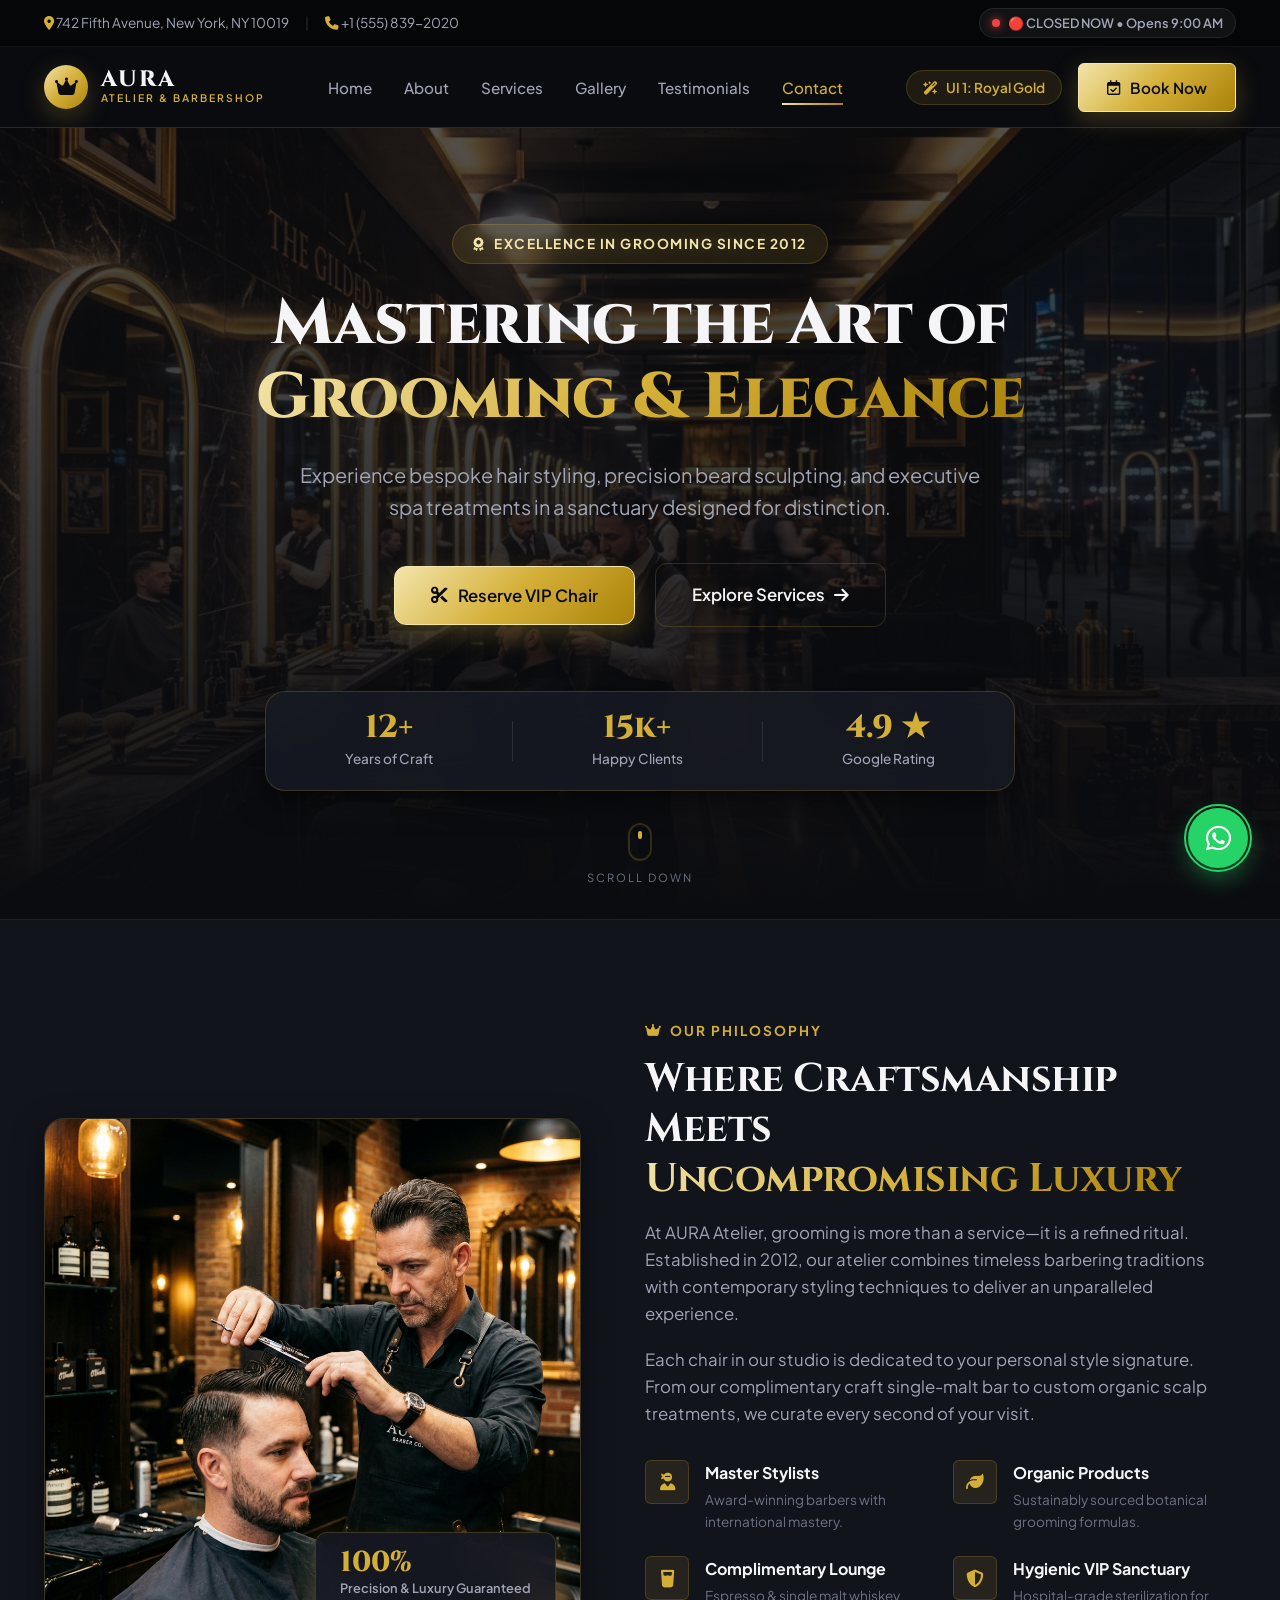
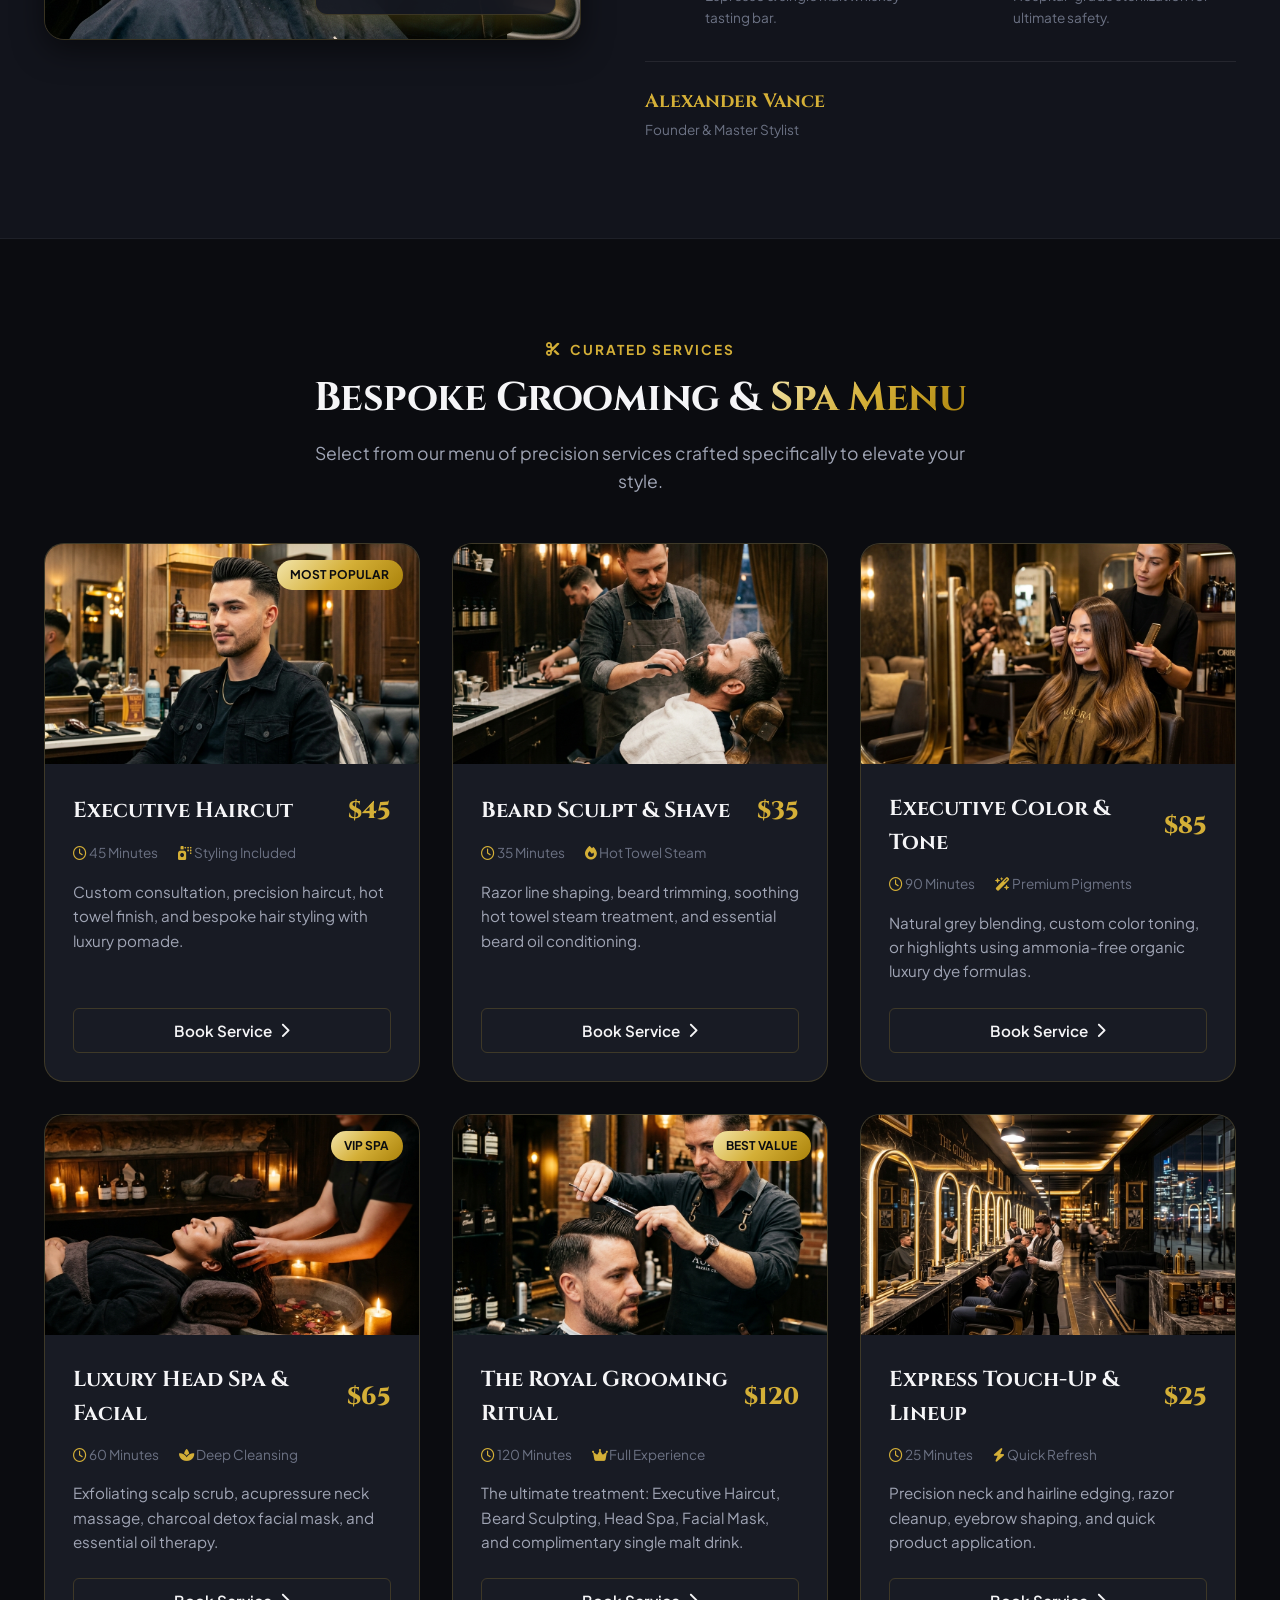
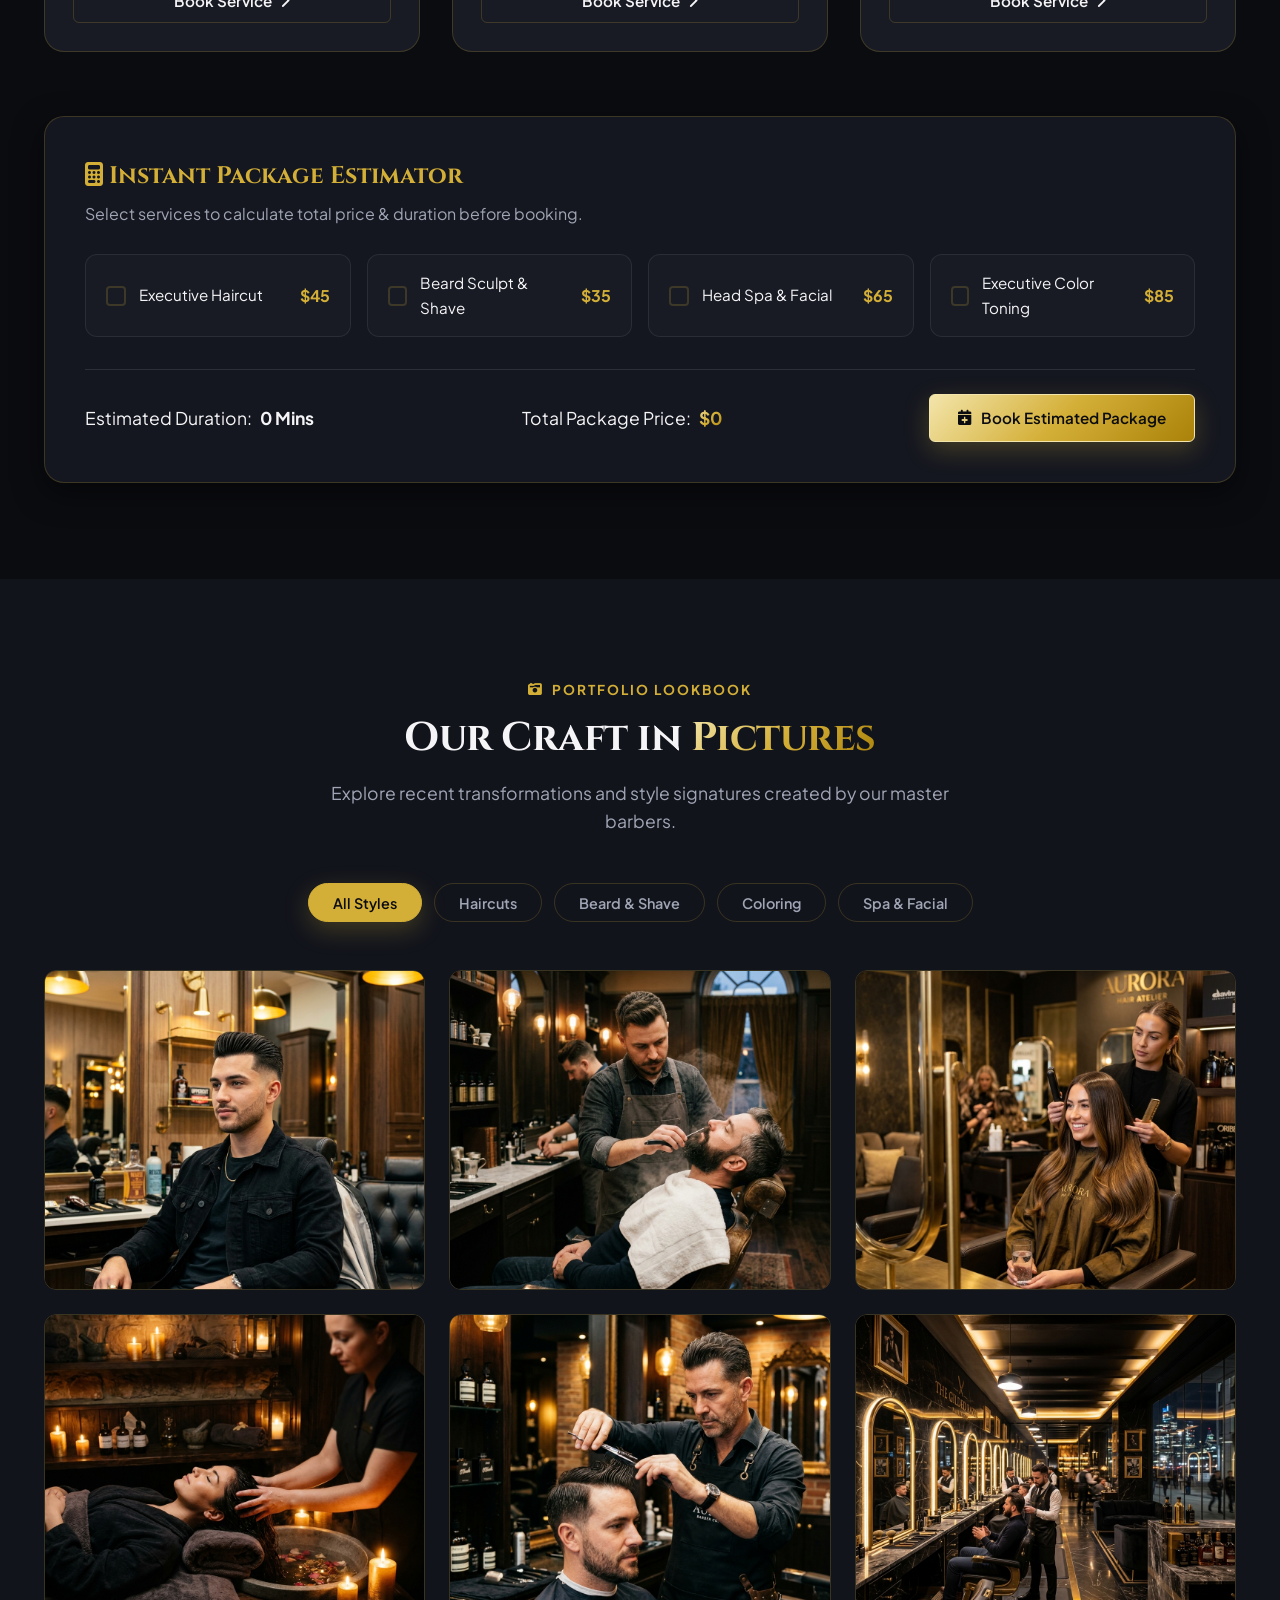
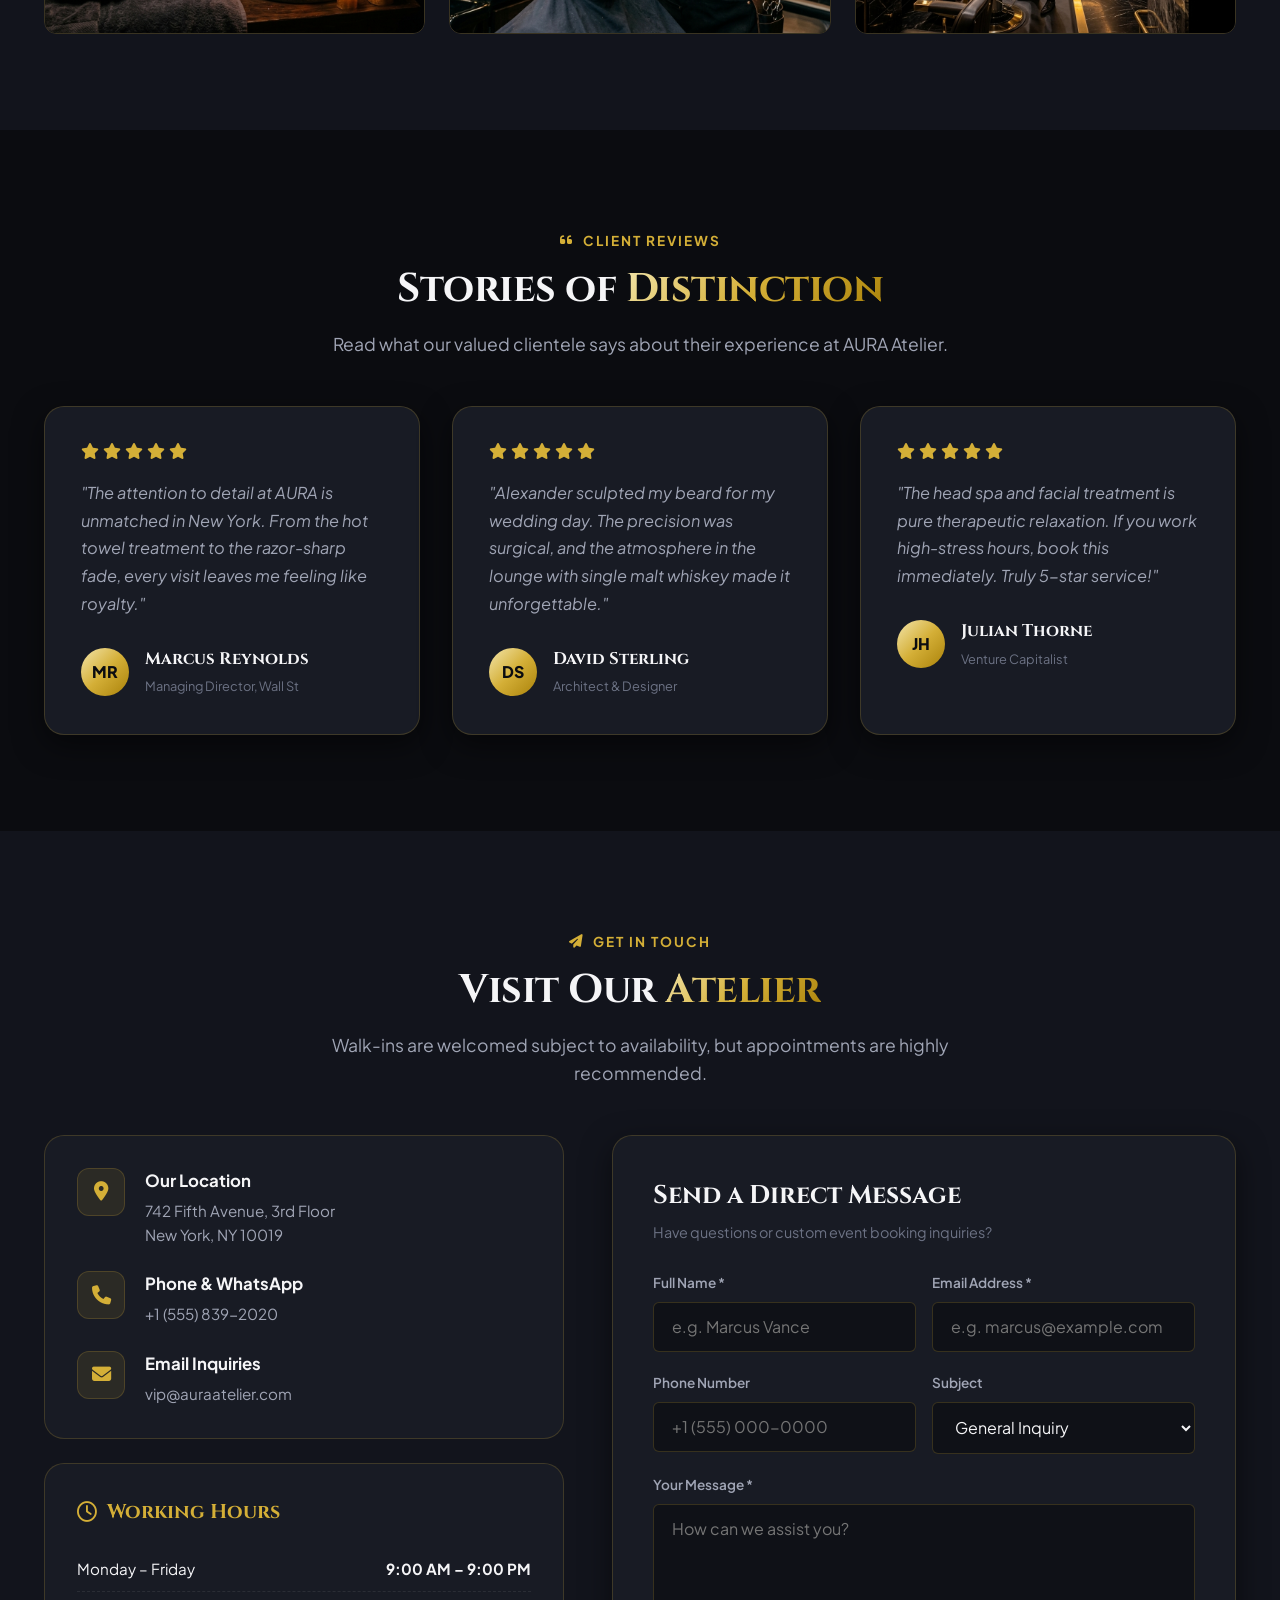
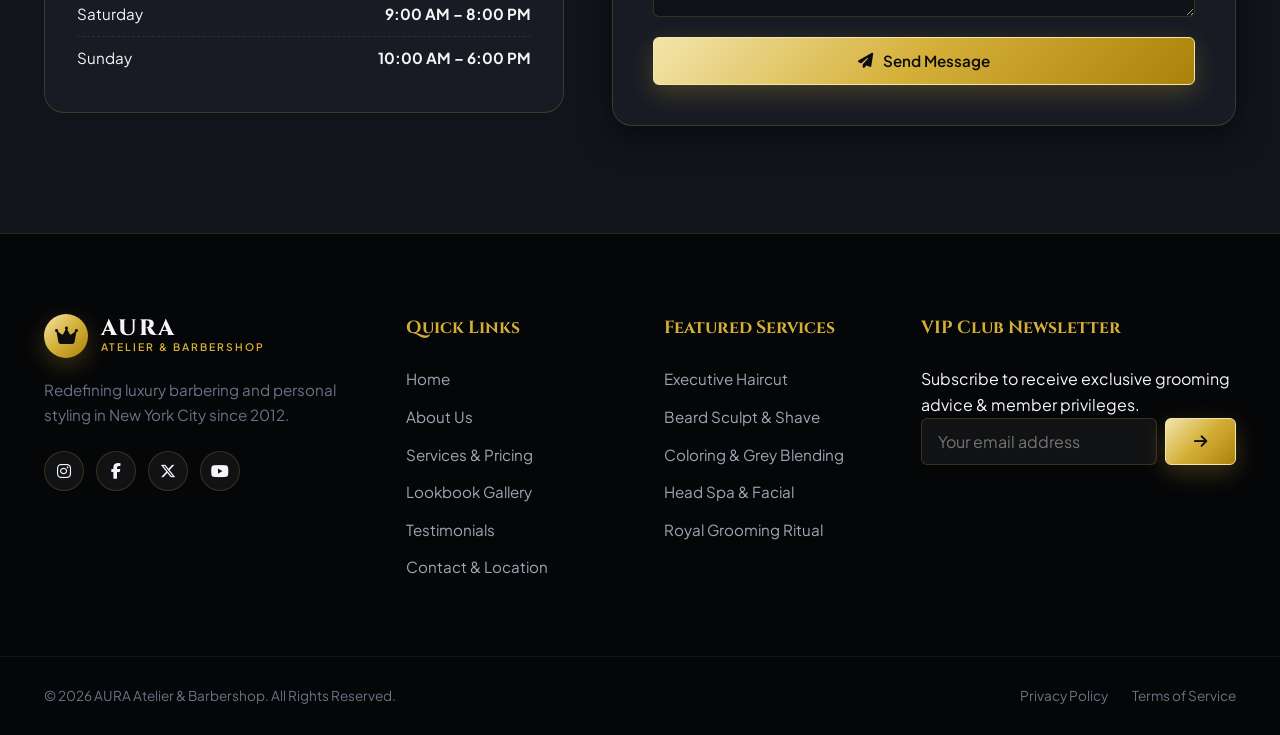
==== index.html @ 242c83e4 "Initial salon website demo" ====
<!DOCTYPE html>
<html lang="en" data-theme="gold">
<head>
  <meta charset="UTF-8">
  <meta name="viewport" content="width=device-width, initial-scale=1.0">
  <title>AURA Atelier & Barbershop | Luxury Grooming & Salon</title>
  <meta name="description" content="Experience world-class luxury grooming, precision haircuts, beard sculpting, and spa treatments at AURA Atelier. Book your VIP appointment today.">
  <meta name="keywords" content="barbershop, luxury salon, haircut, beard trim, hair color, spa, AURA Atelier, grooming">
  <meta name="theme-color" content="#0b0c10">

  <!-- Google Fonts -->
  <link rel="preconnect" href="https://fonts.googleapis.com">
  <link rel="preconnect" href="https://fonts.gstatic.com" crossorigin>
  <link href="https://fonts.googleapis.com/css2?family=Cinzel:wght@400;600;700;800&family=Outfit:wght@300;400;500;600;700&family=Plus+Jakarta+Sans:wght@300;400;500;600;700&display=swap" rel="stylesheet">

  <!-- Font Awesome Icons -->
  <link rel="stylesheet" href="https://cdnjs.cloudflare.com/ajax/libs/font-awesome/6.4.0/css/all.min.css">

  <!-- Stylesheet -->
  <link rel="stylesheet" href="css/styles.css">
</head>
<body>

  <!-- Top Announcement / Status Bar -->
  <div class="top-bar">
    <div class="container top-bar-container">
      <div class="top-bar-info">
        <span><i class="fa-solid fa-location-dot"></i> 742 Fifth Avenue, New York, NY 10019</span>
        <span class="divider">|</span>
        <span><i class="fa-solid fa-phone"></i> +1 (555) 839-2020</span>
      </div>
      <div class="top-bar-right">
        <div class="status-badge" id="shopStatusBadge">
          <span class="status-dot"></span>
          <span class="status-text">Checking Status...</span>
        </div>
      </div>
    </div>
  </div>

  <!-- Main Navigation Header -->
  <header class="navbar" id="navbar">
    <div class="container navbar-container">
      <!-- Brand Logo -->
      <a href="#home" class="brand-logo" id="brandLogo">
        <div class="logo-emblem"><i class="fa-solid fa-crown"></i></div>
        <div class="logo-text">
          <span class="brand-name">AURA</span>
          <span class="brand-sub">ATELIER & BARBERSHOP</span>
        </div>
      </a>

      <!-- Navigation Links -->
      <nav class="nav-menu" id="navMenu">
        <ul class="nav-list">
          <li class="nav-item"><a href="#home" class="nav-link active">Home</a></li>
          <li class="nav-item"><a href="#about" class="nav-link">About</a></li>
          <li class="nav-item"><a href="#services" class="nav-link">Services</a></li>
          <li class="nav-item"><a href="#gallery" class="nav-link">Gallery</a></li>
          <li class="nav-item"><a href="#testimonials" class="nav-link">Testimonials</a></li>
          <li class="nav-item"><a href="#contact" class="nav-link">Contact</a></li>
        </ul>
        <div class="mobile-nav-footer">
          <button class="btn btn-gold w-100 open-booking-modal">
            <i class="fa-regular fa-calendar-check"></i> Book Now
          </button>
        </div>
      </nav>

      <!-- Nav Actions (Theme Switcher & Book CTA) -->
      <div class="nav-actions">
        <!-- UI & Theme Toggle Button -->
        <button class="theme-toggle-btn" id="themeToggleBtn" title="Switch UI Style & Theme">
          <span class="theme-icon"><i class="fa-solid fa-wand-magic-sparkles"></i></span>
          <span class="theme-label" id="themeLabel">UI 1: Royal Gold</span>
        </button>

        <button class="btn btn-gold nav-cta open-booking-modal d-none-mobile">
          <i class="fa-regular fa-calendar-check"></i> Book Now
        </button>

        <!-- Mobile Hamburger Toggle -->
        <button class="hamburger-btn" id="hamburgerBtn" aria-label="Toggle Navigation Menu">
          <span class="bar"></span>
          <span class="bar"></span>
          <span class="bar"></span>
        </button>
      </div>
    </div>
  </header>

  <!-- Hero Section -->
  <section class="hero" id="home">
    <div class="hero-bg-overlay"></div>
    <div class="container hero-container">
      <div class="hero-content" data-aos="fade-up">
        <div class="hero-badge">
          <i class="fa-solid fa-award"></i> EXCELLENCE IN GROOMING SINCE 2012
        </div>
        <h1 class="hero-title">
          Mastering the Art of <br>
          <span class="gold-gradient-text" id="heroAccentText">Grooming & Elegance</span>
        </h1>
        <p class="hero-subtitle">
          Experience bespoke hair styling, precision beard sculpting, and executive spa treatments in a sanctuary designed for distinction.
        </p>
        <div class="hero-actions">
          <button class="btn btn-gold btn-lg open-booking-modal">
            <i class="fa-solid fa-scissors"></i> Reserve VIP Chair
          </button>
          <a href="#services" class="btn btn-outline btn-lg">
            Explore Services <i class="fa-solid fa-arrow-right"></i>
          </a>
        </div>
        
        <!-- Quick Stats Counters -->
        <div class="hero-stats">
          <div class="stat-card">
            <span class="stat-number" data-count="12">12+</span>
            <span class="stat-label">Years of Craft</span>
          </div>
          <div class="stat-divider"></div>
          <div class="stat-card">
            <span class="stat-number" data-count="15000">15k+</span>
            <span class="stat-label">Happy Clients</span>
          </div>
          <div class="stat-divider"></div>
          <div class="stat-card">
            <span class="stat-number">4.9 ★</span>
            <span class="stat-label">Google Rating</span>
          </div>
        </div>
      </div>
    </div>

    <!-- Scroll Indicator -->
    <a href="#about" class="scroll-down-indicator" aria-label="Scroll to About Section">
      <span class="mouse">
        <span class="wheel"></span>
      </span>
      <span class="scroll-text">SCROLL DOWN</span>
    </a>
  </section>

  <!-- About Section -->
  <section class="section about-section" id="about">
    <div class="container">
      <div class="about-grid">
        <!-- About Image Visual -->
        <div class="about-image-wrapper">
          <div class="image-frame">
            <img src="assets/images/about_barber.png" alt="Master Barber Craftsmanship" class="about-img">
            <div class="experience-badge">
              <span class="badge-num">100%</span>
              <span class="badge-txt">Precision & Luxury Guaranteed</span>
            </div>
          </div>
        </div>

        <!-- About Text Content -->
        <div class="about-content">
          <div class="section-tag">
            <i class="fa-solid fa-crown"></i> OUR PHILOSOPHY
          </div>
          <h2 class="section-title">
            Where Craftsmanship Meets <span class="accent-text">Uncompromising Luxury</span>
          </h2>
          <p class="about-desc">
            At AURA Atelier, grooming is more than a service—it is a refined ritual. Established in 2012, our atelier combines timeless barbering traditions with contemporary styling techniques to deliver an unparalleled experience.
          </p>
          <p class="about-desc">
            Each chair in our studio is dedicated to your personal style signature. From our complimentary craft single-malt bar to custom organic scalp treatments, we curate every second of your visit.
          </p>

          <!-- Feature Highlights Grid -->
          <div class="about-features-grid">
            <div class="feature-item">
              <div class="feature-icon"><i class="fa-solid fa-user-ninja"></i></div>
              <div class="feature-text">
                <h4>Master Stylists</h4>
                <p>Award-winning barbers with international mastery.</p>
              </div>
            </div>
            <div class="feature-item">
              <div class="feature-icon"><i class="fa-solid fa-leaf"></i></div>
              <div class="feature-text">
                <h4>Organic Products</h4>
                <p>Sustainably sourced botanical grooming formulas.</p>
              </div>
            </div>
            <div class="feature-item">
              <div class="feature-icon"><i class="fa-solid fa-glass-water"></i></div>
              <div class="feature-text">
                <h4>Complimentary Lounge</h4>
                <p>Espresso & single malt whiskey tasting bar.</p>
              </div>
            </div>
            <div class="feature-item">
              <div class="feature-icon"><i class="fa-solid fa-shield-halved"></i></div>
              <div class="feature-text">
                <h4>Hygienic VIP Sanctuary</h4>
                <p>Hospital-grade sterilization for ultimate safety.</p>
              </div>
            </div>
          </div>

          <!-- Founder Signoff -->
          <div class="about-author">
            <div class="author-info">
              <h4 class="author-name">Alexander Vance</h4>
              <span class="author-title">Founder & Master Stylist</span>
            </div>
          </div>
        </div>
      </div>
    </div>
  </section>

  <!-- Services & Pricing Section -->
  <section class="section services-section" id="services">
    <div class="container">
      <div class="section-header text-center">
        <div class="section-tag">
          <i class="fa-solid fa-scissors"></i> CURATED SERVICES
        </div>
        <h2 class="section-title">
          Bespoke Grooming & <span class="accent-text">Spa Menu</span>
        </h2>
        <p class="section-subtitle">
          Select from our menu of precision services crafted specifically to elevate your style.
        </p>
      </div>

      <!-- Services Cards Grid -->
      <div class="services-grid">
        <!-- Service Card 1 -->
        <div class="service-card">
          <div class="service-img-wrapper">
            <img src="assets/images/service_haircut.png" alt="Executive Haircut & Styling">
            <span class="service-badge">Most Popular</span>
          </div>
          <div class="service-content">
            <div class="service-header">
              <h3 class="service-title">Executive Haircut</h3>
              <span class="service-price">$45</span>
            </div>
            <div class="service-meta">
              <span><i class="fa-regular fa-clock"></i> 45 Minutes</span>
              <span><i class="fa-solid fa-spray-can"></i> Styling Included</span>
            </div>
            <p class="service-desc">
              Custom consultation, precision haircut, hot towel finish, and bespoke hair styling with luxury pomade.
            </p>
            <div class="service-footer">
              <button class="btn btn-service-book open-booking-modal" data-service="Executive Haircut ($45)">
                Book Service <i class="fa-solid fa-chevron-right"></i>
              </button>
            </div>
          </div>
        </div>

        <!-- Service Card 2 -->
        <div class="service-card">
          <div class="service-img-wrapper">
            <img src="assets/images/service_beard.png" alt="Beard Sculpting & Hot Towel Shave">
          </div>
          <div class="service-content">
            <div class="service-header">
              <h3 class="service-title">Beard Sculpt & Shave</h3>
              <span class="service-price">$35</span>
            </div>
            <div class="service-meta">
              <span><i class="fa-regular fa-clock"></i> 35 Minutes</span>
              <span><i class="fa-solid fa-fire"></i> Hot Towel Steam</span>
            </div>
            <p class="service-desc">
              Razor line shaping, beard trimming, soothing hot towel steam treatment, and essential beard oil conditioning.
            </p>
            <div class="service-footer">
              <button class="btn btn-service-book open-booking-modal" data-service="Beard Sculpt & Shave ($35)">
                Book Service <i class="fa-solid fa-chevron-right"></i>
              </button>
            </div>
          </div>
        </div>

        <!-- Service Card 3 -->
        <div class="service-card">
          <div class="service-img-wrapper">
            <img src="assets/images/service_color.png" alt="Signature Hair Coloring & Balayage">
          </div>
          <div class="service-content">
            <div class="service-header">
              <h3 class="service-title">Executive Color & Tone</h3>
              <span class="service-price">$85</span>
            </div>
            <div class="service-meta">
              <span><i class="fa-regular fa-clock"></i> 90 Minutes</span>
              <span><i class="fa-solid fa-wand-magic-sparkles"></i> Premium Pigments</span>
            </div>
            <p class="service-desc">
              Natural grey blending, custom color toning, or highlights using ammonia-free organic luxury dye formulas.
            </p>
            <div class="service-footer">
              <button class="btn btn-service-book open-booking-modal" data-service="Executive Color & Tone ($85)">
                Book Service <i class="fa-solid fa-chevron-right"></i>
              </button>
            </div>
          </div>
        </div>

        <!-- Service Card 4 -->
        <div class="service-card">
          <div class="service-img-wrapper">
            <img src="assets/images/service_spa.png" alt="Luxury Scalp Spa & Facial">
            <span class="service-badge gold-badge">VIP Spa</span>
          </div>
          <div class="service-content">
            <div class="service-header">
              <h3 class="service-title">Luxury Head Spa & Facial</h3>
              <span class="service-price">$65</span>
            </div>
            <div class="service-meta">
              <span><i class="fa-regular fa-clock"></i> 60 Minutes</span>
              <span><i class="fa-solid fa-spa"></i> Deep Cleansing</span>
            </div>
            <p class="service-desc">
              Exfoliating scalp scrub, acupressure neck massage, charcoal detox facial mask, and essential oil therapy.
            </p>
            <div class="service-footer">
              <button class="btn btn-service-book open-booking-modal" data-service="Luxury Head Spa & Facial ($65)">
                Book Service <i class="fa-solid fa-chevron-right"></i>
              </button>
            </div>
          </div>
        </div>

        <!-- Service Card 5 -->
        <div class="service-card">
          <div class="service-img-wrapper">
            <img src="assets/images/about_barber.png" alt="Royal Package">
            <span class="service-badge package-badge">Best Value</span>
          </div>
          <div class="service-content">
            <div class="service-header">
              <h3 class="service-title">The Royal Grooming Ritual</h3>
              <span class="service-price">$120</span>
            </div>
            <div class="service-meta">
              <span><i class="fa-regular fa-clock"></i> 120 Minutes</span>
              <span><i class="fa-solid fa-crown"></i> Full Experience</span>
            </div>
            <p class="service-desc">
              The ultimate treatment: Executive Haircut, Beard Sculpting, Head Spa, Facial Mask, and complimentary single malt drink.
            </p>
            <div class="service-footer">
              <button class="btn btn-service-book open-booking-modal" data-service="The Royal Grooming Ritual ($120)">
                Book Service <i class="fa-solid fa-chevron-right"></i>
              </button>
            </div>
          </div>
        </div>

        <!-- Service Card 6 -->
        <div class="service-card">
          <div class="service-img-wrapper">
            <img src="assets/images/hero_bg.png" alt="Express Styling & Grooming">
          </div>
          <div class="service-content">
            <div class="service-header">
              <h3 class="service-title">Express Touch-Up & Lineup</h3>
              <span class="service-price">$25</span>
            </div>
            <div class="service-meta">
              <span><i class="fa-regular fa-clock"></i> 25 Minutes</span>
              <span><i class="fa-solid fa-bolt"></i> Quick Refresh</span>
            </div>
            <p class="service-desc">
              Precision neck and hairline edging, razor cleanup, eyebrow shaping, and quick product application.
            </p>
            <div class="service-footer">
              <button class="btn btn-service-book open-booking-modal" data-service="Express Touch-Up & Lineup ($25)">
                Book Service <i class="fa-solid fa-chevron-right"></i>
              </button>
            </div>
          </div>
        </div>
      </div>

      <!-- Quick Customization / Service Total Estimator Widget -->
      <div class="estimator-box">
        <div class="estimator-header">
          <h3><i class="fa-solid fa-calculator"></i> Instant Package Estimator</h3>
          <p>Select services to calculate total price & duration before booking.</p>
        </div>
        <div class="estimator-grid">
          <label class="estimator-item">
            <input type="checkbox" class="estimator-checkbox" data-price="45" data-time="45" data-name="Haircut">
            <span class="custom-check"></span>
            <span class="est-name">Executive Haircut</span>
            <span class="est-price">$45</span>
          </label>
          <label class="estimator-item">
            <input type="checkbox" class="estimator-checkbox" data-price="35" data-time="35" data-name="Beard Sculpt">
            <span class="custom-check"></span>
            <span class="est-name">Beard Sculpt & Shave</span>
            <span class="est-price">$35</span>
          </label>
          <label class="estimator-item">
            <input type="checkbox" class="estimator-checkbox" data-price="65" data-time="60" data-name="Head Spa">
            <span class="custom-check"></span>
            <span class="est-name">Head Spa & Facial</span>
            <span class="est-price">$65</span>
          </label>
          <label class="estimator-item">
            <input type="checkbox" class="estimator-checkbox" data-price="85" data-time="90" data-name="Color Toning">
            <span class="custom-check"></span>
            <span class="est-name">Executive Color Toning</span>
            <span class="est-price">$85</span>
          </label>
        </div>
        <div class="estimator-summary">
          <div class="est-summary-item">
            <span>Estimated Duration:</span>
            <strong id="estTime">0 Mins</strong>
          </div>
          <div class="est-summary-item">
            <span>Total Package Price:</span>
            <strong class="accent-text" id="estPrice">$0</strong>
          </div>
          <button class="btn btn-gold" id="estBookBtn" disabled>
            <i class="fa-solid fa-calendar-plus"></i> Book Estimated Package
          </button>
        </div>
      </div>
    </div>
  </section>

  <!-- Filterable Gallery Section -->
  <section class="section gallery-section" id="gallery">
    <div class="container">
      <div class="section-header text-center">
        <div class="section-tag">
          <i class="fa-solid fa-camera-retro"></i> PORTFOLIO LOOKBOOK
        </div>
        <h2 class="section-title">
          Our Craft in <span class="accent-text">Pictures</span>
        </h2>
        <p class="section-subtitle">
          Explore recent transformations and style signatures created by our master barbers.
        </p>
      </div>

      <!-- Gallery Category Filter Tabs -->
      <div class="gallery-filter-wrapper">
        <button class="gallery-filter-btn active" data-filter="all">All Styles</button>
        <button class="gallery-filter-btn" data-filter="haircut">Haircuts</button>
        <button class="gallery-filter-btn" data-filter="beard">Beard & Shave</button>
        <button class="gallery-filter-btn" data-filter="color">Coloring</button>
        <button class="gallery-filter-btn" data-filter="spa">Spa & Facial</button>
      </div>

      <!-- Gallery Grid (6 Images) -->
      <div class="gallery-grid">
        <div class="gallery-item" data-category="haircut">
          <div class="gallery-card">
            <img src="assets/images/service_haircut.png" alt="Precision Drop Fade" class="gallery-img">
            <div class="gallery-overlay">
              <span class="gallery-category">HAIRCUT</span>
              <h4 class="gallery-title">Precision Drop Fade</h4>
              <button class="gallery-zoom-btn" data-src="assets/images/service_haircut.png" data-caption="Precision Drop Fade Haircut"><i class="fa-solid fa-expand"></i></button>
            </div>
          </div>
        </div>

        <div class="gallery-item" data-category="beard">
          <div class="gallery-card">
            <img src="assets/images/service_beard.png" alt="Hot Towel Beard Treatment" class="gallery-img">
            <div class="gallery-overlay">
              <span class="gallery-category">BEARD & SHAVE</span>
              <h4 class="gallery-title">Hot Towel Razor Beard Sculpt</h4>
              <button class="gallery-zoom-btn" data-src="assets/images/service_beard.png" data-caption="Hot Towel Razor Beard Sculpt"><i class="fa-solid fa-expand"></i></button>
            </div>
          </div>
        </div>

        <div class="gallery-item" data-category="color">
          <div class="gallery-card">
            <img src="assets/images/service_color.png" alt="Silver Grey Tone Balayage" class="gallery-img">
            <div class="gallery-overlay">
              <span class="gallery-category">COLORING</span>
              <h4 class="gallery-title">Grey Tone Balayage Styling</h4>
              <button class="gallery-zoom-btn" data-src="assets/images/service_color.png" data-caption="Grey Tone Balayage Styling"><i class="fa-solid fa-expand"></i></button>
            </div>
          </div>
        </div>

        <div class="gallery-item" data-category="spa">
          <div class="gallery-card">
            <img src="assets/images/service_spa.png" alt="Acupressure Scalp Therapy" class="gallery-img">
            <div class="gallery-overlay">
              <span class="gallery-category">SPA & FACIAL</span>
              <h4 class="gallery-title">Acupressure Scalp Therapy</h4>
              <button class="gallery-zoom-btn" data-src="assets/images/service_spa.png" data-caption="Acupressure Scalp Therapy"><i class="fa-solid fa-expand"></i></button>
            </div>
          </div>
        </div>

        <div class="gallery-item" data-category="haircut">
          <div class="gallery-card">
            <img src="assets/images/about_barber.png" alt="Classic Pompadour Contour" class="gallery-img">
            <div class="gallery-overlay">
              <span class="gallery-category">HAIRCUT</span>
              <h4 class="gallery-title">Classic Pompadour Contour</h4>
              <button class="gallery-zoom-btn" data-src="assets/images/about_barber.png" data-caption="Classic Pompadour Contour"><i class="fa-solid fa-expand"></i></button>
            </div>
          </div>
        </div>

        <div class="gallery-item" data-category="beard">
          <div class="gallery-card">
            <img src="assets/images/hero_bg.png" alt="Atelier Interior Experience" class="gallery-img">
            <div class="gallery-overlay">
              <span class="gallery-category">ATELIER ENVIRONMENT</span>
              <h4 class="gallery-title">Royal Lounge Sanctuary</h4>
              <button class="gallery-zoom-btn" data-src="assets/images/hero_bg.png" data-caption="Royal Lounge Sanctuary"><i class="fa-solid fa-expand"></i></button>
            </div>
          </div>
        </div>
      </div>
    </div>
  </section>

  <!-- Testimonials Section -->
  <section class="section testimonials-section" id="testimonials">
    <div class="container">
      <div class="section-header text-center">
        <div class="section-tag">
          <i class="fa-solid fa-quote-left"></i> CLIENT REVIEWS
        </div>
        <h2 class="section-title">
          Stories of <span class="accent-text">Distinction</span>
        </h2>
        <p class="section-subtitle">
          Read what our valued clientele says about their experience at AURA Atelier.
        </p>
      </div>

      <!-- Testimonials Cards Grid -->
      <div class="testimonials-grid">
        <div class="testimonial-card">
          <div class="testimonial-stars">
            <i class="fa-solid fa-star"></i>
            <i class="fa-solid fa-star"></i>
            <i class="fa-solid fa-star"></i>
            <i class="fa-solid fa-star"></i>
            <i class="fa-solid fa-star"></i>
          </div>
          <p class="testimonial-quote">
            "The attention to detail at AURA is unmatched in New York. From the hot towel treatment to the razor-sharp fade, every visit leaves me feeling like royalty."
          </p>
          <div class="testimonial-author">
            <div class="avatar-circle">MR</div>
            <div class="author-details">
              <h4>Marcus Reynolds</h4>
              <span>Managing Director, Wall St</span>
            </div>
          </div>
        </div>

        <div class="testimonial-card">
          <div class="testimonial-stars">
            <i class="fa-solid fa-star"></i>
            <i class="fa-solid fa-star"></i>
            <i class="fa-solid fa-star"></i>
            <i class="fa-solid fa-star"></i>
            <i class="fa-solid fa-star"></i>
          </div>
          <p class="testimonial-quote">
            "Alexander sculpted my beard for my wedding day. The precision was surgical, and the atmosphere in the lounge with single malt whiskey made it unforgettable."
          </p>
          <div class="testimonial-author">
            <div class="avatar-circle">DS</div>
            <div class="author-details">
              <h4>David Sterling</h4>
              <span>Architect & Designer</span>
            </div>
          </div>
        </div>

        <div class="testimonial-card">
          <div class="testimonial-stars">
            <i class="fa-solid fa-star"></i>
            <i class="fa-solid fa-star"></i>
            <i class="fa-solid fa-star"></i>
            <i class="fa-solid fa-star"></i>
            <i class="fa-solid fa-star"></i>
          </div>
          <p class="testimonial-quote">
            "The head spa and facial treatment is pure therapeutic relaxation. If you work high-stress hours, book this immediately. Truly 5-star service!"
          </p>
          <div class="testimonial-author">
            <div class="avatar-circle">JH</div>
            <div class="author-details">
              <h4>Julian Thorne</h4>
              <span>Venture Capitalist</span>
            </div>
          </div>
        </div>
      </div>
    </div>
  </section>

  <!-- Contact & Location Section -->
  <section class="section contact-section" id="contact">
    <div class="container">
      <div class="section-header text-center">
        <div class="section-tag">
          <i class="fa-solid fa-paper-plane"></i> GET IN TOUCH
        </div>
        <h2 class="section-title">
          Visit Our <span class="accent-text">Atelier</span>
        </h2>
        <p class="section-subtitle">
          Walk-ins are welcomed subject to availability, but appointments are highly recommended.
        </p>
      </div>

      <div class="contact-grid">
        <!-- Contact Information & Hours Column -->
        <div class="contact-info-col">
          <div class="info-card">
            <div class="info-item">
              <div class="info-icon"><i class="fa-solid fa-location-dot"></i></div>
              <div class="info-text">
                <h4>Our Location</h4>
                <p>742 Fifth Avenue, 3rd Floor<br>New York, NY 10019</p>
              </div>
            </div>

            <div class="info-item">
              <div class="info-icon"><i class="fa-solid fa-phone"></i></div>
              <div class="info-text">
                <h4>Phone & WhatsApp</h4>
                <p><a href="tel:+15558392020">+1 (555) 839-2020</a></p>
              </div>
            </div>

            <div class="info-item">
              <div class="info-icon"><i class="fa-solid fa-envelope"></i></div>
              <div class="info-text">
                <h4>Email Inquiries</h4>
                <p><a href="mailto:vip@auraatelier.com">vip@auraatelier.com</a></p>
              </div>
            </div>
          </div>

          <!-- Working Hours Card -->
          <div class="hours-card">
            <h3><i class="fa-regular fa-clock"></i> Working Hours</h3>
            <ul class="hours-list">
              <li><span>Monday – Friday</span> <strong>9:00 AM – 9:00 PM</strong></li>
              <li><span>Saturday</span> <strong>9:00 AM – 8:00 PM</strong></li>
              <li><span>Sunday</span> <strong>10:00 AM – 6:00 PM</strong></li>
            </ul>
          </div>
        </div>

        <!-- Contact Form Column -->
        <div class="contact-form-col">
          <form class="contact-form" id="contactForm" novalidate>
            <h3 class="form-title">Send a Direct Message</h3>
            <p class="form-subtitle">Have questions or custom event booking inquiries?</p>
            
            <div class="form-row">
              <div class="form-group">
                <label for="contactName">Full Name *</label>
                <input type="text" id="contactName" class="form-input" placeholder="e.g. Marcus Vance" required>
                <span class="form-error" id="nameError">Please enter your name</span>
              </div>
              <div class="form-group">
                <label for="contactEmail">Email Address *</label>
                <input type="email" id="contactEmail" class="form-input" placeholder="e.g. marcus@example.com" required>
                <span class="form-error" id="emailError">Please enter a valid email</span>
              </div>
            </div>

            <div class="form-row">
              <div class="form-group">
                <label for="contactPhone">Phone Number</label>
                <input type="tel" id="contactPhone" class="form-input" placeholder="+1 (555) 000-0000">
              </div>
              <div class="form-group">
                <label for="contactSubject">Subject</label>
                <select id="contactSubject" class="form-input">
                  <option value="General Inquiry">General Inquiry</option>
                  <option value="VIP Event Booking">VIP Event Booking</option>
                  <option value="Feedback">Feedback & Review</option>
                </select>
              </div>
            </div>

            <div class="form-group">
              <label for="contactMessage">Your Message *</label>
              <textarea id="contactMessage" class="form-input form-textarea" rows="4" placeholder="How can we assist you?" required></textarea>
              <span class="form-error" id="messageError">Please type your message</span>
            </div>

            <button type="submit" class="btn btn-gold w-100" id="contactSubmitBtn">
              <i class="fa-solid fa-paper-plane"></i> Send Message
            </button>
          </form>
        </div>
      </div>
    </div>
  </section>

  <!-- Footer Section -->
  <footer class="footer">
    <div class="container footer-container">
      <div class="footer-brand">
        <a href="#home" class="brand-logo">
          <div class="logo-emblem"><i class="fa-solid fa-crown"></i></div>
          <div class="logo-text">
            <span class="brand-name">AURA</span>
            <span class="brand-sub">ATELIER & BARBERSHOP</span>
          </div>
        </a>
        <p class="footer-desc">
          Redefining luxury barbering and personal styling in New York City since 2012.
        </p>
        <div class="social-links">
          <a href="#" class="social-icon" aria-label="Instagram"><i class="fa-brands fa-instagram"></i></a>
          <a href="#" class="social-icon" aria-label="Facebook"><i class="fa-brands fa-facebook-f"></i></a>
          <a href="#" class="social-icon" aria-label="Twitter"><i class="fa-brands fa-x-twitter"></i></a>
          <a href="#" class="social-icon" aria-label="YouTube"><i class="fa-brands fa-youtube"></i></a>
        </div>
      </div>

      <div class="footer-col">
        <h4 class="footer-heading">Quick Links</h4>
        <ul class="footer-links">
          <li><a href="#home">Home</a></li>
          <li><a href="#about">About Us</a></li>
          <li><a href="#services">Services & Pricing</a></li>
          <li><a href="#gallery">Lookbook Gallery</a></li>
          <li><a href="#testimonials">Testimonials</a></li>
          <li><a href="#contact">Contact & Location</a></li>
        </ul>
      </div>

      <div class="footer-col">
        <h4 class="footer-heading">Featured Services</h4>
        <ul class="footer-links">
          <li><a href="#services">Executive Haircut</a></li>
          <li><a href="#services">Beard Sculpt & Shave</a></li>
          <li><a href="#services">Coloring & Grey Blending</a></li>
          <li><a href="#services">Head Spa & Facial</a></li>
          <li><a href="#services">Royal Grooming Ritual</a></li>
        </ul>
      </div>

      <div class="footer-col">
        <h4 class="footer-heading">VIP Club Newsletter</h4>
        <p class="footer-newsletter-desc">Subscribe to receive exclusive grooming advice & member privileges.</p>
        <form class="newsletter-form" id="newsletterForm">
          <input type="email" class="newsletter-input" placeholder="Your email address" required>
          <button type="submit" class="btn btn-gold newsletter-btn"><i class="fa-solid fa-arrow-right"></i></button>
        </form>
      </div>
    </div>

    <div class="footer-bottom">
      <div class="container footer-bottom-container">
        <p>&copy; 2026 AURA Atelier & Barbershop. All Rights Reserved.</p>
        <div class="footer-legal">
          <a href="#">Privacy Policy</a>
          <a href="#">Terms of Service</a>
        </div>
      </div>
    </div>
  </footer>

  <!-- WhatsApp Quick Action Floating Widget -->
  <div class="whatsapp-widget">
    <div class="wa-popover" id="waPopover">
      <div class="wa-header">
        <div class="wa-avatar"><i class="fa-brands fa-whatsapp"></i></div>
        <div class="wa-title">
          <strong>AURA Atelier Reception</strong>
          <span class="online-status">● Online Now</span>
        </div>
        <button class="wa-close" id="waCloseBtn">&times;</button>
      </div>
      <div class="wa-body">
        <p class="wa-msg">Hello! 👋 Welcome to AURA Atelier. How can we assist with your booking today?</p>
      </div>
      <div class="wa-footer">
        <a href="https://wa.me/15558392020?text=Hello!%20I%20would%20like%20to%20inquire%20about%20booking%20an%20appointment." target="_blank" class="btn btn-wa-start">
          <i class="fa-brands fa-whatsapp"></i> Start Chat on WhatsApp
        </a>
      </div>
    </div>

    <button class="wa-float-btn" id="waFloatBtn" title="Chat on WhatsApp">
      <i class="fa-brands fa-whatsapp"></i>
      <span class="wa-pulse"></span>
    </button>
  </div>

  <!-- Interactive Booking Modal Drawer -->
  <div class="modal-backdrop" id="bookingModal">
    <div class="modal-container">
      <button class="modal-close" id="modalCloseBtn" aria-label="Close Modal">&times;</button>
      
      <div class="modal-header">
        <span class="modal-tag"><i class="fa-regular fa-calendar-check"></i> VIP RESERVATION</span>
        <h2 class="modal-title">Book Your Appointment</h2>
        <p class="modal-subtitle">Reserve your chair with our master artisans in less than a minute.</p>
      </div>

      <form class="booking-form" id="bookingForm">
        <!-- Step 1: Select Service & Stylist -->
        <div class="form-section">
          <h4 class="form-section-title"><i class="fa-solid fa-scissors"></i> 1. Select Service & Preferred Stylist</h4>
          <div class="form-row">
            <div class="form-group">
              <label for="bookingService">Service *</label>
              <select id="bookingService" class="form-input" required>
                <option value="">-- Choose a Service --</option>
                <option value="Executive Haircut ($45)">Executive Haircut - $45 (45 mins)</option>
                <option value="Beard Sculpt & Shave ($35)">Beard Sculpt & Shave - $35 (35 mins)</option>
                <option value="Executive Color & Tone ($85)">Executive Color & Tone - $85 (90 mins)</option>
                <option value="Luxury Head Spa & Facial ($65)">Luxury Head Spa & Facial - $65 (60 mins)</option>
                <option value="The Royal Grooming Ritual ($120)">The Royal Grooming Ritual - $120 (120 mins)</option>
                <option value="Express Touch-Up ($25)">Express Touch-Up & Lineup - $25 (25 mins)</option>
              </select>
            </div>
            <div class="form-group">
              <label for="bookingStylist">Master Stylist</label>
              <select id="bookingStylist" class="form-input">
                <option value="Any Available Artisan">First Available Stylist</option>
                <option value="Alexander Vance (Master Barbershop Founder)">Alexander Vance (Master Founder)</option>
                <option value="Dante Rossi (Fades & Color Specialist)">Dante Rossi (Fade & Color Specialist)</option>
                <option value="Liam O'Connor (Beard & Shave Expert)">Liam O'Connor (Beard & Shave Expert)</option>
              </select>
            </div>
          </div>
        </div>

        <!-- Step 2: Date & Time -->
        <div class="form-section">
          <h4 class="form-section-title"><i class="fa-regular fa-clock"></i> 2. Select Date & Time</h4>
          <div class="form-row">
            <div class="form-group">
              <label for="bookingDate">Preferred Date *</label>
              <input type="date" id="bookingDate" class="form-input" required>
            </div>
            <div class="form-group">
              <label for="bookingTime">Preferred Time Slot *</label>
              <select id="bookingTime" class="form-input" required>
                <option value="">-- Select Time Slot --</option>
                <option value="09:00 AM">09:00 AM</option>
                <option value="10:30 AM">10:30 AM</option>
                <option value="12:00 PM">12:00 PM</option>
                <option value="01:30 PM">01:30 PM</option>
                <option value="03:00 PM">03:00 PM</option>
                <option value="04:30 PM">04:30 PM</option>
                <option value="06:00 PM">06:00 PM</option>
                <option value="07:30 PM">07:30 PM</option>
              </select>
            </div>
          </div>
        </div>

        <!-- Step 3: Contact Details -->
        <div class="form-section">
          <h4 class="form-section-title"><i class="fa-regular fa-user"></i> 3. Client Details</h4>
          <div class="form-row">
            <div class="form-group">
              <label for="bookingClientName">Your Name *</label>
              <input type="text" id="bookingClientName" class="form-input" placeholder="e.g. John Doe" required>
            </div>
            <div class="form-group">
              <label for="bookingClientPhone">Phone Number *</label>
              <input type="tel" id="bookingClientPhone" class="form-input" placeholder="+1 (555) 000-0000" required>
            </div>
          </div>
          <div class="form-group">
            <label for="bookingNotes">Special Requests / Notes</label>
            <input type="text" id="bookingNotes" class="form-input" placeholder="Any specific instructions or preferences">
          </div>
        </div>

        <button type="submit" class="btn btn-gold w-100 btn-lg" id="confirmBookingBtn">
          <i class="fa-solid fa-check"></i> Confirm Reservation
        </button>
      </form>
    </div>
  </div>

  <!-- Lightbox Image View Modal -->
  <div class="lightbox-modal" id="lightboxModal">
    <span class="lightbox-close" id="lightboxClose">&times;</span>
    <img src="" alt="Zoomed view" class="lightbox-img" id="lightboxImg">
    <div class="lightbox-caption" id="lightboxCaption"></div>
  </div>

  <!-- Toast Notification Container -->
  <div class="toast-container" id="toastContainer"></div>

  <!-- JavaScript Script -->
  <script src="js/main.js"></script>
</body>
</html>
---- css/styles.css ----
/* ==========================================================================
   AURA ATELIER & BARBERSHOP - LUXURY BLACK & GOLD THEME (CSS DESIGN SYSTEM)
   ========================================================================== */

/* --------------------------------------------------------------------------
   1. CSS Custom Properties (Theme 1: Obsidian & Gold)
   -------------------------------------------------------------------------- */
:root {
  /* Color Palette */
  --bg-primary: #0b0c10;
  --bg-secondary: #12141c;
  --bg-card: #181b24;
  --bg-card-hover: #202430;
  --bg-glass: rgba(24, 27, 36, 0.85);

  --accent-gold: #d4af37;
  --accent-gold-light: #f3e5ab;
  --accent-gold-dark: #997a15;
  --gold-gradient: linear-gradient(135deg, #f3e5ab 0%, #d4af37 50%, #aa820a 100%);
  --gold-glow: 0 0 20px rgba(212, 175, 55, 0.35);

  --text-primary: #f5f5f7;
  --text-secondary: #a0a5b5;
  --text-muted: #6c7284;

  --border-color: rgba(212, 175, 55, 0.2);
  --border-color-hover: rgba(212, 175, 55, 0.6);

  /* Typography */
  --font-heading: 'Cinzel', serif;
  --font-body: 'Plus Jakarta Sans', sans-serif;
  --font-accent: 'Outfit', sans-serif;

  /* Transitions & Shadows */
  --transition-fast: all 0.25s cubic-bezier(0.4, 0, 0.2, 1);
  --transition-normal: all 0.4s cubic-bezier(0.4, 0, 0.2, 1);
  --shadow-card: 0 10px 30px rgba(0, 0, 0, 0.5);
  --shadow-gold: 0 8px 25px rgba(212, 175, 55, 0.25);
  
  --radius-sm: 6px;
  --radius-md: 12px;
  --radius-lg: 20px;
  --radius-pill: 50px;
}

/* Theme 2 Switch Overrides (Emerald & Bronze Spa) */
[data-theme="emerald"] {
  --bg-primary: #061a12;
  --bg-secondary: #0d261c;
  --bg-card: #123024;
  --bg-card-hover: #183c2d;
  --bg-glass: rgba(18, 48, 36, 0.85);

  --accent-gold: #e0a96d;
  --accent-gold-light: #f7d6b3;
  --accent-gold-dark: #b57a3e;
  --gold-gradient: linear-gradient(135deg, #f7d6b3 0%, #e0a96d 50%, #9e6328 100%);
  --gold-glow: 0 0 20px rgba(224, 169, 109, 0.35);

  --border-color: rgba(224, 169, 109, 0.25);
  --border-color-hover: rgba(224, 169, 109, 0.7);

  --font-heading: 'Outfit', sans-serif;
}

/* --------------------------------------------------------------------------
   2. Reset & General Base Styles
   -------------------------------------------------------------------------- */
* {
  margin: 0;
  padding: 0;
  box-sizing: border-box;
}

html {
  scroll-behavior: smooth;
  font-size: 16px;
}

body {
  background-color: var(--bg-primary);
  color: var(--text-primary);
  font-family: var(--font-body);
  line-height: 1.6;
  overflow-x: hidden;
  -webkit-font-smoothing: antialiased;
}

a {
  color: inherit;
  text-decoration: none;
  transition: var(--transition-fast);
}

ul {
  list-style: none;
}

img {
  max-width: 100%;
  height: auto;
  display: block;
}

button, input, select, textarea {
  font-family: inherit;
  font-size: inherit;
  outline: none;
  border: none;
}

button {
  cursor: pointer;
}

.container {
  width: 100%;
  max-width: 1240px;
  margin: 0 auto;
  padding: 0 1.5rem;
}

.section {
  padding: 6rem 0;
  position: relative;
}

/* Utility Classes */
.text-center { text-align: center; }
.w-100 { width: 100%; }
.d-none-mobile { display: inline-flex; }

.gold-gradient-text, .accent-text {
  background: var(--gold-gradient);
  -webkit-background-clip: text;
  -webkit-text-fill-color: transparent;
  display: inline-block;
}

.section-tag {
  display: inline-flex;
  align-items: center;
  gap: 0.5rem;
  font-size: 0.85rem;
  font-weight: 700;
  letter-spacing: 2px;
  color: var(--accent-gold);
  text-transform: uppercase;
  margin-bottom: 0.75rem;
}

.section-title {
  font-family: var(--font-heading);
  font-size: 2.5rem;
  font-weight: 700;
  line-height: 1.25;
  margin-bottom: 1rem;
  letter-spacing: -0.5px;
}

.section-subtitle {
  color: var(--text-secondary);
  font-size: 1.1rem;
  max-width: 650px;
  margin: 0 auto 3rem auto;
}

/* Button Component System */
.btn {
  display: inline-flex;
  align-items: center;
  justify-content: center;
  gap: 0.6rem;
  padding: 0.85rem 1.75rem;
  font-size: 0.95rem;
  font-weight: 600;
  border-radius: var(--radius-sm);
  transition: var(--transition-fast);
  position: relative;
  overflow: hidden;
  z-index: 1;
}

.btn-gold {
  background: var(--gold-gradient);
  color: #0b0c10;
  box-shadow: var(--shadow-gold);
  border: 1px solid var(--accent-gold-light);
}

.btn-gold::before {
  content: '';
  position: absolute;
  top: 0;
  left: -100%;
  width: 100%;
  height: 100%;
  background: linear-gradient(90deg, transparent, rgba(255, 255, 255, 0.4), transparent);
  transition: 0.6s;
  z-index: -1;
}

.btn-gold:hover::before {
  left: 100%;
}

.btn-gold:hover {
  transform: translateY(-3px);
  box-shadow: 0 12px 30px rgba(212, 175, 55, 0.45);
}

.btn-outline {
  background: transparent;
  color: var(--text-primary);
  border: 1px solid var(--border-color);
}

.btn-outline:hover {
  border-color: var(--accent-gold);
  color: var(--accent-gold);
  background: rgba(212, 175, 55, 0.08);
  transform: translateY(-3px);
}

.btn-lg {
  padding: 1.1rem 2.25rem;
  font-size: 1.05rem;
  border-radius: var(--radius-md);
}

/* --------------------------------------------------------------------------
   3. Top Bar & Header Navigation
   -------------------------------------------------------------------------- */
.top-bar {
  background: #050608;
  border-bottom: 1px solid rgba(255, 255, 255, 0.05);
  font-size: 0.85rem;
  color: var(--text-secondary);
  padding: 0.5rem 0;
}

.top-bar-container {
  display: flex;
  justify-content: space-between;
  align-items: center;
}

.top-bar-info {
  display: flex;
  align-items: center;
  gap: 1rem;
}

.top-bar-info i {
  color: var(--accent-gold);
}

.top-bar-info .divider {
  color: rgba(255, 255, 255, 0.15);
}

.status-badge {
  display: inline-flex;
  align-items: center;
  gap: 0.5rem;
  background: rgba(255, 255, 255, 0.05);
  padding: 0.25rem 0.75rem;
  border-radius: var(--radius-pill);
  border: 1px solid rgba(255, 255, 255, 0.08);
  font-size: 0.8rem;
  font-weight: 600;
}

.status-dot {
  width: 8px;
  height: 8px;
  border-radius: 50%;
  background-color: #22c55e;
  box-shadow: 0 0 10px #22c55e;
}

.status-dot.closed {
  background-color: #ef4444;
  box-shadow: 0 0 10px #ef4444;
}

/* Navbar */
.navbar {
  position: sticky;
  top: 0;
  left: 0;
  width: 100%;
  z-index: 1000;
  background: rgba(11, 12, 16, 0.9);
  backdrop-filter: blur(15px);
  border-bottom: 1px solid var(--border-color);
  transition: var(--transition-normal);
}

.navbar.scrolled {
  padding: 0.2rem 0;
  background: rgba(11, 12, 16, 0.98);
  box-shadow: 0 10px 30px rgba(0, 0, 0, 0.8);
}

.navbar-container {
  display: flex;
  align-items: center;
  justify-content: space-between;
  height: 80px;
}

/* Brand Logo */
.brand-logo {
  display: flex;
  align-items: center;
  gap: 0.8rem;
}

.logo-emblem {
  width: 44px;
  height: 44px;
  background: var(--gold-gradient);
  color: #0b0c10;
  border-radius: 50%;
  display: flex;
  align-items: center;
  justify-content: center;
  font-size: 1.25rem;
  box-shadow: var(--shadow-gold);
}

.logo-text {
  display: flex;
  flex-direction: column;
}

.brand-name {
  font-family: var(--font-heading);
  font-size: 1.4rem;
  font-weight: 800;
  letter-spacing: 2px;
  color: var(--text-primary);
  line-height: 1;
}

.brand-sub {
  font-size: 0.65rem;
  letter-spacing: 2px;
  color: var(--accent-gold);
  font-weight: 600;
}

/* Nav Menu */
.nav-list {
  display: flex;
  align-items: center;
  gap: 2rem;
}

.nav-link {
  font-size: 0.95rem;
  font-weight: 500;
  color: var(--text-secondary);
  position: relative;
  padding: 0.5rem 0;
}

.nav-link::after {
  content: '';
  position: absolute;
  bottom: 0;
  left: 0;
  width: 0%;
  height: 2px;
  background: var(--gold-gradient);
  transition: var(--transition-fast);
}

.nav-link:hover, .nav-link.active {
  color: var(--accent-gold);
}

.nav-link:hover::after, .nav-link.active::after {
  width: 100%;
}

.nav-actions {
  display: flex;
  align-items: center;
  gap: 1rem;
}

/* Theme Toggle Button */
.theme-toggle-btn {
  display: flex;
  align-items: center;
  gap: 0.5rem;
  background: rgba(212, 175, 55, 0.1);
  border: 1px solid var(--border-color);
  color: var(--accent-gold);
  padding: 0.5rem 1rem;
  border-radius: var(--radius-pill);
  font-size: 0.85rem;
  font-weight: 600;
  transition: var(--transition-fast);
}

.theme-toggle-btn:hover {
  background: rgba(212, 175, 55, 0.2);
  border-color: var(--accent-gold);
  box-shadow: var(--shadow-gold);
}

/* Hamburger Button */
.hamburger-btn {
  display: none;
  flex-direction: column;
  justify-content: space-between;
  width: 30px;
  height: 20px;
  background: transparent;
  border: none;
  z-index: 1100;
}

.hamburger-btn .bar {
  height: 2.5px;
  width: 100%;
  background-color: var(--text-primary);
  border-radius: 2px;
  transition: var(--transition-fast);
}

.hamburger-btn.active .bar:nth-child(1) {
  transform: translateY(9px) rotate(45deg);
}
.hamburger-btn.active .bar:nth-child(2) {
  opacity: 0;
}
.hamburger-btn.active .bar:nth-child(3) {
  transform: translateY(-9px) rotate(-45deg);
}

.mobile-nav-footer {
  display: none;
  margin-top: 2rem;
}

/* --------------------------------------------------------------------------
   4. Hero Section
   -------------------------------------------------------------------------- */
.hero {
  min-height: calc(100vh - 120px);
  position: relative;
  display: flex;
  align-items: center;
  justify-content: center;
  background: url('../assets/images/hero_bg.png') center/cover no-repeat;
  padding: 6rem 0 8rem 0;
}

.hero-bg-overlay {
  position: absolute;
  inset: 0;
  background: linear-gradient(180deg, rgba(11, 12, 16, 0.7) 0%, rgba(11, 12, 16, 0.85) 60%, var(--bg-primary) 100%);
  z-index: 1;
}

.hero-container {
  position: relative;
  z-index: 2;
}

.hero-content {
  max-width: 850px;
  margin: 0 auto;
  text-align: center;
}

.hero-badge {
  display: inline-flex;
  align-items: center;
  gap: 0.6rem;
  background: rgba(212, 175, 55, 0.12);
  border: 1px solid var(--border-color);
  color: var(--accent-gold-light);
  padding: 0.5rem 1.25rem;
  border-radius: var(--radius-pill);
  font-size: 0.85rem;
  font-weight: 700;
  letter-spacing: 1.5px;
  margin-bottom: 1.5rem;
  backdrop-filter: blur(5px);
}

.hero-title {
  font-family: var(--font-heading);
  font-size: 4rem;
  font-weight: 800;
  line-height: 1.15;
  margin-bottom: 1.5rem;
  letter-spacing: -1px;
}

.hero-subtitle {
  font-size: 1.25rem;
  color: var(--text-secondary);
  max-width: 680px;
  margin: 0 auto 2.5rem auto;
  font-weight: 400;
}

.hero-actions {
  display: flex;
  align-items: center;
  justify-content: center;
  gap: 1.25rem;
  margin-bottom: 4rem;
}

/* Hero Stats Bar */
.hero-stats {
  display: inline-flex;
  align-items: center;
  justify-content: space-around;
  background: var(--bg-glass);
  backdrop-filter: blur(20px);
  border: 1px solid var(--border-color);
  padding: 1.25rem 2.5rem;
  border-radius: var(--radius-lg);
  box-shadow: var(--shadow-card);
  width: 100%;
  max-width: 750px;
}

.stat-card {
  display: flex;
  flex-direction: column;
  align-items: center;
}

.stat-number {
  font-family: var(--font-heading);
  font-size: 2rem;
  font-weight: 800;
  color: var(--accent-gold);
  line-height: 1;
  margin-bottom: 0.25rem;
}

.stat-label {
  font-size: 0.85rem;
  color: var(--text-secondary);
  font-weight: 500;
}

.stat-divider {
  width: 1px;
  height: 40px;
  background: rgba(255, 255, 255, 0.1);
}

/* Scroll Down Mouse Indicator */
.scroll-down-indicator {
  position: absolute;
  bottom: 2rem;
  left: 50%;
  transform: translateX(-50%);
  z-index: 2;
  display: flex;
  flex-direction: column;
  align-items: center;
  gap: 0.5rem;
  color: var(--text-muted);
  font-size: 0.7rem;
  letter-spacing: 2px;
  transition: var(--transition-fast);
}

.scroll-down-indicator:hover {
  color: var(--accent-gold);
}

.mouse {
  width: 24px;
  height: 38px;
  border: 2px solid var(--border-color);
  border-radius: 12px;
  position: relative;
}

.wheel {
  width: 4px;
  height: 8px;
  background: var(--accent-gold);
  border-radius: 2px;
  position: absolute;
  top: 6px;
  left: 50%;
  transform: translateX(-50%);
  animation: scrollWheel 2s infinite;
}

@keyframes scrollWheel {
  0% { opacity: 1; top: 6px; }
  100% { opacity: 0; top: 22px; }
}

/* --------------------------------------------------------------------------
   5. About Section
   -------------------------------------------------------------------------- */
.about-section {
  background: var(--bg-secondary);
  border-top: 1px solid rgba(255, 255, 255, 0.05);
  border-bottom: 1px solid rgba(255, 255, 255, 0.05);
}

.about-grid {
  display: grid;
  grid-template-columns: 1fr 1.1fr;
  gap: 4rem;
  align-items: center;
}

.about-image-wrapper {
  position: relative;
}

.image-frame {
  position: relative;
  border-radius: var(--radius-lg);
  overflow: hidden;
  border: 1px solid var(--border-color);
  box-shadow: var(--shadow-card);
}

.about-img {
  width: 100%;
  height: 520px;
  object-fit: cover;
  transition: var(--transition-normal);
}

.image-frame:hover .about-img {
  transform: scale(1.03);
}

.experience-badge {
  position: absolute;
  bottom: 1.5rem;
  right: 1.5rem;
  background: var(--bg-glass);
  backdrop-filter: blur(15px);
  border: 1px solid var(--border-color);
  padding: 1rem 1.5rem;
  border-radius: var(--radius-md);
  box-shadow: var(--shadow-gold);
  display: flex;
  flex-direction: column;
}

.badge-num {
  font-family: var(--font-heading);
  font-size: 1.8rem;
  font-weight: 800;
  color: var(--accent-gold);
  line-height: 1;
}

.badge-txt {
  font-size: 0.8rem;
  color: var(--text-secondary);
  font-weight: 600;
}

.about-desc {
  color: var(--text-secondary);
  margin-bottom: 1.25rem;
  font-size: 1.05rem;
}

.about-features-grid {
  display: grid;
  grid-template-columns: 1fr 1fr;
  gap: 1.5rem;
  margin: 2rem 0;
}

.feature-item {
  display: flex;
  align-items: flex-start;
  gap: 1rem;
}

.feature-icon {
  width: 44px;
  height: 44px;
  background: rgba(212, 175, 55, 0.1);
  border: 1px solid var(--border-color);
  border-radius: var(--radius-sm);
  color: var(--accent-gold);
  display: flex;
  align-items: center;
  justify-content: center;
  font-size: 1.1rem;
  flex-shrink: 0;
}

.feature-text h4 {
  font-size: 1rem;
  color: var(--text-primary);
  margin-bottom: 0.2rem;
}

.feature-text p {
  font-size: 0.85rem;
  color: var(--text-muted);
}

.about-author {
  border-top: 1px solid rgba(255, 255, 255, 0.08);
  padding-top: 1.5rem;
  margin-top: 1.5rem;
}

.author-name {
  font-family: var(--font-heading);
  font-size: 1.2rem;
  color: var(--accent-gold);
}

.author-title {
  font-size: 0.85rem;
  color: var(--text-muted);
}

/* --------------------------------------------------------------------------
   6. Services Section & Price Estimator
   -------------------------------------------------------------------------- */
.services-grid {
  display: grid;
  grid-template-columns: repeat(auto-fit, minmax(350px, 1fr));
  gap: 2rem;
  margin-bottom: 4rem;
}

.service-card {
  background: var(--bg-card);
  border: 1px solid var(--border-color);
  border-radius: var(--radius-lg);
  overflow: hidden;
  transition: var(--transition-normal);
  display: flex;
  flex-direction: column;
}

.service-card:hover {
  transform: translateY(-8px);
  border-color: var(--border-color-hover);
  box-shadow: var(--shadow-gold);
}

.service-img-wrapper {
  position: relative;
  height: 220px;
  overflow: hidden;
}

.service-img-wrapper img {
  width: 100%;
  height: 100%;
  object-fit: cover;
  transition: var(--transition-normal);
}

.service-card:hover .service-img-wrapper img {
  transform: scale(1.08);
}

.service-badge {
  position: absolute;
  top: 1rem;
  right: 1rem;
  background: var(--gold-gradient);
  color: #0b0c10;
  font-size: 0.75rem;
  font-weight: 700;
  padding: 0.35rem 0.85rem;
  border-radius: var(--radius-pill);
  text-transform: uppercase;
}

.service-content {
  padding: 1.75rem;
  display: flex;
  flex-direction: column;
  flex-grow: 1;
}

.service-header {
  display: flex;
  justify-content: space-between;
  align-items: center;
  margin-bottom: 0.75rem;
}

.service-title {
  font-family: var(--font-heading);
  font-size: 1.35rem;
  font-weight: 700;
}

.service-price {
  font-family: var(--font-heading);
  font-size: 1.5rem;
  font-weight: 800;
  color: var(--accent-gold);
}

.service-meta {
  display: flex;
  gap: 1.25rem;
  font-size: 0.85rem;
  color: var(--text-muted);
  margin-bottom: 1rem;
}

.service-meta i {
  color: var(--accent-gold);
}

.service-desc {
  color: var(--text-secondary);
  font-size: 0.95rem;
  margin-bottom: 1.5rem;
  flex-grow: 1;
}

.btn-service-book {
  background: transparent;
  border: 1px solid var(--border-color);
  color: var(--text-primary);
  width: 100%;
  padding: 0.75rem;
  border-radius: var(--radius-sm);
  font-weight: 600;
  display: flex;
  align-items: center;
  justify-content: center;
  gap: 0.5rem;
  transition: var(--transition-fast);
}

.btn-service-book:hover {
  background: var(--accent-gold);
  color: #0b0c10;
  border-color: var(--accent-gold);
}

/* Service Estimator Box */
.estimator-box {
  background: var(--bg-glass);
  backdrop-filter: blur(15px);
  border: 1px solid var(--border-color);
  border-radius: var(--radius-lg);
  padding: 2.5rem;
  box-shadow: var(--shadow-card);
}

.estimator-header h3 {
  font-family: var(--font-heading);
  font-size: 1.5rem;
  margin-bottom: 0.3rem;
  color: var(--accent-gold);
}

.estimator-header p {
  color: var(--text-secondary);
  margin-bottom: 1.75rem;
}

.estimator-grid {
  display: grid;
  grid-template-columns: repeat(auto-fit, minmax(220px, 1fr));
  gap: 1rem;
  margin-bottom: 2rem;
}

.estimator-item {
  background: var(--bg-card);
  border: 1px solid rgba(255, 255, 255, 0.08);
  padding: 1rem 1.25rem;
  border-radius: var(--radius-md);
  display: flex;
  align-items: center;
  gap: 0.8rem;
  cursor: pointer;
  transition: var(--transition-fast);
}

.estimator-item:hover {
  border-color: var(--accent-gold);
}

.estimator-checkbox {
  display: none;
}

.custom-check {
  width: 20px;
  height: 20px;
  border: 2px solid var(--border-color);
  border-radius: 4px;
  display: inline-block;
  position: relative;
  transition: var(--transition-fast);
}

.estimator-checkbox:checked + .custom-check {
  background: var(--accent-gold);
  border-color: var(--accent-gold);
}

.estimator-checkbox:checked + .custom-check::after {
  content: '✓';
  position: absolute;
  top: 50%;
  left: 50%;
  transform: translate(-50%, -50%);
  color: #0b0c10;
  font-weight: bold;
  font-size: 12px;
}

.est-name {
  font-size: 0.95rem;
  flex-grow: 1;
}

.est-price {
  font-weight: 700;
  color: var(--accent-gold);
}

.estimator-summary {
  display: flex;
  align-items: center;
  justify-content: space-between;
  border-top: 1px solid rgba(255, 255, 255, 0.1);
  padding-top: 1.5rem;
  flex-wrap: wrap;
  gap: 1rem;
}

.est-summary-item {
  font-size: 1.1rem;
  display: flex;
  gap: 0.5rem;
  align-items: center;
}

/* --------------------------------------------------------------------------
   7. Gallery Section
   -------------------------------------------------------------------------- */
.gallery-section {
  background: var(--bg-secondary);
}

.gallery-filter-wrapper {
  display: flex;
  align-items: center;
  justify-content: center;
  gap: 0.75rem;
  margin-bottom: 3rem;
  flex-wrap: wrap;
}

.gallery-filter-btn {
  background: transparent;
  border: 1px solid var(--border-color);
  color: var(--text-secondary);
  padding: 0.6rem 1.5rem;
  border-radius: var(--radius-pill);
  font-weight: 600;
  font-size: 0.9rem;
  transition: var(--transition-fast);
}

.gallery-filter-btn.active, .gallery-filter-btn:hover {
  background: var(--accent-gold);
  color: #0b0c10;
  border-color: var(--accent-gold);
  box-shadow: var(--shadow-gold);
}

.gallery-grid {
  display: grid;
  grid-template-columns: repeat(auto-fit, minmax(320px, 1fr));
  gap: 1.5rem;
}

.gallery-item {
  border-radius: var(--radius-md);
  overflow: hidden;
  transition: var(--transition-normal);
}

.gallery-card {
  position: relative;
  height: 320px;
  border-radius: var(--radius-md);
  overflow: hidden;
  border: 1px solid var(--border-color);
}

.gallery-img {
  width: 100%;
  height: 100%;
  object-fit: cover;
  transition: var(--transition-normal);
}

.gallery-overlay {
  position: absolute;
  inset: 0;
  background: linear-gradient(180deg, transparent 40%, rgba(11, 12, 16, 0.9) 100%);
  padding: 1.5rem;
  display: flex;
  flex-direction: column;
  justify-content: flex-end;
  opacity: 0;
  transition: var(--transition-normal);
}

.gallery-card:hover .gallery-img {
  transform: scale(1.1);
}

.gallery-card:hover .gallery-overlay {
  opacity: 1;
}

.gallery-category {
  font-size: 0.75rem;
  font-weight: 700;
  color: var(--accent-gold);
  letter-spacing: 1.5px;
}

.gallery-title {
  font-family: var(--font-heading);
  font-size: 1.25rem;
  margin-bottom: 0.5rem;
}

.gallery-zoom-btn {
  position: absolute;
  top: 1rem;
  right: 1rem;
  width: 40px;
  height: 40px;
  background: var(--gold-gradient);
  color: #0b0c10;
  border-radius: 50%;
  display: flex;
  align-items: center;
  justify-content: center;
  font-size: 1rem;
  box-shadow: var(--shadow-gold);
}

/* --------------------------------------------------------------------------
   8. Testimonials Section
   -------------------------------------------------------------------------- */
.testimonials-grid {
  display: grid;
  grid-template-columns: repeat(auto-fit, minmax(320px, 1fr));
  gap: 2rem;
}

.testimonial-card {
  background: var(--bg-card);
  border: 1px solid var(--border-color);
  padding: 2.25rem;
  border-radius: var(--radius-lg);
  box-shadow: var(--shadow-card);
  transition: var(--transition-normal);
}

.testimonial-card:hover {
  transform: translateY(-6px);
  border-color: var(--accent-gold);
}

.testimonial-stars {
  color: var(--accent-gold);
  margin-bottom: 1.25rem;
  display: flex;
  gap: 0.25rem;
}

.testimonial-quote {
  color: var(--text-secondary);
  font-style: italic;
  font-size: 1.02rem;
  margin-bottom: 1.75rem;
  line-height: 1.7;
}

.testimonial-author {
  display: flex;
  align-items: center;
  gap: 1rem;
}

.avatar-circle {
  width: 48px;
  height: 48px;
  background: var(--gold-gradient);
  color: #0b0c10;
  font-weight: 800;
  border-radius: 50%;
  display: flex;
  align-items: center;
  justify-content: center;
  font-size: 1rem;
}

.author-details h4 {
  font-family: var(--font-heading);
  font-size: 1.05rem;

}

.author-details span {
  font-size: 0.8rem;
  color: var(--text-muted);
}

/* --------------------------------------------------------------------------
   9. Contact Section & Map
   -------------------------------------------------------------------------- */
.contact-section {
  background: var(--bg-secondary);
}

.contact-grid {
  display: grid;
  grid-template-columns: 1fr 1.2fr;
  gap: 3rem;
}

.info-card, .hours-card {
  background: var(--bg-card);
  border: 1px solid var(--border-color);
  padding: 2rem;
  border-radius: var(--radius-lg);
  margin-bottom: 1.5rem;
}

.info-item {
  display: flex;
  align-items: flex-start;
  gap: 1.25rem;
  margin-bottom: 1.5rem;
}

.info-item:last-child {
  margin-bottom: 0;
}

.info-icon {
  width: 48px;
  height: 48px;
  background: rgba(212, 175, 55, 0.1);
  border: 1px solid var(--border-color);
  color: var(--accent-gold);
  border-radius: var(--radius-md);
  display: flex;
  align-items: center;
  justify-content: center;
  font-size: 1.2rem;
  flex-shrink: 0;
}

.info-text h4 {
  font-size: 1.05rem;
  margin-bottom: 0.25rem;
}

.info-text p {
  color: var(--text-secondary);
  font-size: 0.95rem;
}

.hours-card h3 {
  font-family: var(--font-heading);
  font-size: 1.25rem;
  color: var(--accent-gold);
  margin-bottom: 1.25rem;
  display: flex;
  align-items: center;
  gap: 0.6rem;
}

.hours-list li {
  display: flex;
  justify-content: space-between;
  padding: 0.6rem 0;
  border-bottom: 1px dashed rgba(255, 255, 255, 0.08);
  font-size: 0.95rem;
}

.hours-list li:last-child {
  border-bottom: none;
}

.contact-form {
  background: var(--bg-card);
  border: 1px solid var(--border-color);
  padding: 2.5rem;
  border-radius: var(--radius-lg);
  box-shadow: var(--shadow-card);
}

.form-title {
  font-family: var(--font-heading);
  font-size: 1.6rem;
  margin-bottom: 0.25rem;
}

.form-subtitle {
  color: var(--text-muted);
  font-size: 0.9rem;
  margin-bottom: 1.75rem;
}

.form-row {
  display: grid;
  grid-template-columns: 1fr 1fr;
  gap: 1rem;
}

.form-group {
  margin-bottom: 1.25rem;
  display: flex;
  flex-direction: column;
}

.form-group label {
  font-size: 0.85rem;
  font-weight: 600;
  color: var(--text-secondary);
  margin-bottom: 0.5rem;
}

.form-input {
  background: rgba(11, 12, 16, 0.6);
  border: 1px solid var(--border-color);
  color: var(--text-primary);
  padding: 0.85rem 1.1rem;
  border-radius: var(--radius-sm);
  transition: var(--transition-fast);
}

.form-input:focus {
  border-color: var(--accent-gold);
  box-shadow: var(--shadow-gold);
}

.form-error {
  color: #ef4444;
  font-size: 0.75rem;
  margin-top: 0.35rem;
  display: none;
}

.form-group.error .form-input {
  border-color: #ef4444;
}

.form-group.error .form-error {
  display: block;
}

/* --------------------------------------------------------------------------
   10. Footer Section
   -------------------------------------------------------------------------- */
.footer {
  background: #050608;
  border-top: 1px solid var(--border-color);
  padding: 5rem 0 0 0;
}

.footer-container {
  display: grid;
  grid-template-columns: 1.5fr 1fr 1fr 1.2fr;
  gap: 3rem;
  margin-bottom: 4rem;
}

.footer-desc {
  color: var(--text-muted);
  font-size: 0.95rem;
  margin: 1.25rem 0 1.5rem 0;
}

.social-links {
  display: flex;
  gap: 0.75rem;
}

.social-icon {
  width: 40px;
  height: 40px;
  background: rgba(255, 255, 255, 0.05);
  border: 1px solid var(--border-color);
  border-radius: 50%;
  color: var(--text-primary);
  display: flex;
  align-items: center;
  justify-content: center;
  transition: var(--transition-fast);
}

.social-icon:hover {
  background: var(--accent-gold);
  color: #0b0c10;
  transform: translateY(-3px);
}

.footer-heading {
  font-family: var(--font-heading);
  font-size: 1.1rem;
  color: var(--accent-gold);
  margin-bottom: 1.5rem;
}

.footer-links li {
  margin-bottom: 0.75rem;
}

.footer-links a {
  color: var(--text-secondary);
  font-size: 0.95rem;
}

.footer-links a:hover {
  color: var(--accent-gold);
  padding-left: 5px;
}

.newsletter-form {
  display: flex;
  gap: 0.5rem;
}

.newsletter-input {
  background: rgba(255, 255, 255, 0.05);
  border: 1px solid var(--border-color);
  color: var(--text-primary);
  padding: 0.75rem 1rem;
  border-radius: var(--radius-sm);
  flex-grow: 1;
}

.footer-bottom {
  border-top: 1px solid rgba(255, 255, 255, 0.05);
  padding: 1.75rem 0;
  font-size: 0.85rem;
  color: var(--text-muted);
}

.footer-bottom-container {
  display: flex;
  justify-content: space-between;
  align-items: center;
}

.footer-legal {
  display: flex;
  gap: 1.5rem;
}

.footer-legal a:hover {
  color: var(--accent-gold);
}

/* --------------------------------------------------------------------------
   11. WhatsApp Floating Widget
   -------------------------------------------------------------------------- */
.whatsapp-widget {
  position: fixed;
  bottom: 2rem;
  right: 2rem;
  z-index: 999;
}

.wa-float-btn {
  width: 60px;
  height: 60px;
  background: #25d366;
  color: #fff;
  border-radius: 50%;
  display: flex;
  align-items: center;
  justify-content: center;
  font-size: 1.8rem;
  box-shadow: 0 10px 25px rgba(37, 211, 102, 0.4);
  position: relative;
  transition: var(--transition-fast);
}

.wa-float-btn:hover {
  transform: scale(1.1);
}

.wa-pulse {
  position: absolute;
  inset: -4px;
  border-radius: 50%;
  border: 2px solid #25d366;
  animation: pulseWa 2s infinite;
}

@keyframes pulseWa {
  0% { transform: scale(1); opacity: 0.8; }
  100% { transform: scale(1.5); opacity: 0; }
}

.wa-popover {
  position: absolute;
  bottom: 75px;
  right: 0;
  width: 320px;
  background: var(--bg-card);
  border: 1px solid var(--border-color);
  border-radius: var(--radius-lg);
  box-shadow: var(--shadow-card);
  display: none;
  flex-direction: column;
  overflow: hidden;
  animation: popIn 0.3s cubic-bezier(0.175, 0.885, 0.32, 1.275);
}

.wa-popover.active {
  display: flex;
}

@keyframes popIn {
  from { opacity: 0; transform: translateY(20px) scale(0.9); }
  to { opacity: 1; transform: translateY(0) scale(1); }
}

.wa-header {
  background: #075e54;
  color: #fff;
  padding: 1rem;
  display: flex;
  align-items: center;
  gap: 0.8rem;
  position: relative;
}

.wa-avatar {
  font-size: 1.5rem;
}

.wa-title {
  display: flex;
  flex-direction: column;
  font-size: 0.85rem;
}

.online-status {
  font-size: 0.75rem;
  color: #25d366;
}

.wa-close {
  position: absolute;
  top: 0.5rem;
  right: 0.75rem;
  color: #fff;
  background: transparent;
  font-size: 1.2rem;
}

.wa-body {
  padding: 1.25rem;
  background: rgba(0, 0, 0, 0.2);
}

.wa-msg {
  background: #054740;
  color: #fff;
  padding: 0.75rem 1rem;
  border-radius: var(--radius-md);
  font-size: 0.85rem;
}

.wa-footer {
  padding: 1rem;
}

.btn-wa-start {
  background: #25d366;
  color: #fff;
  width: 100%;
  padding: 0.75rem;
  border-radius: var(--radius-pill);
  font-weight: 700;
  display: flex;
  align-items: center;
  justify-content: center;
  gap: 0.5rem;
  font-size: 0.9rem;
}

/* --------------------------------------------------------------------------
   12. Modals (Booking & Lightbox) & Toast
   -------------------------------------------------------------------------- */
.modal-backdrop {
  position: fixed;
  inset: 0;
  background: rgba(0, 0, 0, 0.85);
  backdrop-filter: blur(10px);
  z-index: 2000;
  display: none;
  align-items: center;
  justify-content: center;
  padding: 1.5rem;
}

.modal-backdrop.active {
  display: flex;
}

.modal-container {
  background: var(--bg-card);
  border: 1px solid var(--border-color);
  border-radius: var(--radius-lg);
  width: 100%;
  max-width: 650px;
  max-height: 90vh;
  overflow-y: auto;
  padding: 2.5rem;
  position: relative;
  box-shadow: var(--shadow-card);
}

.modal-close {
  position: absolute;
  top: 1.5rem;
  right: 1.5rem;
  background: transparent;
  color: var(--text-muted);
  font-size: 2rem;
  line-height: 1;
}

.modal-close:hover {
  color: var(--accent-gold);
}

.modal-tag {
  font-size: 0.8rem;
  font-weight: 700;
  color: var(--accent-gold);
  letter-spacing: 1.5px;
}

.modal-title {
  font-family: var(--font-heading);
  font-size: 2rem;
  margin-bottom: 0.25rem;
}

.modal-subtitle {
  color: var(--text-muted);
  font-size: 0.9rem;
  margin-bottom: 2rem;
}

.form-section {
  border-bottom: 1px solid rgba(255, 255, 255, 0.08);
  padding-bottom: 1.25rem;
  margin-bottom: 1.25rem;
}

.form-section-title {
  font-size: 1rem;
  color: var(--accent-gold);
  margin-bottom: 1rem;
  display: flex;
  align-items: center;
  gap: 0.5rem;
}

/* Lightbox Modal */
.lightbox-modal {
  position: fixed;
  inset: 0;
  background: rgba(0, 0, 0, 0.95);
  z-index: 2500;
  display: none;
  flex-direction: column;
  align-items: center;
  justify-content: center;
  padding: 2rem;
}

.lightbox-modal.active {
  display: flex;
}

.lightbox-close {
  position: absolute;
  top: 2rem;
  right: 2rem;
  color: #fff;
  font-size: 2.5rem;
  cursor: pointer;
}

.lightbox-img {
  max-width: 90%;
  max-height: 80vh;
  border-radius: var(--radius-md);
  border: 1px solid var(--border-color);
  box-shadow: var(--shadow-card);
}

.lightbox-caption {
  margin-top: 1.5rem;
  font-family: var(--font-heading);
  color: var(--accent-gold);
  font-size: 1.2rem;
}

/* Toast Notification */
.toast-container {
  position: fixed;
  bottom: 2rem;
  left: 2rem;
  z-index: 3000;
  display: flex;
  flex-direction: column;
  gap: 0.75rem;
}

.toast {
  background: var(--bg-card);
  border-left: 4px solid var(--accent-gold);
  color: var(--text-primary);
  padding: 1rem 1.5rem;
  border-radius: var(--radius-sm);
  box-shadow: var(--shadow-card);
  display: flex;
  align-items: center;
  gap: 0.8rem;
  animation: slideToast 0.4s ease forwards;
}

@keyframes slideToast {
  from { transform: translateX(-100%); opacity: 0; }
  to { transform: translateX(0); opacity: 1; }
}

/* --------------------------------------------------------------------------
   13. Responsive Media Queries
   -------------------------------------------------------------------------- */
@media (max-width: 992px) {
  .hero-title { font-size: 3rem; }
  .about-grid, .contact-grid { grid-template-columns: 1fr; gap: 2.5rem; }
  .footer-container { grid-template-columns: 1fr 1fr; }
}

@media (max-width: 768px) {
  .top-bar-info .divider, .top-bar-info span:nth-child(3) { display: none; }
  .d-none-mobile { display: none !important; }
  .hamburger-btn { display: flex; }
  .nav-menu {
    position: fixed;
    top: 80px;
    right: -100%;
    width: 80%;
    max-width: 320px;
    height: calc(100vh - 80px);
    background: var(--bg-card);
    border-left: 1px solid var(--border-color);
    padding: 2.5rem 2rem;
    transition: var(--transition-normal);
    box-shadow: var(--shadow-card);
    display: flex;
    flex-direction: column;
    justify-content: space-between;
  }
  .nav-menu.active { right: 0; }
  .nav-list { flex-direction: column; align-items: flex-start; gap: 1.5rem; }
  .mobile-nav-footer { display: block; }
  .hero-title { font-size: 2.4rem; }
  .hero-subtitle { font-size: 1rem; }
  .hero-stats { flex-direction: column; gap: 1.25rem; padding: 1.5rem; }
  .stat-divider { width: 80%; height: 1px; }
  .form-row { grid-template-columns: 1fr; }
  .footer-container { grid-template-columns: 1fr; }
  .footer-bottom-container { flex-direction: column; gap: 1rem; text-align: center; }
}
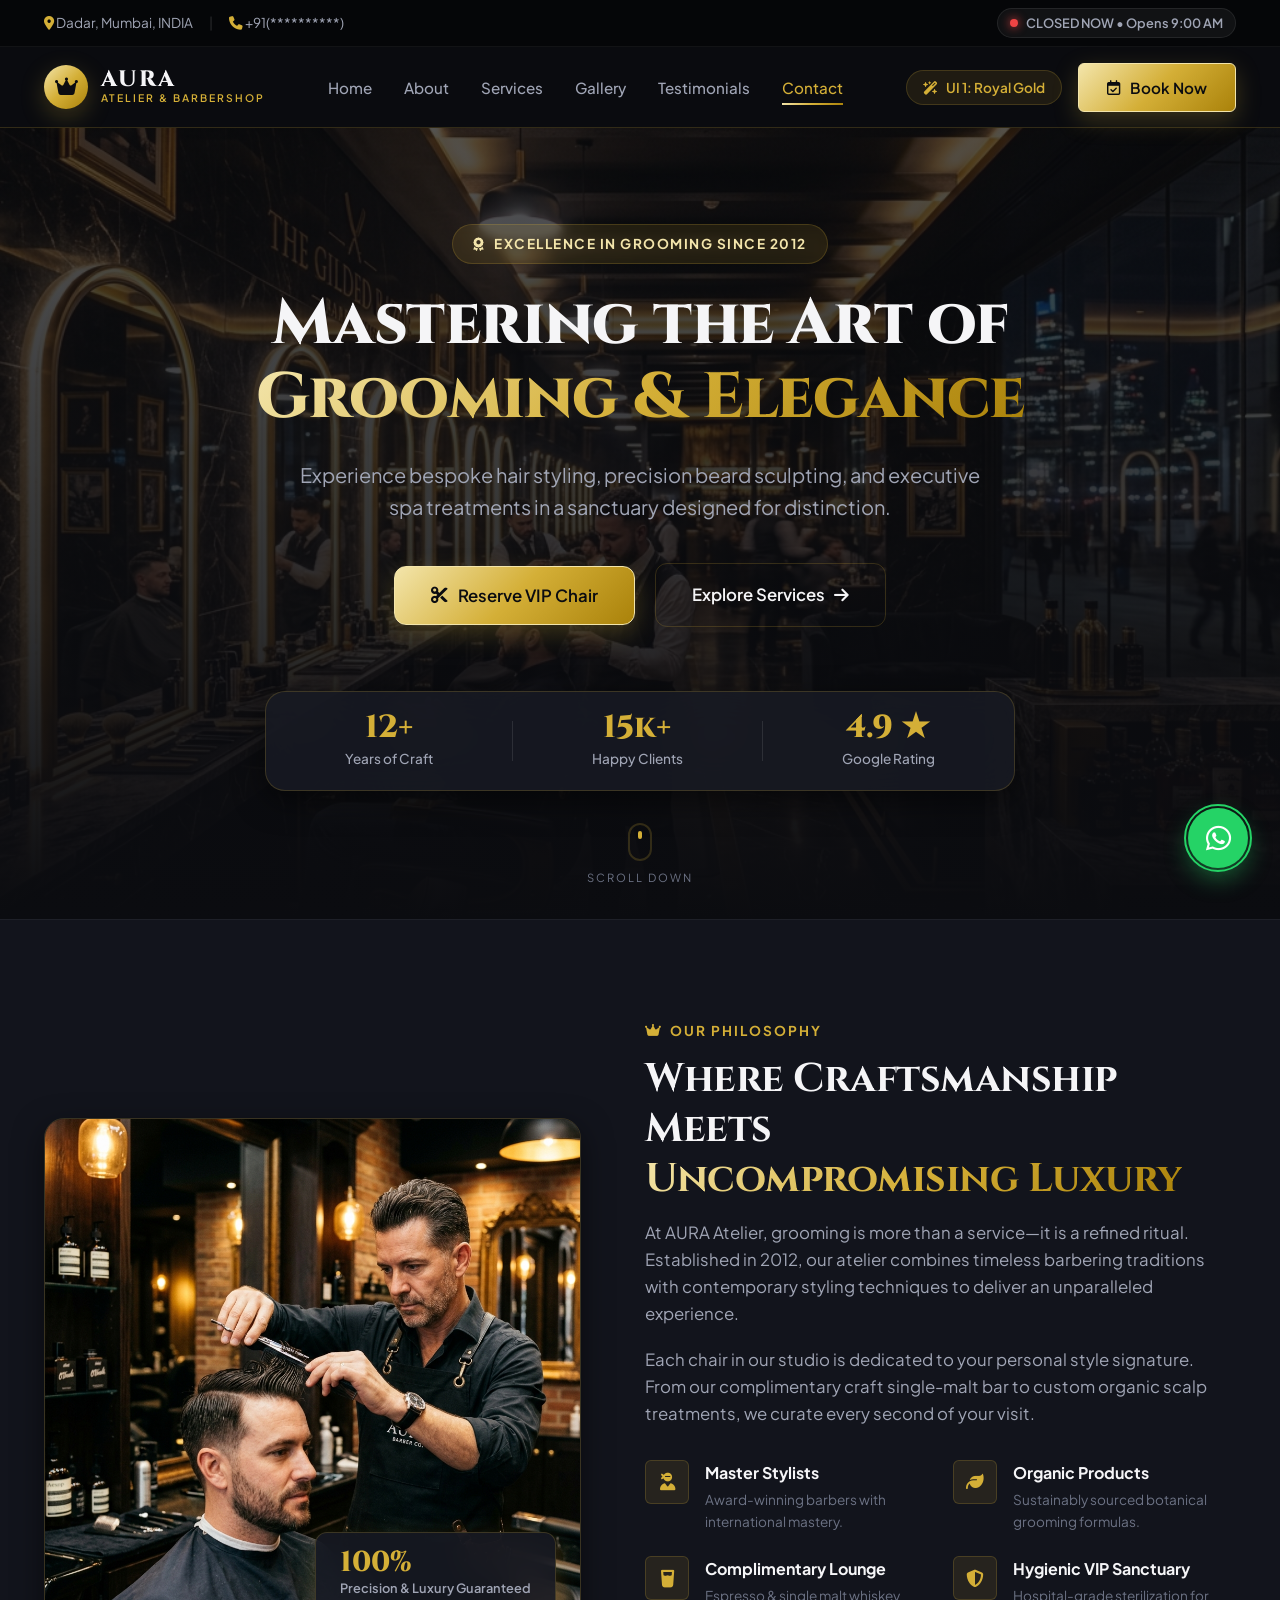
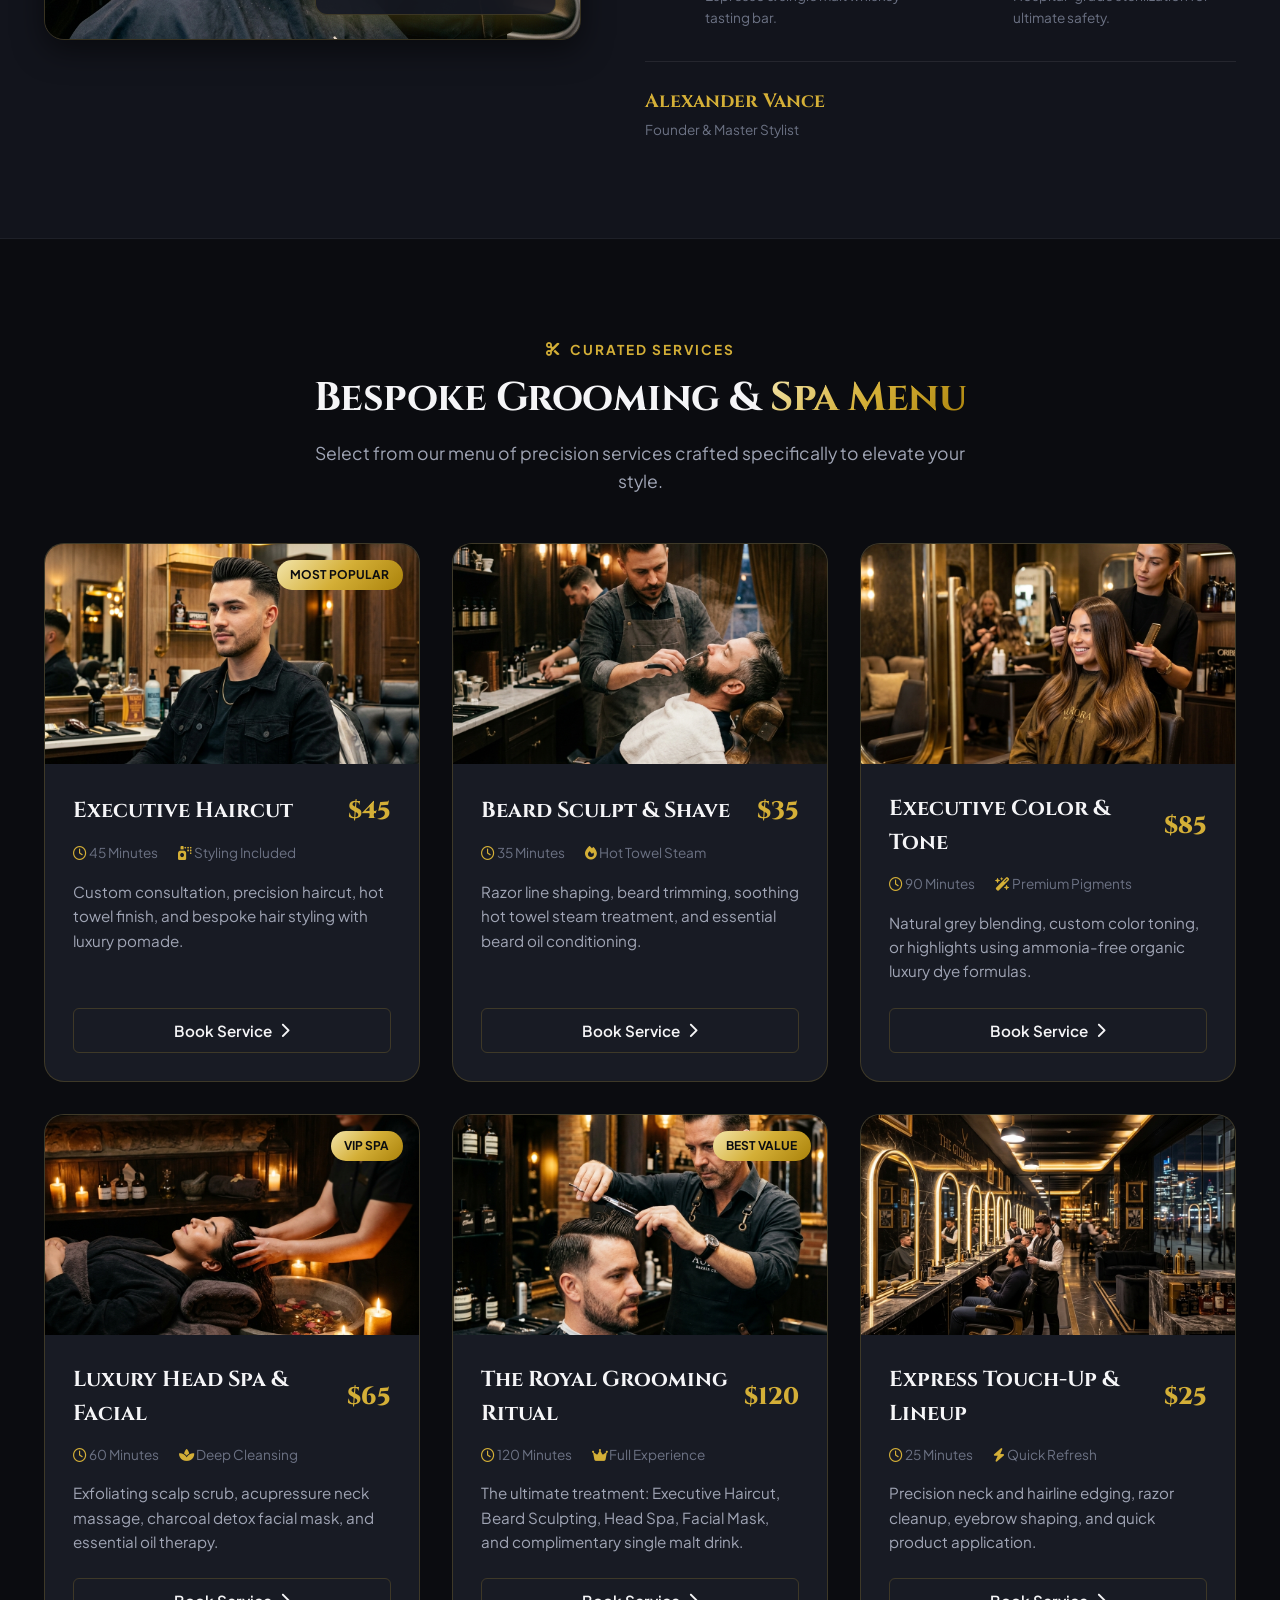
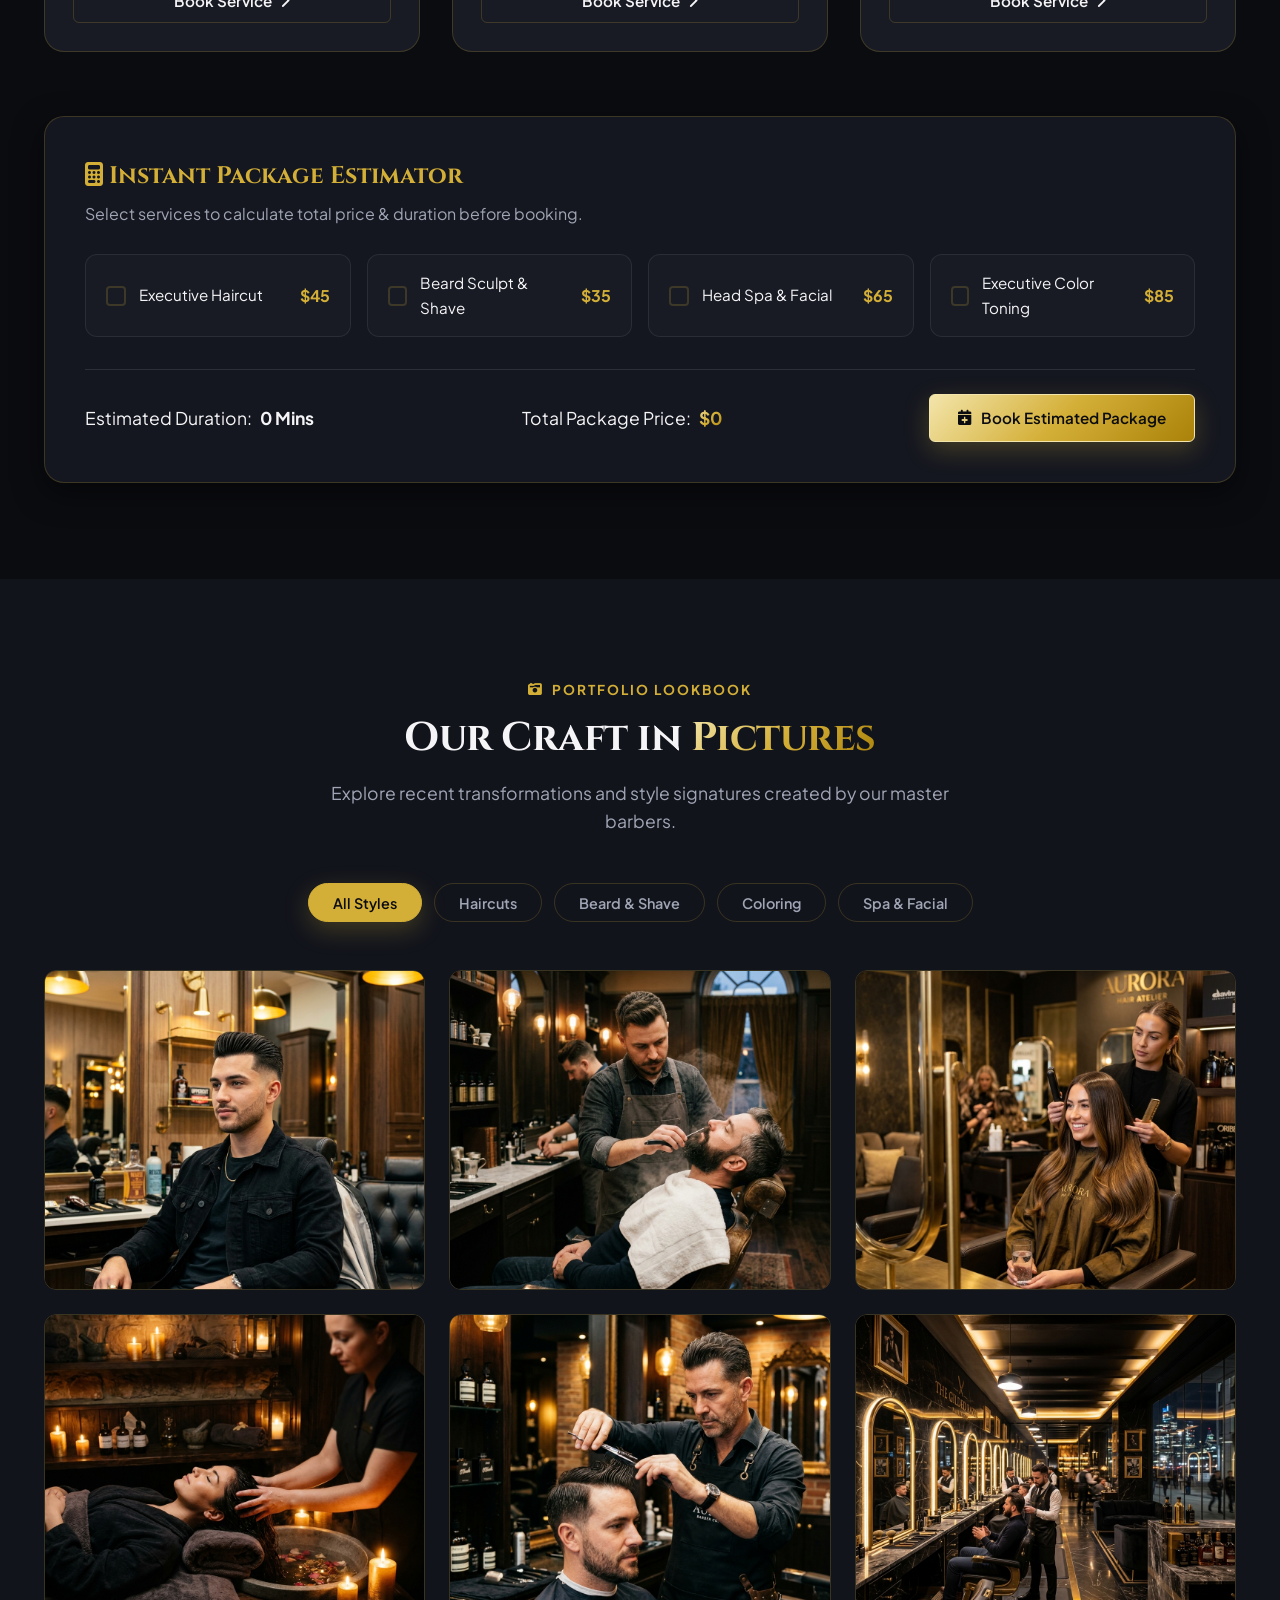
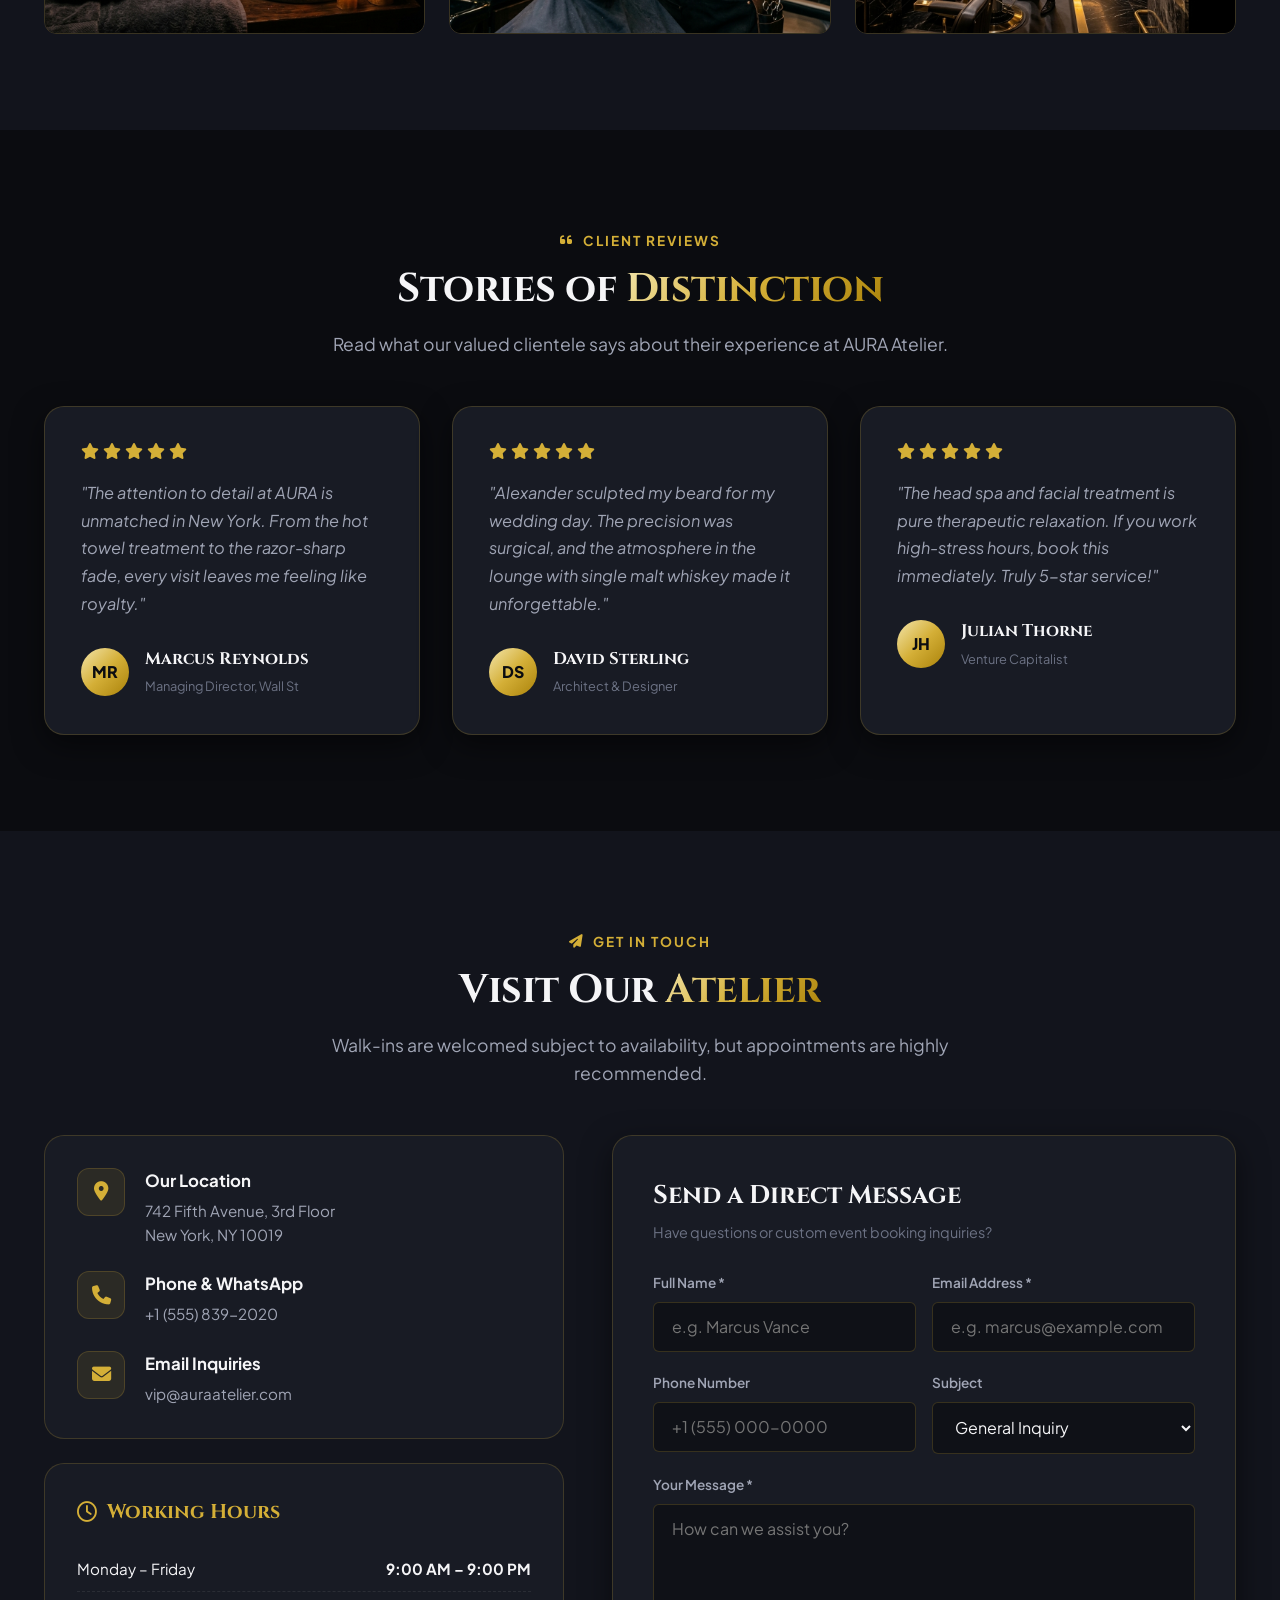
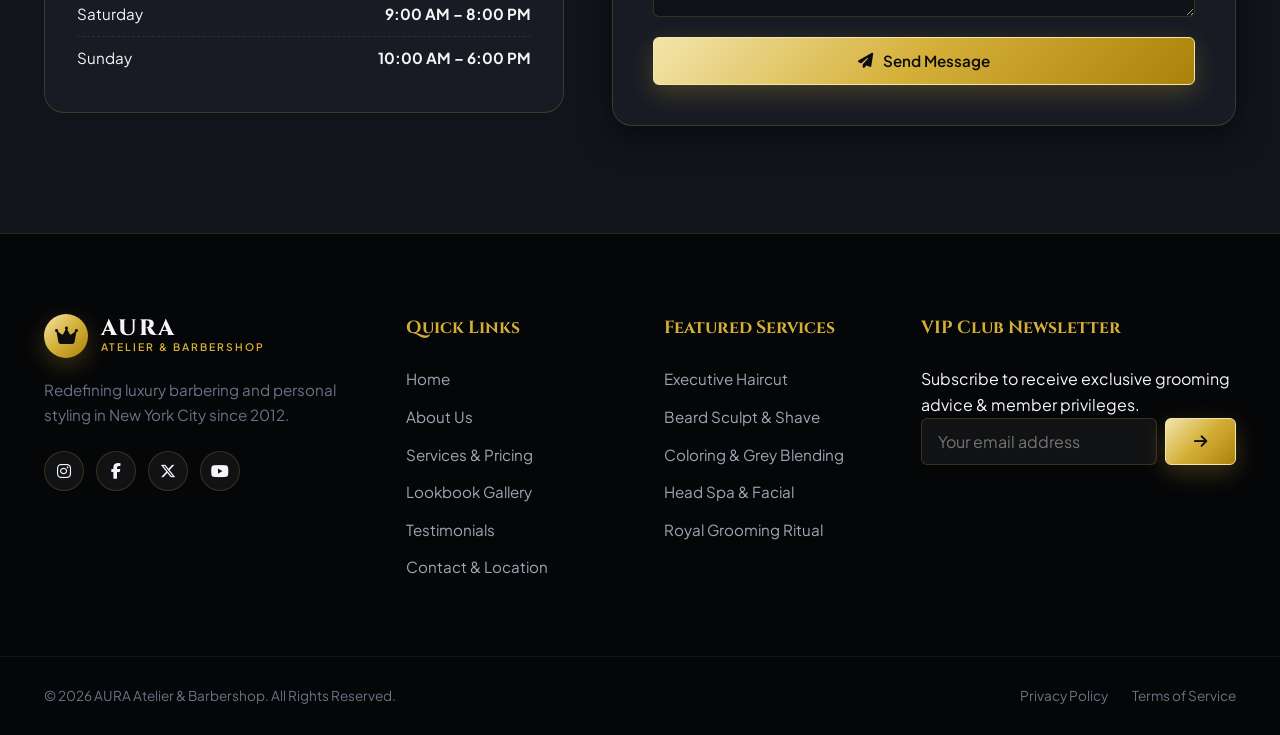
==== commit a67e8b20: "Update salon contact and status text" ====
--- a/index.html
+++ b/index.html
@@ -25,9 +25,9 @@
   <div class="top-bar">
     <div class="container top-bar-container">
       <div class="top-bar-info">
-        <span><i class="fa-solid fa-location-dot"></i> 742 Fifth Avenue, New York, NY 10019</span>
+        <span><i class="fa-solid fa-location-dot"></i> Dadar, Mumbai, INDIA </span>
         <span class="divider">|</span>
-        <span><i class="fa-solid fa-phone"></i> +1 (555) 839-2020</span>
+        <span><i class="fa-solid fa-phone"></i> +91(**********)</span>
       </div>
       <div class="top-bar-right">
         <div class="status-badge" id="shopStatusBadge">
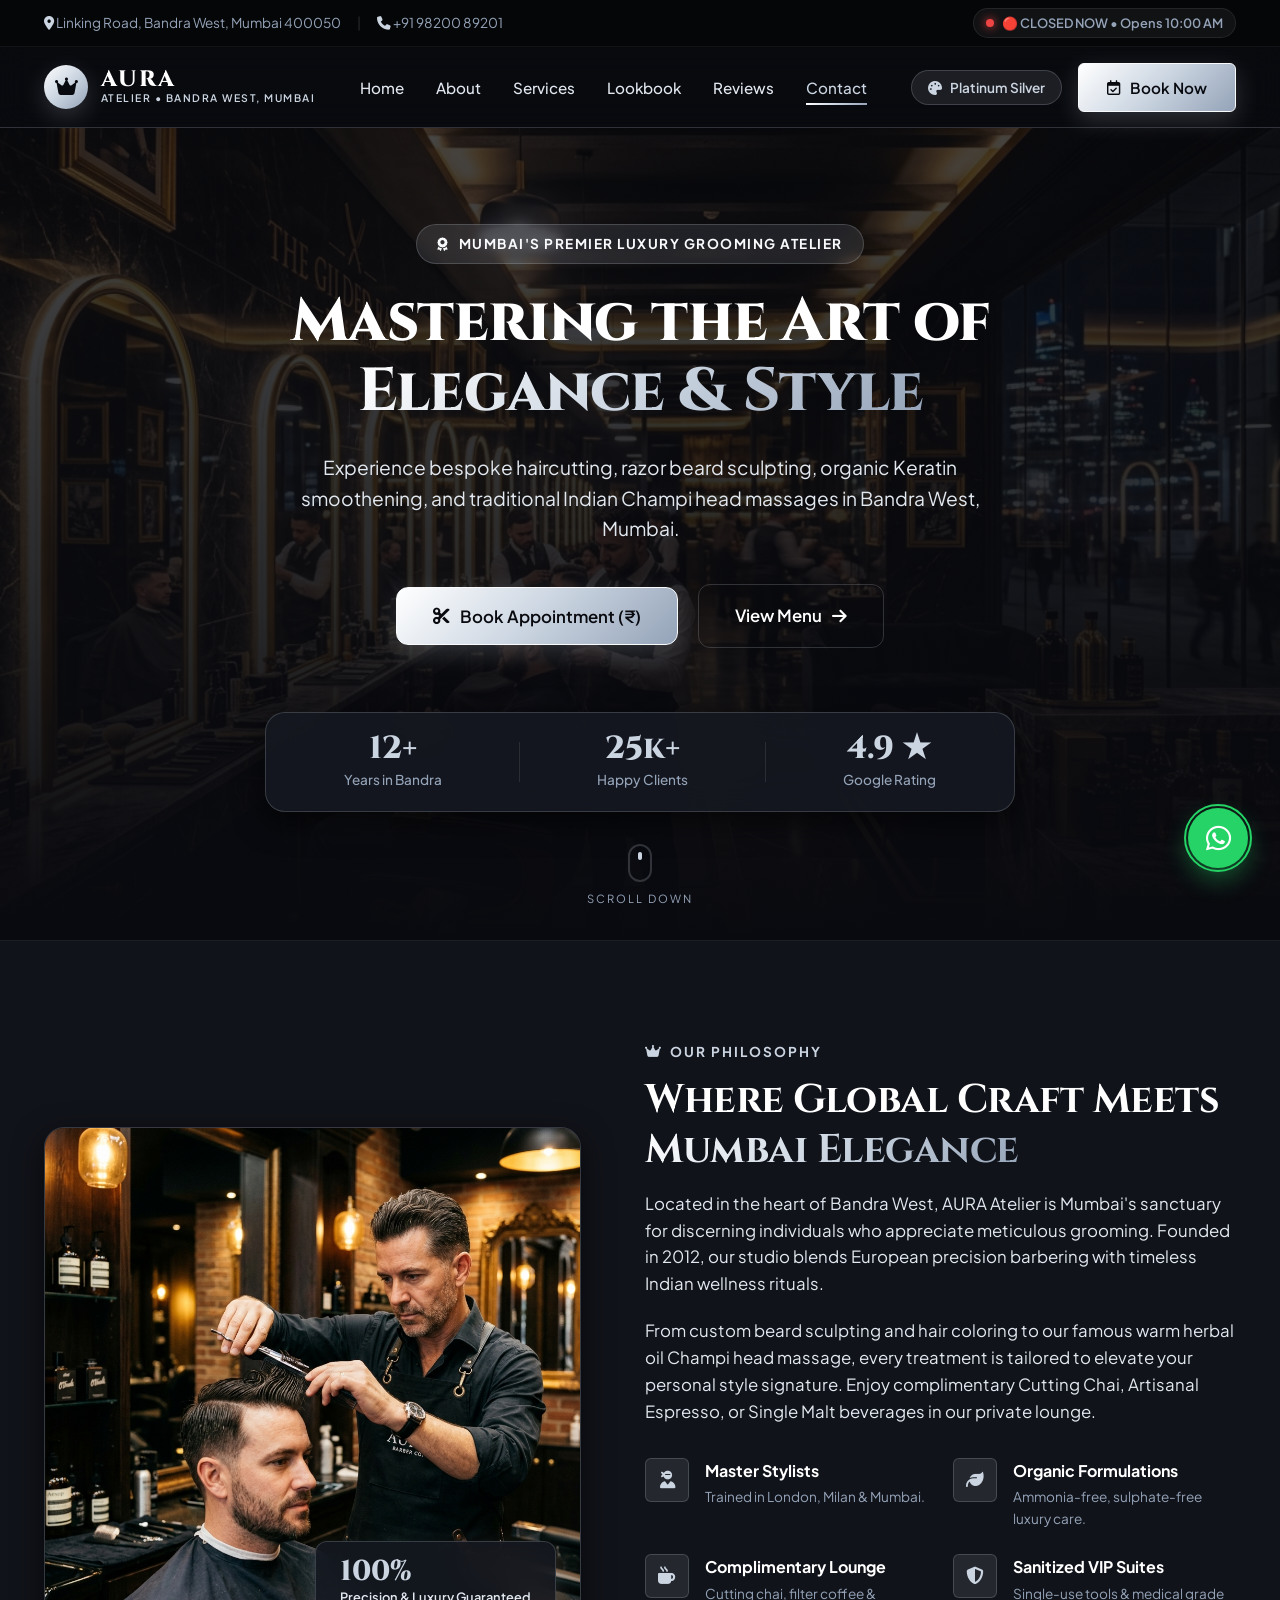
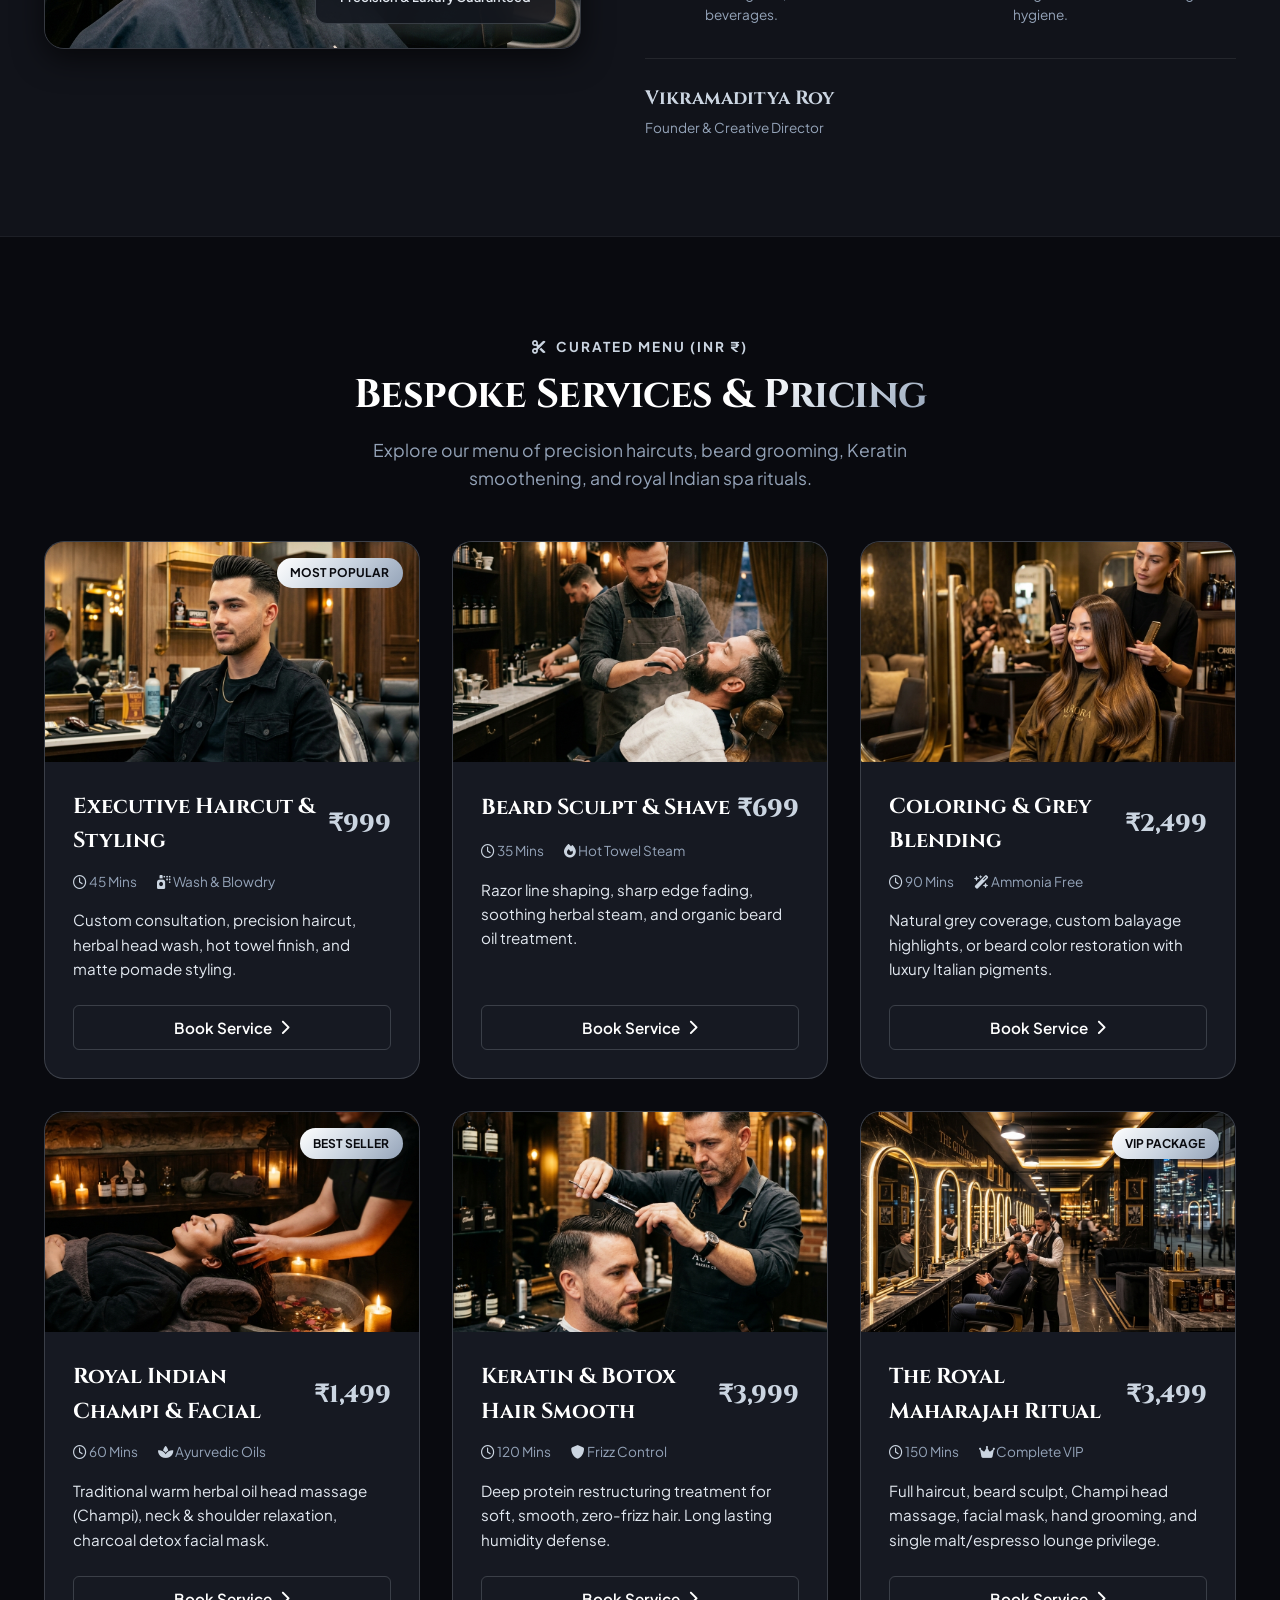
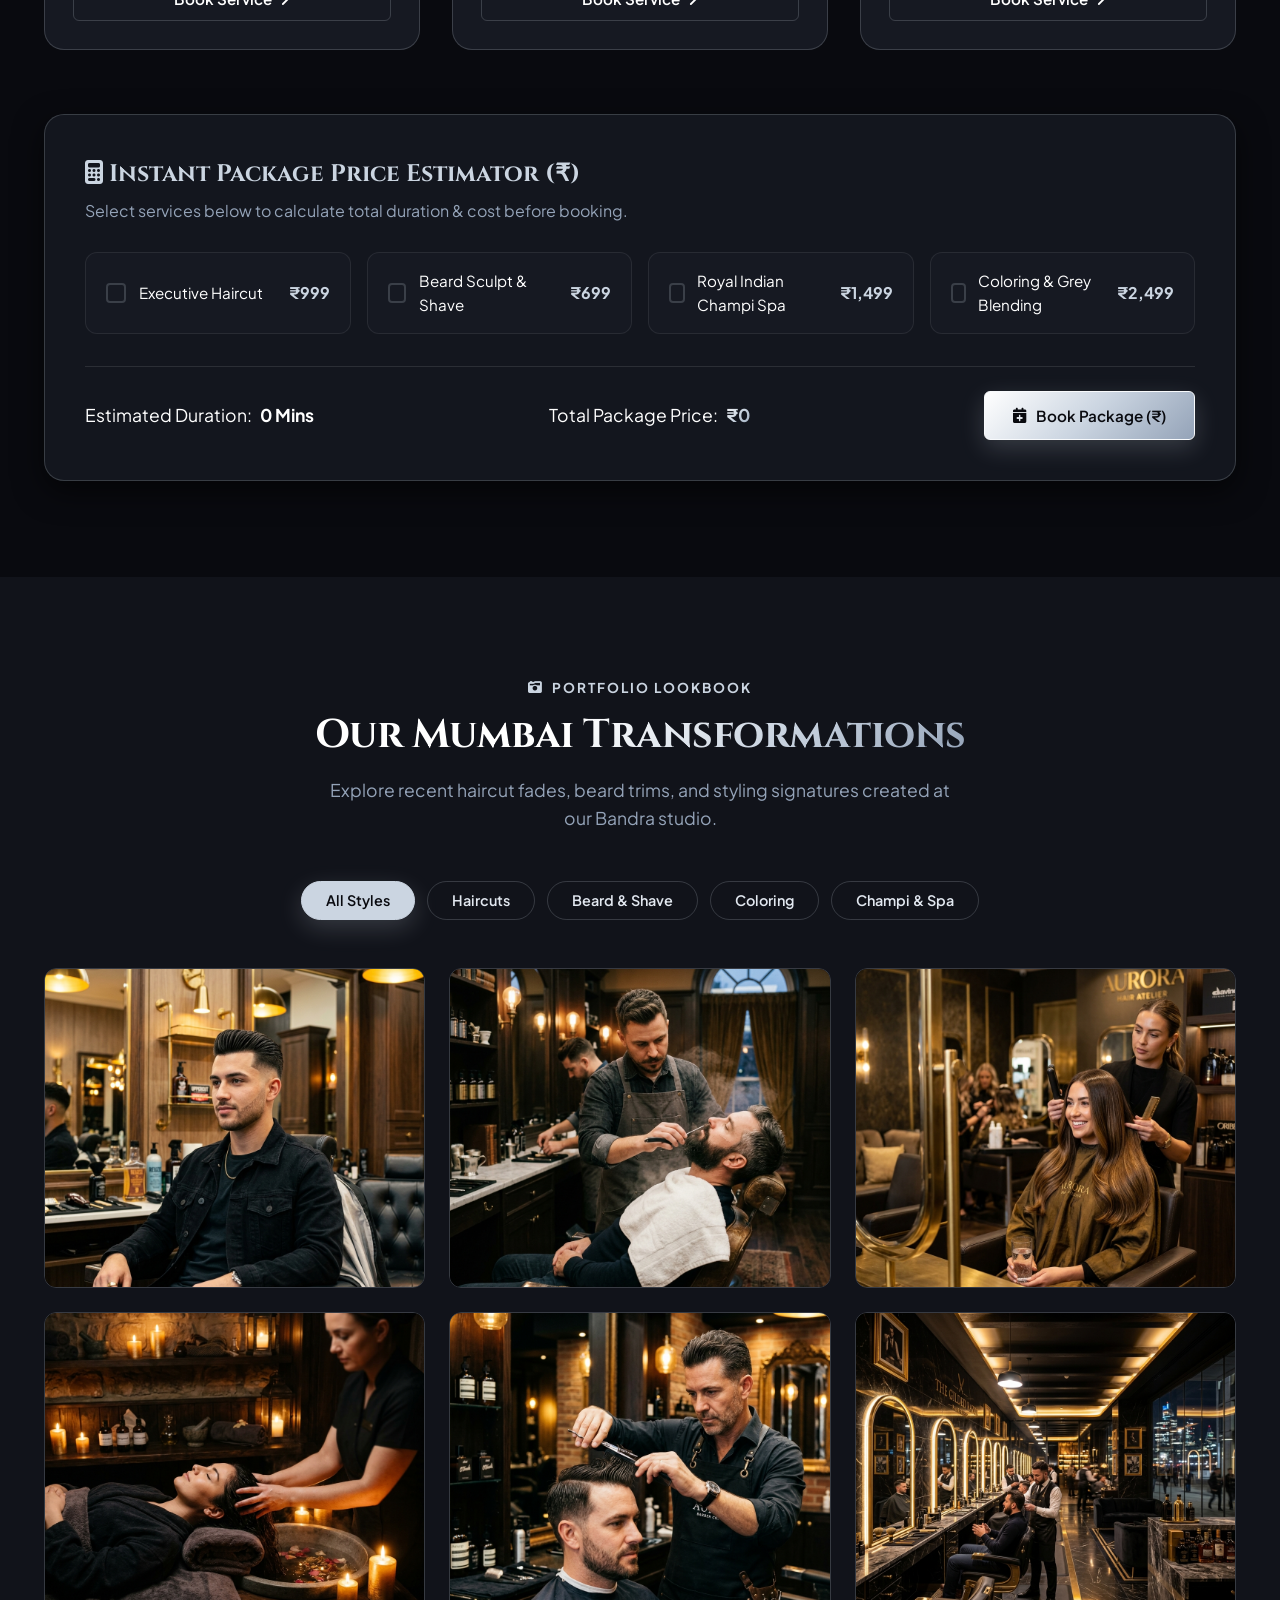
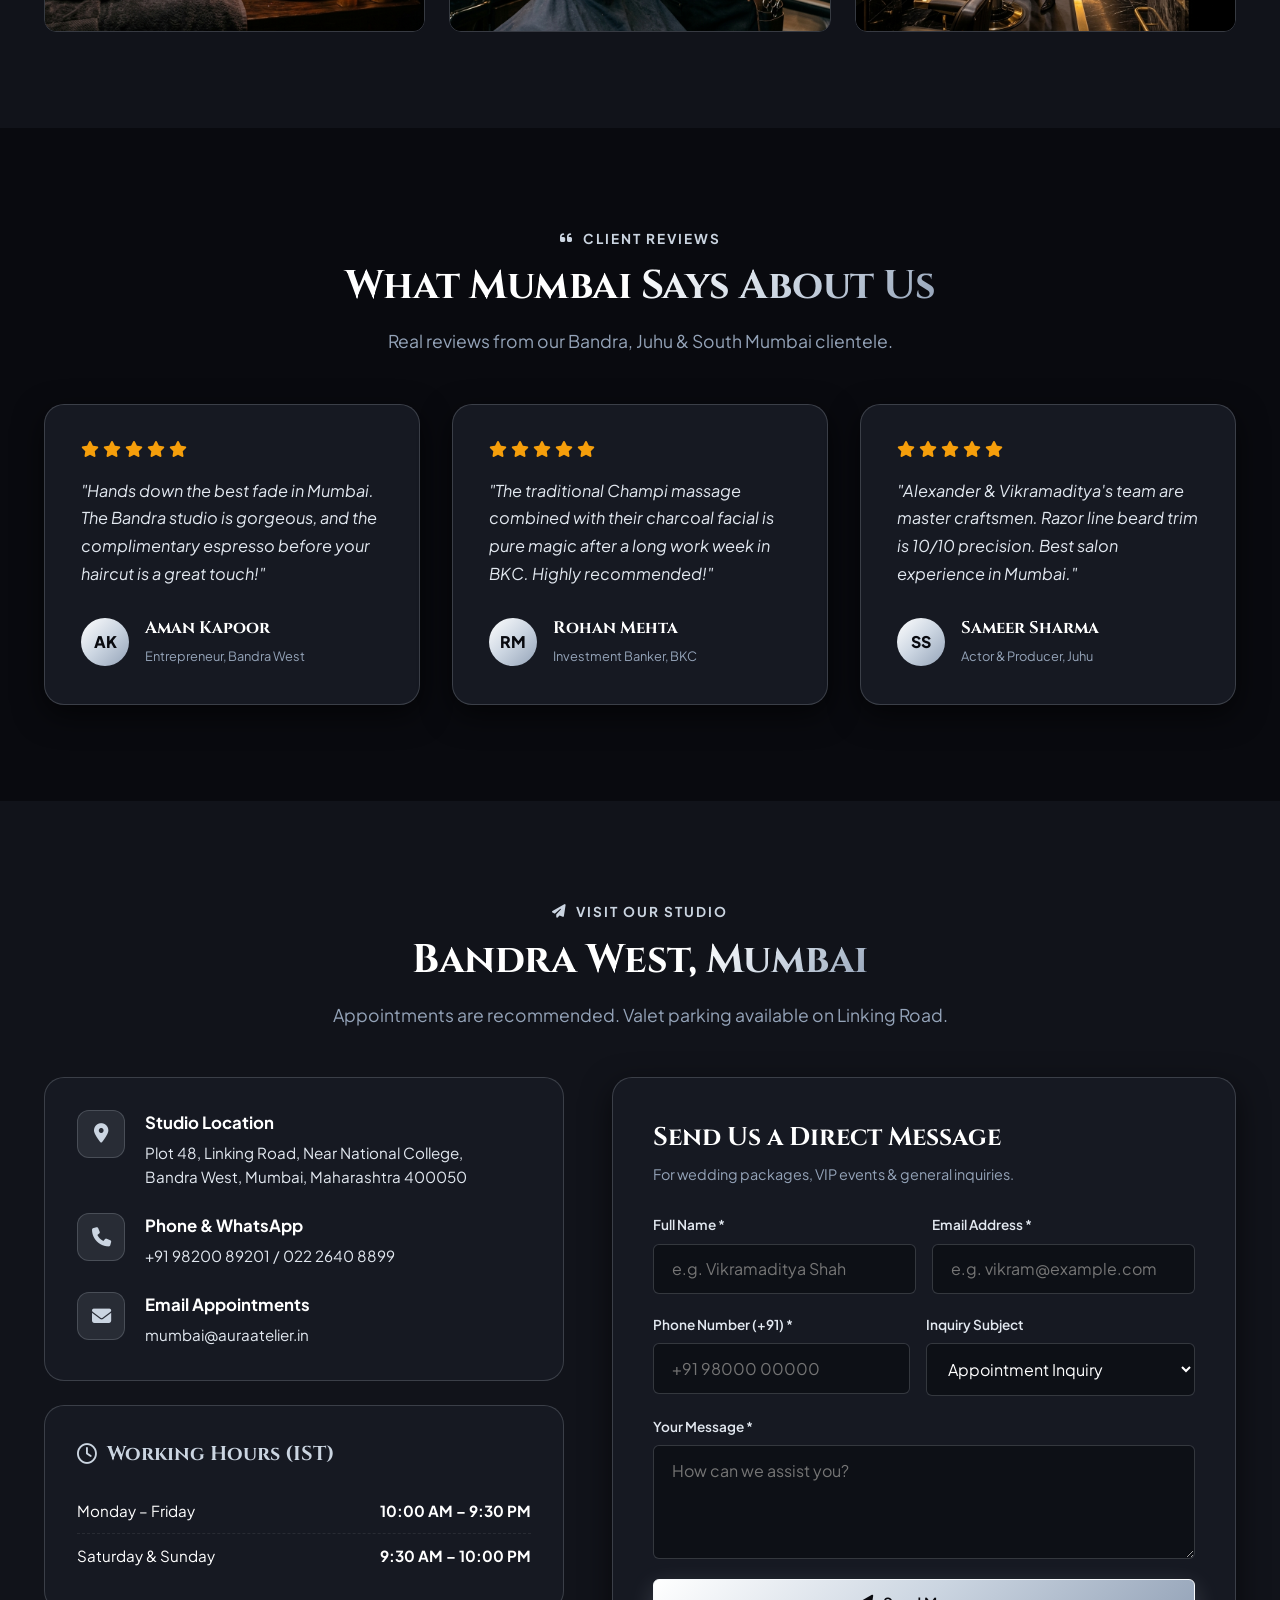
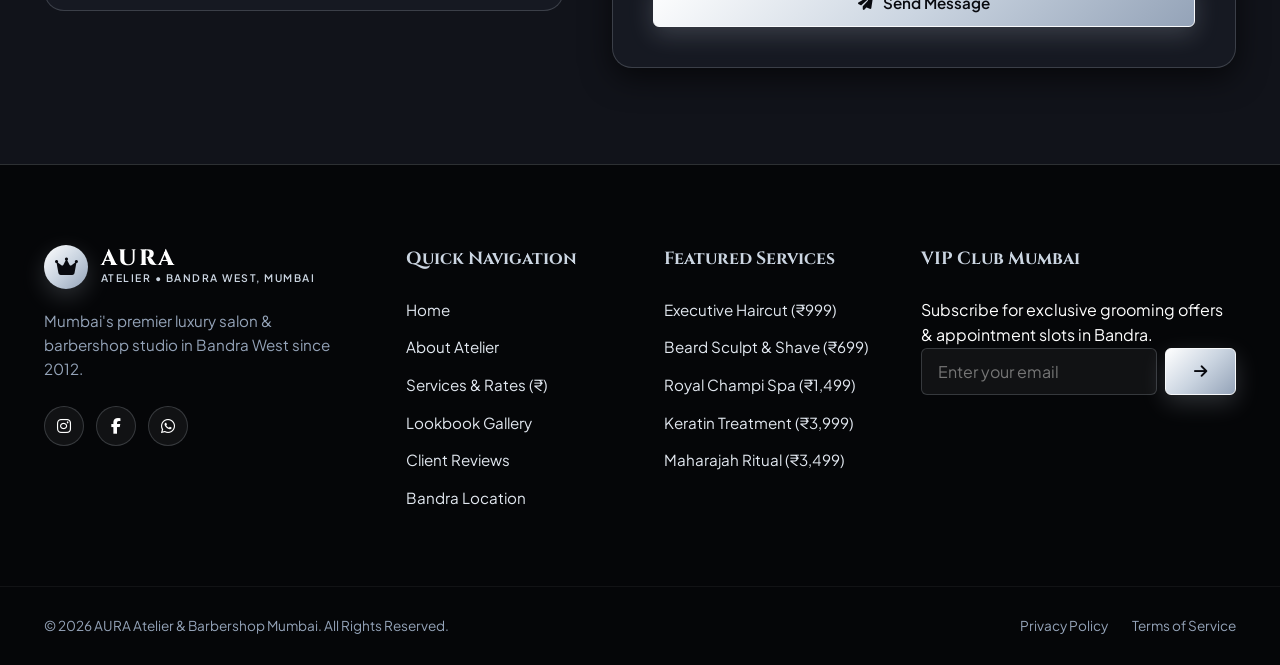
==== commit 6366919d: "feat: add Mumbai localization and branch support" ====
--- a/index.html
+++ b/index.html
@@ -1,12 +1,12 @@
 <!DOCTYPE html>
-<html lang="en" data-theme="gold">
+<html lang="en" data-theme="platinum">
 <head>
   <meta charset="UTF-8">
   <meta name="viewport" content="width=device-width, initial-scale=1.0">
-  <title>AURA Atelier & Barbershop | Luxury Grooming & Salon</title>
-  <meta name="description" content="Experience world-class luxury grooming, precision haircuts, beard sculpting, and spa treatments at AURA Atelier. Book your VIP appointment today.">
-  <meta name="keywords" content="barbershop, luxury salon, haircut, beard trim, hair color, spa, AURA Atelier, grooming">
-  <meta name="theme-color" content="#0b0c10">
+  <title>AURA Atelier & Barbershop | Luxury Grooming Studio, Bandra West, Mumbai</title>
+  <meta name="description" content="Mumbai's premier luxury salon & barbershop in Bandra West. Experience precision haircuts, beard sculpting, Keratin treatments, and traditional Champi head massages. Book VIP chair today.">
+  <meta name="keywords" content="salon in mumbai, barbershop bandra, haircut mumbai, beard trim bandra, hair keratin treatment, AURA atelier, grooming studio mumbai">
+  <meta name="theme-color" content="#09090b">
 
   <!-- Google Fonts -->
   <link rel="preconnect" href="https://fonts.googleapis.com">
@@ -25,9 +25,9 @@
   <div class="top-bar">
     <div class="container top-bar-container">
       <div class="top-bar-info">
-        <span><i class="fa-solid fa-location-dot"></i> Dadar, Mumbai, INDIA </span>
+        <span><i class="fa-solid fa-location-dot"></i> Linking Road, Bandra West, Mumbai 400050</span>
         <span class="divider">|</span>
-        <span><i class="fa-solid fa-phone"></i> +91(**********)</span>
+        <span><i class="fa-solid fa-phone"></i> +91 98200 89201</span>
       </div>
       <div class="top-bar-right">
         <div class="status-badge" id="shopStatusBadge">
@@ -46,7 +46,7 @@
         <div class="logo-emblem"><i class="fa-solid fa-crown"></i></div>
         <div class="logo-text">
           <span class="brand-name">AURA</span>
-          <span class="brand-sub">ATELIER & BARBERSHOP</span>
+          <span class="brand-sub">ATELIER • BANDRA WEST, MUMBAI</span>
         </div>
       </a>
 
@@ -56,13 +56,13 @@
           <li class="nav-item"><a href="#home" class="nav-link active">Home</a></li>
           <li class="nav-item"><a href="#about" class="nav-link">About</a></li>
           <li class="nav-item"><a href="#services" class="nav-link">Services</a></li>
-          <li class="nav-item"><a href="#gallery" class="nav-link">Gallery</a></li>
-          <li class="nav-item"><a href="#testimonials" class="nav-link">Testimonials</a></li>
+          <li class="nav-item"><a href="#gallery" class="nav-link">Lookbook</a></li>
+          <li class="nav-item"><a href="#testimonials" class="nav-link">Reviews</a></li>
           <li class="nav-item"><a href="#contact" class="nav-link">Contact</a></li>
         </ul>
         <div class="mobile-nav-footer">
-          <button class="btn btn-gold w-100 open-booking-modal">
-            <i class="fa-regular fa-calendar-check"></i> Book Now
+          <button class="btn btn-platinum w-100 open-booking-modal">
+            <i class="fa-regular fa-calendar-check"></i> Book VIP Chair
           </button>
         </div>
       </nav>
@@ -70,12 +70,12 @@
       <!-- Nav Actions (Theme Switcher & Book CTA) -->
       <div class="nav-actions">
         <!-- UI & Theme Toggle Button -->
-        <button class="theme-toggle-btn" id="themeToggleBtn" title="Switch UI Style & Theme">
-          <span class="theme-icon"><i class="fa-solid fa-wand-magic-sparkles"></i></span>
-          <span class="theme-label" id="themeLabel">UI 1: Royal Gold</span>
+        <button class="theme-toggle-btn" id="themeToggleBtn" title="Switch Theme Accent">
+          <span class="theme-icon"><i class="fa-solid fa-palette"></i></span>
+          <span class="theme-label" id="themeLabel">Platinum Silver</span>
         </button>
 
-        <button class="btn btn-gold nav-cta open-booking-modal d-none-mobile">
+        <button class="btn btn-platinum nav-cta open-booking-modal d-none-mobile">
           <i class="fa-regular fa-calendar-check"></i> Book Now
         </button>
 
@@ -93,35 +93,35 @@
   <section class="hero" id="home">
     <div class="hero-bg-overlay"></div>
     <div class="container hero-container">
-      <div class="hero-content" data-aos="fade-up">
+      <div class="hero-content">
         <div class="hero-badge">
-          <i class="fa-solid fa-award"></i> EXCELLENCE IN GROOMING SINCE 2012
+          <i class="fa-solid fa-award"></i> MUMBAI'S PREMIER LUXURY GROOMING ATELIER
         </div>
         <h1 class="hero-title">
           Mastering the Art of <br>
-          <span class="gold-gradient-text" id="heroAccentText">Grooming & Elegance</span>
+          <span class="platinum-gradient-text" id="heroAccentText">Elegance & Style</span>
         </h1>
         <p class="hero-subtitle">
-          Experience bespoke hair styling, precision beard sculpting, and executive spa treatments in a sanctuary designed for distinction.
+          Experience bespoke haircutting, razor beard sculpting, organic Keratin smoothening, and traditional Indian Champi head massages in Bandra West, Mumbai.
         </p>
         <div class="hero-actions">
-          <button class="btn btn-gold btn-lg open-booking-modal">
-            <i class="fa-solid fa-scissors"></i> Reserve VIP Chair
+          <button class="btn btn-platinum btn-lg open-booking-modal">
+            <i class="fa-solid fa-scissors"></i> Book Appointment (₹)
           </button>
           <a href="#services" class="btn btn-outline btn-lg">
-            Explore Services <i class="fa-solid fa-arrow-right"></i>
+            View Menu <i class="fa-solid fa-arrow-right"></i>
           </a>
         </div>
         
         <!-- Quick Stats Counters -->
         <div class="hero-stats">
           <div class="stat-card">
-            <span class="stat-number" data-count="12">12+</span>
-            <span class="stat-label">Years of Craft</span>
+            <span class="stat-number">12+</span>
+            <span class="stat-label">Years in Bandra</span>
           </div>
           <div class="stat-divider"></div>
           <div class="stat-card">
-            <span class="stat-number" data-count="15000">15k+</span>
+            <span class="stat-number">25k+</span>
             <span class="stat-label">Happy Clients</span>
           </div>
           <div class="stat-divider"></div>
@@ -135,9 +135,7 @@
 
     <!-- Scroll Indicator -->
     <a href="#about" class="scroll-down-indicator" aria-label="Scroll to About Section">
-      <span class="mouse">
-        <span class="wheel"></span>
-      </span>
+      <span class="mouse"><span class="wheel"></span></span>
       <span class="scroll-text">SCROLL DOWN</span>
     </a>
   </section>
@@ -149,7 +147,7 @@
         <!-- About Image Visual -->
         <div class="about-image-wrapper">
           <div class="image-frame">
-            <img src="assets/images/about_barber.png" alt="Master Barber Craftsmanship" class="about-img">
+            <img src="assets/images/about_barber.png" alt="Master Barber in Mumbai Atelier" class="about-img">
             <div class="experience-badge">
               <span class="badge-num">100%</span>
               <span class="badge-txt">Precision & Luxury Guaranteed</span>
@@ -163,13 +161,13 @@
             <i class="fa-solid fa-crown"></i> OUR PHILOSOPHY
           </div>
           <h2 class="section-title">
-            Where Craftsmanship Meets <span class="accent-text">Uncompromising Luxury</span>
+            Where Global Craft Meets <span class="accent-text">Mumbai Elegance</span>
           </h2>
           <p class="about-desc">
-            At AURA Atelier, grooming is more than a service—it is a refined ritual. Established in 2012, our atelier combines timeless barbering traditions with contemporary styling techniques to deliver an unparalleled experience.
+            Located in the heart of Bandra West, AURA Atelier is Mumbai's sanctuary for discerning individuals who appreciate meticulous grooming. Founded in 2012, our studio blends European precision barbering with timeless Indian wellness rituals.
           </p>
           <p class="about-desc">
-            Each chair in our studio is dedicated to your personal style signature. From our complimentary craft single-malt bar to custom organic scalp treatments, we curate every second of your visit.
+            From custom beard sculpting and hair coloring to our famous warm herbal oil Champi head massage, every treatment is tailored to elevate your personal style signature. Enjoy complimentary Cutting Chai, Artisanal Espresso, or Single Malt beverages in our private lounge.
           </p>
 
           <!-- Feature Highlights Grid -->
@@ -178,28 +176,28 @@
               <div class="feature-icon"><i class="fa-solid fa-user-ninja"></i></div>
               <div class="feature-text">
                 <h4>Master Stylists</h4>
-                <p>Award-winning barbers with international mastery.</p>
+                <p>Trained in London, Milan & Mumbai.</p>
               </div>
             </div>
             <div class="feature-item">
               <div class="feature-icon"><i class="fa-solid fa-leaf"></i></div>
               <div class="feature-text">
-                <h4>Organic Products</h4>
-                <p>Sustainably sourced botanical grooming formulas.</p>
+                <h4>Organic Formulations</h4>
+                <p>Ammonia-free, sulphate-free luxury care.</p>
               </div>
             </div>
             <div class="feature-item">
-              <div class="feature-icon"><i class="fa-solid fa-glass-water"></i></div>
+              <div class="feature-icon"><i class="fa-solid fa-mug-hot"></i></div>
               <div class="feature-text">
                 <h4>Complimentary Lounge</h4>
-                <p>Espresso & single malt whiskey tasting bar.</p>
+                <p>Cutting chai, filter coffee & beverages.</p>
               </div>
             </div>
             <div class="feature-item">
               <div class="feature-icon"><i class="fa-solid fa-shield-halved"></i></div>
               <div class="feature-text">
-                <h4>Hygienic VIP Sanctuary</h4>
-                <p>Hospital-grade sterilization for ultimate safety.</p>
+                <h4>Sanitized VIP Suites</h4>
+                <p>Single-use tools & medical grade hygiene.</p>
               </div>
             </div>
           </div>
@@ -207,8 +205,8 @@
           <!-- Founder Signoff -->
           <div class="about-author">
             <div class="author-info">
-              <h4 class="author-name">Alexander Vance</h4>
-              <span class="author-title">Founder & Master Stylist</span>
+              <h4 class="author-name">Vikramaditya Roy</h4>
+              <span class="author-title">Founder & Creative Director</span>
             </div>
           </div>
         </div>
@@ -221,13 +219,13 @@
     <div class="container">
       <div class="section-header text-center">
         <div class="section-tag">
-          <i class="fa-solid fa-scissors"></i> CURATED SERVICES
+          <i class="fa-solid fa-scissors"></i> CURATED MENU (INR ₹)
         </div>
         <h2 class="section-title">
-          Bespoke Grooming & <span class="accent-text">Spa Menu</span>
+          Bespoke Services & <span class="accent-text">Pricing</span>
         </h2>
         <p class="section-subtitle">
-          Select from our menu of precision services crafted specifically to elevate your style.
+          Explore our menu of precision haircuts, beard grooming, Keratin smoothening, and royal Indian spa rituals.
         </p>
       </div>
 
@@ -241,18 +239,18 @@
           </div>
           <div class="service-content">
             <div class="service-header">
-              <h3 class="service-title">Executive Haircut</h3>
-              <span class="service-price">$45</span>
+              <h3 class="service-title">Executive Haircut & Styling</h3>
+              <span class="service-price">₹999</span>
             </div>
             <div class="service-meta">
-              <span><i class="fa-regular fa-clock"></i> 45 Minutes</span>
-              <span><i class="fa-solid fa-spray-can"></i> Styling Included</span>
+              <span><i class="fa-regular fa-clock"></i> 45 Mins</span>
+              <span><i class="fa-solid fa-spray-can"></i> Wash & Blowdry</span>
             </div>
             <p class="service-desc">
-              Custom consultation, precision haircut, hot towel finish, and bespoke hair styling with luxury pomade.
+              Custom consultation, precision haircut, herbal head wash, hot towel finish, and matte pomade styling.
             </p>
             <div class="service-footer">
-              <button class="btn btn-service-book open-booking-modal" data-service="Executive Haircut ($45)">
+              <button class="btn btn-service-book open-booking-modal" data-service="Executive Haircut (₹999)">
                 Book Service <i class="fa-solid fa-chevron-right"></i>
               </button>
             </div>
@@ -262,22 +260,22 @@
         <!-- Service Card 2 -->
         <div class="service-card">
           <div class="service-img-wrapper">
-            <img src="assets/images/service_beard.png" alt="Beard Sculpting & Hot Towel Shave">
+            <img src="assets/images/service_beard.png" alt="Beard Sculpting & Razor Shave">
           </div>
           <div class="service-content">
             <div class="service-header">
               <h3 class="service-title">Beard Sculpt & Shave</h3>
-              <span class="service-price">$35</span>
+              <span class="service-price">₹699</span>
             </div>
             <div class="service-meta">
-              <span><i class="fa-regular fa-clock"></i> 35 Minutes</span>
+              <span><i class="fa-regular fa-clock"></i> 35 Mins</span>
               <span><i class="fa-solid fa-fire"></i> Hot Towel Steam</span>
             </div>
             <p class="service-desc">
-              Razor line shaping, beard trimming, soothing hot towel steam treatment, and essential beard oil conditioning.
+              Razor line shaping, sharp edge fading, soothing herbal steam, and organic beard oil treatment.
             </p>
             <div class="service-footer">
-              <button class="btn btn-service-book open-booking-modal" data-service="Beard Sculpt & Shave ($35)">
+              <button class="btn btn-service-book open-booking-modal" data-service="Beard Sculpt & Shave (₹699)">
                 Book Service <i class="fa-solid fa-chevron-right"></i>
               </button>
             </div>
@@ -287,22 +285,22 @@
         <!-- Service Card 3 -->
         <div class="service-card">
           <div class="service-img-wrapper">
-            <img src="assets/images/service_color.png" alt="Signature Hair Coloring & Balayage">
+            <img src="assets/images/service_color.png" alt="Signature Hair Coloring">
           </div>
           <div class="service-content">
             <div class="service-header">
-              <h3 class="service-title">Executive Color & Tone</h3>
-              <span class="service-price">$85</span>
+              <h3 class="service-title">Coloring & Grey Blending</h3>
+              <span class="service-price">₹2,499</span>
             </div>
             <div class="service-meta">
-              <span><i class="fa-regular fa-clock"></i> 90 Minutes</span>
-              <span><i class="fa-solid fa-wand-magic-sparkles"></i> Premium Pigments</span>
+              <span><i class="fa-regular fa-clock"></i> 90 Mins</span>
+              <span><i class="fa-solid fa-wand-magic-sparkles"></i> Ammonia Free</span>
             </div>
             <p class="service-desc">
-              Natural grey blending, custom color toning, or highlights using ammonia-free organic luxury dye formulas.
+              Natural grey coverage, custom balayage highlights, or beard color restoration with luxury Italian pigments.
             </p>
             <div class="service-footer">
-              <button class="btn btn-service-book open-booking-modal" data-service="Executive Color & Tone ($85)">
+              <button class="btn btn-service-book open-booking-modal" data-service="Coloring & Grey Blending (₹2,499)">
                 Book Service <i class="fa-solid fa-chevron-right"></i>
               </button>
             </div>
@@ -312,23 +310,23 @@
         <!-- Service Card 4 -->
         <div class="service-card">
           <div class="service-img-wrapper">
-            <img src="assets/images/service_spa.png" alt="Luxury Scalp Spa & Facial">
-            <span class="service-badge gold-badge">VIP Spa</span>
+            <img src="assets/images/service_spa.png" alt="Royal Indian Champi & Facial">
+            <span class="service-badge platinum-badge">Best Seller</span>
           </div>
           <div class="service-content">
             <div class="service-header">
-              <h3 class="service-title">Luxury Head Spa & Facial</h3>
-              <span class="service-price">$65</span>
+              <h3 class="service-title">Royal Indian Champi & Facial</h3>
+              <span class="service-price">₹1,499</span>
             </div>
             <div class="service-meta">
-              <span><i class="fa-regular fa-clock"></i> 60 Minutes</span>
-              <span><i class="fa-solid fa-spa"></i> Deep Cleansing</span>
+              <span><i class="fa-regular fa-clock"></i> 60 Mins</span>
+              <span><i class="fa-solid fa-spa"></i> Ayurvedic Oils</span>
             </div>
             <p class="service-desc">
-              Exfoliating scalp scrub, acupressure neck massage, charcoal detox facial mask, and essential oil therapy.
+              Traditional warm herbal oil head massage (Champi), neck & shoulder relaxation, charcoal detox facial mask.
             </p>
             <div class="service-footer">
-              <button class="btn btn-service-book open-booking-modal" data-service="Luxury Head Spa & Facial ($65)">
+              <button class="btn btn-service-book open-booking-modal" data-service="Royal Indian Champi & Facial (₹1,499)">
                 Book Service <i class="fa-solid fa-chevron-right"></i>
               </button>
             </div>
@@ -338,23 +336,22 @@
         <!-- Service Card 5 -->
         <div class="service-card">
           <div class="service-img-wrapper">
-            <img src="assets/images/about_barber.png" alt="Royal Package">
-            <span class="service-badge package-badge">Best Value</span>
+            <img src="assets/images/about_barber.png" alt="Keratin & Botox Smooth Treatment">
           </div>
           <div class="service-content">
             <div class="service-header">
-              <h3 class="service-title">The Royal Grooming Ritual</h3>
-              <span class="service-price">$120</span>
+              <h3 class="service-title">Keratin & Botox Hair Smooth</h3>
+              <span class="service-price">₹3,999</span>
             </div>
             <div class="service-meta">
-              <span><i class="fa-regular fa-clock"></i> 120 Minutes</span>
-              <span><i class="fa-solid fa-crown"></i> Full Experience</span>
+              <span><i class="fa-regular fa-clock"></i> 120 Mins</span>
+              <span><i class="fa-solid fa-shield"></i> Frizz Control</span>
             </div>
             <p class="service-desc">
-              The ultimate treatment: Executive Haircut, Beard Sculpting, Head Spa, Facial Mask, and complimentary single malt drink.
+              Deep protein restructuring treatment for soft, smooth, zero-frizz hair. Long lasting humidity defense.
             </p>
             <div class="service-footer">
-              <button class="btn btn-service-book open-booking-modal" data-service="The Royal Grooming Ritual ($120)">
+              <button class="btn btn-service-book open-booking-modal" data-service="Keratin & Botox Treatment (₹3,999)">
                 Book Service <i class="fa-solid fa-chevron-right"></i>
               </button>
             </div>
@@ -364,22 +361,23 @@
         <!-- Service Card 6 -->
         <div class="service-card">
           <div class="service-img-wrapper">
-            <img src="assets/images/hero_bg.png" alt="Express Styling & Grooming">
+            <img src="assets/images/hero_bg.png" alt="The Maharajah VIP Ritual">
+            <span class="service-badge package-badge">VIP Package</span>
           </div>
           <div class="service-content">
             <div class="service-header">
-              <h3 class="service-title">Express Touch-Up & Lineup</h3>
-              <span class="service-price">$25</span>
+              <h3 class="service-title">The Royal Maharajah Ritual</h3>
+              <span class="service-price">₹3,499</span>
             </div>
             <div class="service-meta">
-              <span><i class="fa-regular fa-clock"></i> 25 Minutes</span>
-              <span><i class="fa-solid fa-bolt"></i> Quick Refresh</span>
+              <span><i class="fa-regular fa-clock"></i> 150 Mins</span>
+              <span><i class="fa-solid fa-crown"></i> Complete VIP</span>
             </div>
             <p class="service-desc">
-              Precision neck and hairline edging, razor cleanup, eyebrow shaping, and quick product application.
+              Full haircut, beard sculpt, Champi head massage, facial mask, hand grooming, and single malt/espresso lounge privilege.
             </p>
             <div class="service-footer">
-              <button class="btn btn-service-book open-booking-modal" data-service="Express Touch-Up & Lineup ($25)">
+              <button class="btn btn-service-book open-booking-modal" data-service="The Royal Maharajah Ritual (₹3,499)">
                 Book Service <i class="fa-solid fa-chevron-right"></i>
               </button>
             </div>
@@ -390,33 +388,33 @@
       <!-- Quick Customization / Service Total Estimator Widget -->
       <div class="estimator-box">
         <div class="estimator-header">
-          <h3><i class="fa-solid fa-calculator"></i> Instant Package Estimator</h3>
-          <p>Select services to calculate total price & duration before booking.</p>
+          <h3><i class="fa-solid fa-calculator"></i> Instant Package Price Estimator (₹)</h3>
+          <p>Select services below to calculate total duration & cost before booking.</p>
         </div>
         <div class="estimator-grid">
           <label class="estimator-item">
-            <input type="checkbox" class="estimator-checkbox" data-price="45" data-time="45" data-name="Haircut">
+            <input type="checkbox" class="estimator-checkbox" data-price="999" data-time="45" data-name="Executive Haircut">
             <span class="custom-check"></span>
             <span class="est-name">Executive Haircut</span>
-            <span class="est-price">$45</span>
+            <span class="est-price">₹999</span>
           </label>
           <label class="estimator-item">
-            <input type="checkbox" class="estimator-checkbox" data-price="35" data-time="35" data-name="Beard Sculpt">
+            <input type="checkbox" class="estimator-checkbox" data-price="699" data-time="35" data-name="Beard Sculpt">
             <span class="custom-check"></span>
             <span class="est-name">Beard Sculpt & Shave</span>
-            <span class="est-price">$35</span>
+            <span class="est-price">₹699</span>
           </label>
           <label class="estimator-item">
-            <input type="checkbox" class="estimator-checkbox" data-price="65" data-time="60" data-name="Head Spa">
+            <input type="checkbox" class="estimator-checkbox" data-price="1499" data-time="60" data-name="Royal Champi Spa">
             <span class="custom-check"></span>
-            <span class="est-name">Head Spa & Facial</span>
-            <span class="est-price">$65</span>
+            <span class="est-name">Royal Indian Champi Spa</span>
+            <span class="est-price">₹1,499</span>
           </label>
           <label class="estimator-item">
-            <input type="checkbox" class="estimator-checkbox" data-price="85" data-time="90" data-name="Color Toning">
+            <input type="checkbox" class="estimator-checkbox" data-price="2499" data-time="90" data-name="Hair Color">
             <span class="custom-check"></span>
-            <span class="est-name">Executive Color Toning</span>
-            <span class="est-price">$85</span>
+            <span class="est-name">Coloring & Grey Blending</span>
+            <span class="est-price">₹2,499</span>
           </label>
         </div>
         <div class="estimator-summary">
@@ -426,10 +424,10 @@
           </div>
           <div class="est-summary-item">
             <span>Total Package Price:</span>
-            <strong class="accent-text" id="estPrice">$0</strong>
-          </div>
-          <button class="btn btn-gold" id="estBookBtn" disabled>
-            <i class="fa-solid fa-calendar-plus"></i> Book Estimated Package
+            <strong class="accent-text" id="estPrice">₹0</strong>
+          </div>
+          <button class="btn btn-platinum" id="estBookBtn" disabled>
+            <i class="fa-solid fa-calendar-plus"></i> Book Package (₹)
           </button>
         </div>
       </div>
@@ -444,10 +442,10 @@
           <i class="fa-solid fa-camera-retro"></i> PORTFOLIO LOOKBOOK
         </div>
         <h2 class="section-title">
-          Our Craft in <span class="accent-text">Pictures</span>
+          Our Mumbai <span class="accent-text">Transformations</span>
         </h2>
         <p class="section-subtitle">
-          Explore recent transformations and style signatures created by our master barbers.
+          Explore recent haircut fades, beard trims, and styling signatures created at our Bandra studio.
         </p>
       </div>
 
@@ -457,73 +455,73 @@
         <button class="gallery-filter-btn" data-filter="haircut">Haircuts</button>
         <button class="gallery-filter-btn" data-filter="beard">Beard & Shave</button>
         <button class="gallery-filter-btn" data-filter="color">Coloring</button>
-        <button class="gallery-filter-btn" data-filter="spa">Spa & Facial</button>
-      </div>
-
-      <!-- Gallery Grid (6 Images) -->
+        <button class="gallery-filter-btn" data-filter="spa">Champi & Spa</button>
+      </div>
+
+      <!-- Gallery Grid -->
       <div class="gallery-grid">
         <div class="gallery-item" data-category="haircut">
           <div class="gallery-card">
-            <img src="assets/images/service_haircut.png" alt="Precision Drop Fade" class="gallery-img">
+            <img src="assets/images/service_haircut.png" alt="Precision Fade" class="gallery-img">
             <div class="gallery-overlay">
               <span class="gallery-category">HAIRCUT</span>
-              <h4 class="gallery-title">Precision Drop Fade</h4>
-              <button class="gallery-zoom-btn" data-src="assets/images/service_haircut.png" data-caption="Precision Drop Fade Haircut"><i class="fa-solid fa-expand"></i></button>
+              <h4 class="gallery-title">Sharp Mumbai Skin Fade</h4>
+              <button class="gallery-zoom-btn" data-src="assets/images/service_haircut.png" data-caption="Sharp Mumbai Skin Fade"><i class="fa-solid fa-expand"></i></button>
             </div>
           </div>
         </div>
 
         <div class="gallery-item" data-category="beard">
           <div class="gallery-card">
-            <img src="assets/images/service_beard.png" alt="Hot Towel Beard Treatment" class="gallery-img">
+            <img src="assets/images/service_beard.png" alt="Razor Beard Sculpting" class="gallery-img">
             <div class="gallery-overlay">
               <span class="gallery-category">BEARD & SHAVE</span>
-              <h4 class="gallery-title">Hot Towel Razor Beard Sculpt</h4>
-              <button class="gallery-zoom-btn" data-src="assets/images/service_beard.png" data-caption="Hot Towel Razor Beard Sculpt"><i class="fa-solid fa-expand"></i></button>
+              <h4 class="gallery-title">Razor Line Beard Sculpting</h4>
+              <button class="gallery-zoom-btn" data-src="assets/images/service_beard.png" data-caption="Razor Line Beard Sculpting"><i class="fa-solid fa-expand"></i></button>
             </div>
           </div>
         </div>
 
         <div class="gallery-item" data-category="color">
           <div class="gallery-card">
-            <img src="assets/images/service_color.png" alt="Silver Grey Tone Balayage" class="gallery-img">
+            <img src="assets/images/service_color.png" alt="Grey Blending Toning" class="gallery-img">
             <div class="gallery-overlay">
               <span class="gallery-category">COLORING</span>
-              <h4 class="gallery-title">Grey Tone Balayage Styling</h4>
-              <button class="gallery-zoom-btn" data-src="assets/images/service_color.png" data-caption="Grey Tone Balayage Styling"><i class="fa-solid fa-expand"></i></button>
+              <h4 class="gallery-title">Executive Grey Blending</h4>
+              <button class="gallery-zoom-btn" data-src="assets/images/service_color.png" data-caption="Executive Grey Blending"><i class="fa-solid fa-expand"></i></button>
             </div>
           </div>
         </div>
 
         <div class="gallery-item" data-category="spa">
           <div class="gallery-card">
-            <img src="assets/images/service_spa.png" alt="Acupressure Scalp Therapy" class="gallery-img">
+            <img src="assets/images/service_spa.png" alt="Herbal Champi Head Spa" class="gallery-img">
             <div class="gallery-overlay">
-              <span class="gallery-category">SPA & FACIAL</span>
-              <h4 class="gallery-title">Acupressure Scalp Therapy</h4>
-              <button class="gallery-zoom-btn" data-src="assets/images/service_spa.png" data-caption="Acupressure Scalp Therapy"><i class="fa-solid fa-expand"></i></button>
+              <span class="gallery-category">CHAMPI & SPA</span>
+              <h4 class="gallery-title">Ayurvedic Champi Head Spa</h4>
+              <button class="gallery-zoom-btn" data-src="assets/images/service_spa.png" data-caption="Ayurvedic Champi Head Spa"><i class="fa-solid fa-expand"></i></button>
             </div>
           </div>
         </div>
 
         <div class="gallery-item" data-category="haircut">
           <div class="gallery-card">
-            <img src="assets/images/about_barber.png" alt="Classic Pompadour Contour" class="gallery-img">
+            <img src="assets/images/about_barber.png" alt="Executive Pompadour" class="gallery-img">
             <div class="gallery-overlay">
               <span class="gallery-category">HAIRCUT</span>
-              <h4 class="gallery-title">Classic Pompadour Contour</h4>
-              <button class="gallery-zoom-btn" data-src="assets/images/about_barber.png" data-caption="Classic Pompadour Contour"><i class="fa-solid fa-expand"></i></button>
+              <h4 class="gallery-title">Executive Pompadour Contour</h4>
+              <button class="gallery-zoom-btn" data-src="assets/images/about_barber.png" data-caption="Executive Pompadour Contour"><i class="fa-solid fa-expand"></i></button>
             </div>
           </div>
         </div>
 
         <div class="gallery-item" data-category="beard">
           <div class="gallery-card">
-            <img src="assets/images/hero_bg.png" alt="Atelier Interior Experience" class="gallery-img">
+            <img src="assets/images/hero_bg.png" alt="Bandra Atelier Interior" class="gallery-img">
             <div class="gallery-overlay">
               <span class="gallery-category">ATELIER ENVIRONMENT</span>
-              <h4 class="gallery-title">Royal Lounge Sanctuary</h4>
-              <button class="gallery-zoom-btn" data-src="assets/images/hero_bg.png" data-caption="Royal Lounge Sanctuary"><i class="fa-solid fa-expand"></i></button>
+              <h4 class="gallery-title">Bandra West Lounge Sanctuary</h4>
+              <button class="gallery-zoom-btn" data-src="assets/images/hero_bg.png" data-caption="Bandra West Lounge Sanctuary"><i class="fa-solid fa-expand"></i></button>
             </div>
           </div>
         </div>
@@ -539,71 +537,58 @@
           <i class="fa-solid fa-quote-left"></i> CLIENT REVIEWS
         </div>
         <h2 class="section-title">
-          Stories of <span class="accent-text">Distinction</span>
+          What Mumbai <span class="accent-text">Says About Us</span>
         </h2>
         <p class="section-subtitle">
-          Read what our valued clientele says about their experience at AURA Atelier.
+          Real reviews from our Bandra, Juhu & South Mumbai clientele.
         </p>
       </div>
 
-      <!-- Testimonials Cards Grid -->
       <div class="testimonials-grid">
         <div class="testimonial-card">
           <div class="testimonial-stars">
-            <i class="fa-solid fa-star"></i>
-            <i class="fa-solid fa-star"></i>
-            <i class="fa-solid fa-star"></i>
-            <i class="fa-solid fa-star"></i>
-            <i class="fa-solid fa-star"></i>
+            <i class="fa-solid fa-star"></i><i class="fa-solid fa-star"></i><i class="fa-solid fa-star"></i><i class="fa-solid fa-star"></i><i class="fa-solid fa-star"></i>
           </div>
           <p class="testimonial-quote">
-            "The attention to detail at AURA is unmatched in New York. From the hot towel treatment to the razor-sharp fade, every visit leaves me feeling like royalty."
+            "Hands down the best fade in Mumbai. The Bandra studio is gorgeous, and the complimentary espresso before your haircut is a great touch!"
           </p>
           <div class="testimonial-author">
-            <div class="avatar-circle">MR</div>
+            <div class="avatar-circle">AK</div>
             <div class="author-details">
-              <h4>Marcus Reynolds</h4>
-              <span>Managing Director, Wall St</span>
+              <h4>Aman Kapoor</h4>
+              <span>Entrepreneur, Bandra West</span>
             </div>
           </div>
         </div>
 
         <div class="testimonial-card">
           <div class="testimonial-stars">
-            <i class="fa-solid fa-star"></i>
-            <i class="fa-solid fa-star"></i>
-            <i class="fa-solid fa-star"></i>
-            <i class="fa-solid fa-star"></i>
-            <i class="fa-solid fa-star"></i>
+            <i class="fa-solid fa-star"></i><i class="fa-solid fa-star"></i><i class="fa-solid fa-star"></i><i class="fa-solid fa-star"></i><i class="fa-solid fa-star"></i>
           </div>
           <p class="testimonial-quote">
-            "Alexander sculpted my beard for my wedding day. The precision was surgical, and the atmosphere in the lounge with single malt whiskey made it unforgettable."
+            "The traditional Champi massage combined with their charcoal facial is pure magic after a long work week in BKC. Highly recommended!"
           </p>
           <div class="testimonial-author">
-            <div class="avatar-circle">DS</div>
+            <div class="avatar-circle">RM</div>
             <div class="author-details">
-              <h4>David Sterling</h4>
-              <span>Architect & Designer</span>
+              <h4>Rohan Mehta</h4>
+              <span>Investment Banker, BKC</span>
             </div>
           </div>
         </div>
 
         <div class="testimonial-card">
           <div class="testimonial-stars">
-            <i class="fa-solid fa-star"></i>
-            <i class="fa-solid fa-star"></i>
-            <i class="fa-solid fa-star"></i>
-            <i class="fa-solid fa-star"></i>
-            <i class="fa-solid fa-star"></i>
+            <i class="fa-solid fa-star"></i><i class="fa-solid fa-star"></i><i class="fa-solid fa-star"></i><i class="fa-solid fa-star"></i><i class="fa-solid fa-star"></i>
           </div>
           <p class="testimonial-quote">
-            "The head spa and facial treatment is pure therapeutic relaxation. If you work high-stress hours, book this immediately. Truly 5-star service!"
+            "Alexander & Vikramaditya's team are master craftsmen. Razor line beard trim is 10/10 precision. Best salon experience in Mumbai."
           </p>
           <div class="testimonial-author">
-            <div class="avatar-circle">JH</div>
+            <div class="avatar-circle">SS</div>
             <div class="author-details">
-              <h4>Julian Thorne</h4>
-              <span>Venture Capitalist</span>
+              <h4>Sameer Sharma</h4>
+              <span>Actor & Producer, Juhu</span>
             </div>
           </div>
         </div>
@@ -616,13 +601,13 @@
     <div class="container">
       <div class="section-header text-center">
         <div class="section-tag">
-          <i class="fa-solid fa-paper-plane"></i> GET IN TOUCH
+          <i class="fa-solid fa-paper-plane"></i> VISIT OUR STUDIO
         </div>
         <h2 class="section-title">
-          Visit Our <span class="accent-text">Atelier</span>
+          Bandra West, <span class="accent-text">Mumbai</span>
         </h2>
         <p class="section-subtitle">
-          Walk-ins are welcomed subject to availability, but appointments are highly recommended.
+          Appointments are recommended. Valet parking available on Linking Road.
         </p>
       </div>
 
@@ -633,8 +618,8 @@
             <div class="info-item">
               <div class="info-icon"><i class="fa-solid fa-location-dot"></i></div>
               <div class="info-text">
-                <h4>Our Location</h4>
-                <p>742 Fifth Avenue, 3rd Floor<br>New York, NY 10019</p>
+                <h4>Studio Location</h4>
+                <p>Plot 48, Linking Road, Near National College,<br>Bandra West, Mumbai, Maharashtra 400050</p>
               </div>
             </div>
 
@@ -642,26 +627,25 @@
               <div class="info-icon"><i class="fa-solid fa-phone"></i></div>
               <div class="info-text">
                 <h4>Phone & WhatsApp</h4>
-                <p><a href="tel:+15558392020">+1 (555) 839-2020</a></p>
+                <p><a href="tel:+919820089201">+91 98200 89201</a> / <a href="tel:02226408899">022 2640 8899</a></p>
               </div>
             </div>
 
             <div class="info-item">
               <div class="info-icon"><i class="fa-solid fa-envelope"></i></div>
               <div class="info-text">
-                <h4>Email Inquiries</h4>
-                <p><a href="mailto:vip@auraatelier.com">vip@auraatelier.com</a></p>
+                <h4>Email Appointments</h4>
+                <p><a href="mailto:mumbai@auraatelier.in">mumbai@auraatelier.in</a></p>
               </div>
             </div>
           </div>
 
           <!-- Working Hours Card -->
           <div class="hours-card">
-            <h3><i class="fa-regular fa-clock"></i> Working Hours</h3>
+            <h3><i class="fa-regular fa-clock"></i> Working Hours (IST)</h3>
             <ul class="hours-list">
-              <li><span>Monday – Friday</span> <strong>9:00 AM – 9:00 PM</strong></li>
-              <li><span>Saturday</span> <strong>9:00 AM – 8:00 PM</strong></li>
-              <li><span>Sunday</span> <strong>10:00 AM – 6:00 PM</strong></li>
+              <li><span>Monday – Friday</span> <strong>10:00 AM – 9:30 PM</strong></li>
+              <li><span>Saturday & Sunday</span> <strong>9:30 AM – 10:00 PM</strong></li>
             </ul>
           </div>
         </div>
@@ -669,33 +653,33 @@
         <!-- Contact Form Column -->
         <div class="contact-form-col">
           <form class="contact-form" id="contactForm" novalidate>
-            <h3 class="form-title">Send a Direct Message</h3>
-            <p class="form-subtitle">Have questions or custom event booking inquiries?</p>
+            <h3 class="form-title">Send Us a Direct Message</h3>
+            <p class="form-subtitle">For wedding packages, VIP events & general inquiries.</p>
             
             <div class="form-row">
               <div class="form-group">
                 <label for="contactName">Full Name *</label>
-                <input type="text" id="contactName" class="form-input" placeholder="e.g. Marcus Vance" required>
+                <input type="text" id="contactName" class="form-input" placeholder="e.g. Vikramaditya Shah" required>
                 <span class="form-error" id="nameError">Please enter your name</span>
               </div>
               <div class="form-group">
                 <label for="contactEmail">Email Address *</label>
-                <input type="email" id="contactEmail" class="form-input" placeholder="e.g. marcus@example.com" required>
+                <input type="email" id="contactEmail" class="form-input" placeholder="e.g. vikram@example.com" required>
                 <span class="form-error" id="emailError">Please enter a valid email</span>
               </div>
             </div>
 
             <div class="form-row">
               <div class="form-group">
-                <label for="contactPhone">Phone Number</label>
-                <input type="tel" id="contactPhone" class="form-input" placeholder="+1 (555) 000-0000">
+                <label for="contactPhone">Phone Number (+91) *</label>
+                <input type="tel" id="contactPhone" class="form-input" placeholder="+91 98000 00000" required>
               </div>
               <div class="form-group">
-                <label for="contactSubject">Subject</label>
+                <label for="contactSubject">Inquiry Subject</label>
                 <select id="contactSubject" class="form-input">
-                  <option value="General Inquiry">General Inquiry</option>
+                  <option value="Appointment Inquiry">Appointment Inquiry</option>
+                  <option value="Groom Wedding Package">Groom & Wedding Package</option>
                   <option value="VIP Event Booking">VIP Event Booking</option>
-                  <option value="Feedback">Feedback & Review</option>
                 </select>
               </div>
             </div>
@@ -706,7 +690,7 @@
               <span class="form-error" id="messageError">Please type your message</span>
             </div>
 
-            <button type="submit" class="btn btn-gold w-100" id="contactSubmitBtn">
+            <button type="submit" class="btn btn-platinum w-100" id="contactSubmitBtn">
               <i class="fa-solid fa-paper-plane"></i> Send Message
             </button>
           </form>
@@ -723,56 +707,55 @@
           <div class="logo-emblem"><i class="fa-solid fa-crown"></i></div>
           <div class="logo-text">
             <span class="brand-name">AURA</span>
-            <span class="brand-sub">ATELIER & BARBERSHOP</span>
+            <span class="brand-sub">ATELIER • BANDRA WEST, MUMBAI</span>
           </div>
         </a>
         <p class="footer-desc">
-          Redefining luxury barbering and personal styling in New York City since 2012.
+          Mumbai's premier luxury salon & barbershop studio in Bandra West since 2012.
         </p>
         <div class="social-links">
           <a href="#" class="social-icon" aria-label="Instagram"><i class="fa-brands fa-instagram"></i></a>
           <a href="#" class="social-icon" aria-label="Facebook"><i class="fa-brands fa-facebook-f"></i></a>
-          <a href="#" class="social-icon" aria-label="Twitter"><i class="fa-brands fa-x-twitter"></i></a>
-          <a href="#" class="social-icon" aria-label="YouTube"><i class="fa-brands fa-youtube"></i></a>
+          <a href="#" class="social-icon" aria-label="WhatsApp"><i class="fa-brands fa-whatsapp"></i></a>
         </div>
       </div>
 
       <div class="footer-col">
-        <h4 class="footer-heading">Quick Links</h4>
+        <h4 class="footer-heading">Quick Navigation</h4>
         <ul class="footer-links">
           <li><a href="#home">Home</a></li>
-          <li><a href="#about">About Us</a></li>
-          <li><a href="#services">Services & Pricing</a></li>
+          <li><a href="#about">About Atelier</a></li>
+          <li><a href="#services">Services & Rates (₹)</a></li>
           <li><a href="#gallery">Lookbook Gallery</a></li>
-          <li><a href="#testimonials">Testimonials</a></li>
-          <li><a href="#contact">Contact & Location</a></li>
+          <li><a href="#testimonials">Client Reviews</a></li>
+          <li><a href="#contact">Bandra Location</a></li>
         </ul>
       </div>
 
       <div class="footer-col">
         <h4 class="footer-heading">Featured Services</h4>
         <ul class="footer-links">
-          <li><a href="#services">Executive Haircut</a></li>
-          <li><a href="#services">Beard Sculpt & Shave</a></li>
-          <li><a href="#services">Coloring & Grey Blending</a></li>
-          <li><a href="#services">Head Spa & Facial</a></li>
-          <li><a href="#services">Royal Grooming Ritual</a></li>
+          <li><a href="#services">Executive Haircut (₹999)</a></li>
+          <li><a href="#services">Beard Sculpt & Shave (₹699)</a></li>
+          <li><a href="#services">Royal Champi Spa (₹1,499)</a></li>
+          <li><a href="#services">Keratin Treatment (₹3,999)</a></li>
+          <li><a href="#services">Maharajah Ritual (₹3,499)</a></li>
         </ul>
       </div>
 
       <div class="footer-col">
-        <h4 class="footer-heading">VIP Club Newsletter</h4>
-        <p class="footer-newsletter-desc">Subscribe to receive exclusive grooming advice & member privileges.</p>
+        <h4 class="footer-heading">VIP Club Mumbai</h4>
+        <p class="footer-newsletter-desc">Subscribe for exclusive grooming offers & appointment slots in Bandra.</p>
         <form class="newsletter-form" id="newsletterForm">
-          <input type="email" class="newsletter-input" placeholder="Your email address" required>
-          <button type="submit" class="btn btn-gold newsletter-btn"><i class="fa-solid fa-arrow-right"></i></button>
+          <input type="email" class="newsletter-input" placeholder="Enter your email" required>
+          <button type="submit" class="btn btn-platinum newsletter-btn"><i class="fa-solid fa-arrow-right"></i></button>
         </form>
       </div>
     </div>
 
     <div class="footer-bottom">
       <div class="container footer-bottom-container">
-        <p>&copy; 2026 AURA Atelier & Barbershop. All Rights Reserved.</p>
+        <p>&copy; 2026 AURA Atelier & Barbershop Mumbai. All Rights Reserved.</p>
         <div class="footer-legal">
           <a href="#">Privacy Policy</a>
           <a href="#">Terms of Service</a>
@@ -787,17 +770,17 @@
       <div class="wa-header">
         <div class="wa-avatar"><i class="fa-brands fa-whatsapp"></i></div>
         <div class="wa-title">
-          <strong>AURA Atelier Reception</strong>
-          <span class="online-status">● Online Now</span>
+          <strong>AURA Mumbai Desk</strong>
+          <span class="online-status">● Online Now (Bandra)</span>
         </div>
         <button class="wa-close" id="waCloseBtn">&times;</button>
       </div>
       <div class="wa-body">
-        <p class="wa-msg">Hello! 👋 Welcome to AURA Atelier. How can we assist with your booking today?</p>
+        <p class="wa-msg">Namaste! 🙏 Welcome to AURA Atelier Mumbai. How can we assist with your chair booking today?</p>
       </div>
       <div class="wa-footer">
-        <a href="https://wa.me/15558392020?text=Hello!%20I%20would%20like%20to%20inquire%20about%20booking%20an%20appointment." target="_blank" class="btn btn-wa-start">
-          <i class="fa-brands fa-whatsapp"></i> Start Chat on WhatsApp
+        <a href="https://wa.me/919820089201?text=Namaste!%20I%20would%20like%20to%20book%20an%20appointment%20at%20AURA%20Atelier%20Bandra%20West." target="_blank" class="btn btn-wa-start">
+          <i class="fa-brands fa-whatsapp"></i> Chat on WhatsApp (+91)
         </a>
       </div>
     </div>
@@ -814,9 +797,9 @@
       <button class="modal-close" id="modalCloseBtn" aria-label="Close Modal">&times;</button>
       
       <div class="modal-header">
-        <span class="modal-tag"><i class="fa-regular fa-calendar-check"></i> VIP RESERVATION</span>
+        <span class="modal-tag"><i class="fa-regular fa-calendar-check"></i> MUMBAI ATELIER RESERVATION</span>
         <h2 class="modal-title">Book Your Appointment</h2>
-        <p class="modal-subtitle">Reserve your chair with our master artisans in less than a minute.</p>
+        <p class="modal-subtitle">Reserve your chair at our Bandra West studio in less than a minute.</p>
       </div>
 
       <form class="booking-form" id="bookingForm">
@@ -828,21 +811,21 @@
               <label for="bookingService">Service *</label>
               <select id="bookingService" class="form-input" required>
                 <option value="">-- Choose a Service --</option>
-                <option value="Executive Haircut ($45)">Executive Haircut - $45 (45 mins)</option>
-                <option value="Beard Sculpt & Shave ($35)">Beard Sculpt & Shave - $35 (35 mins)</option>
-                <option value="Executive Color & Tone ($85)">Executive Color & Tone - $85 (90 mins)</option>
-                <option value="Luxury Head Spa & Facial ($65)">Luxury Head Spa & Facial - $65 (60 mins)</option>
-                <option value="The Royal Grooming Ritual ($120)">The Royal Grooming Ritual - $120 (120 mins)</option>
-                <option value="Express Touch-Up ($25)">Express Touch-Up & Lineup - $25 (25 mins)</option>
+                <option value="Executive Haircut (₹999)">Executive Haircut & Styling - ₹999 (45 mins)</option>
+                <option value="Beard Sculpt & Shave (₹699)">Beard Sculpt & Shave - ₹699 (35 mins)</option>
+                <option value="Royal Indian Champi Spa (₹1,499)">Royal Indian Champi Spa - ₹1,499 (60 mins)</option>
+                <option value="Coloring & Grey Blending (₹2,499)">Coloring & Grey Blending - ₹2,499 (90 mins)</option>
+                <option value="Keratin & Botox Treatment (₹3,999)">Keratin Hair Smooth - ₹3,999 (120 mins)</option>
+                <option value="The Royal Maharajah Ritual (₹3,499)">The Royal Maharajah Ritual - ₹3,499 (150 mins)</option>
               </select>
             </div>
             <div class="form-group">
               <label for="bookingStylist">Master Stylist</label>
               <select id="bookingStylist" class="form-input">
-                <option value="Any Available Artisan">First Available Stylist</option>
-                <option value="Alexander Vance (Master Barbershop Founder)">Alexander Vance (Master Founder)</option>
-                <option value="Dante Rossi (Fades & Color Specialist)">Dante Rossi (Fade & Color Specialist)</option>
-                <option value="Liam O'Connor (Beard & Shave Expert)">Liam O'Connor (Beard & Shave Expert)</option>
+                <option value="First Available Senior Specialist">First Available Stylist</option>
+                <option value="Vikramaditya Roy (Creative Director)">Vikramaditya Roy (Creative Director)</option>
+                <option value="Alexander Vance (Fade & Color Lead)">Alexander Vance (Fade & Color Lead)</option>
+                <option value="Karan Sharma (Beard & Champi Expert)">Karan Sharma (Beard & Champi Expert)</option>
               </select>
             </div>
           </div>
@@ -850,7 +833,7 @@
 
         <!-- Step 2: Date & Time -->
         <div class="form-section">
-          <h4 class="form-section-title"><i class="fa-regular fa-clock"></i> 2. Select Date & Time</h4>
+          <h4 class="form-section-title"><i class="fa-regular fa-clock"></i> 2. Select Date & Time (IST)</h4>
           <div class="form-row">
             <div class="form-group">
               <label for="bookingDate">Preferred Date *</label>
@@ -860,14 +843,14 @@
               <label for="bookingTime">Preferred Time Slot *</label>
               <select id="bookingTime" class="form-input" required>
                 <option value="">-- Select Time Slot --</option>
-                <option value="09:00 AM">09:00 AM</option>
-                <option value="10:30 AM">10:30 AM</option>
-                <option value="12:00 PM">12:00 PM</option>
-                <option value="01:30 PM">01:30 PM</option>
-                <option value="03:00 PM">03:00 PM</option>
-                <option value="04:30 PM">04:30 PM</option>
-                <option value="06:00 PM">06:00 PM</option>
-                <option value="07:30 PM">07:30 PM</option>
+                <option value="10:00 AM">10:00 AM</option>
+                <option value="11:30 AM">11:30 AM</option>
+                <option value="01:00 PM">01:00 PM</option>
+                <option value="02:30 PM">02:30 PM</option>
+                <option value="04:00 PM">04:00 PM</option>
+                <option value="05:30 PM">05:30 PM</option>
+                <option value="07:00 PM">07:00 PM</option>
+                <option value="08:30 PM">08:30 PM</option>
               </select>
             </div>
           </div>
@@ -879,21 +862,21 @@
           <div class="form-row">
             <div class="form-group">
               <label for="bookingClientName">Your Name *</label>
-              <input type="text" id="bookingClientName" class="form-input" placeholder="e.g. John Doe" required>
+              <input type="text" id="bookingClientName" class="form-input" placeholder="e.g. Rahul Kapoor" required>
             </div>
             <div class="form-group">
-              <label for="bookingClientPhone">Phone Number *</label>
-              <input type="tel" id="bookingClientPhone" class="form-input" placeholder="+1 (555) 000-0000" required>
+              <label for="bookingClientPhone">Mobile Number (+91) *</label>
+              <input type="tel" id="bookingClientPhone" class="form-input" placeholder="+91 98000 00000" required>
             </div>
           </div>
           <div class="form-group">
-            <label for="bookingNotes">Special Requests / Notes</label>
-            <input type="text" id="bookingNotes" class="form-input" placeholder="Any specific instructions or preferences">
-          </div>
-        </div>
-
-        <button type="submit" class="btn btn-gold w-100 btn-lg" id="confirmBookingBtn">
-          <i class="fa-solid fa-check"></i> Confirm Reservation
+            <label for="bookingNotes">Special Instructions / Preferences</label>
+            <input type="text" id="bookingNotes" class="form-input" placeholder="e.g. Preferred hair product, valet request, beverage preference">
+          </div>
+        </div>
+
+        <button type="submit" class="btn btn-platinum w-100 btn-lg" id="confirmBookingBtn">
+          <i class="fa-solid fa-check"></i> Confirm Reservation (₹)
         </button>
       </form>
     </div>
--- a/css/styles.css
+++ b/css/styles.css
@@ -1,30 +1,36 @@
 /* ==========================================================================
-   AURA ATELIER & BARBERSHOP - LUXURY BLACK & GOLD THEME (CSS DESIGN SYSTEM)
+   AURA ATELIER & BARBERSHOP - ROYAL INDIAN LUXURY THEME (CSS DESIGN SYSTEM)
+   Location: Bandra West, Mumbai | Colors: Obsidian Black, Crisp White & Platinum/Gold
    ========================================================================== */
 
 /* --------------------------------------------------------------------------
-   1. CSS Custom Properties (Theme 1: Obsidian & Gold)
+   1. CSS Custom Properties & Color Systems
    -------------------------------------------------------------------------- */
 :root {
-  /* Color Palette */
-  --bg-primary: #0b0c10;
-  --bg-secondary: #12141c;
-  --bg-card: #181b24;
-  --bg-card-hover: #202430;
-  --bg-glass: rgba(24, 27, 36, 0.85);
+  /* Default Theme: Platinum Silver & Obsidian Black */
+  --bg-primary: #090a0f;
+  --bg-secondary: #11131a;
+  --bg-card: #161922;
+  --bg-card-hover: #1e222d;
+  --bg-glass: rgba(22, 25, 34, 0.85);
+
+  --accent-platinum: #cbd5e1;
+  --accent-platinum-light: #f8fafc;
+  --accent-platinum-dark: #64748b;
+  --platinum-gradient: linear-gradient(135deg, #ffffff 0%, #cbd5e1 50%, #94a3b8 100%);
+  --platinum-glow: 0 0 20px rgba(203, 213, 225, 0.3);
 
   --accent-gold: #d4af37;
-  --accent-gold-light: #f3e5ab;
-  --accent-gold-dark: #997a15;
-  --gold-gradient: linear-gradient(135deg, #f3e5ab 0%, #d4af37 50%, #aa820a 100%);
+  --accent-gold-light: #fce09b;
+  --gold-gradient: linear-gradient(135deg, #fce09b 0%, #d4af37 50%, #aa820a 100%);
   --gold-glow: 0 0 20px rgba(212, 175, 55, 0.35);
 
-  --text-primary: #f5f5f7;
-  --text-secondary: #a0a5b5;
-  --text-muted: #6c7284;
-
-  --border-color: rgba(212, 175, 55, 0.2);
-  --border-color-hover: rgba(212, 175, 55, 0.6);
+  --text-primary: #ffffff;
+  --text-secondary: #e2e8f0;
+  --text-muted: #94a3b8;
+
+  --border-color: rgba(203, 213, 225, 0.2);
+  --border-color-hover: rgba(203, 213, 225, 0.6);
 
   /* Typography */
   --font-heading: 'Cinzel', serif;
@@ -34,8 +40,8 @@
   /* Transitions & Shadows */
   --transition-fast: all 0.25s cubic-bezier(0.4, 0, 0.2, 1);
   --transition-normal: all 0.4s cubic-bezier(0.4, 0, 0.2, 1);
-  --shadow-card: 0 10px 30px rgba(0, 0, 0, 0.5);
-  --shadow-gold: 0 8px 25px rgba(212, 175, 55, 0.25);
+  --shadow-card: 0 10px 30px rgba(0, 0, 0, 0.6);
+  --shadow-platinum: 0 8px 25px rgba(203, 213, 225, 0.2);
   
   --radius-sm: 6px;
   --radius-md: 12px;
@@ -43,7 +49,14 @@
   --radius-pill: 50px;
 }
 
-/* Theme 2 Switch Overrides (Emerald & Bronze Spa) */
+/* Theme Variant 2: Royal Maharajah Gold Accent */
+[data-theme="gold"] {
+  --border-color: rgba(212, 175, 55, 0.25);
+  --border-color-hover: rgba(212, 175, 55, 0.7);
+  --shadow-platinum: 0 8px 25px rgba(212, 175, 55, 0.25);
+}
+
+/* Theme Variant 3: Botanical Emerald Spa */
 [data-theme="emerald"] {
   --bg-primary: #061a12;
   --bg-secondary: #0d261c;
@@ -51,15 +64,11 @@
   --bg-card-hover: #183c2d;
   --bg-glass: rgba(18, 48, 36, 0.85);
 
-  --accent-gold: #e0a96d;
-  --accent-gold-light: #f7d6b3;
-  --accent-gold-dark: #b57a3e;
-  --gold-gradient: linear-gradient(135deg, #f7d6b3 0%, #e0a96d 50%, #9e6328 100%);
-  --gold-glow: 0 0 20px rgba(224, 169, 109, 0.35);
-
+  --accent-platinum: #e0a96d;
+  --accent-platinum-light: #f7d6b3;
+  --platinum-gradient: linear-gradient(135deg, #f7d6b3 0%, #e0a96d 50%, #9e6328 100%);
   --border-color: rgba(224, 169, 109, 0.25);
   --border-color-hover: rgba(224, 169, 109, 0.7);
-
   --font-heading: 'Outfit', sans-serif;
 }
 
@@ -130,8 +139,8 @@
 .w-100 { width: 100%; }
 .d-none-mobile { display: inline-flex; }
 
-.gold-gradient-text, .accent-text {
-  background: var(--gold-gradient);
+.platinum-gradient-text, .gold-gradient-text, .accent-text {
+  background: var(--platinum-gradient);
   -webkit-background-clip: text;
   -webkit-text-fill-color: transparent;
   display: inline-block;
@@ -144,7 +153,7 @@
   font-size: 0.85rem;
   font-weight: 700;
   letter-spacing: 2px;
-  color: var(--accent-gold);
+  color: var(--accent-platinum);
   text-transform: uppercase;
   margin-bottom: 0.75rem;
 }
@@ -159,7 +168,7 @@
 }
 
 .section-subtitle {
-  color: var(--text-secondary);
+  color: var(--text-muted);
   font-size: 1.1rem;
   max-width: 650px;
   margin: 0 auto 3rem auto;
@@ -181,14 +190,14 @@
   z-index: 1;
 }
 
-.btn-gold {
-  background: var(--gold-gradient);
-  color: #0b0c10;
-  box-shadow: var(--shadow-gold);
-  border: 1px solid var(--accent-gold-light);
-}
-
-.btn-gold::before {
+.btn-platinum {
+  background: var(--platinum-gradient);
+  color: #090a0f;
+  box-shadow: var(--shadow-platinum);
+  border: 1px solid var(--accent-platinum-light);
+}
+
+.btn-platinum::before {
   content: '';
   position: absolute;
   top: 0;
@@ -200,13 +209,13 @@
   z-index: -1;
 }
 
-.btn-gold:hover::before {
+.btn-platinum:hover::before {
   left: 100%;
 }
 
-.btn-gold:hover {
+.btn-platinum:hover {
   transform: translateY(-3px);
-  box-shadow: 0 12px 30px rgba(212, 175, 55, 0.45);
+  box-shadow: 0 12px 30px rgba(203, 213, 225, 0.4);
 }
 
 .btn-outline {
@@ -216,9 +225,9 @@
 }
 
 .btn-outline:hover {
-  border-color: var(--accent-gold);
-  color: var(--accent-gold);
-  background: rgba(212, 175, 55, 0.08);
+  border-color: var(--accent-platinum);
+  color: var(--accent-platinum);
+  background: rgba(203, 213, 225, 0.08);
   transform: translateY(-3px);
 }
 
@@ -229,13 +238,13 @@
 }
 
 /* --------------------------------------------------------------------------
-   3. Top Bar & Header Navigation
+   3. Top Bar & Navigation
    -------------------------------------------------------------------------- */
 .top-bar {
   background: #050608;
   border-bottom: 1px solid rgba(255, 255, 255, 0.05);
   font-size: 0.85rem;
-  color: var(--text-secondary);
+  color: var(--text-muted);
   padding: 0.5rem 0;
 }
 
@@ -252,7 +261,7 @@
 }
 
 .top-bar-info i {
-  color: var(--accent-gold);
+  color: var(--accent-platinum);
 }
 
 .top-bar-info .divider {
@@ -291,7 +300,7 @@
   left: 0;
   width: 100%;
   z-index: 1000;
-  background: rgba(11, 12, 16, 0.9);
+  background: rgba(9, 10, 15, 0.9);
   backdrop-filter: blur(15px);
   border-bottom: 1px solid var(--border-color);
   transition: var(--transition-normal);
@@ -299,7 +308,7 @@
 
 .navbar.scrolled {
   padding: 0.2rem 0;
-  background: rgba(11, 12, 16, 0.98);
+  background: rgba(9, 10, 15, 0.98);
   box-shadow: 0 10px 30px rgba(0, 0, 0, 0.8);
 }
 
@@ -320,14 +329,14 @@
 .logo-emblem {
   width: 44px;
   height: 44px;
-  background: var(--gold-gradient);
-  color: #0b0c10;
+  background: var(--platinum-gradient);
+  color: #090a0f;
   border-radius: 50%;
   display: flex;
   align-items: center;
   justify-content: center;
   font-size: 1.25rem;
-  box-shadow: var(--shadow-gold);
+  box-shadow: var(--shadow-platinum);
 }
 
 .logo-text {
@@ -346,8 +355,8 @@
 
 .brand-sub {
   font-size: 0.65rem;
-  letter-spacing: 2px;
-  color: var(--accent-gold);
+  letter-spacing: 1.5px;
+  color: var(--accent-platinum);
   font-weight: 600;
 }
 
@@ -373,12 +382,12 @@
   left: 0;
   width: 0%;
   height: 2px;
-  background: var(--gold-gradient);
+  background: var(--platinum-gradient);
   transition: var(--transition-fast);
 }
 
 .nav-link:hover, .nav-link.active {
-  color: var(--accent-gold);
+  color: var(--accent-platinum);
 }
 
 .nav-link:hover::after, .nav-link.active::after {
@@ -396,9 +405,9 @@
   display: flex;
   align-items: center;
   gap: 0.5rem;
-  background: rgba(212, 175, 55, 0.1);
-  border: 1px solid var(--border-color);
-  color: var(--accent-gold);
+  background: rgba(203, 213, 225, 0.1);
+  border: 1px solid var(--border-color);
+  color: var(--accent-platinum);
   padding: 0.5rem 1rem;
   border-radius: var(--radius-pill);
   font-size: 0.85rem;
@@ -407,9 +416,9 @@
 }
 
 .theme-toggle-btn:hover {
-  background: rgba(212, 175, 55, 0.2);
-  border-color: var(--accent-gold);
-  box-shadow: var(--shadow-gold);
+  background: rgba(203, 213, 225, 0.2);
+  border-color: var(--accent-platinum);
+  box-shadow: var(--shadow-platinum);
 }
 
 /* Hamburger Button */
@@ -432,20 +441,11 @@
   transition: var(--transition-fast);
 }
 
-.hamburger-btn.active .bar:nth-child(1) {
-  transform: translateY(9px) rotate(45deg);
-}
-.hamburger-btn.active .bar:nth-child(2) {
-  opacity: 0;
-}
-.hamburger-btn.active .bar:nth-child(3) {
-  transform: translateY(-9px) rotate(-45deg);
-}
-
-.mobile-nav-footer {
-  display: none;
-  margin-top: 2rem;
-}
+.hamburger-btn.active .bar:nth-child(1) { transform: translateY(9px) rotate(45deg); }
+.hamburger-btn.active .bar:nth-child(2) { opacity: 0; }
+.hamburger-btn.active .bar:nth-child(3) { transform: translateY(-9px) rotate(-45deg); }
+
+.mobile-nav-footer { display: none; margin-top: 2rem; }
 
 /* --------------------------------------------------------------------------
    4. Hero Section
@@ -463,7 +463,7 @@
 .hero-bg-overlay {
   position: absolute;
   inset: 0;
-  background: linear-gradient(180deg, rgba(11, 12, 16, 0.7) 0%, rgba(11, 12, 16, 0.85) 60%, var(--bg-primary) 100%);
+  background: linear-gradient(180deg, rgba(9, 10, 15, 0.75) 0%, rgba(9, 10, 15, 0.88) 60%, var(--bg-primary) 100%);
   z-index: 1;
 }
 
@@ -482,9 +482,9 @@
   display: inline-flex;
   align-items: center;
   gap: 0.6rem;
-  background: rgba(212, 175, 55, 0.12);
-  border: 1px solid var(--border-color);
-  color: var(--accent-gold-light);
+  background: rgba(203, 213, 225, 0.12);
+  border: 1px solid var(--border-color);
+  color: var(--accent-platinum-light);
   padding: 0.5rem 1.25rem;
   border-radius: var(--radius-pill);
   font-size: 0.85rem;
@@ -496,7 +496,7 @@
 
 .hero-title {
   font-family: var(--font-heading);
-  font-size: 4rem;
+  font-size: 3.8rem;
   font-weight: 800;
   line-height: 1.15;
   margin-bottom: 1.5rem;
@@ -504,7 +504,7 @@
 }
 
 .hero-subtitle {
-  font-size: 1.25rem;
+  font-size: 1.2rem;
   color: var(--text-secondary);
   max-width: 680px;
   margin: 0 auto 2.5rem auto;
@@ -544,14 +544,14 @@
   font-family: var(--font-heading);
   font-size: 2rem;
   font-weight: 800;
-  color: var(--accent-gold);
+  color: var(--accent-platinum);
   line-height: 1;
   margin-bottom: 0.25rem;
 }
 
 .stat-label {
   font-size: 0.85rem;
-  color: var(--text-secondary);
+  color: var(--text-muted);
   font-weight: 500;
 }
 
@@ -561,7 +561,7 @@
   background: rgba(255, 255, 255, 0.1);
 }
 
-/* Scroll Down Mouse Indicator */
+/* Scroll Down Indicator */
 .scroll-down-indicator {
   position: absolute;
   bottom: 2rem;
@@ -578,9 +578,7 @@
   transition: var(--transition-fast);
 }
 
-.scroll-down-indicator:hover {
-  color: var(--accent-gold);
-}
+.scroll-down-indicator:hover { color: var(--accent-platinum); }
 
 .mouse {
   width: 24px;
@@ -593,7 +591,7 @@
 .wheel {
   width: 4px;
   height: 8px;
-  background: var(--accent-gold);
+  background: var(--accent-platinum);
   border-radius: 2px;
   position: absolute;
   top: 6px;
@@ -623,9 +621,7 @@
   align-items: center;
 }
 
-.about-image-wrapper {
-  position: relative;
-}
+.about-image-wrapper { position: relative; }
 
 .image-frame {
   position: relative;
@@ -642,9 +638,7 @@
   transition: var(--transition-normal);
 }
 
-.image-frame:hover .about-img {
-  transform: scale(1.03);
-}
+.image-frame:hover .about-img { transform: scale(1.03); }
 
 .experience-badge {
   position: absolute;
@@ -655,7 +649,7 @@
   border: 1px solid var(--border-color);
   padding: 1rem 1.5rem;
   border-radius: var(--radius-md);
-  box-shadow: var(--shadow-gold);
+  box-shadow: var(--shadow-platinum);
   display: flex;
   flex-direction: column;
 }
@@ -664,7 +658,7 @@
   font-family: var(--font-heading);
   font-size: 1.8rem;
   font-weight: 800;
-  color: var(--accent-gold);
+  color: var(--accent-platinum);
   line-height: 1;
 }
 
@@ -696,10 +690,10 @@
 .feature-icon {
   width: 44px;
   height: 44px;
-  background: rgba(212, 175, 55, 0.1);
+  background: rgba(203, 213, 225, 0.1);
   border: 1px solid var(--border-color);
   border-radius: var(--radius-sm);
-  color: var(--accent-gold);
+  color: var(--accent-platinum);
   display: flex;
   align-items: center;
   justify-content: center;
@@ -727,7 +721,7 @@
 .author-name {
   font-family: var(--font-heading);
   font-size: 1.2rem;
-  color: var(--accent-gold);
+  color: var(--accent-platinum);
 }
 
 .author-title {
@@ -758,7 +752,7 @@
 .service-card:hover {
   transform: translateY(-8px);
   border-color: var(--border-color-hover);
-  box-shadow: var(--shadow-gold);
+  box-shadow: var(--shadow-platinum);
 }
 
 .service-img-wrapper {
@@ -774,16 +768,14 @@
   transition: var(--transition-normal);
 }
 
-.service-card:hover .service-img-wrapper img {
-  transform: scale(1.08);
-}
+.service-card:hover .service-img-wrapper img { transform: scale(1.08); }
 
 .service-badge {
   position: absolute;
   top: 1rem;
   right: 1rem;
-  background: var(--gold-gradient);
-  color: #0b0c10;
+  background: var(--platinum-gradient);
+  color: #090a0f;
   font-size: 0.75rem;
   font-weight: 700;
   padding: 0.35rem 0.85rem;
@@ -815,7 +807,7 @@
   font-family: var(--font-heading);
   font-size: 1.5rem;
   font-weight: 800;
-  color: var(--accent-gold);
+  color: var(--accent-platinum);
 }
 
 .service-meta {
@@ -826,9 +818,7 @@
   margin-bottom: 1rem;
 }
 
-.service-meta i {
-  color: var(--accent-gold);
-}
+.service-meta i { color: var(--accent-platinum); }
 
 .service-desc {
   color: var(--text-secondary);
@@ -853,9 +843,9 @@
 }
 
 .btn-service-book:hover {
-  background: var(--accent-gold);
-  color: #0b0c10;
-  border-color: var(--accent-gold);
+  background: var(--accent-platinum);
+  color: #090a0f;
+  border-color: var(--accent-platinum);
 }
 
 /* Service Estimator Box */
@@ -872,11 +862,11 @@
   font-family: var(--font-heading);
   font-size: 1.5rem;
   margin-bottom: 0.3rem;
-  color: var(--accent-gold);
+  color: var(--accent-platinum);
 }
 
 .estimator-header p {
-  color: var(--text-secondary);
+  color: var(--text-muted);
   margin-bottom: 1.75rem;
 }
 
@@ -899,13 +889,8 @@
   transition: var(--transition-fast);
 }
 
-.estimator-item:hover {
-  border-color: var(--accent-gold);
-}
-
-.estimator-checkbox {
-  display: none;
-}
+.estimator-item:hover { border-color: var(--accent-platinum); }
+.estimator-checkbox { display: none; }
 
 .custom-check {
   width: 20px;
@@ -918,8 +903,8 @@
 }
 
 .estimator-checkbox:checked + .custom-check {
-  background: var(--accent-gold);
-  border-color: var(--accent-gold);
+  background: var(--accent-platinum);
+  border-color: var(--accent-platinum);
 }
 
 .estimator-checkbox:checked + .custom-check::after {
@@ -928,20 +913,13 @@
   top: 50%;
   left: 50%;
   transform: translate(-50%, -50%);
-  color: #0b0c10;
+  color: #090a0f;
   font-weight: bold;
   font-size: 12px;
 }
 
-.est-name {
-  font-size: 0.95rem;
-  flex-grow: 1;
-}
-
-.est-price {
-  font-weight: 700;
-  color: var(--accent-gold);
-}
+.est-name { font-size: 0.95rem; flex-grow: 1; }
+.est-price { font-weight: 700; color: var(--accent-platinum); }
 
 .estimator-summary {
   display: flex;
@@ -963,9 +941,7 @@
 /* --------------------------------------------------------------------------
    7. Gallery Section
    -------------------------------------------------------------------------- */
-.gallery-section {
-  background: var(--bg-secondary);
-}
+.gallery-section { background: var(--bg-secondary); }
 
 .gallery-filter-wrapper {
   display: flex;
@@ -988,10 +964,10 @@
 }
 
 .gallery-filter-btn.active, .gallery-filter-btn:hover {
-  background: var(--accent-gold);
-  color: #0b0c10;
-  border-color: var(--accent-gold);
-  box-shadow: var(--shadow-gold);
+  background: var(--accent-platinum);
+  color: #090a0f;
+  border-color: var(--accent-platinum);
+  box-shadow: var(--shadow-platinum);
 }
 
 .gallery-grid {
@@ -1024,7 +1000,7 @@
 .gallery-overlay {
   position: absolute;
   inset: 0;
-  background: linear-gradient(180deg, transparent 40%, rgba(11, 12, 16, 0.9) 100%);
+  background: linear-gradient(180deg, transparent 40%, rgba(9, 10, 15, 0.92) 100%);
   padding: 1.5rem;
   display: flex;
   flex-direction: column;
@@ -1033,18 +1009,13 @@
   transition: var(--transition-normal);
 }
 
-.gallery-card:hover .gallery-img {
-  transform: scale(1.1);
-}
-
-.gallery-card:hover .gallery-overlay {
-  opacity: 1;
-}
+.gallery-card:hover .gallery-img { transform: scale(1.1); }
+.gallery-card:hover .gallery-overlay { opacity: 1; }
 
 .gallery-category {
   font-size: 0.75rem;
   font-weight: 700;
-  color: var(--accent-gold);
+  color: var(--accent-platinum);
   letter-spacing: 1.5px;
 }
 
@@ -1060,14 +1031,14 @@
   right: 1rem;
   width: 40px;
   height: 40px;
-  background: var(--gold-gradient);
-  color: #0b0c10;
+  background: var(--platinum-gradient);
+  color: #090a0f;
   border-radius: 50%;
   display: flex;
   align-items: center;
   justify-content: center;
   font-size: 1rem;
-  box-shadow: var(--shadow-gold);
+  box-shadow: var(--shadow-platinum);
 }
 
 /* --------------------------------------------------------------------------
@@ -1090,11 +1061,11 @@
 
 .testimonial-card:hover {
   transform: translateY(-6px);
-  border-color: var(--accent-gold);
+  border-color: var(--accent-platinum);
 }
 
 .testimonial-stars {
-  color: var(--accent-gold);
+  color: #f59e0b;
   margin-bottom: 1.25rem;
   display: flex;
   gap: 0.25rem;
@@ -1117,8 +1088,8 @@
 .avatar-circle {
   width: 48px;
   height: 48px;
-  background: var(--gold-gradient);
-  color: #0b0c10;
+  background: var(--platinum-gradient);
+  color: #090a0f;
   font-weight: 800;
   border-radius: 50%;
   display: flex;
@@ -1130,7 +1101,6 @@
 .author-details h4 {
   font-family: var(--font-heading);
   font-size: 1.05rem;
-
 }
 
 .author-details span {
@@ -1141,9 +1111,7 @@
 /* --------------------------------------------------------------------------
    9. Contact Section & Map
    -------------------------------------------------------------------------- */
-.contact-section {
-  background: var(--bg-secondary);
-}
+.contact-section { background: var(--bg-secondary); }
 
 .contact-grid {
   display: grid;
@@ -1166,16 +1134,14 @@
   margin-bottom: 1.5rem;
 }
 
-.info-item:last-child {
-  margin-bottom: 0;
-}
+.info-item:last-child { margin-bottom: 0; }
 
 .info-icon {
   width: 48px;
   height: 48px;
-  background: rgba(212, 175, 55, 0.1);
-  border: 1px solid var(--border-color);
-  color: var(--accent-gold);
+  background: rgba(203, 213, 225, 0.1);
+  border: 1px solid var(--border-color);
+  color: var(--accent-platinum);
   border-radius: var(--radius-md);
   display: flex;
   align-items: center;
@@ -1184,20 +1150,13 @@
   flex-shrink: 0;
 }
 
-.info-text h4 {
-  font-size: 1.05rem;
-  margin-bottom: 0.25rem;
-}
-
-.info-text p {
-  color: var(--text-secondary);
-  font-size: 0.95rem;
-}
+.info-text h4 { font-size: 1.05rem; margin-bottom: 0.25rem; }
+.info-text p { color: var(--text-secondary); font-size: 0.95rem; }
 
 .hours-card h3 {
   font-family: var(--font-heading);
   font-size: 1.25rem;
-  color: var(--accent-gold);
+  color: var(--accent-platinum);
   margin-bottom: 1.25rem;
   display: flex;
   align-items: center;
@@ -1212,9 +1171,7 @@
   font-size: 0.95rem;
 }
 
-.hours-list li:last-child {
-  border-bottom: none;
-}
+.hours-list li:last-child { border-bottom: none; }
 
 .contact-form {
   background: var(--bg-card);
@@ -1224,39 +1181,16 @@
   box-shadow: var(--shadow-card);
 }
 
-.form-title {
-  font-family: var(--font-heading);
-  font-size: 1.6rem;
-  margin-bottom: 0.25rem;
-}
-
-.form-subtitle {
-  color: var(--text-muted);
-  font-size: 0.9rem;
-  margin-bottom: 1.75rem;
-}
-
-.form-row {
-  display: grid;
-  grid-template-columns: 1fr 1fr;
-  gap: 1rem;
-}
-
-.form-group {
-  margin-bottom: 1.25rem;
-  display: flex;
-  flex-direction: column;
-}
-
-.form-group label {
-  font-size: 0.85rem;
-  font-weight: 600;
-  color: var(--text-secondary);
-  margin-bottom: 0.5rem;
-}
+.form-title { font-family: var(--font-heading); font-size: 1.6rem; margin-bottom: 0.25rem; }
+.form-subtitle { color: var(--text-muted); font-size: 0.9rem; margin-bottom: 1.75rem; }
+
+.form-row { display: grid; grid-template-columns: 1fr 1fr; gap: 1rem; }
+
+.form-group { margin-bottom: 1.25rem; display: flex; flex-direction: column; }
+.form-group label { font-size: 0.85rem; font-weight: 600; color: var(--text-secondary); margin-bottom: 0.5rem; }
 
 .form-input {
-  background: rgba(11, 12, 16, 0.6);
+  background: rgba(9, 10, 15, 0.6);
   border: 1px solid var(--border-color);
   color: var(--text-primary);
   padding: 0.85rem 1.1rem;
@@ -1265,24 +1199,13 @@
 }
 
 .form-input:focus {
-  border-color: var(--accent-gold);
-  box-shadow: var(--shadow-gold);
-}
-
-.form-error {
-  color: #ef4444;
-  font-size: 0.75rem;
-  margin-top: 0.35rem;
-  display: none;
-}
-
-.form-group.error .form-input {
-  border-color: #ef4444;
-}
-
-.form-group.error .form-error {
-  display: block;
-}
+  border-color: var(--accent-platinum);
+  box-shadow: var(--shadow-platinum);
+}
+
+.form-error { color: #ef4444; font-size: 0.75rem; margin-top: 0.35rem; display: none; }
+.form-group.error .form-input { border-color: #ef4444; }
+.form-group.error .form-error { display: block; }
 
 /* --------------------------------------------------------------------------
    10. Footer Section
@@ -1300,16 +1223,9 @@
   margin-bottom: 4rem;
 }
 
-.footer-desc {
-  color: var(--text-muted);
-  font-size: 0.95rem;
-  margin: 1.25rem 0 1.5rem 0;
-}
-
-.social-links {
-  display: flex;
-  gap: 0.75rem;
-}
+.footer-desc { color: var(--text-muted); font-size: 0.95rem; margin: 1.25rem 0 1.5rem 0; }
+
+.social-links { display: flex; gap: 0.75rem; }
 
 .social-icon {
   width: 40px;
@@ -1325,36 +1241,23 @@
 }
 
 .social-icon:hover {
-  background: var(--accent-gold);
-  color: #0b0c10;
+  background: var(--accent-platinum);
+  color: #090a0f;
   transform: translateY(-3px);
 }
 
 .footer-heading {
   font-family: var(--font-heading);
   font-size: 1.1rem;
-  color: var(--accent-gold);
+  color: var(--accent-platinum);
   margin-bottom: 1.5rem;
 }
 
-.footer-links li {
-  margin-bottom: 0.75rem;
-}
-
-.footer-links a {
-  color: var(--text-secondary);
-  font-size: 0.95rem;
-}
-
-.footer-links a:hover {
-  color: var(--accent-gold);
-  padding-left: 5px;
-}
-
-.newsletter-form {
-  display: flex;
-  gap: 0.5rem;
-}
+.footer-links li { margin-bottom: 0.75rem; }
+.footer-links a { color: var(--text-secondary); font-size: 0.95rem; }
+.footer-links a:hover { color: var(--accent-platinum); padding-left: 5px; }
+
+.newsletter-form { display: flex; gap: 0.5rem; }
 
 .newsletter-input {
   background: rgba(255, 255, 255, 0.05);
@@ -1378,14 +1281,8 @@
   align-items: center;
 }
 
-.footer-legal {
-  display: flex;
-  gap: 1.5rem;
-}
-
-.footer-legal a:hover {
-  color: var(--accent-gold);
-}
+.footer-legal { display: flex; gap: 1.5rem; }
+.footer-legal a:hover { color: var(--accent-platinum); }
 
 /* --------------------------------------------------------------------------
    11. WhatsApp Floating Widget
@@ -1412,9 +1309,7 @@
   transition: var(--transition-fast);
 }
 
-.wa-float-btn:hover {
-  transform: scale(1.1);
-}
+.wa-float-btn:hover { transform: scale(1.1); }
 
 .wa-pulse {
   position: absolute;
@@ -1444,9 +1339,7 @@
   animation: popIn 0.3s cubic-bezier(0.175, 0.885, 0.32, 1.275);
 }
 
-.wa-popover.active {
-  display: flex;
-}
+.wa-popover.active { display: flex; }
 
 @keyframes popIn {
   from { opacity: 0; transform: translateY(20px) scale(0.9); }
@@ -1463,46 +1356,13 @@
   position: relative;
 }
 
-.wa-avatar {
-  font-size: 1.5rem;
-}
-
-.wa-title {
-  display: flex;
-  flex-direction: column;
-  font-size: 0.85rem;
-}
-
-.online-status {
-  font-size: 0.75rem;
-  color: #25d366;
-}
-
-.wa-close {
-  position: absolute;
-  top: 0.5rem;
-  right: 0.75rem;
-  color: #fff;
-  background: transparent;
-  font-size: 1.2rem;
-}
-
-.wa-body {
-  padding: 1.25rem;
-  background: rgba(0, 0, 0, 0.2);
-}
-
-.wa-msg {
-  background: #054740;
-  color: #fff;
-  padding: 0.75rem 1rem;
-  border-radius: var(--radius-md);
-  font-size: 0.85rem;
-}
-
-.wa-footer {
-  padding: 1rem;
-}
+.wa-avatar { font-size: 1.5rem; }
+.wa-title { display: flex; flex-direction: column; font-size: 0.85rem; }
+.online-status { font-size: 0.75rem; color: #25d366; }
+.wa-close { position: absolute; top: 0.5rem; right: 0.75rem; color: #fff; background: transparent; font-size: 1.2rem; }
+.wa-body { padding: 1.25rem; background: rgba(0, 0, 0, 0.2); }
+.wa-msg { background: #054740; color: #fff; padding: 0.75rem 1rem; border-radius: var(--radius-md); font-size: 0.85rem; }
+.wa-footer { padding: 1rem; }
 
 .btn-wa-start {
   background: #25d366;
@@ -1533,9 +1393,7 @@
   padding: 1.5rem;
 }
 
-.modal-backdrop.active {
-  display: flex;
-}
+.modal-backdrop.active { display: flex; }
 
 .modal-container {
   background: var(--bg-card);
@@ -1560,28 +1418,10 @@
   line-height: 1;
 }
 
-.modal-close:hover {
-  color: var(--accent-gold);
-}
-
-.modal-tag {
-  font-size: 0.8rem;
-  font-weight: 700;
-  color: var(--accent-gold);
-  letter-spacing: 1.5px;
-}
-
-.modal-title {
-  font-family: var(--font-heading);
-  font-size: 2rem;
-  margin-bottom: 0.25rem;
-}
-
-.modal-subtitle {
-  color: var(--text-muted);
-  font-size: 0.9rem;
-  margin-bottom: 2rem;
-}
+.modal-close:hover { color: var(--accent-platinum); }
+.modal-tag { font-size: 0.8rem; font-weight: 700; color: var(--accent-platinum); letter-spacing: 1.5px; }
+.modal-title { font-family: var(--font-heading); font-size: 2rem; margin-bottom: 0.25rem; }
+.modal-subtitle { color: var(--text-muted); font-size: 0.9rem; margin-bottom: 2rem; }
 
 .form-section {
   border-bottom: 1px solid rgba(255, 255, 255, 0.08);
@@ -1591,7 +1431,7 @@
 
 .form-section-title {
   font-size: 1rem;
-  color: var(--accent-gold);
+  color: var(--accent-platinum);
   margin-bottom: 1rem;
   display: flex;
   align-items: center;
@@ -1611,33 +1451,10 @@
   padding: 2rem;
 }
 
-.lightbox-modal.active {
-  display: flex;
-}
-
-.lightbox-close {
-  position: absolute;
-  top: 2rem;
-  right: 2rem;
-  color: #fff;
-  font-size: 2.5rem;
-  cursor: pointer;
-}
-
-.lightbox-img {
-  max-width: 90%;
-  max-height: 80vh;
-  border-radius: var(--radius-md);
-  border: 1px solid var(--border-color);
-  box-shadow: var(--shadow-card);
-}
-
-.lightbox-caption {
-  margin-top: 1.5rem;
-  font-family: var(--font-heading);
-  color: var(--accent-gold);
-  font-size: 1.2rem;
-}
+.lightbox-modal.active { display: flex; }
+.lightbox-close { position: absolute; top: 2rem; right: 2rem; color: #fff; font-size: 2.5rem; cursor: pointer; }
+.lightbox-img { max-width: 90%; max-height: 80vh; border-radius: var(--radius-md); border: 1px solid var(--border-color); box-shadow: var(--shadow-card); }
+.lightbox-caption { margin-top: 1.5rem; font-family: var(--font-heading); color: var(--accent-platinum); font-size: 1.2rem; }
 
 /* Toast Notification */
 .toast-container {
@@ -1652,7 +1469,7 @@
 
 .toast {
   background: var(--bg-card);
-  border-left: 4px solid var(--accent-gold);
+  border-left: 4px solid var(--accent-platinum);
   color: var(--text-primary);
   padding: 1rem 1.5rem;
   border-radius: var(--radius-sm);
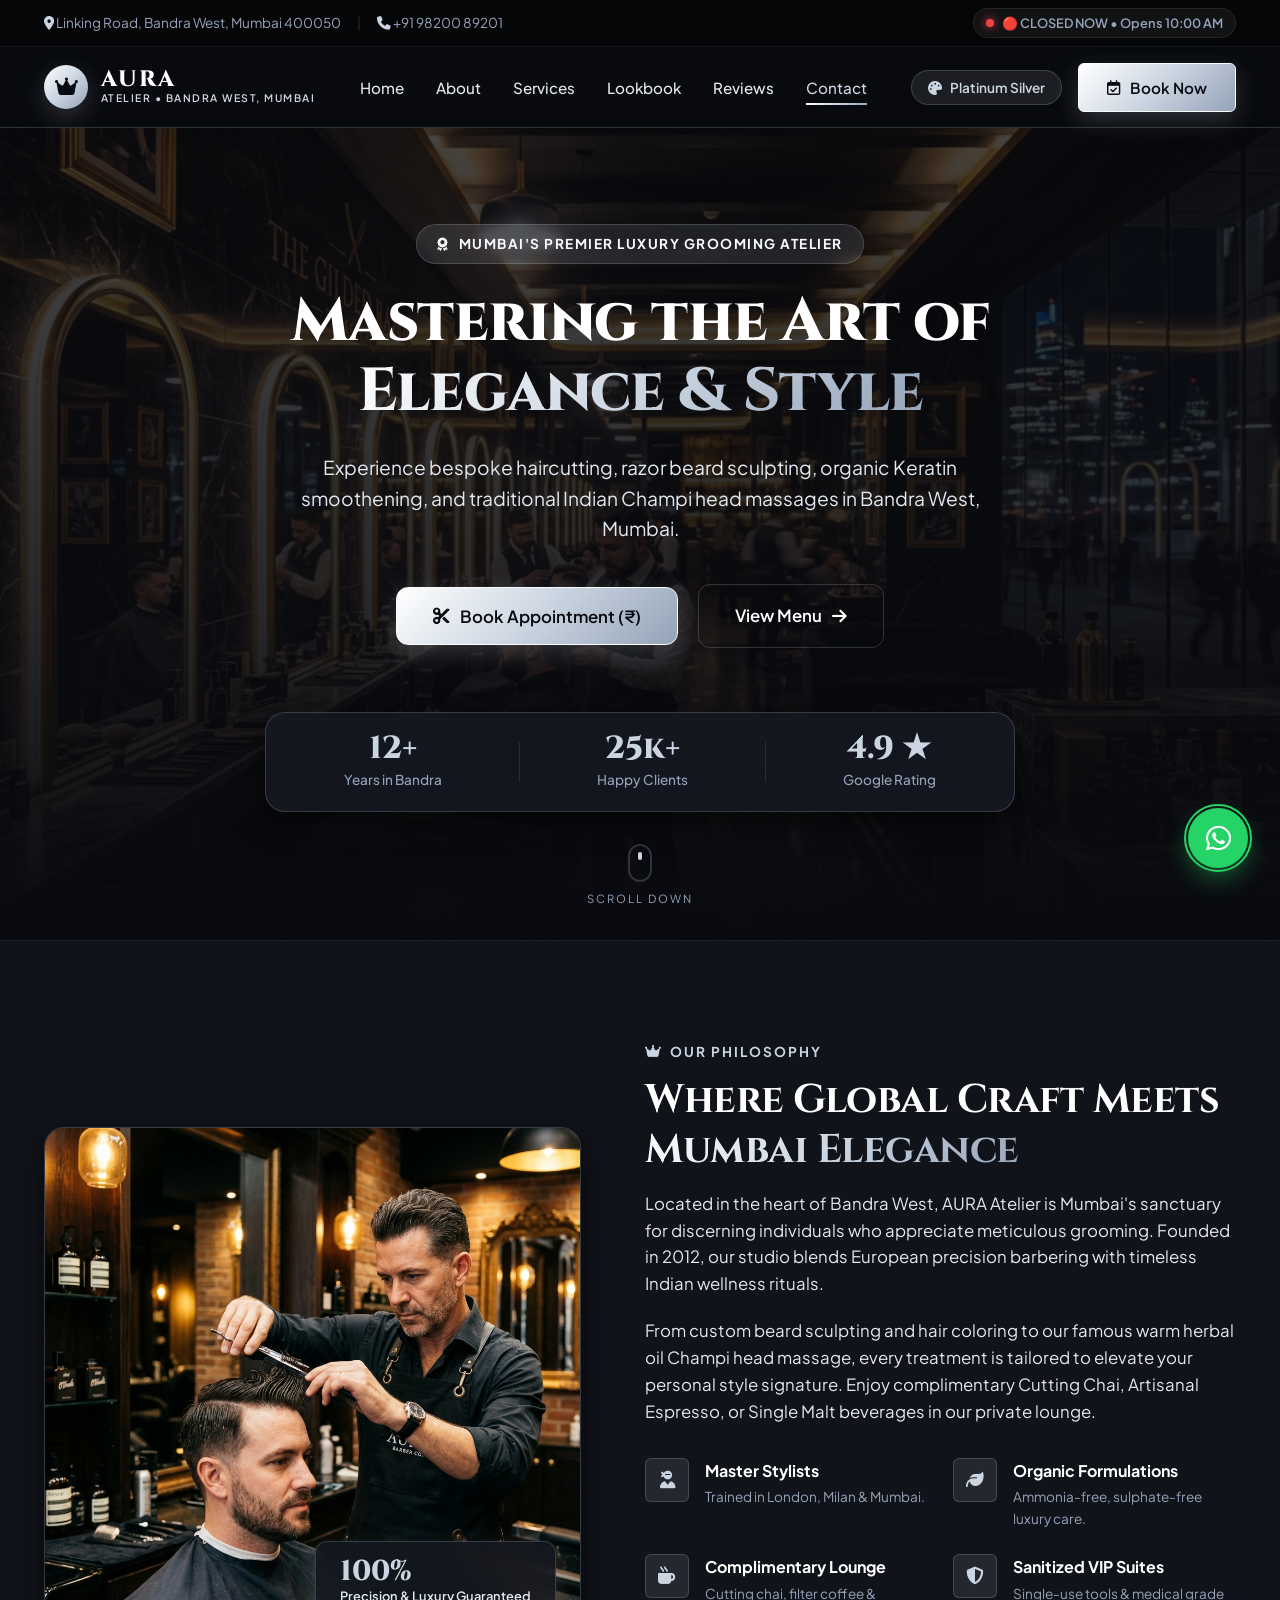
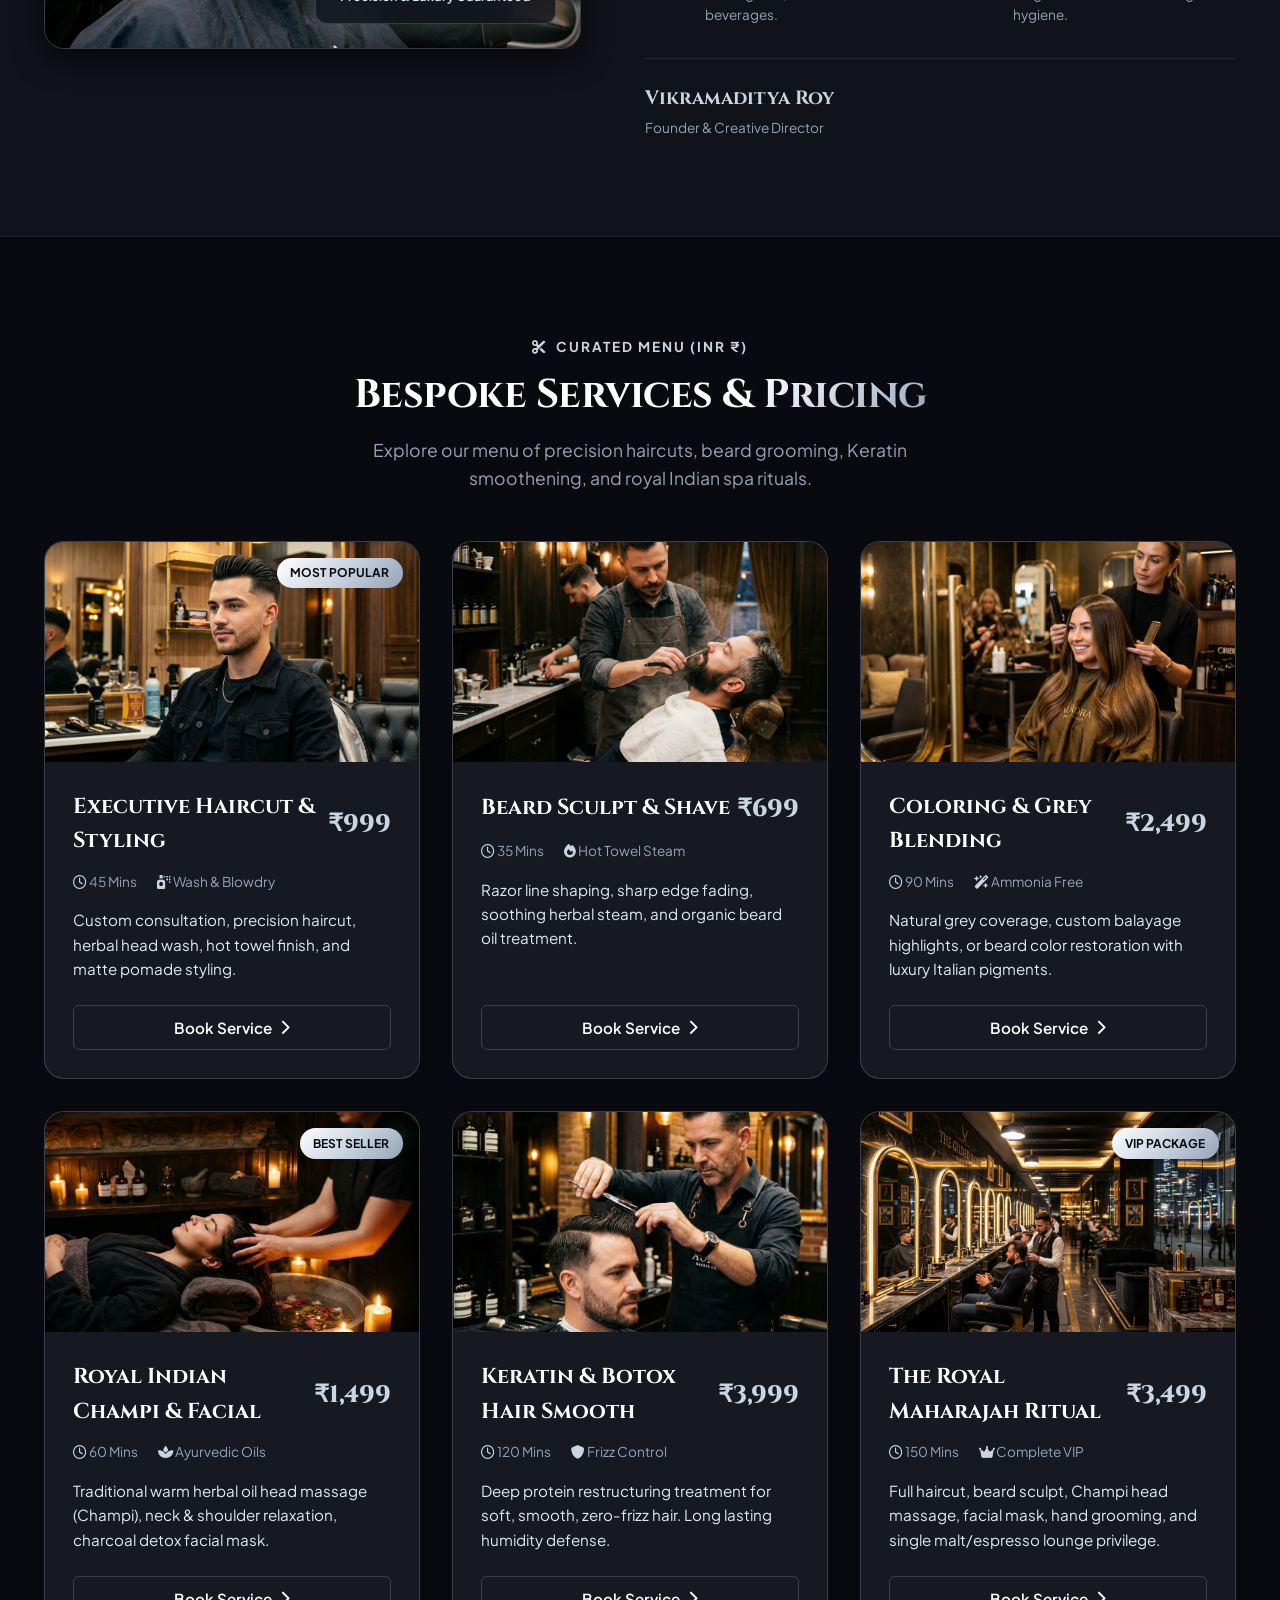
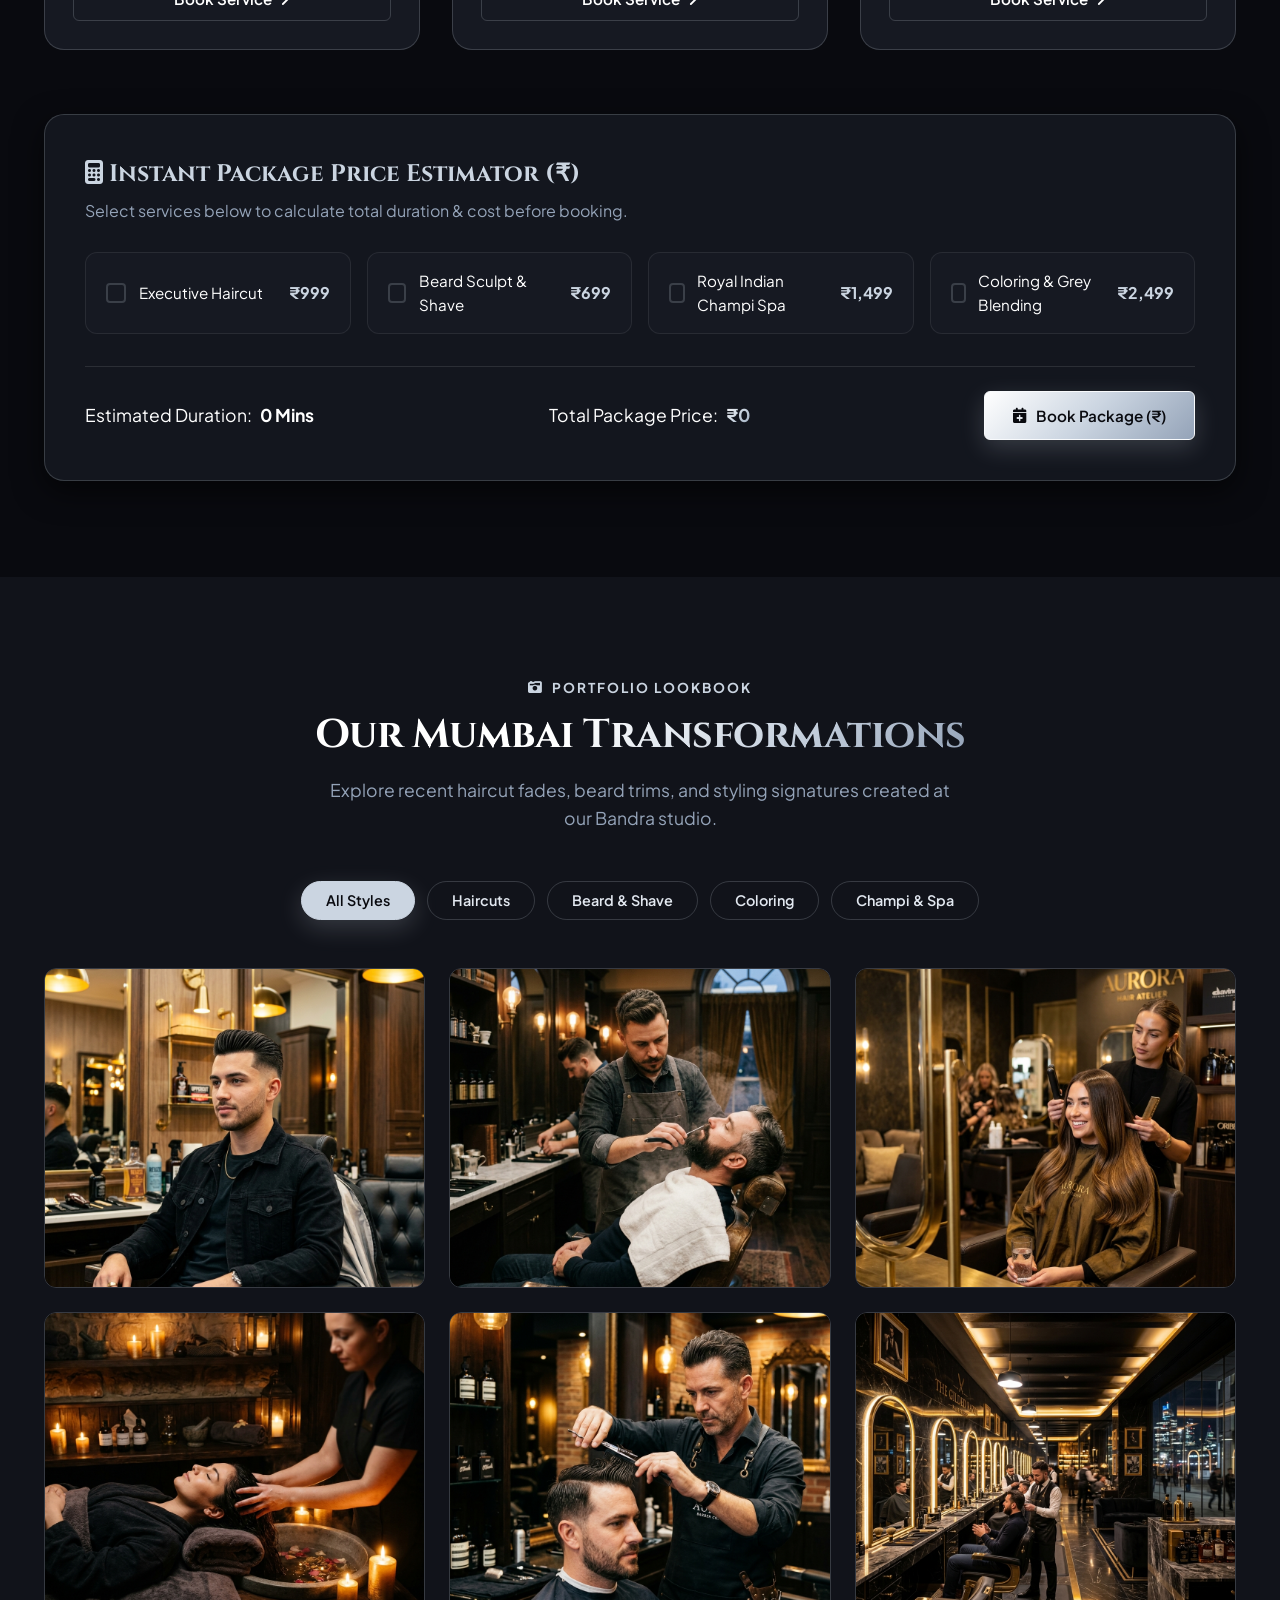
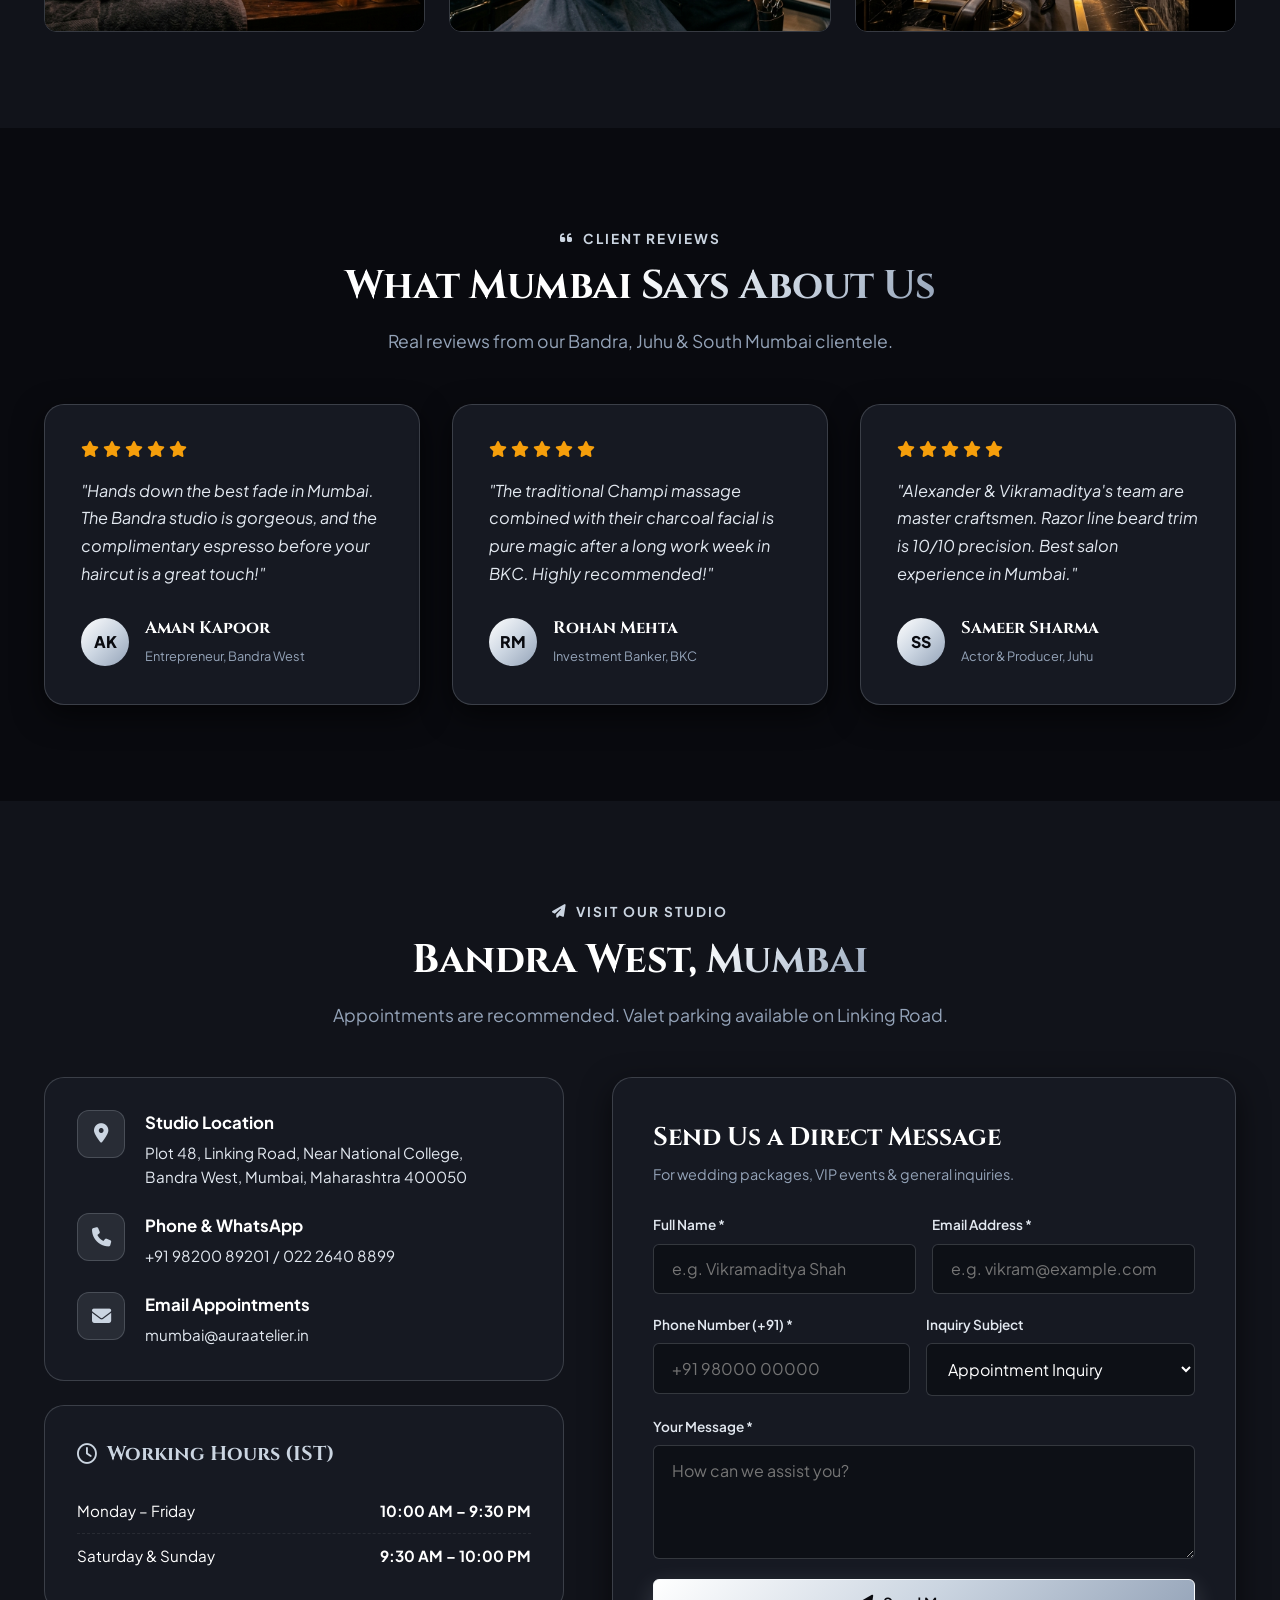
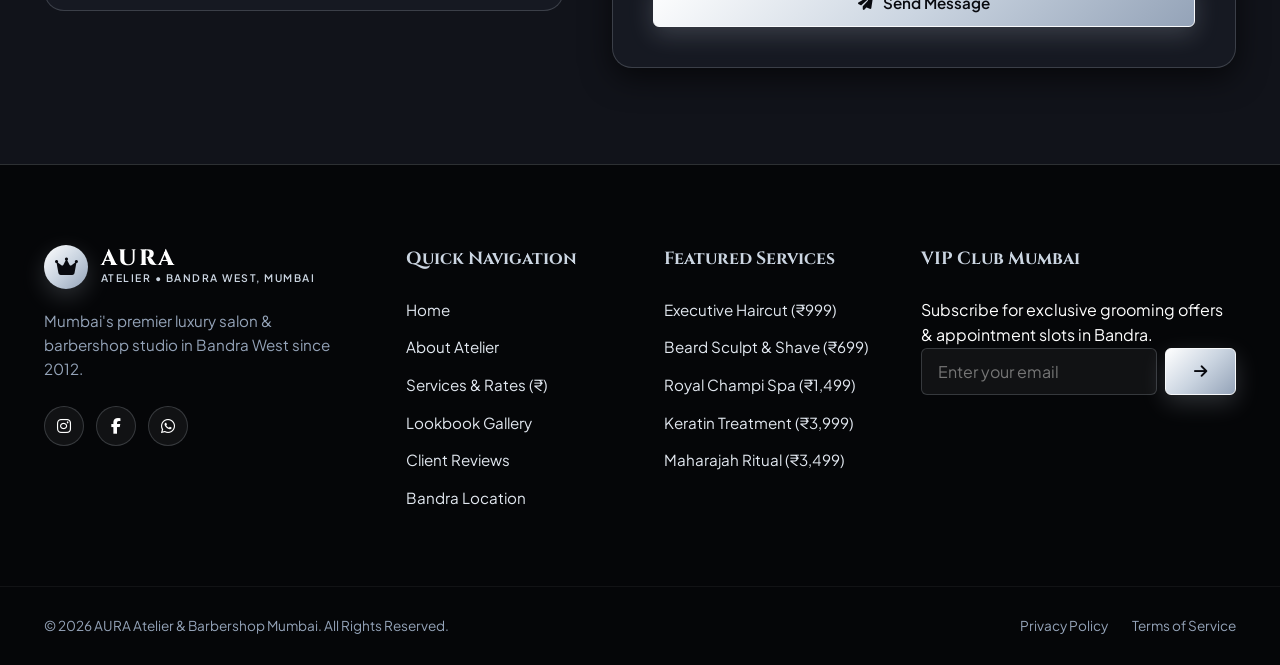
==== commit c250a518: "feat: add booking request confirmation modal" ====
--- a/index.html
+++ b/index.html
@@ -112,7 +112,7 @@
             View Menu <i class="fa-solid fa-arrow-right"></i>
           </a>
         </div>
-        
+
         <!-- Quick Stats Counters -->
         <div class="hero-stats">
           <div class="stat-card">
@@ -250,7 +250,7 @@
               Custom consultation, precision haircut, herbal head wash, hot towel finish, and matte pomade styling.
             </p>
             <div class="service-footer">
-              <button class="btn btn-service-book open-booking-modal" data-service="Executive Haircut (₹999)">
+              <button class="btn btn-service-book open-booking-modal" data-service="Executive Haircut (₹999)" data-service-id="1">
                 Book Service <i class="fa-solid fa-chevron-right"></i>
               </button>
             </div>
@@ -275,7 +275,7 @@
               Razor line shaping, sharp edge fading, soothing herbal steam, and organic beard oil treatment.
             </p>
             <div class="service-footer">
-              <button class="btn btn-service-book open-booking-modal" data-service="Beard Sculpt & Shave (₹699)">
+              <button class="btn btn-service-book open-booking-modal" data-service="Beard Sculpt & Shave (₹699)" data-service-id="2">
                 Book Service <i class="fa-solid fa-chevron-right"></i>
               </button>
             </div>
@@ -300,7 +300,7 @@
               Natural grey coverage, custom balayage highlights, or beard color restoration with luxury Italian pigments.
             </p>
             <div class="service-footer">
-              <button class="btn btn-service-book open-booking-modal" data-service="Coloring & Grey Blending (₹2,499)">
+              <button class="btn btn-service-book open-booking-modal" data-service="Coloring & Grey Blending (₹2,499)" data-service-id="3">
                 Book Service <i class="fa-solid fa-chevron-right"></i>
               </button>
             </div>
@@ -326,7 +326,7 @@
               Traditional warm herbal oil head massage (Champi), neck & shoulder relaxation, charcoal detox facial mask.
             </p>
             <div class="service-footer">
-              <button class="btn btn-service-book open-booking-modal" data-service="Royal Indian Champi & Facial (₹1,499)">
+              <button class="btn btn-service-book open-booking-modal" data-service="Royal Indian Champi & Facial (₹1,499)" data-service-id="4">
                 Book Service <i class="fa-solid fa-chevron-right"></i>
               </button>
             </div>
@@ -351,7 +351,7 @@
               Deep protein restructuring treatment for soft, smooth, zero-frizz hair. Long lasting humidity defense.
             </p>
             <div class="service-footer">
-              <button class="btn btn-service-book open-booking-modal" data-service="Keratin & Botox Treatment (₹3,999)">
+              <button class="btn btn-service-book open-booking-modal" data-service="Keratin & Botox Treatment (₹3,999)" data-service-id="13">
                 Book Service <i class="fa-solid fa-chevron-right"></i>
               </button>
             </div>
@@ -377,7 +377,7 @@
               Full haircut, beard sculpt, Champi head massage, facial mask, hand grooming, and single malt/espresso lounge privilege.
             </p>
             <div class="service-footer">
-              <button class="btn btn-service-book open-booking-modal" data-service="The Royal Maharajah Ritual (₹3,499)">
+              <button class="btn btn-service-book open-booking-modal" data-service="The Royal Maharajah Ritual (₹3,499)" data-service-id="1">
                 Book Service <i class="fa-solid fa-chevron-right"></i>
               </button>
             </div>
@@ -393,25 +393,25 @@
         </div>
         <div class="estimator-grid">
           <label class="estimator-item">
-            <input type="checkbox" class="estimator-checkbox" data-price="999" data-time="45" data-name="Executive Haircut">
+            <input type="checkbox" class="estimator-checkbox" data-price="999" data-time="45" data-name="Executive Haircut" data-id="1">
             <span class="custom-check"></span>
             <span class="est-name">Executive Haircut</span>
             <span class="est-price">₹999</span>
           </label>
           <label class="estimator-item">
-            <input type="checkbox" class="estimator-checkbox" data-price="699" data-time="35" data-name="Beard Sculpt">
+            <input type="checkbox" class="estimator-checkbox" data-price="699" data-time="35" data-name="Beard Sculpt" data-id="2">
             <span class="custom-check"></span>
             <span class="est-name">Beard Sculpt & Shave</span>
             <span class="est-price">₹699</span>
           </label>
           <label class="estimator-item">
-            <input type="checkbox" class="estimator-checkbox" data-price="1499" data-time="60" data-name="Royal Champi Spa">
+            <input type="checkbox" class="estimator-checkbox" data-price="1499" data-time="60" data-name="Royal Champi Spa" data-id="4">
             <span class="custom-check"></span>
             <span class="est-name">Royal Indian Champi Spa</span>
             <span class="est-price">₹1,499</span>
           </label>
           <label class="estimator-item">
-            <input type="checkbox" class="estimator-checkbox" data-price="2499" data-time="90" data-name="Hair Color">
+            <input type="checkbox" class="estimator-checkbox" data-price="2499" data-time="90" data-name="Hair Color" data-id="3">
             <span class="custom-check"></span>
             <span class="est-name">Coloring & Grey Blending</span>
             <span class="est-price">₹2,499</span>
@@ -655,7 +655,7 @@
           <form class="contact-form" id="contactForm" novalidate>
             <h3 class="form-title">Send Us a Direct Message</h3>
             <p class="form-subtitle">For wedding packages, VIP events & general inquiries.</p>
-            
+
             <div class="form-row">
               <div class="form-group">
                 <label for="contactName">Full Name *</label>
@@ -795,7 +795,7 @@
   <div class="modal-backdrop" id="bookingModal">
     <div class="modal-container">
       <button class="modal-close" id="modalCloseBtn" aria-label="Close Modal">&times;</button>
-      
+
       <div class="modal-header">
         <span class="modal-tag"><i class="fa-regular fa-calendar-check"></i> MUMBAI ATELIER RESERVATION</span>
         <h2 class="modal-title">Book Your Appointment</h2>
@@ -811,21 +811,22 @@
               <label for="bookingService">Service *</label>
               <select id="bookingService" class="form-input" required>
                 <option value="">-- Choose a Service --</option>
-                <option value="Executive Haircut (₹999)">Executive Haircut & Styling - ₹999 (45 mins)</option>
-                <option value="Beard Sculpt & Shave (₹699)">Beard Sculpt & Shave - ₹699 (35 mins)</option>
-                <option value="Royal Indian Champi Spa (₹1,499)">Royal Indian Champi Spa - ₹1,499 (60 mins)</option>
-                <option value="Coloring & Grey Blending (₹2,499)">Coloring & Grey Blending - ₹2,499 (90 mins)</option>
-                <option value="Keratin & Botox Treatment (₹3,999)">Keratin Hair Smooth - ₹3,999 (120 mins)</option>
-                <option value="The Royal Maharajah Ritual (₹3,499)">The Royal Maharajah Ritual - ₹3,499 (150 mins)</option>
+                <option value="Executive Haircut (₹999)" data-id="1">Executive Haircut & Styling - ₹999 (45 mins)</option>
+                <option value="Beard Sculpt & Shave (₹699)" data-id="2">Beard Sculpt & Shave - ₹699 (35 mins)</option>
+                <option value="Royal Indian Champi Spa (₹1,499)" data-id="4">Royal Indian Champi Spa - ₹1,499 (60 mins)</option>
+                <option value="Coloring & Grey Blending (₹2,499)" data-id="3">Coloring & Grey Blending - ₹2,499 (90 mins)</option>
+                <option value="Keratin & Botox Treatment (₹3,999)" data-id="13">Keratin Hair Smooth - ₹3,999 (120 mins)</option>
+                <option value="The Royal Maharajah Ritual (₹3,499)" data-id="1">The Royal Maharajah Ritual - ₹3,499 (150 mins)</option>
               </select>
             </div>
             <div class="form-group">
               <label for="bookingStylist">Master Stylist</label>
               <select id="bookingStylist" class="form-input">
-                <option value="First Available Senior Specialist">First Available Stylist</option>
-                <option value="Vikramaditya Roy (Creative Director)">Vikramaditya Roy (Creative Director)</option>
-                <option value="Alexander Vance (Fade & Color Lead)">Alexander Vance (Fade & Color Lead)</option>
-                <option value="Karan Sharma (Beard & Champi Expert)">Karan Sharma (Beard & Champi Expert)</option>
+                <option value="First Available Senior Specialist" data-id="1">First Available Stylist</option>
+                <option value="Vikramaditya Roy (Creative Director)" data-id="1">Vikramaditya Roy (Creative Director)</option>
+                <option value="Alexander Vance (Fade & Color Lead)" data-id="1">Alexander Vance (Fade & Color Lead)</option>
+                <option value="Dante Rossi (Stylist Specialist)" data-id="2">Dante Rossi (Stylist Specialist)</option>
+                <option value="Karan Sharma (Beard & Champi Expert)" data-id="3">Karan Sharma (Beard & Champi Expert)</option>
               </select>
             </div>
           </div>
@@ -876,9 +877,59 @@
         </div>
 
         <button type="submit" class="btn btn-platinum w-100 btn-lg" id="confirmBookingBtn">
-          <i class="fa-solid fa-check"></i> Confirm Reservation (₹)
+          <i class="fa-solid fa-check"></i> Submit Reservation Request (₹)
         </button>
       </form>
+    </div>
+  </div>
+
+  <!-- Booking Request Received Confirmation Modal -->
+  <div class="modal-backdrop" id="confirmationModal">
+    <div class="modal-container confirmation-modal-container">
+      <button class="modal-close" id="confirmationCloseBtn" aria-label="Close Confirmation Modal">&times;</button>
+
+      <div class="confirmation-content text-center">
+        <!-- Large circular checkmark icon -->
+        <div class="checkmark-circle">
+          <i class="fa-solid fa-check"></i>
+        </div>
+
+        <!-- Elegant serif heading -->
+        <h2 class="confirmation-title">BOOKING REQUEST RECEIVED</h2>
+        <p class="confirmation-subtitle">Your reservation request has been successfully submitted.</p>
+
+        <!-- Prominent Reference ID -->
+        <div class="confirmation-ref-box">
+          <span class="ref-label">BOOKING ID</span>
+          <span class="ref-id" id="confirmRefId">AURA-0000</span>
+        </div>
+
+        <!-- Dynamic Appointment Details -->
+        <div class="confirmation-details-box">
+          <div class="detail-line-primary" id="confirmCustomerAndService">
+            Customer Name — Service Name
+          </div>
+          <div class="detail-line-secondary" id="confirmDateTime">
+            Date at Time
+          </div>
+        </div>
+
+        <!-- Status Badge -->
+        <div class="confirmation-status-badge">
+          <span class="status-indicator-dot"></span>
+          <span>STATUS: AWAITING CONFIRMATION</span>
+        </div>
+
+        <!-- WhatsApp Info Note -->
+        <p class="confirmation-notice">
+          <i class="fa-brands fa-whatsapp"></i> You'll receive a WhatsApp confirmation once the salon approves your appointment.
+        </p>
+
+        <!-- Done Action Button -->
+        <button class="btn btn-platinum btn-lg w-100" id="confirmationDoneBtn">
+          Done
+        </button>
+      </div>
     </div>
   </div>
 
--- a/css/styles.css
+++ b/css/styles.css
@@ -1436,6 +1436,138 @@
   display: flex;
   align-items: center;
   gap: 0.5rem;
+}
+
+/* --------------------------------------------------------------------------
+   Confirmation Modal Custom Styling
+   -------------------------------------------------------------------------- */
+.confirmation-modal-container {
+  max-width: 500px;
+  padding: 3rem 2.25rem;
+}
+
+.confirmation-content {
+  display: flex;
+  flex-direction: column;
+  align-items: center;
+}
+
+.checkmark-circle {
+  width: 76px;
+  height: 76px;
+  border-radius: 50%;
+  background: rgba(203, 213, 225, 0.12);
+  border: 2px solid var(--accent-platinum);
+  color: var(--accent-platinum);
+  display: flex;
+  align-items: center;
+  justify-content: center;
+  font-size: 2.2rem;
+  margin: 0 auto 1.5rem auto;
+  box-shadow: var(--shadow-platinum);
+}
+
+.confirmation-title {
+  font-family: var(--font-heading);
+  font-size: 1.65rem;
+  font-weight: 700;
+  letter-spacing: 1.5px;
+  margin-bottom: 0.4rem;
+  color: var(--text-primary);
+}
+
+.confirmation-subtitle {
+  color: var(--text-muted);
+  font-size: 0.92rem;
+  margin-bottom: 1.5rem;
+}
+
+.confirmation-ref-box {
+  background: rgba(9, 10, 15, 0.75);
+  border: 1px dashed var(--border-color);
+  padding: 0.75rem 1.5rem;
+  border-radius: var(--radius-md);
+  margin-bottom: 1.25rem;
+  display: flex;
+  flex-direction: column;
+  align-items: center;
+  gap: 0.2rem;
+  width: 100%;
+}
+
+.ref-label {
+  font-size: 0.7rem;
+  letter-spacing: 2px;
+  color: var(--text-muted);
+  font-weight: 600;
+}
+
+.ref-id {
+  font-family: var(--font-heading);
+  font-size: 1.5rem;
+  font-weight: 800;
+  color: var(--accent-platinum);
+  letter-spacing: 2px;
+}
+
+.confirmation-details-box {
+  background: var(--bg-card);
+  border: 1px solid var(--border-color);
+  padding: 1.15rem 1.25rem;
+  border-radius: var(--radius-md);
+  margin-bottom: 1.25rem;
+  display: flex;
+  flex-direction: column;
+  gap: 0.35rem;
+  width: 100%;
+  text-align: center;
+}
+
+.detail-line-primary {
+  font-size: 1.05rem;
+  font-weight: 700;
+  color: var(--text-primary);
+}
+
+.detail-line-secondary {
+  font-size: 0.92rem;
+  color: var(--accent-platinum);
+  font-weight: 500;
+}
+
+.confirmation-status-badge {
+  display: inline-flex;
+  align-items: center;
+  gap: 0.6rem;
+  background: rgba(245, 158, 11, 0.12);
+  border: 1px solid rgba(245, 158, 11, 0.3);
+  color: #f59e0b;
+  padding: 0.45rem 1.2rem;
+  border-radius: var(--radius-pill);
+  font-size: 0.8rem;
+  font-weight: 700;
+  letter-spacing: 1.2px;
+  margin-bottom: 1.25rem;
+}
+
+.status-indicator-dot {
+  width: 8px;
+  height: 8px;
+  border-radius: 50%;
+  background-color: #f59e0b;
+  box-shadow: 0 0 10px #f59e0b;
+}
+
+.confirmation-notice {
+  font-size: 0.85rem;
+  color: var(--text-muted);
+  margin-bottom: 1.75rem;
+  line-height: 1.5;
+}
+
+.confirmation-notice i {
+  color: #25d366;
+  margin-right: 0.3rem;
 }
 
 /* Lightbox Modal */
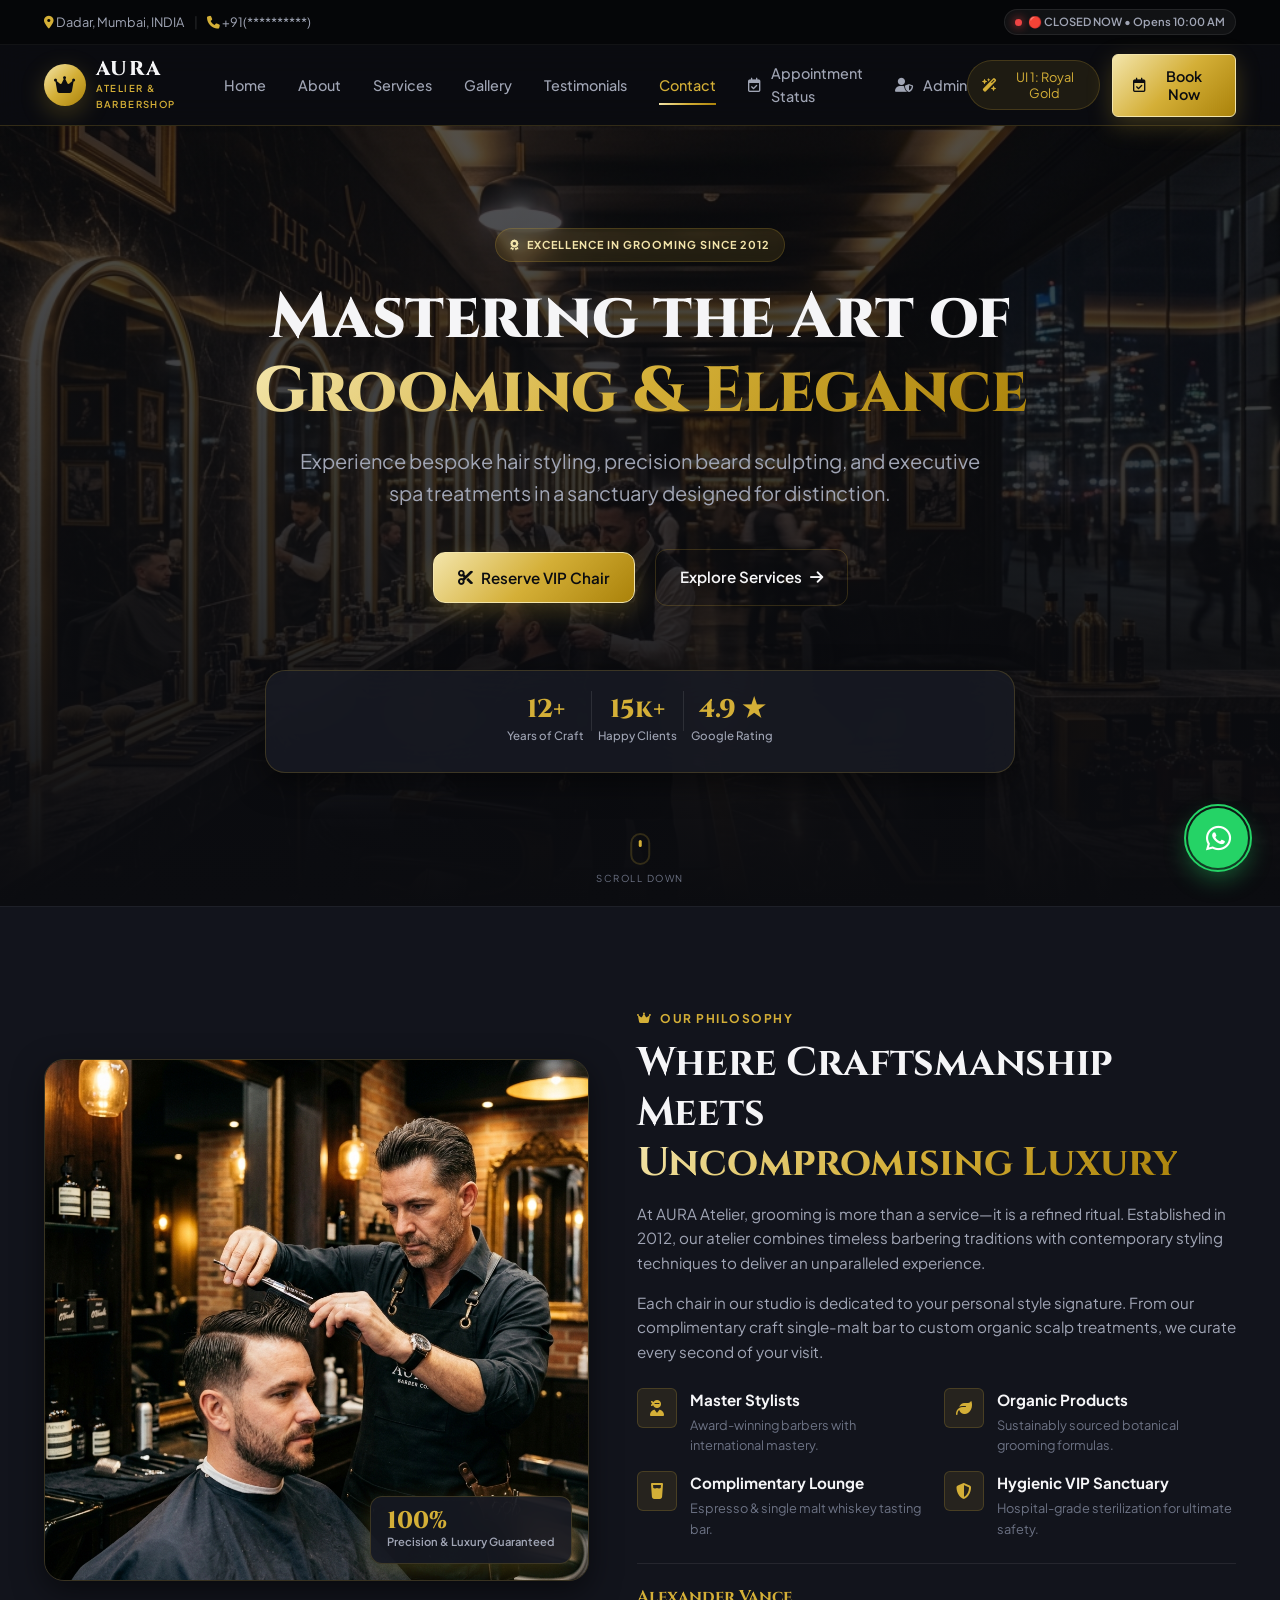
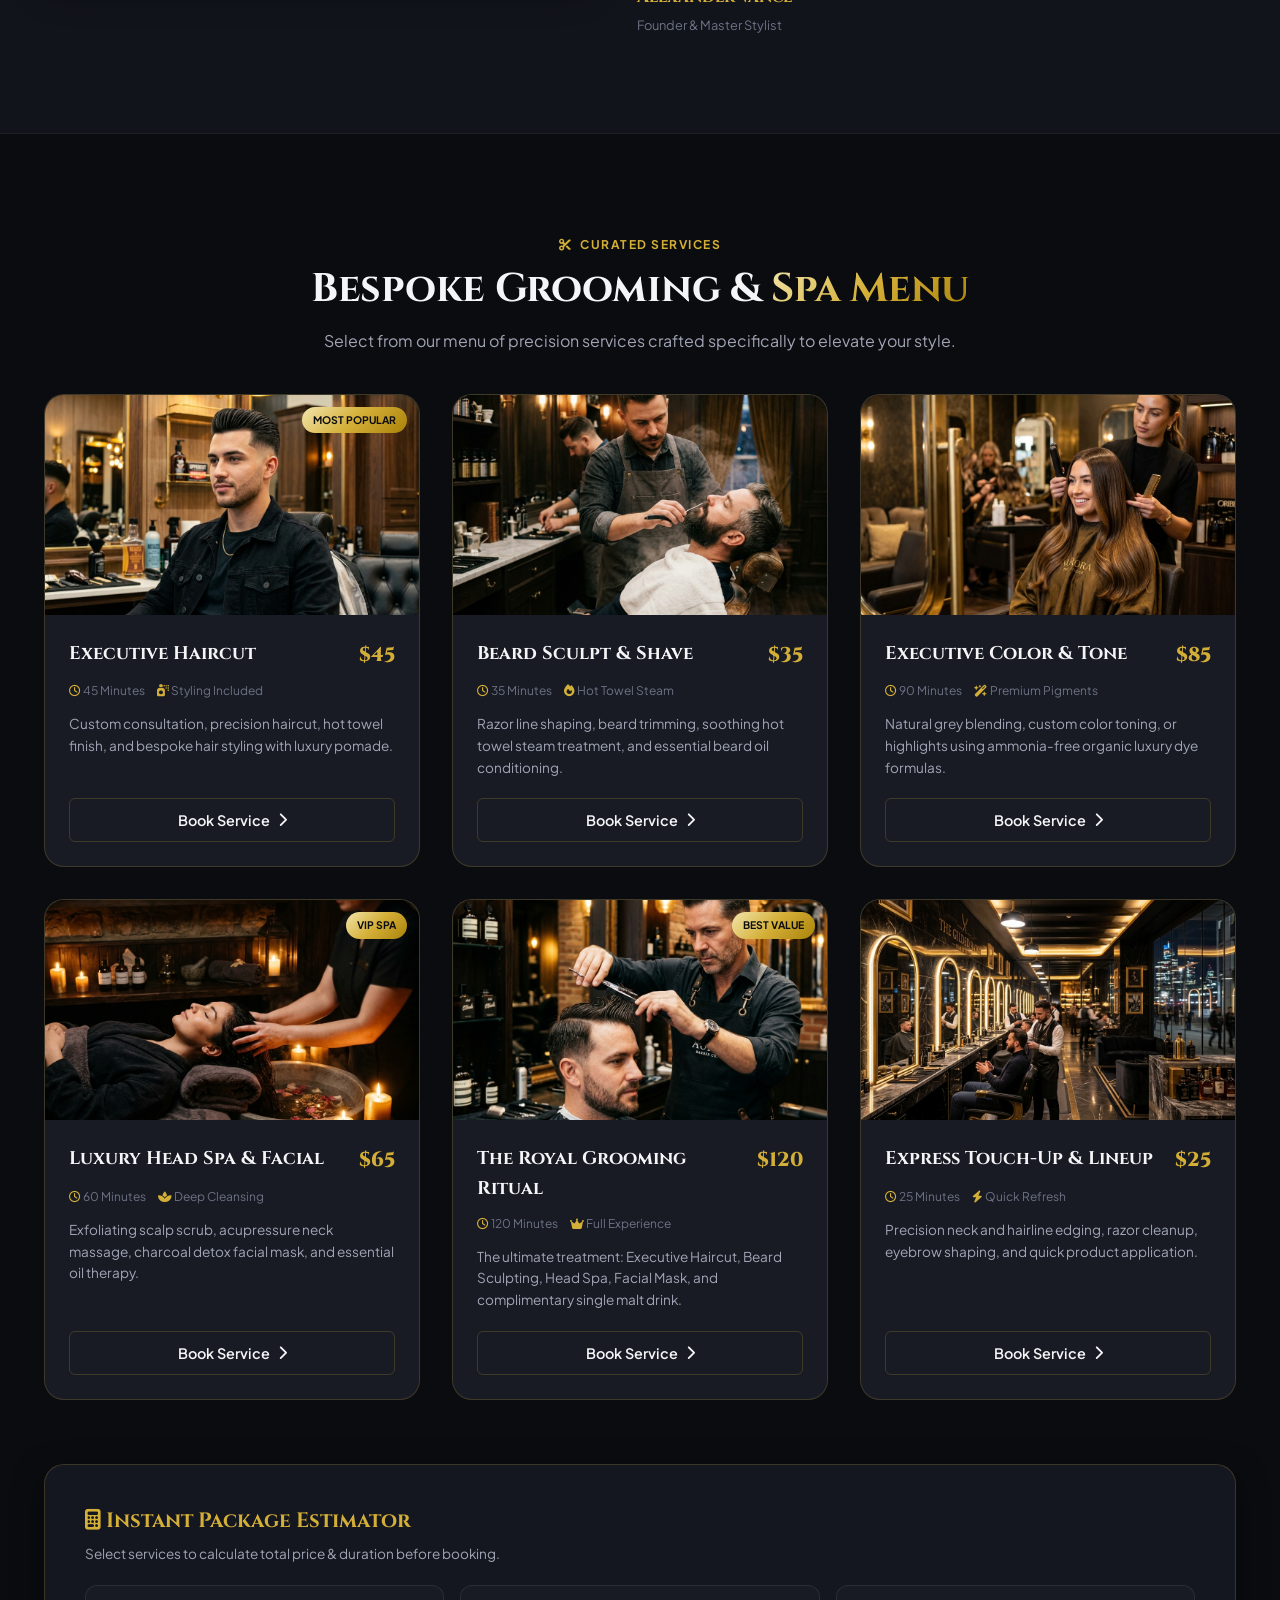
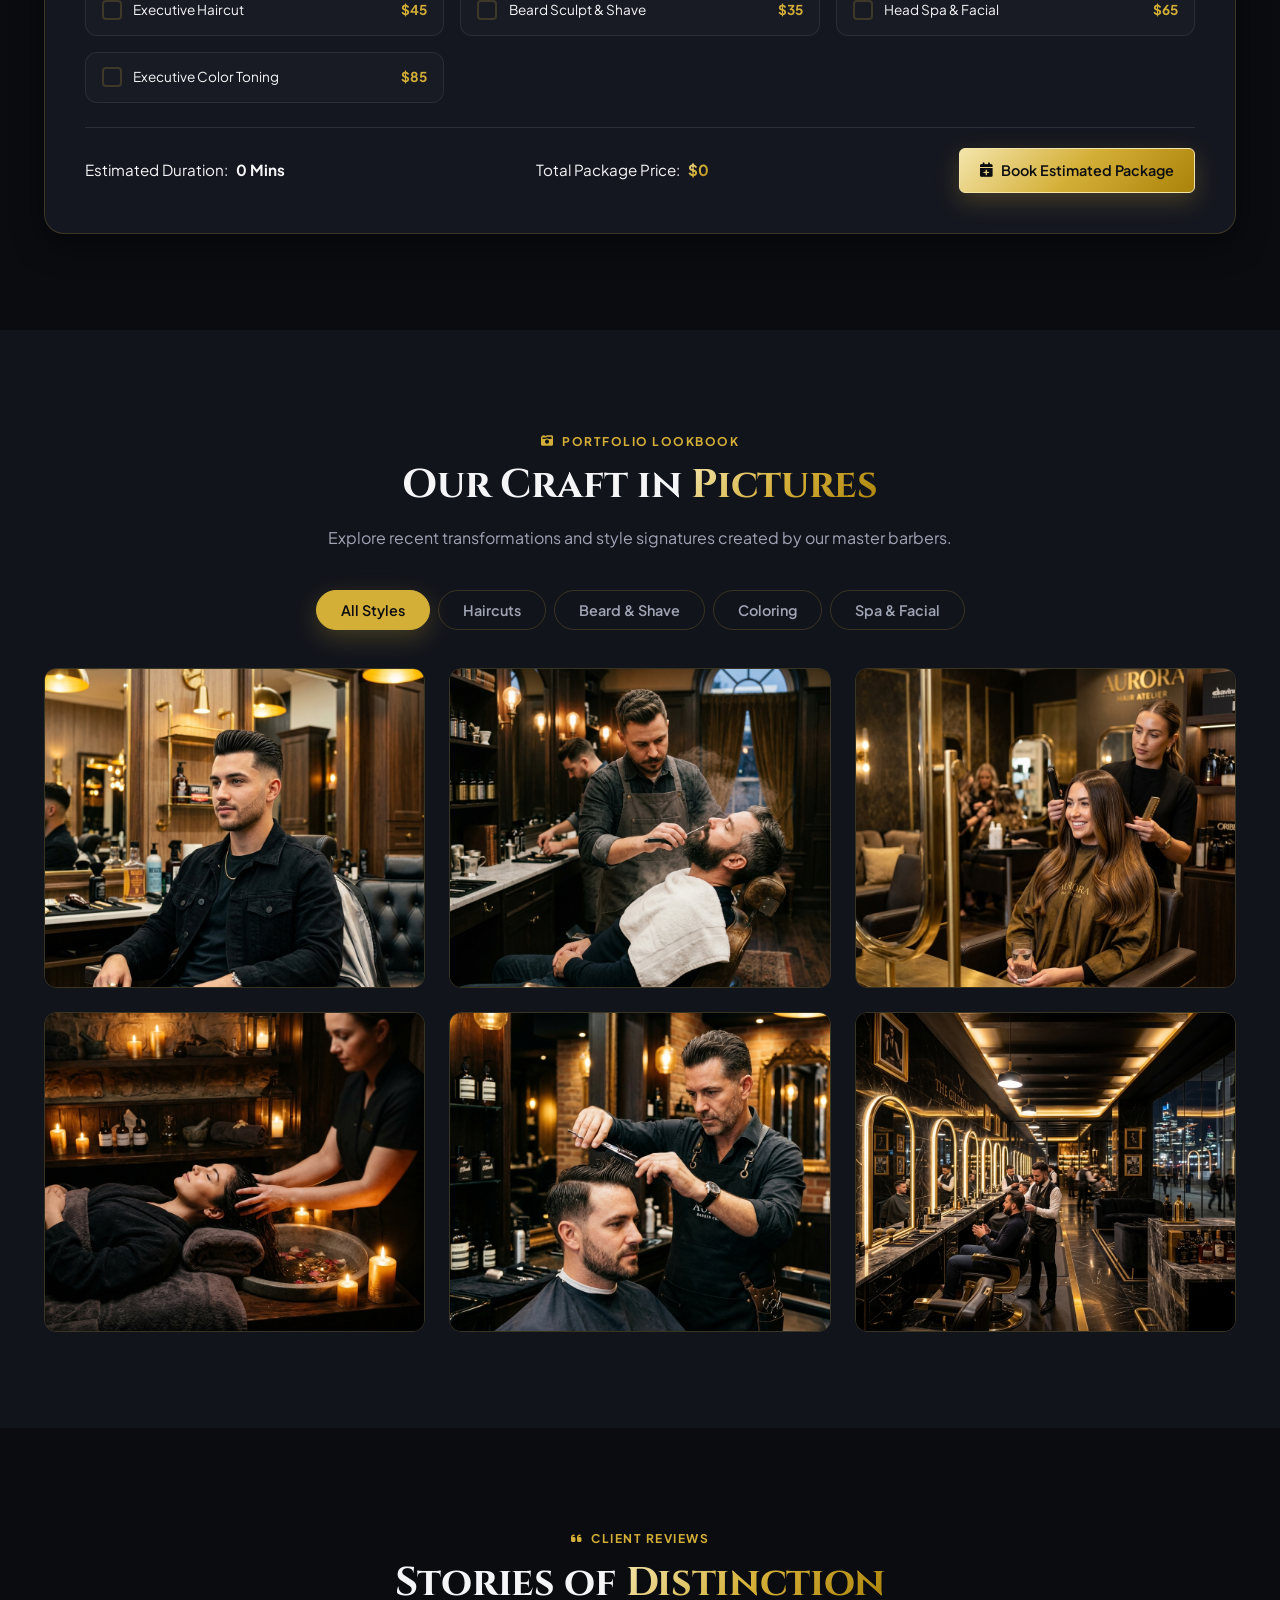
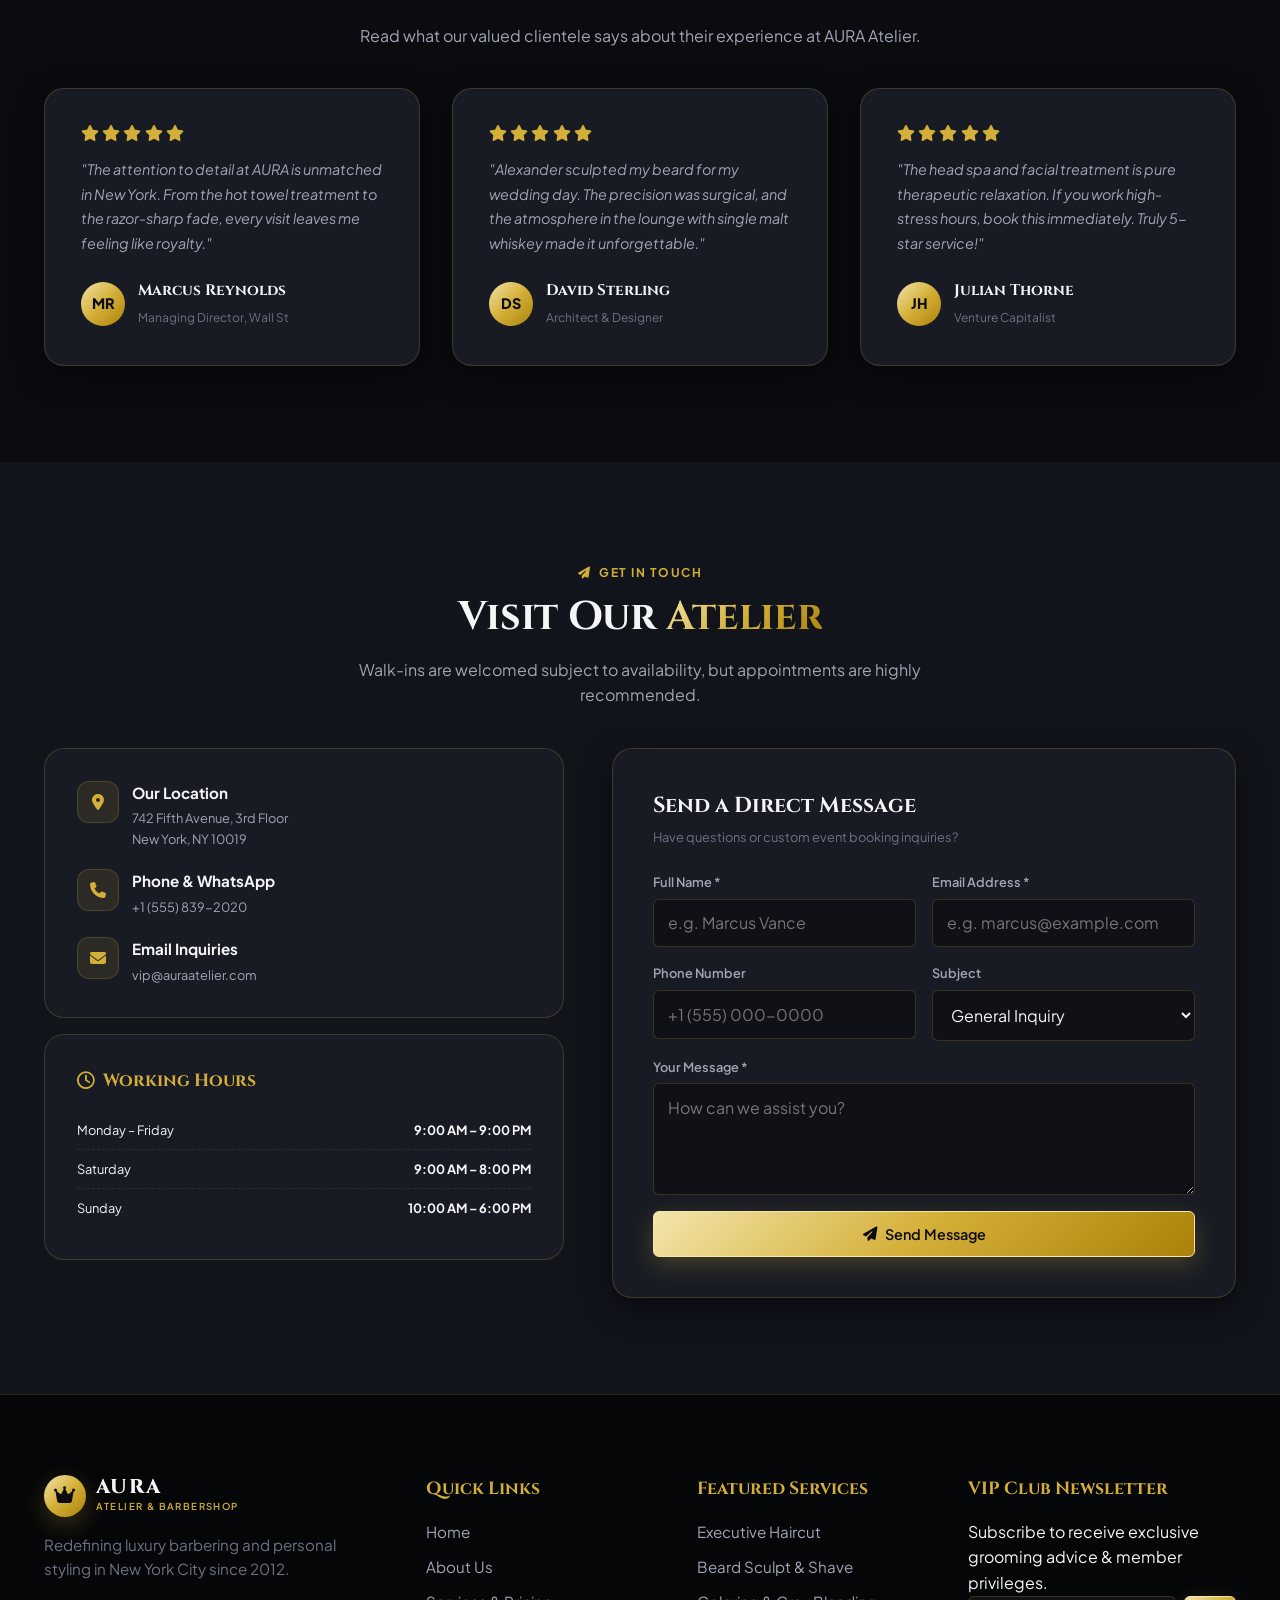
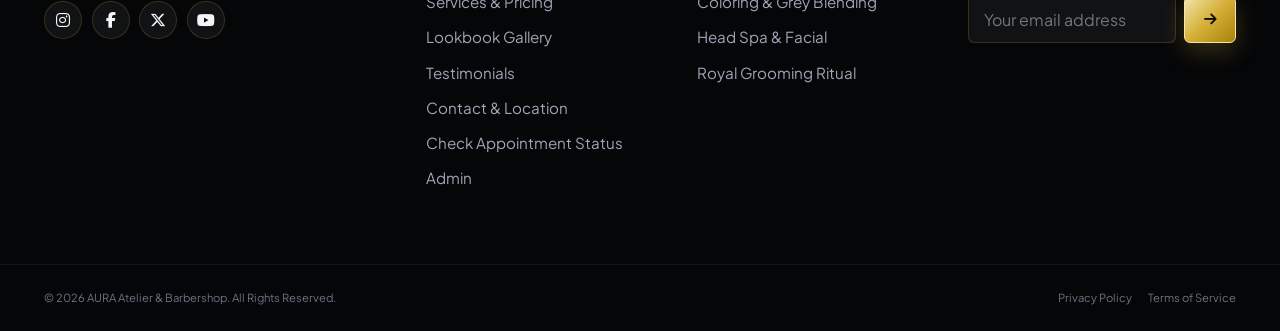
==== commit 7260e0c7: "feat: prepare frontend and backend for deployment" ====
--- a/index.html
+++ b/index.html
@@ -1,12 +1,12 @@
 <!DOCTYPE html>
-<html lang="en" data-theme="platinum">
+<html lang="en" data-theme="gold">
 <head>
   <meta charset="UTF-8">
   <meta name="viewport" content="width=device-width, initial-scale=1.0">
-  <title>AURA Atelier & Barbershop | Luxury Grooming Studio, Bandra West, Mumbai</title>
-  <meta name="description" content="Mumbai's premier luxury salon & barbershop in Bandra West. Experience precision haircuts, beard sculpting, Keratin treatments, and traditional Champi head massages. Book VIP chair today.">
-  <meta name="keywords" content="salon in mumbai, barbershop bandra, haircut mumbai, beard trim bandra, hair keratin treatment, AURA atelier, grooming studio mumbai">
-  <meta name="theme-color" content="#09090b">
+  <title>AURA Atelier & Barbershop | Luxury Grooming & Salon</title>
+  <meta name="description" content="Experience world-class luxury grooming, precision haircuts, beard sculpting, and spa treatments at AURA Atelier. Book your VIP appointment today.">
+  <meta name="keywords" content="barbershop, luxury salon, haircut, beard trim, hair color, spa, AURA Atelier, grooming">
+  <meta name="theme-color" content="#0b0c10">
 
   <!-- Google Fonts -->
   <link rel="preconnect" href="https://fonts.googleapis.com">
@@ -25,9 +25,9 @@
   <div class="top-bar">
     <div class="container top-bar-container">
       <div class="top-bar-info">
-        <span><i class="fa-solid fa-location-dot"></i> Linking Road, Bandra West, Mumbai 400050</span>
+        <span><i class="fa-solid fa-location-dot"></i> Dadar, Mumbai, INDIA </span>
         <span class="divider">|</span>
-        <span><i class="fa-solid fa-phone"></i> +91 98200 89201</span>
+        <span><i class="fa-solid fa-phone"></i> +91(**********)</span>
       </div>
       <div class="top-bar-right">
         <div class="status-badge" id="shopStatusBadge">
@@ -41,41 +41,81 @@
   <!-- Main Navigation Header -->
   <header class="navbar" id="navbar">
     <div class="container navbar-container">
+
       <!-- Brand Logo -->
       <a href="#home" class="brand-logo" id="brandLogo">
         <div class="logo-emblem"><i class="fa-solid fa-crown"></i></div>
         <div class="logo-text">
           <span class="brand-name">AURA</span>
-          <span class="brand-sub">ATELIER • BANDRA WEST, MUMBAI</span>
+          <span class="brand-sub">ATELIER & BARBERSHOP</span>
         </div>
       </a>
 
       <!-- Navigation Links -->
       <nav class="nav-menu" id="navMenu">
         <ul class="nav-list">
-          <li class="nav-item"><a href="#home" class="nav-link active">Home</a></li>
-          <li class="nav-item"><a href="#about" class="nav-link">About</a></li>
-          <li class="nav-item"><a href="#services" class="nav-link">Services</a></li>
-          <li class="nav-item"><a href="#gallery" class="nav-link">Lookbook</a></li>
-          <li class="nav-item"><a href="#testimonials" class="nav-link">Reviews</a></li>
-          <li class="nav-item"><a href="#contact" class="nav-link">Contact</a></li>
+          <li class="nav-item">
+            <a href="#home" class="nav-link active">Home</a>
+          </li>
+
+          <li class="nav-item">
+            <a href="#about" class="nav-link">About</a>
+          </li>
+
+          <li class="nav-item">
+            <a href="#services" class="nav-link">Services</a>
+          </li>
+
+          <li class="nav-item">
+            <a href="#gallery" class="nav-link">Gallery</a>
+          </li>
+
+          <li class="nav-item">
+            <a href="#testimonials" class="nav-link">Testimonials</a>
+          </li>
+
+          <li class="nav-item">
+            <a href="#contact" class="nav-link">Contact</a>
+          </li>
+
+          <!-- Customer Appointment Status Page -->
+          <li class="nav-item">
+            <a href="appointment-status.html" class="nav-link">
+              <i class="fa-regular fa-calendar-check"></i>
+              Appointment Status
+            </a>
+          </li>
+
+          <!-- Admin Demo Page -->
+          <li class="nav-item">
+            <a href="admin.html" class="nav-link">
+              <i class="fa-solid fa-user-shield"></i>
+              Admin
+            </a>
+          </li>
         </ul>
+
         <div class="mobile-nav-footer">
-          <button class="btn btn-platinum w-100 open-booking-modal">
-            <i class="fa-regular fa-calendar-check"></i> Book VIP Chair
+          <button class="btn btn-gold w-100 open-booking-modal">
+            <i class="fa-regular fa-calendar-check"></i> Book Now
           </button>
         </div>
       </nav>
 
-      <!-- Nav Actions (Theme Switcher & Book CTA) -->
+      <!-- Nav Actions -->
       <div class="nav-actions">
+
         <!-- UI & Theme Toggle Button -->
-        <button class="theme-toggle-btn" id="themeToggleBtn" title="Switch Theme Accent">
-          <span class="theme-icon"><i class="fa-solid fa-palette"></i></span>
-          <span class="theme-label" id="themeLabel">Platinum Silver</span>
+        <button class="theme-toggle-btn" id="themeToggleBtn" title="Switch UI Style & Theme">
+          <span class="theme-icon">
+            <i class="fa-solid fa-wand-magic-sparkles"></i>
+          </span>
+          <span class="theme-label" id="themeLabel">
+            UI 1: Royal Gold
+          </span>
         </button>
 
-        <button class="btn btn-platinum nav-cta open-booking-modal d-none-mobile">
+        <button class="btn btn-gold nav-cta open-booking-modal d-none-mobile">
           <i class="fa-regular fa-calendar-check"></i> Book Now
         </button>
 
@@ -92,50 +132,68 @@
   <!-- Hero Section -->
   <section class="hero" id="home">
     <div class="hero-bg-overlay"></div>
+
     <div class="container hero-container">
-      <div class="hero-content">
+      <div class="hero-content" data-aos="fade-up">
+
         <div class="hero-badge">
-          <i class="fa-solid fa-award"></i> MUMBAI'S PREMIER LUXURY GROOMING ATELIER
-        </div>
+          <i class="fa-solid fa-award"></i>
+          EXCELLENCE IN GROOMING SINCE 2012
+        </div>
+
         <h1 class="hero-title">
           Mastering the Art of <br>
-          <span class="platinum-gradient-text" id="heroAccentText">Elegance & Style</span>
+          <span class="gold-gradient-text" id="heroAccentText">
+            Grooming & Elegance
+          </span>
         </h1>
+
         <p class="hero-subtitle">
-          Experience bespoke haircutting, razor beard sculpting, organic Keratin smoothening, and traditional Indian Champi head massages in Bandra West, Mumbai.
+          Experience bespoke hair styling, precision beard sculpting, and executive spa treatments in a sanctuary designed for distinction.
         </p>
+
         <div class="hero-actions">
-          <button class="btn btn-platinum btn-lg open-booking-modal">
-            <i class="fa-solid fa-scissors"></i> Book Appointment (₹)
+          <button class="btn btn-gold btn-lg open-booking-modal">
+            <i class="fa-solid fa-scissors"></i>
+            Reserve VIP Chair
           </button>
+
           <a href="#services" class="btn btn-outline btn-lg">
-            View Menu <i class="fa-solid fa-arrow-right"></i>
+            Explore Services
+            <i class="fa-solid fa-arrow-right"></i>
           </a>
         </div>
 
         <!-- Quick Stats Counters -->
         <div class="hero-stats">
           <div class="stat-card">
-            <span class="stat-number">12+</span>
-            <span class="stat-label">Years in Bandra</span>
-          </div>
+            <span class="stat-number" data-count="12">12+</span>
+            <span class="stat-label">Years of Craft</span>
+          </div>
+
           <div class="stat-divider"></div>
+
           <div class="stat-card">
-            <span class="stat-number">25k+</span>
+            <span class="stat-number" data-count="15000">15k+</span>
             <span class="stat-label">Happy Clients</span>
           </div>
+
           <div class="stat-divider"></div>
+
           <div class="stat-card">
             <span class="stat-number">4.9 ★</span>
             <span class="stat-label">Google Rating</span>
           </div>
         </div>
+
       </div>
     </div>
 
     <!-- Scroll Indicator -->
     <a href="#about" class="scroll-down-indicator" aria-label="Scroll to About Section">
-      <span class="mouse"><span class="wheel"></span></span>
+      <span class="mouse">
+        <span class="wheel"></span>
+      </span>
       <span class="scroll-text">SCROLL DOWN</span>
     </a>
   </section>
@@ -144,71 +202,113 @@
   <section class="section about-section" id="about">
     <div class="container">
       <div class="about-grid">
+
         <!-- About Image Visual -->
         <div class="about-image-wrapper">
           <div class="image-frame">
-            <img src="assets/images/about_barber.png" alt="Master Barber in Mumbai Atelier" class="about-img">
+            <img src="assets/images/about_barber.png"
+                 alt="Master Barber Craftsmanship"
+                 class="about-img">
+
             <div class="experience-badge">
               <span class="badge-num">100%</span>
-              <span class="badge-txt">Precision & Luxury Guaranteed</span>
+              <span class="badge-txt">
+                Precision & Luxury Guaranteed
+              </span>
             </div>
           </div>
         </div>
 
         <!-- About Text Content -->
         <div class="about-content">
+
           <div class="section-tag">
-            <i class="fa-solid fa-crown"></i> OUR PHILOSOPHY
-          </div>
+            <i class="fa-solid fa-crown"></i>
+            OUR PHILOSOPHY
+          </div>
+
           <h2 class="section-title">
-            Where Global Craft Meets <span class="accent-text">Mumbai Elegance</span>
+            Where Craftsmanship Meets
+            <span class="accent-text">
+              Uncompromising Luxury
+            </span>
           </h2>
+
           <p class="about-desc">
-            Located in the heart of Bandra West, AURA Atelier is Mumbai's sanctuary for discerning individuals who appreciate meticulous grooming. Founded in 2012, our studio blends European precision barbering with timeless Indian wellness rituals.
+            At AURA Atelier, grooming is more than a service—it is a refined ritual. Established in 2012, our atelier combines timeless barbering traditions with contemporary styling techniques to deliver an unparalleled experience.
           </p>
+
           <p class="about-desc">
-            From custom beard sculpting and hair coloring to our famous warm herbal oil Champi head massage, every treatment is tailored to elevate your personal style signature. Enjoy complimentary Cutting Chai, Artisanal Espresso, or Single Malt beverages in our private lounge.
+            Each chair in our studio is dedicated to your personal style signature. From our complimentary craft single-malt bar to custom organic scalp treatments, we curate every second of your visit.
           </p>
 
           <!-- Feature Highlights Grid -->
           <div class="about-features-grid">
+
             <div class="feature-item">
-              <div class="feature-icon"><i class="fa-solid fa-user-ninja"></i></div>
+              <div class="feature-icon">
+                <i class="fa-solid fa-user-ninja"></i>
+              </div>
+
               <div class="feature-text">
                 <h4>Master Stylists</h4>
-                <p>Trained in London, Milan & Mumbai.</p>
+                <p>
+                  Award-winning barbers with international mastery.
+                </p>
               </div>
             </div>
+
             <div class="feature-item">
-              <div class="feature-icon"><i class="fa-solid fa-leaf"></i></div>
+              <div class="feature-icon">
+                <i class="fa-solid fa-leaf"></i>
+              </div>
+
               <div class="feature-text">
-                <h4>Organic Formulations</h4>
-                <p>Ammonia-free, sulphate-free luxury care.</p>
+                <h4>Organic Products</h4>
+                <p>
+                  Sustainably sourced botanical grooming formulas.
+                </p>
               </div>
             </div>
+
             <div class="feature-item">
-              <div class="feature-icon"><i class="fa-solid fa-mug-hot"></i></div>
+              <div class="feature-icon">
+                <i class="fa-solid fa-glass-water"></i>
+              </div>
+
               <div class="feature-text">
                 <h4>Complimentary Lounge</h4>
-                <p>Cutting chai, filter coffee & beverages.</p>
+                <p>
+                  Espresso & single malt whiskey tasting bar.
+                </p>
               </div>
             </div>
+
             <div class="feature-item">
-              <div class="feature-icon"><i class="fa-solid fa-shield-halved"></i></div>
+              <div class="feature-icon">
+                <i class="fa-solid fa-shield-halved"></i>
+              </div>
+
               <div class="feature-text">
-                <h4>Sanitized VIP Suites</h4>
-                <p>Single-use tools & medical grade hygiene.</p>
+                <h4>Hygienic VIP Sanctuary</h4>
+                <p>
+                  Hospital-grade sterilization for ultimate safety.
+                </p>
               </div>
             </div>
+
           </div>
 
           <!-- Founder Signoff -->
           <div class="about-author">
             <div class="author-info">
-              <h4 class="author-name">Vikramaditya Roy</h4>
-              <span class="author-title">Founder & Creative Director</span>
-            </div>
-          </div>
+              <h4 class="author-name">Alexander Vance</h4>
+              <span class="author-title">
+                Founder & Master Stylist
+              </span>
+            </div>
+          </div>
+
         </div>
       </div>
     </div>
@@ -217,41 +317,61 @@
   <!-- Services & Pricing Section -->
   <section class="section services-section" id="services">
     <div class="container">
+
       <div class="section-header text-center">
         <div class="section-tag">
-          <i class="fa-solid fa-scissors"></i> CURATED MENU (INR ₹)
-        </div>
+          <i class="fa-solid fa-scissors"></i>
+          CURATED SERVICES
+        </div>
+
         <h2 class="section-title">
-          Bespoke Services & <span class="accent-text">Pricing</span>
+          Bespoke Grooming &
+          <span class="accent-text">Spa Menu</span>
         </h2>
+
         <p class="section-subtitle">
-          Explore our menu of precision haircuts, beard grooming, Keratin smoothening, and royal Indian spa rituals.
+          Select from our menu of precision services crafted specifically to elevate your style.
         </p>
       </div>
 
       <!-- Services Cards Grid -->
       <div class="services-grid">
+
         <!-- Service Card 1 -->
         <div class="service-card">
           <div class="service-img-wrapper">
-            <img src="assets/images/service_haircut.png" alt="Executive Haircut & Styling">
+            <img src="assets/images/service_haircut.png"
+                 alt="Executive Haircut & Styling">
             <span class="service-badge">Most Popular</span>
           </div>
+
           <div class="service-content">
             <div class="service-header">
-              <h3 class="service-title">Executive Haircut & Styling</h3>
-              <span class="service-price">₹999</span>
-            </div>
+              <h3 class="service-title">Executive Haircut</h3>
+              <span class="service-price">$45</span>
+            </div>
+
             <div class="service-meta">
-              <span><i class="fa-regular fa-clock"></i> 45 Mins</span>
-              <span><i class="fa-solid fa-spray-can"></i> Wash & Blowdry</span>
-            </div>
+              <span>
+                <i class="fa-regular fa-clock"></i>
+                45 Minutes
+              </span>
+
+              <span>
+                <i class="fa-solid fa-spray-can"></i>
+                Styling Included
+              </span>
+            </div>
+
             <p class="service-desc">
-              Custom consultation, precision haircut, herbal head wash, hot towel finish, and matte pomade styling.
+              Custom consultation, precision haircut, hot towel finish, and bespoke hair styling with luxury pomade.
             </p>
+
             <div class="service-footer">
-              <button class="btn btn-service-book open-booking-modal" data-service="Executive Haircut (₹999)" data-service-id="1">
-                Book Service <i class="fa-solid fa-chevron-right"></i>
+              <button class="btn btn-service-book open-booking-modal"
+                      data-service="Executive Haircut ($45)">
+                Book Service
+                <i class="fa-solid fa-chevron-right"></i>
               </button>
             </div>
           </div>
@@ -260,23 +380,37 @@
         <!-- Service Card 2 -->
         <div class="service-card">
           <div class="service-img-wrapper">
-            <img src="assets/images/service_beard.png" alt="Beard Sculpting & Razor Shave">
-          </div>
+            <img src="assets/images/service_beard.png"
+                 alt="Beard Sculpting & Hot Towel Shave">
+          </div>
+
           <div class="service-content">
             <div class="service-header">
               <h3 class="service-title">Beard Sculpt & Shave</h3>
-              <span class="service-price">₹699</span>
-            </div>
+              <span class="service-price">$35</span>
+            </div>
+
             <div class="service-meta">
-              <span><i class="fa-regular fa-clock"></i> 35 Mins</span>
-              <span><i class="fa-solid fa-fire"></i> Hot Towel Steam</span>
-            </div>
+              <span>
+                <i class="fa-regular fa-clock"></i>
+                35 Minutes
+              </span>
+
+              <span>
+                <i class="fa-solid fa-fire"></i>
+                Hot Towel Steam
+              </span>
+            </div>
+
             <p class="service-desc">
-              Razor line shaping, sharp edge fading, soothing herbal steam, and organic beard oil treatment.
+              Razor line shaping, beard trimming, soothing hot towel steam treatment, and essential beard oil conditioning.
             </p>
+
             <div class="service-footer">
-              <button class="btn btn-service-book open-booking-modal" data-service="Beard Sculpt & Shave (₹699)" data-service-id="2">
-                Book Service <i class="fa-solid fa-chevron-right"></i>
+              <button class="btn btn-service-book open-booking-modal"
+                      data-service="Beard Sculpt & Shave ($35)">
+                Book Service
+                <i class="fa-solid fa-chevron-right"></i>
               </button>
             </div>
           </div>
@@ -285,23 +419,37 @@
         <!-- Service Card 3 -->
         <div class="service-card">
           <div class="service-img-wrapper">
-            <img src="assets/images/service_color.png" alt="Signature Hair Coloring">
-          </div>
+            <img src="assets/images/service_color.png"
+                 alt="Signature Hair Coloring & Balayage">
+          </div>
+
           <div class="service-content">
             <div class="service-header">
-              <h3 class="service-title">Coloring & Grey Blending</h3>
-              <span class="service-price">₹2,499</span>
-            </div>
+              <h3 class="service-title">Executive Color & Tone</h3>
+              <span class="service-price">$85</span>
+            </div>
+
             <div class="service-meta">
-              <span><i class="fa-regular fa-clock"></i> 90 Mins</span>
-              <span><i class="fa-solid fa-wand-magic-sparkles"></i> Ammonia Free</span>
-            </div>
+              <span>
+                <i class="fa-regular fa-clock"></i>
+                90 Minutes
+              </span>
+
+              <span>
+                <i class="fa-solid fa-wand-magic-sparkles"></i>
+                Premium Pigments
+              </span>
+            </div>
+
             <p class="service-desc">
-              Natural grey coverage, custom balayage highlights, or beard color restoration with luxury Italian pigments.
+              Natural grey blending, custom color toning, or highlights using ammonia-free organic luxury dye formulas.
             </p>
+
             <div class="service-footer">
-              <button class="btn btn-service-book open-booking-modal" data-service="Coloring & Grey Blending (₹2,499)" data-service-id="3">
-                Book Service <i class="fa-solid fa-chevron-right"></i>
+              <button class="btn btn-service-book open-booking-modal"
+                      data-service="Executive Color & Tone ($85)">
+                Book Service
+                <i class="fa-solid fa-chevron-right"></i>
               </button>
             </div>
           </div>
@@ -310,24 +458,41 @@
         <!-- Service Card 4 -->
         <div class="service-card">
           <div class="service-img-wrapper">
-            <img src="assets/images/service_spa.png" alt="Royal Indian Champi & Facial">
-            <span class="service-badge platinum-badge">Best Seller</span>
-          </div>
+            <img src="assets/images/service_spa.png"
+                 alt="Luxury Scalp Spa & Facial">
+
+            <span class="service-badge gold-badge">VIP Spa</span>
+          </div>
+
           <div class="service-content">
             <div class="service-header">
-              <h3 class="service-title">Royal Indian Champi & Facial</h3>
-              <span class="service-price">₹1,499</span>
-            </div>
+              <h3 class="service-title">
+                Luxury Head Spa & Facial
+              </h3>
+              <span class="service-price">$65</span>
+            </div>
+
             <div class="service-meta">
-              <span><i class="fa-regular fa-clock"></i> 60 Mins</span>
-              <span><i class="fa-solid fa-spa"></i> Ayurvedic Oils</span>
-            </div>
+              <span>
+                <i class="fa-regular fa-clock"></i>
+                60 Minutes
+              </span>
+
+              <span>
+                <i class="fa-solid fa-spa"></i>
+                Deep Cleansing
+              </span>
+            </div>
+
             <p class="service-desc">
-              Traditional warm herbal oil head massage (Champi), neck & shoulder relaxation, charcoal detox facial mask.
+              Exfoliating scalp scrub, acupressure neck massage, charcoal detox facial mask, and essential oil therapy.
             </p>
+
             <div class="service-footer">
-              <button class="btn btn-service-book open-booking-modal" data-service="Royal Indian Champi & Facial (₹1,499)" data-service-id="4">
-                Book Service <i class="fa-solid fa-chevron-right"></i>
+              <button class="btn btn-service-book open-booking-modal"
+                      data-service="Luxury Head Spa & Facial ($65)">
+                Book Service
+                <i class="fa-solid fa-chevron-right"></i>
               </button>
             </div>
           </div>
@@ -336,23 +501,44 @@
         <!-- Service Card 5 -->
         <div class="service-card">
           <div class="service-img-wrapper">
-            <img src="assets/images/about_barber.png" alt="Keratin & Botox Smooth Treatment">
-          </div>
+            <img src="assets/images/about_barber.png"
+                 alt="Royal Package">
+
+            <span class="service-badge package-badge">
+              Best Value
+            </span>
+          </div>
+
           <div class="service-content">
             <div class="service-header">
-              <h3 class="service-title">Keratin & Botox Hair Smooth</h3>
-              <span class="service-price">₹3,999</span>
-            </div>
+              <h3 class="service-title">
+                The Royal Grooming Ritual
+              </h3>
+
+              <span class="service-price">$120</span>
+            </div>
+
             <div class="service-meta">
-              <span><i class="fa-regular fa-clock"></i> 120 Mins</span>
-              <span><i class="fa-solid fa-shield"></i> Frizz Control</span>
-            </div>
+              <span>
+                <i class="fa-regular fa-clock"></i>
+                120 Minutes
+              </span>
+
+              <span>
+                <i class="fa-solid fa-crown"></i>
+                Full Experience
+              </span>
+            </div>
+
             <p class="service-desc">
-              Deep protein restructuring treatment for soft, smooth, zero-frizz hair. Long lasting humidity defense.
+              The ultimate treatment: Executive Haircut, Beard Sculpting, Head Spa, Facial Mask, and complimentary single malt drink.
             </p>
+
             <div class="service-footer">
-              <button class="btn btn-service-book open-booking-modal" data-service="Keratin & Botox Treatment (₹3,999)" data-service-id="13">
-                Book Service <i class="fa-solid fa-chevron-right"></i>
+              <button class="btn btn-service-book open-booking-modal"
+                      data-service="The Royal Grooming Ritual ($120)">
+                Book Service
+                <i class="fa-solid fa-chevron-right"></i>
               </button>
             </div>
           </div>
@@ -361,170 +547,330 @@
         <!-- Service Card 6 -->
         <div class="service-card">
           <div class="service-img-wrapper">
-            <img src="assets/images/hero_bg.png" alt="The Maharajah VIP Ritual">
-            <span class="service-badge package-badge">VIP Package</span>
-          </div>
+            <img src="assets/images/hero_bg.png"
+                 alt="Express Styling & Grooming">
+          </div>
+
           <div class="service-content">
             <div class="service-header">
-              <h3 class="service-title">The Royal Maharajah Ritual</h3>
-              <span class="service-price">₹3,499</span>
-            </div>
+              <h3 class="service-title">
+                Express Touch-Up & Lineup
+              </h3>
+
+              <span class="service-price">$25</span>
+            </div>
+
             <div class="service-meta">
-              <span><i class="fa-regular fa-clock"></i> 150 Mins</span>
-              <span><i class="fa-solid fa-crown"></i> Complete VIP</span>
-            </div>
+              <span>
+                <i class="fa-regular fa-clock"></i>
+                25 Minutes
+              </span>
+
+              <span>
+                <i class="fa-solid fa-bolt"></i>
+                Quick Refresh
+              </span>
+            </div>
+
             <p class="service-desc">
-              Full haircut, beard sculpt, Champi head massage, facial mask, hand grooming, and single malt/espresso lounge privilege.
+              Precision neck and hairline edging, razor cleanup, eyebrow shaping, and quick product application.
             </p>
+
             <div class="service-footer">
-              <button class="btn btn-service-book open-booking-modal" data-service="The Royal Maharajah Ritual (₹3,499)" data-service-id="1">
-                Book Service <i class="fa-solid fa-chevron-right"></i>
+              <button class="btn btn-service-book open-booking-modal"
+                      data-service="Express Touch-Up & Lineup ($25)">
+                Book Service
+                <i class="fa-solid fa-chevron-right"></i>
               </button>
             </div>
           </div>
         </div>
+
       </div>
 
       <!-- Quick Customization / Service Total Estimator Widget -->
       <div class="estimator-box">
+
         <div class="estimator-header">
-          <h3><i class="fa-solid fa-calculator"></i> Instant Package Price Estimator (₹)</h3>
-          <p>Select services below to calculate total duration & cost before booking.</p>
-        </div>
+          <h3>
+            <i class="fa-solid fa-calculator"></i>
+            Instant Package Estimator
+          </h3>
+
+          <p>
+            Select services to calculate total price & duration before booking.
+          </p>
+        </div>
+
         <div class="estimator-grid">
+
           <label class="estimator-item">
-            <input type="checkbox" class="estimator-checkbox" data-price="999" data-time="45" data-name="Executive Haircut" data-id="1">
+            <input type="checkbox"
+                   class="estimator-checkbox"
+                   data-price="45"
+                   data-time="45"
+                   data-name="Haircut">
+
             <span class="custom-check"></span>
             <span class="est-name">Executive Haircut</span>
-            <span class="est-price">₹999</span>
+            <span class="est-price">$45</span>
           </label>
+
           <label class="estimator-item">
-            <input type="checkbox" class="estimator-checkbox" data-price="699" data-time="35" data-name="Beard Sculpt" data-id="2">
+            <input type="checkbox"
+                   class="estimator-checkbox"
+                   data-price="35"
+                   data-time="35"
+                   data-name="Beard Sculpt">
+
             <span class="custom-check"></span>
-            <span class="est-name">Beard Sculpt & Shave</span>
-            <span class="est-price">₹699</span>
+            <span class="est-name">
+              Beard Sculpt & Shave
+            </span>
+            <span class="est-price">$35</span>
           </label>
+
           <label class="estimator-item">
-            <input type="checkbox" class="estimator-checkbox" data-price="1499" data-time="60" data-name="Royal Champi Spa" data-id="4">
+            <input type="checkbox"
+                   class="estimator-checkbox"
+                   data-price="65"
+                   data-time="60"
+                   data-name="Head Spa">
+
             <span class="custom-check"></span>
-            <span class="est-name">Royal Indian Champi Spa</span>
-            <span class="est-price">₹1,499</span>
+            <span class="est-name">
+              Head Spa & Facial
+            </span>
+            <span class="est-price">$65</span>
           </label>
+
           <label class="estimator-item">
-            <input type="checkbox" class="estimator-checkbox" data-price="2499" data-time="90" data-name="Hair Color" data-id="3">
+            <input type="checkbox"
+                   class="estimator-checkbox"
+                   data-price="85"
+                   data-time="90"
+                   data-name="Color Toning">
+
             <span class="custom-check"></span>
-            <span class="est-name">Coloring & Grey Blending</span>
-            <span class="est-price">₹2,499</span>
+            <span class="est-name">
+              Executive Color Toning
+            </span>
+            <span class="est-price">$85</span>
           </label>
-        </div>
+
+        </div>
+
         <div class="estimator-summary">
+
           <div class="est-summary-item">
             <span>Estimated Duration:</span>
             <strong id="estTime">0 Mins</strong>
           </div>
+
           <div class="est-summary-item">
             <span>Total Package Price:</span>
-            <strong class="accent-text" id="estPrice">₹0</strong>
-          </div>
-          <button class="btn btn-platinum" id="estBookBtn" disabled>
-            <i class="fa-solid fa-calendar-plus"></i> Book Package (₹)
+            <strong class="accent-text" id="estPrice">$0</strong>
+          </div>
+
+          <button class="btn btn-gold"
+                  id="estBookBtn"
+                  disabled>
+            <i class="fa-solid fa-calendar-plus"></i>
+            Book Estimated Package
           </button>
-        </div>
-      </div>
+
+        </div>
+      </div>
+
     </div>
   </section>
 
-  <!-- Filterable Gallery Section -->
+  <!-- Gallery Section -->
   <section class="section gallery-section" id="gallery">
     <div class="container">
+
       <div class="section-header text-center">
         <div class="section-tag">
-          <i class="fa-solid fa-camera-retro"></i> PORTFOLIO LOOKBOOK
-        </div>
+          <i class="fa-solid fa-camera-retro"></i>
+          PORTFOLIO LOOKBOOK
+        </div>
+
         <h2 class="section-title">
-          Our Mumbai <span class="accent-text">Transformations</span>
+          Our Craft in
+          <span class="accent-text">Pictures</span>
         </h2>
+
         <p class="section-subtitle">
-          Explore recent haircut fades, beard trims, and styling signatures created at our Bandra studio.
+          Explore recent transformations and style signatures created by our master barbers.
         </p>
       </div>
 
-      <!-- Gallery Category Filter Tabs -->
       <div class="gallery-filter-wrapper">
-        <button class="gallery-filter-btn active" data-filter="all">All Styles</button>
-        <button class="gallery-filter-btn" data-filter="haircut">Haircuts</button>
-        <button class="gallery-filter-btn" data-filter="beard">Beard & Shave</button>
-        <button class="gallery-filter-btn" data-filter="color">Coloring</button>
-        <button class="gallery-filter-btn" data-filter="spa">Champi & Spa</button>
-      </div>
-
-      <!-- Gallery Grid -->
+        <button class="gallery-filter-btn active" data-filter="all">
+          All Styles
+        </button>
+
+        <button class="gallery-filter-btn" data-filter="haircut">
+          Haircuts
+        </button>
+
+        <button class="gallery-filter-btn" data-filter="beard">
+          Beard & Shave
+        </button>
+
+        <button class="gallery-filter-btn" data-filter="color">
+          Coloring
+        </button>
+
+        <button class="gallery-filter-btn" data-filter="spa">
+          Spa & Facial
+        </button>
+      </div>
+
       <div class="gallery-grid">
+
         <div class="gallery-item" data-category="haircut">
           <div class="gallery-card">
-            <img src="assets/images/service_haircut.png" alt="Precision Fade" class="gallery-img">
+            <img src="assets/images/service_haircut.png"
+                 alt="Precision Drop Fade"
+                 class="gallery-img">
+
             <div class="gallery-overlay">
               <span class="gallery-category">HAIRCUT</span>
-              <h4 class="gallery-title">Sharp Mumbai Skin Fade</h4>
-              <button class="gallery-zoom-btn" data-src="assets/images/service_haircut.png" data-caption="Sharp Mumbai Skin Fade"><i class="fa-solid fa-expand"></i></button>
+
+              <h4 class="gallery-title">
+                Precision Drop Fade
+              </h4>
+
+              <button class="gallery-zoom-btn"
+                      data-src="assets/images/service_haircut.png"
+                      data-caption="Precision Drop Fade Haircut">
+                <i class="fa-solid fa-expand"></i>
+              </button>
             </div>
           </div>
         </div>
 
         <div class="gallery-item" data-category="beard">
           <div class="gallery-card">
-            <img src="assets/images/service_beard.png" alt="Razor Beard Sculpting" class="gallery-img">
+            <img src="assets/images/service_beard.png"
+                 alt="Hot Towel Beard Treatment"
+                 class="gallery-img">
+
             <div class="gallery-overlay">
-              <span class="gallery-category">BEARD & SHAVE</span>
-              <h4 class="gallery-title">Razor Line Beard Sculpting</h4>
-              <button class="gallery-zoom-btn" data-src="assets/images/service_beard.png" data-caption="Razor Line Beard Sculpting"><i class="fa-solid fa-expand"></i></button>
+              <span class="gallery-category">
+                BEARD & SHAVE
+              </span>
+
+              <h4 class="gallery-title">
+                Hot Towel Razor Beard Sculpt
+              </h4>
+
+              <button class="gallery-zoom-btn"
+                      data-src="assets/images/service_beard.png"
+                      data-caption="Hot Towel Razor Beard Sculpt">
+                <i class="fa-solid fa-expand"></i>
+              </button>
             </div>
           </div>
         </div>
 
         <div class="gallery-item" data-category="color">
           <div class="gallery-card">
-            <img src="assets/images/service_color.png" alt="Grey Blending Toning" class="gallery-img">
+            <img src="assets/images/service_color.png"
+                 alt="Silver Grey Tone Balayage"
+                 class="gallery-img">
+
             <div class="gallery-overlay">
-              <span class="gallery-category">COLORING</span>
-              <h4 class="gallery-title">Executive Grey Blending</h4>
-              <button class="gallery-zoom-btn" data-src="assets/images/service_color.png" data-caption="Executive Grey Blending"><i class="fa-solid fa-expand"></i></button>
+              <span class="gallery-category">
+                COLORING
+              </span>
+
+              <h4 class="gallery-title">
+                Grey Tone Balayage Styling
+              </h4>
+
+              <button class="gallery-zoom-btn"
+                      data-src="assets/images/service_color.png"
+                      data-caption="Grey Tone Balayage Styling">
+                <i class="fa-solid fa-expand"></i>
+              </button>
             </div>
           </div>
         </div>
 
         <div class="gallery-item" data-category="spa">
           <div class="gallery-card">
-            <img src="assets/images/service_spa.png" alt="Herbal Champi Head Spa" class="gallery-img">
+            <img src="assets/images/service_spa.png"
+                 alt="Acupressure Scalp Therapy"
+                 class="gallery-img">
+
             <div class="gallery-overlay">
-              <span class="gallery-category">CHAMPI & SPA</span>
-              <h4 class="gallery-title">Ayurvedic Champi Head Spa</h4>
-              <button class="gallery-zoom-btn" data-src="assets/images/service_spa.png" data-caption="Ayurvedic Champi Head Spa"><i class="fa-solid fa-expand"></i></button>
+              <span class="gallery-category">
+                SPA & FACIAL
+              </span>
+
+              <h4 class="gallery-title">
+                Acupressure Scalp Therapy
+              </h4>
+
+              <button class="gallery-zoom-btn"
+                      data-src="assets/images/service_spa.png"
+                      data-caption="Acupressure Scalp Therapy">
+                <i class="fa-solid fa-expand"></i>
+              </button>
             </div>
           </div>
         </div>
 
         <div class="gallery-item" data-category="haircut">
           <div class="gallery-card">
-            <img src="assets/images/about_barber.png" alt="Executive Pompadour" class="gallery-img">
+            <img src="assets/images/about_barber.png"
+                 alt="Classic Pompadour Contour"
+                 class="gallery-img">
+
             <div class="gallery-overlay">
-              <span class="gallery-category">HAIRCUT</span>
-              <h4 class="gallery-title">Executive Pompadour Contour</h4>
-              <button class="gallery-zoom-btn" data-src="assets/images/about_barber.png" data-caption="Executive Pompadour Contour"><i class="fa-solid fa-expand"></i></button>
+              <span class="gallery-category">
+                HAIRCUT
+              </span>
+
+              <h4 class="gallery-title">
+                Classic Pompadour Contour
+              </h4>
+
+              <button class="gallery-zoom-btn"
+                      data-src="assets/images/about_barber.png"
+                      data-caption="Classic Pompadour Contour">
+                <i class="fa-solid fa-expand"></i>
+              </button>
             </div>
           </div>
         </div>
 
         <div class="gallery-item" data-category="beard">
           <div class="gallery-card">
-            <img src="assets/images/hero_bg.png" alt="Bandra Atelier Interior" class="gallery-img">
+            <img src="assets/images/hero_bg.png"
+                 alt="Atelier Interior Experience"
+                 class="gallery-img">
+
             <div class="gallery-overlay">
-              <span class="gallery-category">ATELIER ENVIRONMENT</span>
-              <h4 class="gallery-title">Bandra West Lounge Sanctuary</h4>
-              <button class="gallery-zoom-btn" data-src="assets/images/hero_bg.png" data-caption="Bandra West Lounge Sanctuary"><i class="fa-solid fa-expand"></i></button>
-            </div>
-          </div>
-        </div>
+              <span class="gallery-category">
+                ATELIER ENVIRONMENT
+              </span>
+
+              <h4 class="gallery-title">
+                Royal Lounge Sanctuary
+              </h4>
+
+              <button class="gallery-zoom-btn"
+                      data-src="assets/images/hero_bg.png"
+                      data-caption="Royal Lounge Sanctuary">
+                <i class="fa-solid fa-expand"></i>
+              </button>
+            </div>
+          </div>
+        </div>
+
       </div>
     </div>
   </section>
@@ -532,66 +878,94 @@
   <!-- Testimonials Section -->
   <section class="section testimonials-section" id="testimonials">
     <div class="container">
+
       <div class="section-header text-center">
         <div class="section-tag">
-          <i class="fa-solid fa-quote-left"></i> CLIENT REVIEWS
-        </div>
+          <i class="fa-solid fa-quote-left"></i>
+          CLIENT REVIEWS
+        </div>
+
         <h2 class="section-title">
-          What Mumbai <span class="accent-text">Says About Us</span>
+          Stories of
+          <span class="accent-text">Distinction</span>
         </h2>
+
         <p class="section-subtitle">
-          Real reviews from our Bandra, Juhu & South Mumbai clientele.
+          Read what our valued clientele says about their experience at AURA Atelier.
         </p>
       </div>
 
       <div class="testimonials-grid">
+
         <div class="testimonial-card">
           <div class="testimonial-stars">
-            <i class="fa-solid fa-star"></i><i class="fa-solid fa-star"></i><i class="fa-solid fa-star"></i><i class="fa-solid fa-star"></i><i class="fa-solid fa-star"></i>
-          </div>
+            <i class="fa-solid fa-star"></i>
+            <i class="fa-solid fa-star"></i>
+            <i class="fa-solid fa-star"></i>
+            <i class="fa-solid fa-star"></i>
+            <i class="fa-solid fa-star"></i>
+          </div>
+
           <p class="testimonial-quote">
-            "Hands down the best fade in Mumbai. The Bandra studio is gorgeous, and the complimentary espresso before your haircut is a great touch!"
+            "The attention to detail at AURA is unmatched in New York. From the hot towel treatment to the razor-sharp fade, every visit leaves me feeling like royalty."
           </p>
+
           <div class="testimonial-author">
-            <div class="avatar-circle">AK</div>
+            <div class="avatar-circle">MR</div>
+
             <div class="author-details">
-              <h4>Aman Kapoor</h4>
-              <span>Entrepreneur, Bandra West</span>
+              <h4>Marcus Reynolds</h4>
+              <span>Managing Director, Wall St</span>
             </div>
           </div>
         </div>
 
         <div class="testimonial-card">
           <div class="testimonial-stars">
-            <i class="fa-solid fa-star"></i><i class="fa-solid fa-star"></i><i class="fa-solid fa-star"></i><i class="fa-solid fa-star"></i><i class="fa-solid fa-star"></i>
-          </div>
+            <i class="fa-solid fa-star"></i>
+            <i class="fa-solid fa-star"></i>
+            <i class="fa-solid fa-star"></i>
+            <i class="fa-solid fa-star"></i>
+            <i class="fa-solid fa-star"></i>
+          </div>
+
           <p class="testimonial-quote">
-            "The traditional Champi massage combined with their charcoal facial is pure magic after a long work week in BKC. Highly recommended!"
+            "Alexander sculpted my beard for my wedding day. The precision was surgical, and the atmosphere in the lounge with single malt whiskey made it unforgettable."
           </p>
+
           <div class="testimonial-author">
-            <div class="avatar-circle">RM</div>
+            <div class="avatar-circle">DS</div>
+
             <div class="author-details">
-              <h4>Rohan Mehta</h4>
-              <span>Investment Banker, BKC</span>
+              <h4>David Sterling</h4>
+              <span>Architect & Designer</span>
             </div>
           </div>
         </div>
 
         <div class="testimonial-card">
           <div class="testimonial-stars">
-            <i class="fa-solid fa-star"></i><i class="fa-solid fa-star"></i><i class="fa-solid fa-star"></i><i class="fa-solid fa-star"></i><i class="fa-solid fa-star"></i>
-          </div>
+            <i class="fa-solid fa-star"></i>
+            <i class="fa-solid fa-star"></i>
+            <i class="fa-solid fa-star"></i>
+            <i class="fa-solid fa-star"></i>
+            <i class="fa-solid fa-star"></i>
+          </div>
+
           <p class="testimonial-quote">
-            "Alexander & Vikramaditya's team are master craftsmen. Razor line beard trim is 10/10 precision. Best salon experience in Mumbai."
+            "The head spa and facial treatment is pure therapeutic relaxation. If you work high-stress hours, book this immediately. Truly 5-star service!"
           </p>
+
           <div class="testimonial-author">
-            <div class="avatar-circle">SS</div>
+            <div class="avatar-circle">JH</div>
+
             <div class="author-details">
-              <h4>Sameer Sharma</h4>
-              <span>Actor & Producer, Juhu</span>
-            </div>
-          </div>
-        </div>
+              <h4>Julian Thorne</h4>
+              <span>Venture Capitalist</span>
+            </div>
+          </div>
+        </div>
+
       </div>
     </div>
   </section>
@@ -599,101 +973,218 @@
   <!-- Contact & Location Section -->
   <section class="section contact-section" id="contact">
     <div class="container">
+
       <div class="section-header text-center">
         <div class="section-tag">
-          <i class="fa-solid fa-paper-plane"></i> VISIT OUR STUDIO
-        </div>
+          <i class="fa-solid fa-paper-plane"></i>
+          GET IN TOUCH
+        </div>
+
         <h2 class="section-title">
-          Bandra West, <span class="accent-text">Mumbai</span>
+          Visit Our
+          <span class="accent-text">Atelier</span>
         </h2>
+
         <p class="section-subtitle">
-          Appointments are recommended. Valet parking available on Linking Road.
+          Walk-ins are welcomed subject to availability, but appointments are highly recommended.
         </p>
       </div>
 
       <div class="contact-grid">
-        <!-- Contact Information & Hours Column -->
+
+        <!-- Contact Information -->
         <div class="contact-info-col">
+
           <div class="info-card">
+
             <div class="info-item">
-              <div class="info-icon"><i class="fa-solid fa-location-dot"></i></div>
+              <div class="info-icon">
+                <i class="fa-solid fa-location-dot"></i>
+              </div>
+
               <div class="info-text">
-                <h4>Studio Location</h4>
-                <p>Plot 48, Linking Road, Near National College,<br>Bandra West, Mumbai, Maharashtra 400050</p>
+                <h4>Our Location</h4>
+                <p>
+                  742 Fifth Avenue, 3rd Floor<br>
+                  New York, NY 10019
+                </p>
               </div>
             </div>
 
             <div class="info-item">
-              <div class="info-icon"><i class="fa-solid fa-phone"></i></div>
+              <div class="info-icon">
+                <i class="fa-solid fa-phone"></i>
+              </div>
+
               <div class="info-text">
                 <h4>Phone & WhatsApp</h4>
-                <p><a href="tel:+919820089201">+91 98200 89201</a> / <a href="tel:02226408899">022 2640 8899</a></p>
+                <p>
+                  <a href="tel:+15558392020">
+                    +1 (555) 839-2020
+                  </a>
+                </p>
               </div>
             </div>
 
             <div class="info-item">
-              <div class="info-icon"><i class="fa-solid fa-envelope"></i></div>
+              <div class="info-icon">
+                <i class="fa-solid fa-envelope"></i>
+              </div>
+
               <div class="info-text">
-                <h4>Email Appointments</h4>
-                <p><a href="mailto:mumbai@auraatelier.in">mumbai@auraatelier.in</a></p>
+                <h4>Email Inquiries</h4>
+                <p>
+                  <a href="mailto:vip@auraatelier.com">
+                    vip@auraatelier.com
+                  </a>
+                </p>
               </div>
             </div>
-          </div>
-
-          <!-- Working Hours Card -->
+
+          </div>
+
+          <!-- Working Hours -->
           <div class="hours-card">
-            <h3><i class="fa-regular fa-clock"></i> Working Hours (IST)</h3>
+            <h3>
+              <i class="fa-regular fa-clock"></i>
+              Working Hours
+            </h3>
+
             <ul class="hours-list">
-              <li><span>Monday – Friday</span> <strong>10:00 AM – 9:30 PM</strong></li>
-              <li><span>Saturday & Sunday</span> <strong>9:30 AM – 10:00 PM</strong></li>
+              <li>
+                <span>Monday – Friday</span>
+                <strong>9:00 AM – 9:00 PM</strong>
+              </li>
+
+              <li>
+                <span>Saturday</span>
+                <strong>9:00 AM – 8:00 PM</strong>
+              </li>
+
+              <li>
+                <span>Sunday</span>
+                <strong>10:00 AM – 6:00 PM</strong>
+              </li>
             </ul>
           </div>
-        </div>
-
-        <!-- Contact Form Column -->
+
+        </div>
+
+        <!-- Contact Form -->
         <div class="contact-form-col">
-          <form class="contact-form" id="contactForm" novalidate>
-            <h3 class="form-title">Send Us a Direct Message</h3>
-            <p class="form-subtitle">For wedding packages, VIP events & general inquiries.</p>
+
+          <form class="contact-form"
+                id="contactForm"
+                novalidate>
+
+            <h3 class="form-title">
+              Send a Direct Message
+            </h3>
+
+            <p class="form-subtitle">
+              Have questions or custom event booking inquiries?
+            </p>
 
             <div class="form-row">
+
               <div class="form-group">
-                <label for="contactName">Full Name *</label>
-                <input type="text" id="contactName" class="form-input" placeholder="e.g. Vikramaditya Shah" required>
-                <span class="form-error" id="nameError">Please enter your name</span>
+                <label for="contactName">
+                  Full Name *
+                </label>
+
+                <input type="text"
+                       id="contactName"
+                       class="form-input"
+                       placeholder="e.g. Marcus Vance"
+                       required>
+
+                <span class="form-error"
+                      id="nameError">
+                  Please enter your name
+                </span>
               </div>
+
               <div class="form-group">
-                <label for="contactEmail">Email Address *</label>
-                <input type="email" id="contactEmail" class="form-input" placeholder="e.g. vikram@example.com" required>
-                <span class="form-error" id="emailError">Please enter a valid email</span>
+                <label for="contactEmail">
+                  Email Address *
+                </label>
+
+                <input type="email"
+                       id="contactEmail"
+                       class="form-input"
+                       placeholder="e.g. marcus@example.com"
+                       required>
+
+                <span class="form-error"
+                      id="emailError">
+                  Please enter a valid email
+                </span>
               </div>
+
             </div>
 
             <div class="form-row">
+
               <div class="form-group">
-                <label for="contactPhone">Phone Number (+91) *</label>
-                <input type="tel" id="contactPhone" class="form-input" placeholder="+91 98000 00000" required>
+                <label for="contactPhone">
+                  Phone Number
+                </label>
+
+                <input type="tel"
+                       id="contactPhone"
+                       class="form-input"
+                       placeholder="+1 (555) 000-0000">
               </div>
+
               <div class="form-group">
-                <label for="contactSubject">Inquiry Subject</label>
-                <select id="contactSubject" class="form-input">
-                  <option value="Appointment Inquiry">Appointment Inquiry</option>
-                  <option value="Groom Wedding Package">Groom & Wedding Package</option>
-                  <option value="VIP Event Booking">VIP Event Booking</option>
+                <label for="contactSubject">
+                  Subject
+                </label>
+
+                <select id="contactSubject"
+                        class="form-input">
+                  <option value="General Inquiry">
+                    General Inquiry
+                  </option>
+
+                  <option value="VIP Event Booking">
+                    VIP Event Booking
+                  </option>
+
+                  <option value="Feedback">
+                    Feedback & Review
+                  </option>
                 </select>
               </div>
+
             </div>
 
             <div class="form-group">
-              <label for="contactMessage">Your Message *</label>
-              <textarea id="contactMessage" class="form-input form-textarea" rows="4" placeholder="How can we assist you?" required></textarea>
-              <span class="form-error" id="messageError">Please type your message</span>
-            </div>
-
-            <button type="submit" class="btn btn-platinum w-100" id="contactSubmitBtn">
-              <i class="fa-solid fa-paper-plane"></i> Send Message
+              <label for="contactMessage">
+                Your Message *
+              </label>
+
+              <textarea id="contactMessage"
+                        class="form-input form-textarea"
+                        rows="4"
+                        placeholder="How can we assist you?"
+                        required></textarea>
+
+              <span class="form-error"
+                    id="messageError">
+                Please type your message
+              </span>
+            </div>
+
+            <button type="submit"
+                    class="btn btn-gold w-100"
+                    id="contactSubmitBtn">
+              <i class="fa-solid fa-paper-plane"></i>
+              Send Message
             </button>
+
           </form>
+
         </div>
       </div>
     </div>
@@ -701,249 +1192,522 @@
 
   <!-- Footer Section -->
   <footer class="footer">
+
     <div class="container footer-container">
+
       <div class="footer-brand">
+
         <a href="#home" class="brand-logo">
-          <div class="logo-emblem"><i class="fa-solid fa-crown"></i></div>
+
+          <div class="logo-emblem">
+            <i class="fa-solid fa-crown"></i>
+          </div>
+
           <div class="logo-text">
             <span class="brand-name">AURA</span>
-            <span class="brand-sub">ATELIER • BANDRA WEST, MUMBAI</span>
-          </div>
+            <span class="brand-sub">
+              ATELIER & BARBERSHOP
+            </span>
+          </div>
+
         </a>
+
         <p class="footer-desc">
-          Mumbai's premier luxury salon & barbershop studio in Bandra West since 2012.
+          Redefining luxury barbering and personal styling in New York City since 2012.
         </p>
+
         <div class="social-links">
-          <a href="#" class="social-icon" aria-label="Instagram"><i class="fa-brands fa-instagram"></i></a>
-          <a href="#" class="social-icon" aria-label="Facebook"><i class="fa-brands fa-facebook-f"></i></a>
-          <a href="#" class="social-icon" aria-label="WhatsApp"><i class="fa-brands fa-whatsapp"></i></a>
-        </div>
-      </div>
-
+          <a href="#" class="social-icon" aria-label="Instagram">
+            <i class="fa-brands fa-instagram"></i>
+          </a>
+
+          <a href="#" class="social-icon" aria-label="Facebook">
+            <i class="fa-brands fa-facebook-f"></i>
+          </a>
+
+          <a href="#" class="social-icon" aria-label="Twitter">
+            <i class="fa-brands fa-x-twitter"></i>
+          </a>
+
+          <a href="#" class="social-icon" aria-label="YouTube">
+            <i class="fa-brands fa-youtube"></i>
+          </a>
+        </div>
+
+      </div>
+
+      <!-- Quick Links -->
       <div class="footer-col">
-        <h4 class="footer-heading">Quick Navigation</h4>
+
+        <h4 class="footer-heading">
+          Quick Links
+        </h4>
+
         <ul class="footer-links">
-          <li><a href="#home">Home</a></li>
-          <li><a href="#about">About Atelier</a></li>
-          <li><a href="#services">Services & Rates (₹)</a></li>
-          <li><a href="#gallery">Lookbook Gallery</a></li>
-          <li><a href="#testimonials">Client Reviews</a></li>
-          <li><a href="#contact">Bandra Location</a></li>
+
+          <li>
+            <a href="#home">Home</a>
+          </li>
+
+          <li>
+            <a href="#about">About Us</a>
+          </li>
+
+          <li>
+            <a href="#services">Services & Pricing</a>
+          </li>
+
+          <li>
+            <a href="#gallery">Lookbook Gallery</a>
+          </li>
+
+          <li>
+            <a href="#testimonials">Testimonials</a>
+          </li>
+
+          <li>
+            <a href="#contact">Contact & Location</a>
+          </li>
+
+          <!-- Customer Status Page -->
+          <li>
+            <a href="appointment-status.html">
+              Check Appointment Status
+            </a>
+          </li>
+
+          <!-- Admin Demo Page -->
+          <li>
+            <a href="admin.html">
+              Admin
+            </a>
+          </li>
+
         </ul>
       </div>
 
+      <!-- Featured Services -->
       <div class="footer-col">
-        <h4 class="footer-heading">Featured Services</h4>
+
+        <h4 class="footer-heading">
+          Featured Services
+        </h4>
+
         <ul class="footer-links">
-          <li><a href="#services">Executive Haircut (₹999)</a></li>
-          <li><a href="#services">Beard Sculpt & Shave (₹699)</a></li>
-          <li><a href="#services">Royal Champi Spa (₹1,499)</a></li>
-          <li><a href="#services">Keratin Treatment (₹3,999)</a></li>
-          <li><a href="#services">Maharajah Ritual (₹3,499)</a></li>
+
+          <li>
+            <a href="#services">
+              Executive Haircut
+            </a>
+          </li>
+
+          <li>
+            <a href="#services">
+              Beard Sculpt & Shave
+            </a>
+          </li>
+
+          <li>
+            <a href="#services">
+              Coloring & Grey Blending
+            </a>
+          </li>
+
+          <li>
+            <a href="#services">
+              Head Spa & Facial
+            </a>
+          </li>
+
+          <li>
+            <a href="#services">
+              Royal Grooming Ritual
+            </a>
+          </li>
+
         </ul>
       </div>
 
+      <!-- Newsletter -->
       <div class="footer-col">
-        <h4 class="footer-heading">VIP Club Mumbai</h4>
-        <p class="footer-newsletter-desc">Subscribe for exclusive grooming offers & appointment slots in Bandra.</p>
-        <form class="newsletter-form" id="newsletterForm">
-          <input type="email" class="newsletter-input" placeholder="Enter your email" required>
-          <button type="submit" class="btn btn-platinum newsletter-btn"><i class="fa-solid fa-arrow-right"></i></button>
+
+        <h4 class="footer-heading">
+          VIP Club Newsletter
+        </h4>
+
+        <p class="footer-newsletter-desc">
+          Subscribe to receive exclusive grooming advice & member privileges.
+        </p>
+
+        <form class="newsletter-form"
+              id="newsletterForm">
+
+          <input type="email"
+                 class="newsletter-input"
+                 placeholder="Your email address"
+                 required>
+
+          <button type="submit"
+                  class="btn btn-gold newsletter-btn">
+            <i class="fa-solid fa-arrow-right"></i>
+          </button>
+
         </form>
       </div>
+
     </div>
 
     <div class="footer-bottom">
+
       <div class="container footer-bottom-container">
-        <p>&copy; 2026 AURA Atelier & Barbershop Mumbai. All Rights Reserved.</p>
+
+        <p>
+          &copy; 2026 AURA Atelier & Barbershop.
+          All Rights Reserved.
+        </p>
+
         <div class="footer-legal">
-          <a href="#">Privacy Policy</a>
-          <a href="#">Terms of Service</a>
-        </div>
+
+          <a href="#">
+            Privacy Policy
+          </a>
+
+          <a href="#">
+            Terms of Service
+          </a>
+
+        </div>
+
       </div>
     </div>
+
   </footer>
 
   <!-- WhatsApp Quick Action Floating Widget -->
   <div class="whatsapp-widget">
+
     <div class="wa-popover" id="waPopover">
+
       <div class="wa-header">
-        <div class="wa-avatar"><i class="fa-brands fa-whatsapp"></i></div>
+
+        <div class="wa-avatar">
+          <i class="fa-brands fa-whatsapp"></i>
+        </div>
+
         <div class="wa-title">
-          <strong>AURA Mumbai Desk</strong>
-          <span class="online-status">● Online Now (Bandra)</span>
-        </div>
-        <button class="wa-close" id="waCloseBtn">&times;</button>
-      </div>
+          <strong>AURA Atelier Reception</strong>
+          <span class="online-status">
+            ● Online Now
+          </span>
+        </div>
+
+        <button class="wa-close"
+                id="waCloseBtn">
+          &times;
+        </button>
+
+      </div>
+
       <div class="wa-body">
-        <p class="wa-msg">Namaste! 🙏 Welcome to AURA Atelier Mumbai. How can we assist with your chair booking today?</p>
-      </div>
+
+        <p class="wa-msg">
+          Hello! 👋 Welcome to AURA Atelier.
+          How can we assist with your booking today?
+        </p>
+
+      </div>
+
       <div class="wa-footer">
-        <a href="https://wa.me/919820089201?text=Namaste!%20I%20would%20like%20to%20book%20an%20appointment%20at%20AURA%20Atelier%20Bandra%20West." target="_blank" class="btn btn-wa-start">
-          <i class="fa-brands fa-whatsapp"></i> Chat on WhatsApp (+91)
+
+        <a href="https://wa.me/15558392020?text=Hello!%20I%20would%20like%20to%20inquire%20about%20booking%20an%20appointment."
+           target="_blank"
+           class="btn btn-wa-start">
+
+          <i class="fa-brands fa-whatsapp"></i>
+          Start Chat on WhatsApp
+
         </a>
-      </div>
+
+      </div>
+
     </div>
 
-    <button class="wa-float-btn" id="waFloatBtn" title="Chat on WhatsApp">
+    <button class="wa-float-btn"
+            id="waFloatBtn"
+            title="Chat on WhatsApp">
+
       <i class="fa-brands fa-whatsapp"></i>
       <span class="wa-pulse"></span>
+
     </button>
+
   </div>
 
   <!-- Interactive Booking Modal Drawer -->
-  <div class="modal-backdrop" id="bookingModal">
+  <div class="modal-backdrop"
+       id="bookingModal">
+
     <div class="modal-container">
-      <button class="modal-close" id="modalCloseBtn" aria-label="Close Modal">&times;</button>
+
+      <button class="modal-close"
+              id="modalCloseBtn"
+              aria-label="Close Modal">
+        &times;
+      </button>
 
       <div class="modal-header">
-        <span class="modal-tag"><i class="fa-regular fa-calendar-check"></i> MUMBAI ATELIER RESERVATION</span>
-        <h2 class="modal-title">Book Your Appointment</h2>
-        <p class="modal-subtitle">Reserve your chair at our Bandra West studio in less than a minute.</p>
-      </div>
-
-      <form class="booking-form" id="bookingForm">
-        <!-- Step 1: Select Service & Stylist -->
+
+        <span class="modal-tag">
+          <i class="fa-regular fa-calendar-check"></i>
+          VIP RESERVATION
+        </span>
+
+        <h2 class="modal-title">
+          Book Your Appointment
+        </h2>
+
+        <p class="modal-subtitle">
+          Reserve your chair with our master artisans in less than a minute.
+        </p>
+
+      </div>
+
+      <form class="booking-form"
+            id="bookingForm">
+
+        <!-- Step 1 -->
         <div class="form-section">
-          <h4 class="form-section-title"><i class="fa-solid fa-scissors"></i> 1. Select Service & Preferred Stylist</h4>
+
+          <h4 class="form-section-title">
+            <i class="fa-solid fa-scissors"></i>
+            1. Select Service & Preferred Stylist
+          </h4>
+
           <div class="form-row">
+
             <div class="form-group">
-              <label for="bookingService">Service *</label>
-              <select id="bookingService" class="form-input" required>
-                <option value="">-- Choose a Service --</option>
-                <option value="Executive Haircut (₹999)" data-id="1">Executive Haircut & Styling - ₹999 (45 mins)</option>
-                <option value="Beard Sculpt & Shave (₹699)" data-id="2">Beard Sculpt & Shave - ₹699 (35 mins)</option>
-                <option value="Royal Indian Champi Spa (₹1,499)" data-id="4">Royal Indian Champi Spa - ₹1,499 (60 mins)</option>
-                <option value="Coloring & Grey Blending (₹2,499)" data-id="3">Coloring & Grey Blending - ₹2,499 (90 mins)</option>
-                <option value="Keratin & Botox Treatment (₹3,999)" data-id="13">Keratin Hair Smooth - ₹3,999 (120 mins)</option>
-                <option value="The Royal Maharajah Ritual (₹3,499)" data-id="1">The Royal Maharajah Ritual - ₹3,499 (150 mins)</option>
+
+              <label for="bookingService">
+                Service *
+              </label>
+
+              <select id="bookingService"
+                      class="form-input"
+                      required>
+
+                <option value="">
+                  -- Choose a Service --
+                </option>
+
+                <option value="Executive Haircut ($45)">
+                  Executive Haircut - $45 (45 mins)
+                </option>
+
+                <option value="Beard Sculpt & Shave ($35)">
+                  Beard Sculpt & Shave - $35 (35 mins)
+                </option>
+
+                <option value="Executive Color & Tone ($85)">
+                  Executive Color & Tone - $85 (90 mins)
+                </option>
+
+                <option value="Luxury Head Spa & Facial ($65)">
+                  Luxury Head Spa & Facial - $65 (60 mins)
+                </option>
+
+                <option value="The Royal Grooming Ritual ($120)">
+                  The Royal Grooming Ritual - $120 (120 mins)
+                </option>
+
+                <option value="Express Touch-Up ($25)">
+                  Express Touch-Up & Lineup - $25 (25 mins)
+                </option>
+
               </select>
-            </div>
+
+            </div>
+
             <div class="form-group">
-              <label for="bookingStylist">Master Stylist</label>
-              <select id="bookingStylist" class="form-input">
-                <option value="First Available Senior Specialist" data-id="1">First Available Stylist</option>
-                <option value="Vikramaditya Roy (Creative Director)" data-id="1">Vikramaditya Roy (Creative Director)</option>
-                <option value="Alexander Vance (Fade & Color Lead)" data-id="1">Alexander Vance (Fade & Color Lead)</option>
-                <option value="Dante Rossi (Stylist Specialist)" data-id="2">Dante Rossi (Stylist Specialist)</option>
-                <option value="Karan Sharma (Beard & Champi Expert)" data-id="3">Karan Sharma (Beard & Champi Expert)</option>
+
+              <label for="bookingStylist">
+                Master Stylist
+              </label>
+
+              <select id="bookingStylist"
+                      class="form-input">
+
+                <option value="Any Available Artisan">
+                  First Available Stylist
+                </option>
+
+                <option value="Alexander Vance (Master Barbershop Founder)">
+                  Alexander Vance (Master Founder)
+                </option>
+
+                <option value="Dante Rossi (Fades & Color Specialist)">
+                  Dante Rossi (Fade & Color Specialist)
+                </option>
+
+                <option value="Liam O'Connor (Beard & Shave Expert)">
+                  Liam O'Connor (Beard & Shave Expert)
+                </option>
+
               </select>
-            </div>
-          </div>
-        </div>
-
-        <!-- Step 2: Date & Time -->
+
+            </div>
+
+          </div>
+        </div>
+
+        <!-- Step 2 -->
         <div class="form-section">
-          <h4 class="form-section-title"><i class="fa-regular fa-clock"></i> 2. Select Date & Time (IST)</h4>
+
+          <h4 class="form-section-title">
+            <i class="fa-regular fa-clock"></i>
+            2. Select Date & Time
+          </h4>
+
           <div class="form-row">
+
             <div class="form-group">
-              <label for="bookingDate">Preferred Date *</label>
-              <input type="date" id="bookingDate" class="form-input" required>
-            </div>
+
+              <label for="bookingDate">
+                Preferred Date *
+              </label>
+
+              <input type="date"
+                     id="bookingDate"
+                     class="form-input"
+                     required>
+
+            </div>
+
             <div class="form-group">
-              <label for="bookingTime">Preferred Time Slot *</label>
-              <select id="bookingTime" class="form-input" required>
-                <option value="">-- Select Time Slot --</option>
-                <option value="10:00 AM">10:00 AM</option>
-                <option value="11:30 AM">11:30 AM</option>
-                <option value="01:00 PM">01:00 PM</option>
-                <option value="02:30 PM">02:30 PM</option>
-                <option value="04:00 PM">04:00 PM</option>
-                <option value="05:30 PM">05:30 PM</option>
-                <option value="07:00 PM">07:00 PM</option>
-                <option value="08:30 PM">08:30 PM</option>
+
+              <label for="bookingTime">
+                Preferred Time Slot *
+              </label>
+
+              <select id="bookingTime"
+                      class="form-input"
+                      required>
+
+                <option value="">
+                  -- Select Time Slot --
+                </option>
+
+                <option value="09:00 AM">09:00 AM</option>
+                <option value="10:30 AM">10:30 AM</option>
+                <option value="12:00 PM">12:00 PM</option>
+                <option value="01:30 PM">01:30 PM</option>
+                <option value="03:00 PM">03:00 PM</option>
+                <option value="04:30 PM">04:30 PM</option>
+                <option value="06:00 PM">06:00 PM</option>
+                <option value="07:30 PM">07:30 PM</option>
+
               </select>
-            </div>
-          </div>
-        </div>
-
-        <!-- Step 3: Contact Details -->
+
+            </div>
+
+          </div>
+        </div>
+
+        <!-- Step 3 -->
         <div class="form-section">
-          <h4 class="form-section-title"><i class="fa-regular fa-user"></i> 3. Client Details</h4>
+
+          <h4 class="form-section-title">
+            <i class="fa-regular fa-user"></i>
+            3. Client Details
+          </h4>
+
           <div class="form-row">
+
             <div class="form-group">
-              <label for="bookingClientName">Your Name *</label>
-              <input type="text" id="bookingClientName" class="form-input" placeholder="e.g. Rahul Kapoor" required>
-            </div>
+
+              <label for="bookingClientName">
+                Your Name *
+              </label>
+
+              <input type="text"
+                     id="bookingClientName"
+                     class="form-input"
+                     placeholder="e.g. John Doe"
+                     required>
+
+            </div>
+
             <div class="form-group">
-              <label for="bookingClientPhone">Mobile Number (+91) *</label>
-              <input type="tel" id="bookingClientPhone" class="form-input" placeholder="+91 98000 00000" required>
-            </div>
-          </div>
+
+              <label for="bookingClientPhone">
+                Phone Number *
+              </label>
+
+              <input type="tel"
+                     id="bookingClientPhone"
+                     class="form-input"
+                     placeholder="+1 (555) 000-0000"
+                     required>
+
+            </div>
+
+          </div>
+
           <div class="form-group">
-            <label for="bookingNotes">Special Instructions / Preferences</label>
-            <input type="text" id="bookingNotes" class="form-input" placeholder="e.g. Preferred hair product, valet request, beverage preference">
-          </div>
-        </div>
-
-        <button type="submit" class="btn btn-platinum w-100 btn-lg" id="confirmBookingBtn">
-          <i class="fa-solid fa-check"></i> Submit Reservation Request (₹)
+
+            <label for="bookingNotes">
+              Special Requests / Notes
+            </label>
+
+            <input type="text"
+                   id="bookingNotes"
+                   class="form-input"
+                   placeholder="Any specific instructions or preferences">
+
+          </div>
+
+        </div>
+
+        <button type="submit"
+                class="btn btn-gold w-100 btn-lg"
+                id="confirmBookingBtn">
+
+          <i class="fa-solid fa-check"></i>
+          Confirm Reservation
+
         </button>
+
       </form>
+
     </div>
   </div>
 
-  <!-- Booking Request Received Confirmation Modal -->
-  <div class="modal-backdrop" id="confirmationModal">
-    <div class="modal-container confirmation-modal-container">
-      <button class="modal-close" id="confirmationCloseBtn" aria-label="Close Confirmation Modal">&times;</button>
-
-      <div class="confirmation-content text-center">
-        <!-- Large circular checkmark icon -->
-        <div class="checkmark-circle">
-          <i class="fa-solid fa-check"></i>
-        </div>
-
-        <!-- Elegant serif heading -->
-        <h2 class="confirmation-title">BOOKING REQUEST RECEIVED</h2>
-        <p class="confirmation-subtitle">Your reservation request has been successfully submitted.</p>
-
-        <!-- Prominent Reference ID -->
-        <div class="confirmation-ref-box">
-          <span class="ref-label">BOOKING ID</span>
-          <span class="ref-id" id="confirmRefId">AURA-0000</span>
-        </div>
-
-        <!-- Dynamic Appointment Details -->
-        <div class="confirmation-details-box">
-          <div class="detail-line-primary" id="confirmCustomerAndService">
-            Customer Name — Service Name
-          </div>
-          <div class="detail-line-secondary" id="confirmDateTime">
-            Date at Time
-          </div>
-        </div>
-
-        <!-- Status Badge -->
-        <div class="confirmation-status-badge">
-          <span class="status-indicator-dot"></span>
-          <span>STATUS: AWAITING CONFIRMATION</span>
-        </div>
-
-        <!-- WhatsApp Info Note -->
-        <p class="confirmation-notice">
-          <i class="fa-brands fa-whatsapp"></i> You'll receive a WhatsApp confirmation once the salon approves your appointment.
-        </p>
-
-        <!-- Done Action Button -->
-        <button class="btn btn-platinum btn-lg w-100" id="confirmationDoneBtn">
-          Done
-        </button>
-      </div>
+  <!-- Lightbox Image View Modal -->
+  <div class="lightbox-modal"
+       id="lightboxModal">
+
+    <span class="lightbox-close"
+          id="lightboxClose">
+      &times;
+    </span>
+
+    <img src=""
+         alt="Zoomed view"
+         class="lightbox-img"
+         id="lightboxImg">
+
+    <div class="lightbox-caption"
+         id="lightboxCaption">
     </div>
+
   </div>
 
-  <!-- Lightbox Image View Modal -->
-  <div class="lightbox-modal" id="lightboxModal">
-    <span class="lightbox-close" id="lightboxClose">&times;</span>
-    <img src="" alt="Zoomed view" class="lightbox-img" id="lightboxImg">
-    <div class="lightbox-caption" id="lightboxCaption"></div>
+  <!-- Toast Notification Container -->
+  <div class="toast-container"
+       id="toastContainer">
   </div>
 
-  <!-- Toast Notification Container -->
-  <div class="toast-container" id="toastContainer"></div>
-
-  <!-- JavaScript Script -->
+  <!-- JavaScript -->
   <script src="js/main.js"></script>
+
 </body>
-</html>
+</html>
--- a/css/styles.css
+++ b/css/styles.css
@@ -1,62 +1,68 @@
 /* ==========================================================================
-   AURA ATELIER & BARBERSHOP - ROYAL INDIAN LUXURY THEME (CSS DESIGN SYSTEM)
-   Location: Bandra West, Mumbai | Colors: Obsidian Black, Crisp White & Platinum/Gold
+   AURA ATELIER & BARBERSHOP
+   LUXURY BLACK & GOLD THEME
+   MOBILE-FIRST CSS DESIGN SYSTEM
    ========================================================================== */
 
+
 /* --------------------------------------------------------------------------
-   1. CSS Custom Properties & Color Systems
+   1. CSS CUSTOM PROPERTIES
    -------------------------------------------------------------------------- */
+
 :root {
-  /* Default Theme: Platinum Silver & Obsidian Black */
-  --bg-primary: #090a0f;
-  --bg-secondary: #11131a;
-  --bg-card: #161922;
-  --bg-card-hover: #1e222d;
-  --bg-glass: rgba(22, 25, 34, 0.85);
-
-  --accent-platinum: #cbd5e1;
-  --accent-platinum-light: #f8fafc;
-  --accent-platinum-dark: #64748b;
-  --platinum-gradient: linear-gradient(135deg, #ffffff 0%, #cbd5e1 50%, #94a3b8 100%);
-  --platinum-glow: 0 0 20px rgba(203, 213, 225, 0.3);
+  --bg-primary: #0b0c10;
+  --bg-secondary: #12141c;
+  --bg-card: #181b24;
+  --bg-card-hover: #202430;
+  --bg-glass: rgba(24, 27, 36, 0.85);
 
   --accent-gold: #d4af37;
-  --accent-gold-light: #fce09b;
-  --gold-gradient: linear-gradient(135deg, #fce09b 0%, #d4af37 50%, #aa820a 100%);
-  --gold-glow: 0 0 20px rgba(212, 175, 55, 0.35);
-
-  --text-primary: #ffffff;
-  --text-secondary: #e2e8f0;
-  --text-muted: #94a3b8;
-
-  --border-color: rgba(203, 213, 225, 0.2);
-  --border-color-hover: rgba(203, 213, 225, 0.6);
-
-  /* Typography */
+  --accent-gold-light: #f3e5ab;
+  --accent-gold-dark: #997a15;
+
+  --gold-gradient:
+    linear-gradient(
+      135deg,
+      #f3e5ab 0%,
+      #d4af37 50%,
+      #aa820a 100%
+    );
+
+  --gold-glow:
+    0 0 20px rgba(212, 175, 55, 0.35);
+
+  --text-primary: #f5f5f7;
+  --text-secondary: #a0a5b5;
+  --text-muted: #6c7284;
+
+  --border-color: rgba(212, 175, 55, 0.2);
+  --border-color-hover: rgba(212, 175, 55, 0.6);
+
   --font-heading: 'Cinzel', serif;
   --font-body: 'Plus Jakarta Sans', sans-serif;
   --font-accent: 'Outfit', sans-serif;
 
-  /* Transitions & Shadows */
-  --transition-fast: all 0.25s cubic-bezier(0.4, 0, 0.2, 1);
-  --transition-normal: all 0.4s cubic-bezier(0.4, 0, 0.2, 1);
-  --shadow-card: 0 10px 30px rgba(0, 0, 0, 0.6);
-  --shadow-platinum: 0 8px 25px rgba(203, 213, 225, 0.2);
-  
+  --transition-fast:
+    all 0.25s cubic-bezier(0.4, 0, 0.2, 1);
+
+  --transition-normal:
+    all 0.4s cubic-bezier(0.4, 0, 0.2, 1);
+
+  --shadow-card:
+    0 10px 30px rgba(0, 0, 0, 0.5);
+
+  --shadow-gold:
+    0 8px 25px rgba(212, 175, 55, 0.25);
+
   --radius-sm: 6px;
   --radius-md: 12px;
   --radius-lg: 20px;
   --radius-pill: 50px;
 }
 
-/* Theme Variant 2: Royal Maharajah Gold Accent */
-[data-theme="gold"] {
-  --border-color: rgba(212, 175, 55, 0.25);
-  --border-color-hover: rgba(212, 175, 55, 0.7);
-  --shadow-platinum: 0 8px 25px rgba(212, 175, 55, 0.25);
-}
-
-/* Theme Variant 3: Botanical Emerald Spa */
+
+/* Emerald Theme */
+
 [data-theme="emerald"] {
   --bg-primary: #061a12;
   --bg-secondary: #0d261c;
@@ -64,17 +70,32 @@
   --bg-card-hover: #183c2d;
   --bg-glass: rgba(18, 48, 36, 0.85);
 
-  --accent-platinum: #e0a96d;
-  --accent-platinum-light: #f7d6b3;
-  --platinum-gradient: linear-gradient(135deg, #f7d6b3 0%, #e0a96d 50%, #9e6328 100%);
+  --accent-gold: #e0a96d;
+  --accent-gold-light: #f7d6b3;
+  --accent-gold-dark: #b57a3e;
+
+  --gold-gradient:
+    linear-gradient(
+      135deg,
+      #f7d6b3 0%,
+      #e0a96d 50%,
+      #9e6328 100%
+    );
+
+  --gold-glow:
+    0 0 20px rgba(224, 169, 109, 0.35);
+
   --border-color: rgba(224, 169, 109, 0.25);
   --border-color-hover: rgba(224, 169, 109, 0.7);
+
   --font-heading: 'Outfit', sans-serif;
 }
 
+
 /* --------------------------------------------------------------------------
-   2. Reset & General Base Styles
+   2. RESET & BASE
    -------------------------------------------------------------------------- */
+
 * {
   margin: 0;
   padding: 0;
@@ -111,7 +132,10 @@
   display: block;
 }
 
-button, input, select, textarea {
+button,
+input,
+select,
+textarea {
   font-family: inherit;
   font-size: inherit;
   outline: none;
@@ -122,1538 +146,3221 @@
   cursor: pointer;
 }
 
+
+/* --------------------------------------------------------------------------
+   3. CONTAINER & SECTION SYSTEM
+   -------------------------------------------------------------------------- */
+
 .container {
   width: 100%;
   max-width: 1240px;
   margin: 0 auto;
-  padding: 0 1.5rem;
+  padding-left: 1rem;
+  padding-right: 1rem;
 }
 
 .section {
-  padding: 6rem 0;
   position: relative;
-}
+  padding: 4rem 0;
+}
+
 
 /* Utility Classes */
-.text-center { text-align: center; }
-.w-100 { width: 100%; }
-.d-none-mobile { display: inline-flex; }
-
-.platinum-gradient-text, .gold-gradient-text, .accent-text {
-  background: var(--platinum-gradient);
+
+.text-center {
+  text-align: center;
+}
+
+.w-100 {
+  width: 100%;
+}
+
+.d-none-mobile {
+  display: none;
+}
+
+
+/* Gradient Text */
+
+.gold-gradient-text,
+.accent-text {
+  background: var(--gold-gradient);
   -webkit-background-clip: text;
   -webkit-text-fill-color: transparent;
   display: inline-block;
 }
 
+
+/* Section Tag */
+
 .section-tag {
   display: inline-flex;
   align-items: center;
   gap: 0.5rem;
-  font-size: 0.85rem;
+
+  font-size: 0.75rem;
   font-weight: 700;
-  letter-spacing: 2px;
-  color: var(--accent-platinum);
+  letter-spacing: 1.5px;
+
+  color: var(--accent-gold);
   text-transform: uppercase;
-  margin-bottom: 0.75rem;
-}
+
+  margin-bottom: 0.6rem;
+}
+
+
+/* Section Title */
 
 .section-title {
   font-family: var(--font-heading);
-  font-size: 2.5rem;
+  font-size: 2rem;
   font-weight: 700;
   line-height: 1.25;
-  margin-bottom: 1rem;
-  letter-spacing: -0.5px;
-}
+
+  margin-bottom: 0.9rem;
+  letter-spacing: -0.3px;
+}
+
+
+/* Section Subtitle */
 
 .section-subtitle {
-  color: var(--text-muted);
-  font-size: 1.1rem;
+  color: var(--text-secondary);
+  font-size: 0.95rem;
+
   max-width: 650px;
-  margin: 0 auto 3rem auto;
-}
-
-/* Button Component System */
+  margin: 0 auto 2rem auto;
+}
+
+
+/* --------------------------------------------------------------------------
+   4. BUTTON SYSTEM
+   -------------------------------------------------------------------------- */
+
 .btn {
   display: inline-flex;
   align-items: center;
   justify-content: center;
-  gap: 0.6rem;
-  padding: 0.85rem 1.75rem;
-  font-size: 0.95rem;
+
+  gap: 0.5rem;
+
+  padding: 0.8rem 1.25rem;
+
+  font-size: 0.9rem;
   font-weight: 600;
+
   border-radius: var(--radius-sm);
+
   transition: var(--transition-fast);
+
   position: relative;
   overflow: hidden;
+
   z-index: 1;
-}
-
-.btn-platinum {
-  background: var(--platinum-gradient);
-  color: #090a0f;
-  box-shadow: var(--shadow-platinum);
-  border: 1px solid var(--accent-platinum-light);
-}
-
-.btn-platinum::before {
+
+  min-height: 44px;
+}
+
+.btn-gold {
+  background: var(--gold-gradient);
+  color: #0b0c10;
+
+  box-shadow: var(--shadow-gold);
+
+  border: 1px solid var(--accent-gold-light);
+}
+
+.btn-gold::before {
   content: '';
+
   position: absolute;
+
   top: 0;
   left: -100%;
+
   width: 100%;
   height: 100%;
-  background: linear-gradient(90deg, transparent, rgba(255, 255, 255, 0.4), transparent);
+
+  background:
+    linear-gradient(
+      90deg,
+      transparent,
+      rgba(255, 255, 255, 0.4),
+      transparent
+    );
+
   transition: 0.6s;
+
   z-index: -1;
 }
 
-.btn-platinum:hover::before {
+.btn-gold:hover::before {
   left: 100%;
 }
 
-.btn-platinum:hover {
+.btn-gold:hover {
   transform: translateY(-3px);
-  box-shadow: 0 12px 30px rgba(203, 213, 225, 0.4);
+
+  box-shadow:
+    0 12px 30px rgba(212, 175, 55, 0.45);
 }
 
 .btn-outline {
   background: transparent;
+
   color: var(--text-primary);
+
   border: 1px solid var(--border-color);
 }
 
 .btn-outline:hover {
-  border-color: var(--accent-platinum);
-  color: var(--accent-platinum);
-  background: rgba(203, 213, 225, 0.08);
+  border-color: var(--accent-gold);
+
+  color: var(--accent-gold);
+
+  background: rgba(212, 175, 55, 0.08);
+
   transform: translateY(-3px);
 }
 
 .btn-lg {
-  padding: 1.1rem 2.25rem;
-  font-size: 1.05rem;
+  padding: 0.95rem 1.5rem;
+  font-size: 0.95rem;
   border-radius: var(--radius-md);
-}
+  width: 100%;
+}
+
 
 /* --------------------------------------------------------------------------
-   3. Top Bar & Navigation
+   5. TOP BAR
    -------------------------------------------------------------------------- */
+
 .top-bar {
   background: #050608;
-  border-bottom: 1px solid rgba(255, 255, 255, 0.05);
-  font-size: 0.85rem;
-  color: var(--text-muted);
-  padding: 0.5rem 0;
+
+  border-bottom:
+    1px solid rgba(255, 255, 255, 0.05);
+
+  font-size: 0.75rem;
+
+  color: var(--text-secondary);
+
+  padding: 0.45rem 0;
 }
 
 .top-bar-container {
   display: flex;
-  justify-content: space-between;
-  align-items: center;
+
+  justify-content: center;
+  align-items: center;
+
+  min-height: 30px;
 }
 
 .top-bar-info {
   display: flex;
-  align-items: center;
-  gap: 1rem;
+
+  align-items: center;
+
+  gap: 0.6rem;
+
+  text-align: center;
 }
 
 .top-bar-info i {
-  color: var(--accent-platinum);
+  color: var(--accent-gold);
 }
 
 .top-bar-info .divider {
+  display: none;
   color: rgba(255, 255, 255, 0.15);
+}
+
+.top-bar-info span:nth-child(3) {
+  display: none;
 }
 
 .status-badge {
   display: inline-flex;
-  align-items: center;
-  gap: 0.5rem;
-  background: rgba(255, 255, 255, 0.05);
-  padding: 0.25rem 0.75rem;
+
+  align-items: center;
+
+  gap: 0.4rem;
+
+  background:
+    rgba(255, 255, 255, 0.05);
+
+  padding: 0.2rem 0.6rem;
+
   border-radius: var(--radius-pill);
-  border: 1px solid rgba(255, 255, 255, 0.08);
-  font-size: 0.8rem;
+
+  border:
+    1px solid rgba(255, 255, 255, 0.08);
+
+  font-size: 0.7rem;
+
   font-weight: 600;
 }
 
 .status-dot {
-  width: 8px;
-  height: 8px;
+  width: 7px;
+  height: 7px;
+
   border-radius: 50%;
+
   background-color: #22c55e;
+
   box-shadow: 0 0 10px #22c55e;
 }
 
 .status-dot.closed {
   background-color: #ef4444;
+
   box-shadow: 0 0 10px #ef4444;
 }
 
-/* Navbar */
+
+/* --------------------------------------------------------------------------
+   6. NAVBAR
+   -------------------------------------------------------------------------- */
+
 .navbar {
   position: sticky;
+
   top: 0;
   left: 0;
+
   width: 100%;
+
   z-index: 1000;
-  background: rgba(9, 10, 15, 0.9);
+
+  background:
+    rgba(11, 12, 16, 0.94);
+
   backdrop-filter: blur(15px);
-  border-bottom: 1px solid var(--border-color);
+
+  border-bottom:
+    1px solid var(--border-color);
+
   transition: var(--transition-normal);
 }
 
 .navbar.scrolled {
-  padding: 0.2rem 0;
-  background: rgba(9, 10, 15, 0.98);
-  box-shadow: 0 10px 30px rgba(0, 0, 0, 0.8);
+  padding: 0;
+
+  background:
+    rgba(11, 12, 16, 0.98);
+
+  box-shadow:
+    0 10px 30px rgba(0, 0, 0, 0.8);
 }
 
 .navbar-container {
   display: flex;
-  align-items: center;
+
+  align-items: center;
+
   justify-content: space-between;
-  height: 80px;
-}
-
-/* Brand Logo */
+
+  height: 68px;
+}
+
+
+/* Brand */
+
 .brand-logo {
   display: flex;
-  align-items: center;
-  gap: 0.8rem;
+
+  align-items: center;
+
+  gap: 0.6rem;
+
+  min-width: 0;
 }
 
 .logo-emblem {
-  width: 44px;
-  height: 44px;
-  background: var(--platinum-gradient);
-  color: #090a0f;
+  width: 38px;
+  height: 38px;
+
+  flex-shrink: 0;
+
+  background: var(--gold-gradient);
+
+  color: #0b0c10;
+
   border-radius: 50%;
-  display: flex;
+
+  display: flex;
+
   align-items: center;
   justify-content: center;
-  font-size: 1.25rem;
-  box-shadow: var(--shadow-platinum);
+
+  font-size: 1.05rem;
+
+  box-shadow: var(--shadow-gold);
 }
 
 .logo-text {
   display: flex;
+
   flex-direction: column;
+
+  min-width: 0;
 }
 
 .brand-name {
   font-family: var(--font-heading);
-  font-size: 1.4rem;
+
+  font-size: 1.05rem;
+
   font-weight: 800;
-  letter-spacing: 2px;
+
+  letter-spacing: 1.4px;
+
   color: var(--text-primary);
+
   line-height: 1;
+
+  white-space: nowrap;
 }
 
 .brand-sub {
-  font-size: 0.65rem;
-  letter-spacing: 1.5px;
-  color: var(--accent-platinum);
+  font-size: 0.52rem;
+
+  letter-spacing: 1.4px;
+
+  color: var(--accent-gold);
+
   font-weight: 600;
-}
-
-/* Nav Menu */
+
+  margin-top: 0.15rem;
+}
+
+
+/* Nav Actions */
+
+.nav-actions {
+  display: flex;
+
+  align-items: center;
+
+  gap: 0.5rem;
+}
+
+
+/* Theme Toggle */
+
+.theme-toggle-btn {
+  display: flex;
+
+  align-items: center;
+  justify-content: center;
+
+  width: 40px;
+  height: 40px;
+
+  background:
+    rgba(212, 175, 55, 0.1);
+
+  border:
+    1px solid var(--border-color);
+
+  color: var(--accent-gold);
+
+  padding: 0;
+
+  border-radius: 50%;
+
+  font-size: 0;
+
+  transition: var(--transition-fast);
+}
+
+.theme-toggle-btn i {
+  font-size: 0.95rem;
+}
+
+.theme-toggle-btn:hover {
+  background:
+    rgba(212, 175, 55, 0.2);
+
+  border-color: var(--accent-gold);
+
+  box-shadow: var(--shadow-gold);
+}
+
+
+/* Hamburger */
+
+.hamburger-btn {
+  display: flex;
+
+  flex-direction: column;
+
+  justify-content: space-between;
+
+  width: 28px;
+  height: 20px;
+
+  background: transparent;
+
+  border: none;
+
+  z-index: 1100;
+
+  padding: 0;
+}
+
+.hamburger-btn .bar {
+  height: 2.5px;
+
+  width: 100%;
+
+  background-color: var(--text-primary);
+
+  border-radius: 2px;
+
+  transition: var(--transition-fast);
+}
+
+.hamburger-btn.active .bar:nth-child(1) {
+  transform:
+    translateY(8.75px)
+    rotate(45deg);
+}
+
+.hamburger-btn.active .bar:nth-child(2) {
+  opacity: 0;
+}
+
+.hamburger-btn.active .bar:nth-child(3) {
+  transform:
+    translateY(-8.75px)
+    rotate(-45deg);
+}
+
+
+/* Mobile Navigation */
+
+.nav-menu {
+  position: fixed;
+
+  top: 68px;
+  right: -100%;
+
+  width: 86%;
+
+  max-width: 340px;
+
+  height: calc(100svh - 68px);
+
+  background: var(--bg-card);
+
+  border-left:
+    1px solid var(--border-color);
+
+  padding: 2rem 1.5rem;
+
+  transition: var(--transition-normal);
+
+  box-shadow: var(--shadow-card);
+
+  display: flex;
+
+  flex-direction: column;
+
+  justify-content: space-between;
+
+  overflow-y: auto;
+}
+
+.nav-menu.active {
+  right: 0;
+}
+
 .nav-list {
   display: flex;
-  align-items: center;
-  gap: 2rem;
+
+  flex-direction: column;
+
+  align-items: flex-start;
+
+  gap: 1.25rem;
 }
 
 .nav-link {
+  display: inline-flex;
+
+  align-items: center;
+
+  gap: 0.6rem;
+
   font-size: 0.95rem;
+
   font-weight: 500;
+
   color: var(--text-secondary);
+
   position: relative;
-  padding: 0.5rem 0;
+
+  padding: 0.45rem 0;
 }
 
 .nav-link::after {
   content: '';
+
   position: absolute;
+
   bottom: 0;
   left: 0;
+
   width: 0%;
+
   height: 2px;
-  background: var(--platinum-gradient);
+
+  background: var(--gold-gradient);
+
   transition: var(--transition-fast);
 }
 
-.nav-link:hover, .nav-link.active {
-  color: var(--accent-platinum);
-}
-
-.nav-link:hover::after, .nav-link.active::after {
+.nav-link:hover,
+.nav-link.active {
+  color: var(--accent-gold);
+}
+
+.nav-link:hover::after,
+.nav-link.active::after {
   width: 100%;
 }
 
-.nav-actions {
-  display: flex;
-  align-items: center;
-  gap: 1rem;
-}
-
-/* Theme Toggle Button */
-.theme-toggle-btn {
-  display: flex;
-  align-items: center;
-  gap: 0.5rem;
-  background: rgba(203, 213, 225, 0.1);
-  border: 1px solid var(--border-color);
-  color: var(--accent-platinum);
-  padding: 0.5rem 1rem;
-  border-radius: var(--radius-pill);
-  font-size: 0.85rem;
-  font-weight: 600;
-  transition: var(--transition-fast);
-}
-
-.theme-toggle-btn:hover {
-  background: rgba(203, 213, 225, 0.2);
-  border-color: var(--accent-platinum);
-  box-shadow: var(--shadow-platinum);
-}
-
-/* Hamburger Button */
-.hamburger-btn {
-  display: none;
-  flex-direction: column;
-  justify-content: space-between;
-  width: 30px;
-  height: 20px;
-  background: transparent;
-  border: none;
-  z-index: 1100;
-}
-
-.hamburger-btn .bar {
-  height: 2.5px;
-  width: 100%;
-  background-color: var(--text-primary);
-  border-radius: 2px;
-  transition: var(--transition-fast);
-}
-
-.hamburger-btn.active .bar:nth-child(1) { transform: translateY(9px) rotate(45deg); }
-.hamburger-btn.active .bar:nth-child(2) { opacity: 0; }
-.hamburger-btn.active .bar:nth-child(3) { transform: translateY(-9px) rotate(-45deg); }
-
-.mobile-nav-footer { display: none; margin-top: 2rem; }
+.mobile-nav-footer {
+  display: block;
+
+  margin-top: 2rem;
+
+  padding-top: 1.5rem;
+
+  border-top:
+    1px solid rgba(255, 255, 255, 0.08);
+}
+
 
 /* --------------------------------------------------------------------------
-   4. Hero Section
+   7. HERO
    -------------------------------------------------------------------------- */
+
 .hero {
-  min-height: calc(100vh - 120px);
   position: relative;
-  display: flex;
-  align-items: center;
+
+  display: flex;
+
+  align-items: center;
+
   justify-content: center;
-  background: url('../assets/images/hero_bg.png') center/cover no-repeat;
-  padding: 6rem 0 8rem 0;
+
+  background:
+    url('../assets/images/hero_bg.png')
+    center/cover no-repeat;
+
+  min-height: calc(100svh - 98px);
+
+  padding:
+    4.5rem 0
+    5.5rem;
 }
 
 .hero-bg-overlay {
   position: absolute;
+
   inset: 0;
-  background: linear-gradient(180deg, rgba(9, 10, 15, 0.75) 0%, rgba(9, 10, 15, 0.88) 60%, var(--bg-primary) 100%);
+
+  background:
+    linear-gradient(
+      180deg,
+      rgba(11, 12, 16, 0.7) 0%,
+      rgba(11, 12, 16, 0.85) 60%,
+      var(--bg-primary) 100%
+    );
+
   z-index: 1;
 }
 
 .hero-container {
   position: relative;
+
   z-index: 2;
 }
 
 .hero-content {
   max-width: 850px;
+
   margin: 0 auto;
+
   text-align: center;
 }
 
 .hero-badge {
   display: inline-flex;
-  align-items: center;
-  gap: 0.6rem;
-  background: rgba(203, 213, 225, 0.12);
-  border: 1px solid var(--border-color);
-  color: var(--accent-platinum-light);
-  padding: 0.5rem 1.25rem;
+
+  align-items: center;
+
+  gap: 0.5rem;
+
+  background:
+    rgba(212, 175, 55, 0.12);
+
+  border:
+    1px solid var(--border-color);
+
+  color: var(--accent-gold-light);
+
+  padding:
+    0.45rem 0.9rem;
+
   border-radius: var(--radius-pill);
-  font-size: 0.85rem;
+
+  font-size: 0.68rem;
+
   font-weight: 700;
-  letter-spacing: 1.5px;
-  margin-bottom: 1.5rem;
+
+  letter-spacing: 1px;
+
+  margin-bottom: 1.25rem;
+
   backdrop-filter: blur(5px);
+
+  max-width: 100%;
 }
 
 .hero-title {
   font-family: var(--font-heading);
-  font-size: 3.8rem;
+
+  font-size: clamp(2rem, 9vw, 2.6rem);
+
   font-weight: 800;
+
   line-height: 1.15;
-  margin-bottom: 1.5rem;
-  letter-spacing: -1px;
+
+  margin-bottom: 1rem;
+
+  letter-spacing: -0.5px;
 }
 
 .hero-subtitle {
-  font-size: 1.2rem;
+  font-size: 0.95rem;
+
   color: var(--text-secondary);
+
   max-width: 680px;
-  margin: 0 auto 2.5rem auto;
+
+  margin: 0 auto 1.75rem auto;
+
   font-weight: 400;
 }
 
 .hero-actions {
   display: flex;
-  align-items: center;
+
+  flex-direction: column;
+
+  align-items: stretch;
+
   justify-content: center;
-  gap: 1.25rem;
-  margin-bottom: 4rem;
-}
-
-/* Hero Stats Bar */
+
+  gap: 0.75rem;
+
+  margin-bottom: 2.5rem;
+}
+
+.hero-actions .btn {
+  width: 100%;
+}
+
+
+/* Hero Stats */
+
 .hero-stats {
-  display: inline-flex;
-  align-items: center;
-  justify-content: space-around;
+  display: flex;
+
+  flex-direction: column;
+
+  align-items: stretch;
+
+  justify-content: center;
+
   background: var(--bg-glass);
+
   backdrop-filter: blur(20px);
-  border: 1px solid var(--border-color);
-  padding: 1.25rem 2.5rem;
+
+  border:
+    1px solid var(--border-color);
+
+  padding: 1.25rem;
+
   border-radius: var(--radius-lg);
+
   box-shadow: var(--shadow-card);
+
   width: 100%;
+
   max-width: 750px;
+
+  margin: 0 auto;
 }
 
 .stat-card {
   display: flex;
+
   flex-direction: column;
-  align-items: center;
+
+  align-items: center;
+
+  text-align: center;
+
+  padding: 0.4rem;
 }
 
 .stat-number {
   font-family: var(--font-heading);
-  font-size: 2rem;
+
+  font-size: 1.6rem;
+
   font-weight: 800;
-  color: var(--accent-platinum);
+
+  color: var(--accent-gold);
+
   line-height: 1;
+
   margin-bottom: 0.25rem;
 }
 
 .stat-label {
-  font-size: 0.85rem;
-  color: var(--text-muted);
+  font-size: 0.72rem;
+
+  color: var(--text-secondary);
+
   font-weight: 500;
 }
 
 .stat-divider {
-  width: 1px;
-  height: 40px;
-  background: rgba(255, 255, 255, 0.1);
-}
-
-/* Scroll Down Indicator */
+  width: 75%;
+
+  height: 1px;
+
+  background:
+    rgba(255, 255, 255, 0.1);
+
+  margin: 0.35rem auto;
+}
+
+
+/* Scroll Indicator */
+
 .scroll-down-indicator {
   position: absolute;
-  bottom: 2rem;
+
+  bottom: 1.25rem;
+
   left: 50%;
+
   transform: translateX(-50%);
+
   z-index: 2;
-  display: flex;
+
+  display: flex;
+
   flex-direction: column;
-  align-items: center;
-  gap: 0.5rem;
+
+  align-items: center;
+
+  gap: 0.35rem;
+
   color: var(--text-muted);
-  font-size: 0.7rem;
-  letter-spacing: 2px;
+
+  font-size: 0.6rem;
+
+  letter-spacing: 1.5px;
+
   transition: var(--transition-fast);
 }
 
-.scroll-down-indicator:hover { color: var(--accent-platinum); }
+.scroll-down-indicator:hover {
+  color: var(--accent-gold);
+}
 
 .mouse {
-  width: 24px;
-  height: 38px;
-  border: 2px solid var(--border-color);
+  width: 20px;
+  height: 32px;
+
+  border:
+    2px solid var(--border-color);
+
   border-radius: 12px;
+
   position: relative;
 }
 
 .wheel {
-  width: 4px;
-  height: 8px;
-  background: var(--accent-platinum);
+  width: 3px;
+  height: 7px;
+
+  background: var(--accent-gold);
+
   border-radius: 2px;
+
   position: absolute;
-  top: 6px;
+
+  top: 5px;
   left: 50%;
+
   transform: translateX(-50%);
-  animation: scrollWheel 2s infinite;
+
+  animation:
+    scrollWheel 2s infinite;
 }
 
 @keyframes scrollWheel {
-  0% { opacity: 1; top: 6px; }
-  100% { opacity: 0; top: 22px; }
-}
+  0% {
+    opacity: 1;
+    top: 5px;
+  }
+
+  100% {
+    opacity: 0;
+    top: 19px;
+  }
+}
+
 
 /* --------------------------------------------------------------------------
-   5. About Section
+   8. ABOUT
    -------------------------------------------------------------------------- */
+
 .about-section {
   background: var(--bg-secondary);
-  border-top: 1px solid rgba(255, 255, 255, 0.05);
-  border-bottom: 1px solid rgba(255, 255, 255, 0.05);
+
+  border-top:
+    1px solid rgba(255, 255, 255, 0.05);
+
+  border-bottom:
+    1px solid rgba(255, 255, 255, 0.05);
 }
 
 .about-grid {
   display: grid;
-  grid-template-columns: 1fr 1.1fr;
-  gap: 4rem;
-  align-items: center;
-}
-
-.about-image-wrapper { position: relative; }
+
+  grid-template-columns: 1fr;
+
+  gap: 2rem;
+
+  align-items: center;
+}
+
+.about-image-wrapper {
+  position: relative;
+}
 
 .image-frame {
   position: relative;
+
   border-radius: var(--radius-lg);
+
   overflow: hidden;
-  border: 1px solid var(--border-color);
+
+  border:
+    1px solid var(--border-color);
+
   box-shadow: var(--shadow-card);
 }
 
 .about-img {
   width: 100%;
-  height: 520px;
+
+  height: 380px;
+
   object-fit: cover;
+
   transition: var(--transition-normal);
 }
 
-.image-frame:hover .about-img { transform: scale(1.03); }
+.image-frame:hover .about-img {
+  transform: scale(1.03);
+}
 
 .experience-badge {
   position: absolute;
-  bottom: 1.5rem;
-  right: 1.5rem;
+
+  bottom: 1rem;
+  right: 1rem;
+
   background: var(--bg-glass);
+
   backdrop-filter: blur(15px);
-  border: 1px solid var(--border-color);
-  padding: 1rem 1.5rem;
+
+  border:
+    1px solid var(--border-color);
+
+  padding:
+    0.75rem 1rem;
+
   border-radius: var(--radius-md);
-  box-shadow: var(--shadow-platinum);
-  display: flex;
+
+  box-shadow: var(--shadow-gold);
+
+  display: flex;
+
   flex-direction: column;
 }
 
 .badge-num {
   font-family: var(--font-heading);
-  font-size: 1.8rem;
+
+  font-size: 1.5rem;
+
   font-weight: 800;
-  color: var(--accent-platinum);
+
+  color: var(--accent-gold);
+
   line-height: 1;
 }
 
 .badge-txt {
-  font-size: 0.8rem;
+  font-size: 0.7rem;
+
   color: var(--text-secondary);
+
   font-weight: 600;
 }
 
 .about-desc {
   color: var(--text-secondary);
-  margin-bottom: 1.25rem;
-  font-size: 1.05rem;
+
+  margin-bottom: 1rem;
+
+  font-size: 0.95rem;
 }
 
 .about-features-grid {
   display: grid;
-  grid-template-columns: 1fr 1fr;
-  gap: 1.5rem;
-  margin: 2rem 0;
+
+  grid-template-columns: 1fr;
+
+  gap: 1rem;
+
+  margin: 1.5rem 0;
 }
 
 .feature-item {
   display: flex;
+
   align-items: flex-start;
-  gap: 1rem;
+
+  gap: 0.8rem;
 }
 
 .feature-icon {
-  width: 44px;
-  height: 44px;
-  background: rgba(203, 213, 225, 0.1);
-  border: 1px solid var(--border-color);
+  width: 40px;
+  height: 40px;
+
+  background:
+    rgba(212, 175, 55, 0.1);
+
+  border:
+    1px solid var(--border-color);
+
   border-radius: var(--radius-sm);
-  color: var(--accent-platinum);
-  display: flex;
+
+  color: var(--accent-gold);
+
+  display: flex;
+
   align-items: center;
   justify-content: center;
-  font-size: 1.1rem;
+
+  font-size: 1rem;
+
   flex-shrink: 0;
 }
 
 .feature-text h4 {
-  font-size: 1rem;
+  font-size: 0.95rem;
+
   color: var(--text-primary);
-  margin-bottom: 0.2rem;
+
+  margin-bottom: 0.15rem;
 }
 
 .feature-text p {
-  font-size: 0.85rem;
+  font-size: 0.8rem;
+
   color: var(--text-muted);
 }
 
 .about-author {
-  border-top: 1px solid rgba(255, 255, 255, 0.08);
-  padding-top: 1.5rem;
-  margin-top: 1.5rem;
+  border-top:
+    1px solid rgba(255, 255, 255, 0.08);
+
+  padding-top: 1.25rem;
+
+  margin-top: 1.25rem;
 }
 
 .author-name {
   font-family: var(--font-heading);
-  font-size: 1.2rem;
-  color: var(--accent-platinum);
+
+  font-size: 1.05rem;
+
+  color: var(--accent-gold);
 }
 
 .author-title {
-  font-size: 0.85rem;
+  font-size: 0.8rem;
+
   color: var(--text-muted);
 }
 
+
 /* --------------------------------------------------------------------------
-   6. Services Section & Price Estimator
+   9. SERVICES
    -------------------------------------------------------------------------- */
+
 .services-grid {
   display: grid;
-  grid-template-columns: repeat(auto-fit, minmax(350px, 1fr));
-  gap: 2rem;
-  margin-bottom: 4rem;
+
+  grid-template-columns: 1fr;
+
+  gap: 1.25rem;
+
+  margin-bottom: 2.5rem;
 }
 
 .service-card {
   background: var(--bg-card);
-  border: 1px solid var(--border-color);
+
+  border:
+    1px solid var(--border-color);
+
   border-radius: var(--radius-lg);
+
   overflow: hidden;
+
   transition: var(--transition-normal);
-  display: flex;
+
+  display: flex;
+
   flex-direction: column;
 }
 
 .service-card:hover {
-  transform: translateY(-8px);
-  border-color: var(--border-color-hover);
-  box-shadow: var(--shadow-platinum);
+  transform: translateY(-5px);
+
+  border-color:
+    var(--border-color-hover);
+
+  box-shadow: var(--shadow-gold);
 }
 
 .service-img-wrapper {
   position: relative;
-  height: 220px;
+
+  height: 200px;
+
   overflow: hidden;
 }
 
 .service-img-wrapper img {
   width: 100%;
   height: 100%;
+
   object-fit: cover;
+
   transition: var(--transition-normal);
 }
 
-.service-card:hover .service-img-wrapper img { transform: scale(1.08); }
+.service-card:hover .service-img-wrapper img {
+  transform: scale(1.08);
+}
 
 .service-badge {
   position: absolute;
-  top: 1rem;
-  right: 1rem;
-  background: var(--platinum-gradient);
-  color: #090a0f;
-  font-size: 0.75rem;
+
+  top: 0.75rem;
+  right: 0.75rem;
+
+  background: var(--gold-gradient);
+
+  color: #0b0c10;
+
+  font-size: 0.65rem;
+
   font-weight: 700;
-  padding: 0.35rem 0.85rem;
+
+  padding:
+    0.3rem 0.7rem;
+
   border-radius: var(--radius-pill);
+
   text-transform: uppercase;
 }
 
 .service-content {
-  padding: 1.75rem;
-  display: flex;
+  padding: 1.25rem;
+
+  display: flex;
+
   flex-direction: column;
+
   flex-grow: 1;
 }
 
 .service-header {
   display: flex;
+
   justify-content: space-between;
-  align-items: center;
-  margin-bottom: 0.75rem;
+
+  align-items: flex-start;
+
+  gap: 0.75rem;
+
+  margin-bottom: 0.65rem;
 }
 
 .service-title {
   font-family: var(--font-heading);
-  font-size: 1.35rem;
+
+  font-size: 1.15rem;
+
   font-weight: 700;
 }
 
 .service-price {
   font-family: var(--font-heading);
-  font-size: 1.5rem;
+
+  font-size: 1.25rem;
+
   font-weight: 800;
-  color: var(--accent-platinum);
+
+  color: var(--accent-gold);
+
+  white-space: nowrap;
 }
 
 .service-meta {
   display: flex;
-  gap: 1.25rem;
-  font-size: 0.85rem;
+
+  flex-wrap: wrap;
+
+  gap: 0.75rem;
+
+  font-size: 0.75rem;
+
   color: var(--text-muted);
-  margin-bottom: 1rem;
-}
-
-.service-meta i { color: var(--accent-platinum); }
+
+  margin-bottom: 0.8rem;
+}
+
+.service-meta i {
+  color: var(--accent-gold);
+}
 
 .service-desc {
   color: var(--text-secondary);
-  font-size: 0.95rem;
-  margin-bottom: 1.5rem;
+
+  font-size: 0.85rem;
+
+  margin-bottom: 1.25rem;
+
   flex-grow: 1;
 }
 
 .btn-service-book {
   background: transparent;
-  border: 1px solid var(--border-color);
+
+  border:
+    1px solid var(--border-color);
+
   color: var(--text-primary);
+
   width: 100%;
-  padding: 0.75rem;
+
+  padding: 0.7rem;
+
+  min-height: 44px;
+
   border-radius: var(--radius-sm);
+
   font-weight: 600;
-  display: flex;
-  align-items: center;
+
+  display: flex;
+
+  align-items: center;
+
   justify-content: center;
+
   gap: 0.5rem;
+
   transition: var(--transition-fast);
 }
 
 .btn-service-book:hover {
-  background: var(--accent-platinum);
-  color: #090a0f;
-  border-color: var(--accent-platinum);
-}
-
-/* Service Estimator Box */
+  background: var(--accent-gold);
+
+  color: #0b0c10;
+
+  border-color: var(--accent-gold);
+}
+
+
+/* --------------------------------------------------------------------------
+   10. SERVICE ESTIMATOR
+   -------------------------------------------------------------------------- */
+
 .estimator-box {
   background: var(--bg-glass);
+
   backdrop-filter: blur(15px);
-  border: 1px solid var(--border-color);
+
+  border:
+    1px solid var(--border-color);
+
   border-radius: var(--radius-lg);
-  padding: 2.5rem;
+
+  padding: 1.25rem;
+
   box-shadow: var(--shadow-card);
 }
 
 .estimator-header h3 {
   font-family: var(--font-heading);
-  font-size: 1.5rem;
+
+  font-size: 1.3rem;
+
   margin-bottom: 0.3rem;
-  color: var(--accent-platinum);
+
+  color: var(--accent-gold);
 }
 
 .estimator-header p {
-  color: var(--text-muted);
-  margin-bottom: 1.75rem;
+  color: var(--text-secondary);
+
+  font-size: 0.85rem;
+
+  margin-bottom: 1.25rem;
 }
 
 .estimator-grid {
   display: grid;
-  grid-template-columns: repeat(auto-fit, minmax(220px, 1fr));
-  gap: 1rem;
-  margin-bottom: 2rem;
+
+  grid-template-columns: 1fr;
+
+  gap: 0.75rem;
+
+  margin-bottom: 1.5rem;
 }
 
 .estimator-item {
   background: var(--bg-card);
-  border: 1px solid rgba(255, 255, 255, 0.08);
-  padding: 1rem 1.25rem;
+
+  border:
+    1px solid rgba(255, 255, 255, 0.08);
+
+  padding: 0.85rem 1rem;
+
   border-radius: var(--radius-md);
-  display: flex;
-  align-items: center;
-  gap: 0.8rem;
+
+  display: flex;
+
+  align-items: center;
+
+  gap: 0.7rem;
+
   cursor: pointer;
+
   transition: var(--transition-fast);
-}
-
-.estimator-item:hover { border-color: var(--accent-platinum); }
-.estimator-checkbox { display: none; }
+
+  min-height: 48px;
+}
+
+.estimator-item:hover {
+  border-color: var(--accent-gold);
+}
+
+.estimator-checkbox {
+  display: none;
+}
 
 .custom-check {
   width: 20px;
   height: 20px;
-  border: 2px solid var(--border-color);
+
+  border:
+    2px solid var(--border-color);
+
   border-radius: 4px;
+
   display: inline-block;
+
   position: relative;
+
   transition: var(--transition-fast);
+
+  flex-shrink: 0;
 }
 
 .estimator-checkbox:checked + .custom-check {
-  background: var(--accent-platinum);
-  border-color: var(--accent-platinum);
+  background: var(--accent-gold);
+
+  border-color: var(--accent-gold);
 }
 
 .estimator-checkbox:checked + .custom-check::after {
   content: '✓';
+
   position: absolute;
+
   top: 50%;
   left: 50%;
-  transform: translate(-50%, -50%);
-  color: #090a0f;
+
+  transform:
+    translate(-50%, -50%);
+
+  color: #0b0c10;
+
   font-weight: bold;
+
   font-size: 12px;
 }
 
-.est-name { font-size: 0.95rem; flex-grow: 1; }
-.est-price { font-weight: 700; color: var(--accent-platinum); }
+.est-name {
+  font-size: 0.85rem;
+
+  flex-grow: 1;
+}
+
+.est-price {
+  font-size: 0.85rem;
+
+  font-weight: 700;
+
+  color: var(--accent-gold);
+
+  white-space: nowrap;
+}
 
 .estimator-summary {
   display: flex;
-  align-items: center;
+
+  flex-direction: column;
+
+  align-items: stretch;
+
   justify-content: space-between;
-  border-top: 1px solid rgba(255, 255, 255, 0.1);
-  padding-top: 1.5rem;
-  flex-wrap: wrap;
+
+  border-top:
+    1px solid rgba(255, 255, 255, 0.1);
+
+  padding-top: 1.25rem;
+
   gap: 1rem;
 }
 
 .est-summary-item {
-  font-size: 1.1rem;
-  display: flex;
+  font-size: 0.95rem;
+
+  display: flex;
+
   gap: 0.5rem;
-  align-items: center;
-}
+
+  align-items: center;
+
+  justify-content: space-between;
+}
+
 
 /* --------------------------------------------------------------------------
-   7. Gallery Section
+   11. GALLERY
    -------------------------------------------------------------------------- */
-.gallery-section { background: var(--bg-secondary); }
+
+.gallery-section {
+  background: var(--bg-secondary);
+}
 
 .gallery-filter-wrapper {
   display: flex;
-  align-items: center;
-  justify-content: center;
-  gap: 0.75rem;
-  margin-bottom: 3rem;
-  flex-wrap: wrap;
+
+  align-items: center;
+
+  justify-content: flex-start;
+
+  gap: 0.5rem;
+
+  margin-bottom: 2rem;
+
+  flex-wrap: nowrap;
+
+  overflow-x: auto;
+
+  padding-bottom: 0.35rem;
+
+  scrollbar-width: none;
+}
+
+.gallery-filter-wrapper::-webkit-scrollbar {
+  display: none;
 }
 
 .gallery-filter-btn {
   background: transparent;
-  border: 1px solid var(--border-color);
+
+  border:
+    1px solid var(--border-color);
+
   color: var(--text-secondary);
-  padding: 0.6rem 1.5rem;
+
+  padding:
+    0.5rem 1rem;
+
   border-radius: var(--radius-pill);
+
   font-weight: 600;
-  font-size: 0.9rem;
+
+  font-size: 0.75rem;
+
   transition: var(--transition-fast);
-}
-
-.gallery-filter-btn.active, .gallery-filter-btn:hover {
-  background: var(--accent-platinum);
-  color: #090a0f;
-  border-color: var(--accent-platinum);
-  box-shadow: var(--shadow-platinum);
+
+  white-space: nowrap;
+
+  min-height: 40px;
+}
+
+.gallery-filter-btn.active,
+.gallery-filter-btn:hover {
+  background: var(--accent-gold);
+
+  color: #0b0c10;
+
+  border-color: var(--accent-gold);
+
+  box-shadow: var(--shadow-gold);
 }
 
 .gallery-grid {
   display: grid;
-  grid-template-columns: repeat(auto-fit, minmax(320px, 1fr));
-  gap: 1.5rem;
+
+  grid-template-columns: 1fr;
+
+  gap: 1rem;
 }
 
 .gallery-item {
   border-radius: var(--radius-md);
+
   overflow: hidden;
+
   transition: var(--transition-normal);
 }
 
 .gallery-card {
   position: relative;
-  height: 320px;
+
+  height: 280px;
+
   border-radius: var(--radius-md);
+
   overflow: hidden;
-  border: 1px solid var(--border-color);
+
+  border:
+    1px solid var(--border-color);
 }
 
 .gallery-img {
   width: 100%;
   height: 100%;
+
   object-fit: cover;
+
   transition: var(--transition-normal);
 }
 
 .gallery-overlay {
   position: absolute;
+
   inset: 0;
-  background: linear-gradient(180deg, transparent 40%, rgba(9, 10, 15, 0.92) 100%);
-  padding: 1.5rem;
-  display: flex;
+
+  background:
+    linear-gradient(
+      180deg,
+      transparent 35%,
+      rgba(11, 12, 16, 0.92) 100%
+    );
+
+  padding: 1.1rem;
+
+  display: flex;
+
   flex-direction: column;
+
   justify-content: flex-end;
-  opacity: 0;
+
+  opacity: 1;
+
   transition: var(--transition-normal);
 }
 
-.gallery-card:hover .gallery-img { transform: scale(1.1); }
-.gallery-card:hover .gallery-overlay { opacity: 1; }
+.gallery-card:hover .gallery-img {
+  transform: scale(1.08);
+}
+
+.gallery-card:hover .gallery-overlay {
+  opacity: 1;
+}
 
 .gallery-category {
-  font-size: 0.75rem;
+  font-size: 0.65rem;
+
   font-weight: 700;
-  color: var(--accent-platinum);
-  letter-spacing: 1.5px;
+
+  color: var(--accent-gold);
+
+  letter-spacing: 1.2px;
 }
 
 .gallery-title {
   font-family: var(--font-heading);
-  font-size: 1.25rem;
-  margin-bottom: 0.5rem;
+
+  font-size: 1.05rem;
+
+  margin-bottom: 0.4rem;
 }
 
 .gallery-zoom-btn {
   position: absolute;
+
+  top: 0.75rem;
+  right: 0.75rem;
+
+  width: 38px;
+  height: 38px;
+
+  background: var(--gold-gradient);
+
+  color: #0b0c10;
+
+  border-radius: 50%;
+
+  display: flex;
+
+  align-items: center;
+  justify-content: center;
+
+  font-size: 0.9rem;
+
+  box-shadow: var(--shadow-gold);
+}
+
+
+/* --------------------------------------------------------------------------
+   12. TESTIMONIALS
+   -------------------------------------------------------------------------- */
+
+.testimonials-grid {
+  display: grid;
+
+  grid-template-columns: 1fr;
+
+  gap: 1.25rem;
+}
+
+.testimonial-card {
+  background: var(--bg-card);
+
+  border:
+    1px solid var(--border-color);
+
+  padding: 1.5rem;
+
+  border-radius: var(--radius-lg);
+
+  box-shadow: var(--shadow-card);
+
+  transition: var(--transition-normal);
+}
+
+.testimonial-card:hover {
+  transform: translateY(-5px);
+
+  border-color: var(--accent-gold);
+}
+
+.testimonial-stars {
+  color: var(--accent-gold);
+
+  margin-bottom: 1rem;
+
+  display: flex;
+
+  gap: 0.2rem;
+}
+
+.testimonial-quote {
+  color: var(--text-secondary);
+
+  font-style: italic;
+
+  font-size: 0.9rem;
+
+  margin-bottom: 1.5rem;
+
+  line-height: 1.7;
+}
+
+.testimonial-author {
+  display: flex;
+
+  align-items: center;
+
+  gap: 0.8rem;
+}
+
+.avatar-circle {
+  width: 44px;
+  height: 44px;
+
+  background: var(--gold-gradient);
+
+  color: #0b0c10;
+
+  font-weight: 800;
+
+  border-radius: 50%;
+
+  display: flex;
+
+  align-items: center;
+  justify-content: center;
+
+  font-size: 0.9rem;
+
+  flex-shrink: 0;
+}
+
+.author-details h4 {
+  font-family: var(--font-heading);
+
+  font-size: 0.95rem;
+}
+
+.author-details span {
+  font-size: 0.75rem;
+
+  color: var(--text-muted);
+}
+
+
+/* --------------------------------------------------------------------------
+   13. CONTACT
+   -------------------------------------------------------------------------- */
+
+.contact-section {
+  background: var(--bg-secondary);
+}
+
+.contact-grid {
+  display: grid;
+
+  grid-template-columns: 1fr;
+
+  gap: 1.5rem;
+}
+
+.info-card,
+.hours-card {
+  background: var(--bg-card);
+
+  border:
+    1px solid var(--border-color);
+
+  padding: 1.25rem;
+
+  border-radius: var(--radius-lg);
+
+  margin-bottom: 1rem;
+}
+
+.info-item {
+  display: flex;
+
+  align-items: flex-start;
+
+  gap: 0.8rem;
+
+  margin-bottom: 1.25rem;
+}
+
+.info-item:last-child {
+  margin-bottom: 0;
+}
+
+.info-icon {
+  width: 42px;
+  height: 42px;
+
+  background:
+    rgba(212, 175, 55, 0.1);
+
+  border:
+    1px solid var(--border-color);
+
+  color: var(--accent-gold);
+
+  border-radius: var(--radius-md);
+
+  display: flex;
+
+  align-items: center;
+  justify-content: center;
+
+  font-size: 1rem;
+
+  flex-shrink: 0;
+}
+
+.info-text h4 {
+  font-size: 0.95rem;
+
+  margin-bottom: 0.2rem;
+}
+
+.info-text p {
+  color: var(--text-secondary);
+
+  font-size: 0.8rem;
+
+  word-break: break-word;
+}
+
+.hours-card h3 {
+  font-family: var(--font-heading);
+
+  font-size: 1.1rem;
+
+  color: var(--accent-gold);
+
+  margin-bottom: 1rem;
+
+  display: flex;
+
+  align-items: center;
+
+  gap: 0.5rem;
+}
+
+.hours-list li {
+  display: flex;
+
+  justify-content: space-between;
+
+  gap: 1rem;
+
+  padding: 0.55rem 0;
+
+  border-bottom:
+    1px dashed rgba(255, 255, 255, 0.08);
+
+  font-size: 0.8rem;
+}
+
+.hours-list li:last-child {
+  border-bottom: none;
+}
+
+.contact-form {
+  background: var(--bg-card);
+
+  border:
+    1px solid var(--border-color);
+
+  padding: 1.25rem;
+
+  border-radius: var(--radius-lg);
+
+  box-shadow: var(--shadow-card);
+}
+
+.form-title {
+  font-family: var(--font-heading);
+
+  font-size: 1.35rem;
+
+  margin-bottom: 0.25rem;
+}
+
+.form-subtitle {
+  color: var(--text-muted);
+
+  font-size: 0.8rem;
+
+  margin-bottom: 1.5rem;
+}
+
+.form-row {
+  display: grid;
+
+  grid-template-columns: 1fr;
+
+  gap: 0;
+}
+
+.form-group {
+  margin-bottom: 1rem;
+
+  display: flex;
+
+  flex-direction: column;
+}
+
+.form-group label {
+  font-size: 0.8rem;
+
+  font-weight: 600;
+
+  color: var(--text-secondary);
+
+  margin-bottom: 0.4rem;
+}
+
+.form-input {
+  background:
+    rgba(11, 12, 16, 0.6);
+
+  border:
+    1px solid var(--border-color);
+
+  color: var(--text-primary);
+
+  padding:
+    0.8rem 0.9rem;
+
+  border-radius: var(--radius-sm);
+
+  transition: var(--transition-fast);
+
+  min-height: 48px;
+
+  width: 100%;
+}
+
+.form-input:focus {
+  border-color: var(--accent-gold);
+
+  box-shadow: var(--shadow-gold);
+}
+
+.form-error {
+  color: #ef4444;
+
+  font-size: 0.7rem;
+
+  margin-top: 0.3rem;
+
+  display: none;
+}
+
+.form-group.error .form-input {
+  border-color: #ef4444;
+}
+
+.form-group.error .form-error {
+  display: block;
+}
+
+
+/* --------------------------------------------------------------------------
+   14. FOOTER
+   -------------------------------------------------------------------------- */
+
+.footer {
+  background: #050608;
+
+  border-top:
+    1px solid var(--border-color);
+
+  padding:
+    3.5rem 0 0;
+}
+
+.footer-container {
+  display: grid;
+
+  grid-template-columns: 1fr;
+
+  gap: 2rem;
+
+  margin-bottom: 2.5rem;
+}
+
+.footer-desc {
+  color: var(--text-muted);
+
+  font-size: 0.8rem;
+
+  margin:
+    1rem 0 1.25rem;
+}
+
+.social-links {
+  display: flex;
+
+  gap: 0.6rem;
+}
+
+.social-icon {
+  width: 38px;
+  height: 38px;
+
+  background:
+    rgba(255, 255, 255, 0.05);
+
+  border:
+    1px solid var(--border-color);
+
+  border-radius: 50%;
+
+  color: var(--text-primary);
+
+  display: flex;
+
+  align-items: center;
+  justify-content: center;
+
+  transition: var(--transition-fast);
+}
+
+.social-icon:hover {
+  background: var(--accent-gold);
+
+  color: #0b0c10;
+
+  transform: translateY(-3px);
+}
+
+.footer-heading {
+  font-family: var(--font-heading);
+
+  font-size: 1rem;
+
+  color: var(--accent-gold);
+
+  margin-bottom: 1rem;
+}
+
+.footer-links li {
+  margin-bottom: 0.6rem;
+}
+
+.footer-links a {
+  color: var(--text-secondary);
+
+  font-size: 0.8rem;
+}
+
+.footer-links a:hover {
+  color: var(--accent-gold);
+
+  padding-left: 5px;
+}
+
+.newsletter-form {
+  display: flex;
+
+  flex-direction: column;
+
+  gap: 0.5rem;
+}
+
+.newsletter-input {
+  background:
+    rgba(255, 255, 255, 0.05);
+
+  border:
+    1px solid var(--border-color);
+
+  color: var(--text-primary);
+
+  padding:
+    0.75rem 0.9rem;
+
+  border-radius: var(--radius-sm);
+
+  width: 100%;
+
+  min-height: 44px;
+}
+
+.footer-bottom {
+  border-top:
+    1px solid rgba(255, 255, 255, 0.05);
+
+  padding: 1.5rem 0;
+
+  font-size: 0.7rem;
+
+  color: var(--text-muted);
+}
+
+.footer-bottom-container {
+  display: flex;
+
+  flex-direction: column;
+
+  justify-content: center;
+
+  align-items: center;
+
+  gap: 0.8rem;
+
+  text-align: center;
+}
+
+.footer-legal {
+  display: flex;
+
+  gap: 1rem;
+
+  flex-wrap: wrap;
+
+  justify-content: center;
+}
+
+.footer-legal a:hover {
+  color: var(--accent-gold);
+}
+
+
+/* --------------------------------------------------------------------------
+   15. WHATSAPP FLOATING WIDGET
+   -------------------------------------------------------------------------- */
+
+.whatsapp-widget {
+  position: fixed;
+
+  bottom: 1rem;
+  right: 1rem;
+
+  z-index: 999;
+}
+
+.wa-float-btn {
+  width: 52px;
+  height: 52px;
+
+  background: #25d366;
+
+  color: #fff;
+
+  border-radius: 50%;
+
+  display: flex;
+
+  align-items: center;
+  justify-content: center;
+
+  font-size: 1.5rem;
+
+  box-shadow:
+    0 10px 25px rgba(37, 211, 102, 0.4);
+
+  position: relative;
+
+  transition: var(--transition-fast);
+}
+
+.wa-float-btn:hover {
+  transform: scale(1.1);
+}
+
+.wa-pulse {
+  position: absolute;
+
+  inset: -4px;
+
+  border-radius: 50%;
+
+  border: 2px solid #25d366;
+
+  animation: pulseWa 2s infinite;
+}
+
+@keyframes pulseWa {
+  0% {
+    transform: scale(1);
+    opacity: 0.8;
+  }
+
+  100% {
+    transform: scale(1.5);
+    opacity: 0;
+  }
+}
+
+.wa-popover {
+  position: absolute;
+
+  bottom: 65px;
+  right: 0;
+
+  width: min(300px, calc(100vw - 2rem));
+
+  background: var(--bg-card);
+
+  border:
+    1px solid var(--border-color);
+
+  border-radius: var(--radius-lg);
+
+  box-shadow: var(--shadow-card);
+
+  display: none;
+
+  flex-direction: column;
+
+  overflow: hidden;
+
+  animation:
+    popIn 0.3s
+    cubic-bezier(0.175, 0.885, 0.32, 1.275);
+}
+
+.wa-popover.active {
+  display: flex;
+}
+
+@keyframes popIn {
+  from {
+    opacity: 0;
+
+    transform:
+      translateY(20px)
+      scale(0.9);
+  }
+
+  to {
+    opacity: 1;
+
+    transform:
+      translateY(0)
+      scale(1);
+  }
+}
+
+.wa-header {
+  background: #075e54;
+
+  color: #fff;
+
+  padding: 0.9rem;
+
+  display: flex;
+
+  align-items: center;
+
+  gap: 0.7rem;
+
+  position: relative;
+}
+
+.wa-avatar {
+  font-size: 1.3rem;
+}
+
+.wa-title {
+  display: flex;
+
+  flex-direction: column;
+
+  font-size: 0.8rem;
+}
+
+.online-status {
+  font-size: 0.7rem;
+
+  color: #25d366;
+}
+
+.wa-close {
+  position: absolute;
+
+  top: 0.45rem;
+  right: 0.65rem;
+
+  color: #fff;
+
+  background: transparent;
+
+  font-size: 1.1rem;
+}
+
+.wa-body {
+  padding: 1rem;
+
+  background:
+    rgba(0, 0, 0, 0.2);
+}
+
+.wa-msg {
+  background: #054740;
+
+  color: #fff;
+
+  padding:
+    0.7rem 0.85rem;
+
+  border-radius: var(--radius-md);
+
+  font-size: 0.8rem;
+}
+
+.wa-footer {
+  padding: 0.85rem;
+}
+
+.btn-wa-start {
+  background: #25d366;
+
+  color: #fff;
+
+  width: 100%;
+
+  padding: 0.7rem;
+
+  min-height: 44px;
+
+  border-radius: var(--radius-pill);
+
+  font-weight: 700;
+
+  display: flex;
+
+  align-items: center;
+
+  justify-content: center;
+
+  gap: 0.5rem;
+
+  font-size: 0.85rem;
+}
+
+
+/* --------------------------------------------------------------------------
+   16. MODALS
+   -------------------------------------------------------------------------- */
+
+.modal-backdrop {
+  position: fixed;
+
+  inset: 0;
+
+  background:
+    rgba(0, 0, 0, 0.85);
+
+  backdrop-filter: blur(10px);
+
+  z-index: 2000;
+
+  display: none;
+
+  align-items: center;
+
+  justify-content: center;
+
+  padding: 0.75rem;
+}
+
+.modal-backdrop.active {
+  display: flex;
+}
+
+.modal-container {
+  background: var(--bg-card);
+
+  border:
+    1px solid var(--border-color);
+
+  border-radius: var(--radius-lg);
+
+  width: 100%;
+
+  max-width: 650px;
+
+  max-height: 92svh;
+
+  overflow-y: auto;
+
+  padding: 1.25rem;
+
+  position: relative;
+
+  box-shadow: var(--shadow-card);
+}
+
+.modal-close {
+  position: absolute;
+
+  top: 0.9rem;
+  right: 0.9rem;
+
+  background: transparent;
+
+  color: var(--text-muted);
+
+  font-size: 1.75rem;
+
+  line-height: 1;
+
+  min-width: 40px;
+  min-height: 40px;
+}
+
+.modal-close:hover {
+  color: var(--accent-gold);
+}
+
+.modal-tag {
+  font-size: 0.7rem;
+
+  font-weight: 700;
+
+  color: var(--accent-gold);
+
+  letter-spacing: 1.2px;
+}
+
+.modal-title {
+  font-family: var(--font-heading);
+
+  font-size: 1.5rem;
+
+  margin-bottom: 0.25rem;
+
+  padding-right: 2.5rem;
+}
+
+.modal-subtitle {
+  color: var(--text-muted);
+
+  font-size: 0.8rem;
+
+  margin-bottom: 1.5rem;
+}
+
+.form-section {
+  border-bottom:
+    1px solid rgba(255, 255, 255, 0.08);
+
+  padding-bottom: 1rem;
+
+  margin-bottom: 1rem;
+}
+
+.form-section-title {
+  font-size: 0.9rem;
+
+  color: var(--accent-gold);
+
+  margin-bottom: 0.8rem;
+
+  display: flex;
+
+  align-items: center;
+
+  gap: 0.5rem;
+}
+
+
+/* --------------------------------------------------------------------------
+   17. LIGHTBOX
+   -------------------------------------------------------------------------- */
+
+.lightbox-modal {
+  position: fixed;
+
+  inset: 0;
+
+  background:
+    rgba(0, 0, 0, 0.95);
+
+  z-index: 2500;
+
+  display: none;
+
+  flex-direction: column;
+
+  align-items: center;
+
+  justify-content: center;
+
+  padding: 1rem;
+}
+
+.lightbox-modal.active {
+  display: flex;
+}
+
+.lightbox-close {
+  position: absolute;
+
   top: 1rem;
   right: 1rem;
-  width: 40px;
-  height: 40px;
-  background: var(--platinum-gradient);
-  color: #090a0f;
-  border-radius: 50%;
-  display: flex;
+
+  color: #fff;
+
+  font-size: 2.25rem;
+
+  cursor: pointer;
+
+  min-width: 44px;
+  min-height: 44px;
+
+  display: flex;
+
   align-items: center;
   justify-content: center;
+}
+
+.lightbox-img {
+  max-width: 100%;
+
+  max-height: 75vh;
+
+  border-radius: var(--radius-md);
+
+  border:
+    1px solid var(--border-color);
+
+  box-shadow: var(--shadow-card);
+}
+
+.lightbox-caption {
+  margin-top: 1rem;
+
+  font-family: var(--font-heading);
+
+  color: var(--accent-gold);
+
   font-size: 1rem;
-  box-shadow: var(--shadow-platinum);
-}
+
+  text-align: center;
+}
+
 
 /* --------------------------------------------------------------------------
-   8. Testimonials Section
+   18. TOAST
    -------------------------------------------------------------------------- */
-.testimonials-grid {
-  display: grid;
-  grid-template-columns: repeat(auto-fit, minmax(320px, 1fr));
-  gap: 2rem;
-}
-
-.testimonial-card {
-  background: var(--bg-card);
-  border: 1px solid var(--border-color);
-  padding: 2.25rem;
-  border-radius: var(--radius-lg);
-  box-shadow: var(--shadow-card);
-  transition: var(--transition-normal);
-}
-
-.testimonial-card:hover {
-  transform: translateY(-6px);
-  border-color: var(--accent-platinum);
-}
-
-.testimonial-stars {
-  color: #f59e0b;
-  margin-bottom: 1.25rem;
-  display: flex;
-  gap: 0.25rem;
-}
-
-.testimonial-quote {
-  color: var(--text-secondary);
-  font-style: italic;
-  font-size: 1.02rem;
-  margin-bottom: 1.75rem;
-  line-height: 1.7;
-}
-
-.testimonial-author {
-  display: flex;
-  align-items: center;
-  gap: 1rem;
-}
-
-.avatar-circle {
-  width: 48px;
-  height: 48px;
-  background: var(--platinum-gradient);
-  color: #090a0f;
-  font-weight: 800;
-  border-radius: 50%;
-  display: flex;
-  align-items: center;
-  justify-content: center;
-  font-size: 1rem;
-}
-
-.author-details h4 {
-  font-family: var(--font-heading);
-  font-size: 1.05rem;
-}
-
-.author-details span {
-  font-size: 0.8rem;
-  color: var(--text-muted);
-}
-
-/* --------------------------------------------------------------------------
-   9. Contact Section & Map
-   -------------------------------------------------------------------------- */
-.contact-section { background: var(--bg-secondary); }
-
-.contact-grid {
-  display: grid;
-  grid-template-columns: 1fr 1.2fr;
-  gap: 3rem;
-}
-
-.info-card, .hours-card {
-  background: var(--bg-card);
-  border: 1px solid var(--border-color);
-  padding: 2rem;
-  border-radius: var(--radius-lg);
-  margin-bottom: 1.5rem;
-}
-
-.info-item {
-  display: flex;
-  align-items: flex-start;
-  gap: 1.25rem;
-  margin-bottom: 1.5rem;
-}
-
-.info-item:last-child { margin-bottom: 0; }
-
-.info-icon {
-  width: 48px;
-  height: 48px;
-  background: rgba(203, 213, 225, 0.1);
-  border: 1px solid var(--border-color);
-  color: var(--accent-platinum);
-  border-radius: var(--radius-md);
-  display: flex;
-  align-items: center;
-  justify-content: center;
-  font-size: 1.2rem;
-  flex-shrink: 0;
-}
-
-.info-text h4 { font-size: 1.05rem; margin-bottom: 0.25rem; }
-.info-text p { color: var(--text-secondary); font-size: 0.95rem; }
-
-.hours-card h3 {
-  font-family: var(--font-heading);
-  font-size: 1.25rem;
-  color: var(--accent-platinum);
-  margin-bottom: 1.25rem;
-  display: flex;
-  align-items: center;
-  gap: 0.6rem;
-}
-
-.hours-list li {
-  display: flex;
-  justify-content: space-between;
-  padding: 0.6rem 0;
-  border-bottom: 1px dashed rgba(255, 255, 255, 0.08);
-  font-size: 0.95rem;
-}
-
-.hours-list li:last-child { border-bottom: none; }
-
-.contact-form {
-  background: var(--bg-card);
-  border: 1px solid var(--border-color);
-  padding: 2.5rem;
-  border-radius: var(--radius-lg);
-  box-shadow: var(--shadow-card);
-}
-
-.form-title { font-family: var(--font-heading); font-size: 1.6rem; margin-bottom: 0.25rem; }
-.form-subtitle { color: var(--text-muted); font-size: 0.9rem; margin-bottom: 1.75rem; }
-
-.form-row { display: grid; grid-template-columns: 1fr 1fr; gap: 1rem; }
-
-.form-group { margin-bottom: 1.25rem; display: flex; flex-direction: column; }
-.form-group label { font-size: 0.85rem; font-weight: 600; color: var(--text-secondary); margin-bottom: 0.5rem; }
-
-.form-input {
-  background: rgba(9, 10, 15, 0.6);
-  border: 1px solid var(--border-color);
-  color: var(--text-primary);
-  padding: 0.85rem 1.1rem;
-  border-radius: var(--radius-sm);
-  transition: var(--transition-fast);
-}
-
-.form-input:focus {
-  border-color: var(--accent-platinum);
-  box-shadow: var(--shadow-platinum);
-}
-
-.form-error { color: #ef4444; font-size: 0.75rem; margin-top: 0.35rem; display: none; }
-.form-group.error .form-input { border-color: #ef4444; }
-.form-group.error .form-error { display: block; }
-
-/* --------------------------------------------------------------------------
-   10. Footer Section
-   -------------------------------------------------------------------------- */
-.footer {
-  background: #050608;
-  border-top: 1px solid var(--border-color);
-  padding: 5rem 0 0 0;
-}
-
-.footer-container {
-  display: grid;
-  grid-template-columns: 1.5fr 1fr 1fr 1.2fr;
-  gap: 3rem;
-  margin-bottom: 4rem;
-}
-
-.footer-desc { color: var(--text-muted); font-size: 0.95rem; margin: 1.25rem 0 1.5rem 0; }
-
-.social-links { display: flex; gap: 0.75rem; }
-
-.social-icon {
-  width: 40px;
-  height: 40px;
-  background: rgba(255, 255, 255, 0.05);
-  border: 1px solid var(--border-color);
-  border-radius: 50%;
-  color: var(--text-primary);
-  display: flex;
-  align-items: center;
-  justify-content: center;
-  transition: var(--transition-fast);
-}
-
-.social-icon:hover {
-  background: var(--accent-platinum);
-  color: #090a0f;
-  transform: translateY(-3px);
-}
-
-.footer-heading {
-  font-family: var(--font-heading);
-  font-size: 1.1rem;
-  color: var(--accent-platinum);
-  margin-bottom: 1.5rem;
-}
-
-.footer-links li { margin-bottom: 0.75rem; }
-.footer-links a { color: var(--text-secondary); font-size: 0.95rem; }
-.footer-links a:hover { color: var(--accent-platinum); padding-left: 5px; }
-
-.newsletter-form { display: flex; gap: 0.5rem; }
-
-.newsletter-input {
-  background: rgba(255, 255, 255, 0.05);
-  border: 1px solid var(--border-color);
-  color: var(--text-primary);
-  padding: 0.75rem 1rem;
-  border-radius: var(--radius-sm);
-  flex-grow: 1;
-}
-
-.footer-bottom {
-  border-top: 1px solid rgba(255, 255, 255, 0.05);
-  padding: 1.75rem 0;
-  font-size: 0.85rem;
-  color: var(--text-muted);
-}
-
-.footer-bottom-container {
-  display: flex;
-  justify-content: space-between;
-  align-items: center;
-}
-
-.footer-legal { display: flex; gap: 1.5rem; }
-.footer-legal a:hover { color: var(--accent-platinum); }
-
-/* --------------------------------------------------------------------------
-   11. WhatsApp Floating Widget
-   -------------------------------------------------------------------------- */
-.whatsapp-widget {
-  position: fixed;
-  bottom: 2rem;
-  right: 2rem;
-  z-index: 999;
-}
-
-.wa-float-btn {
-  width: 60px;
-  height: 60px;
-  background: #25d366;
-  color: #fff;
-  border-radius: 50%;
-  display: flex;
-  align-items: center;
-  justify-content: center;
-  font-size: 1.8rem;
-  box-shadow: 0 10px 25px rgba(37, 211, 102, 0.4);
-  position: relative;
-  transition: var(--transition-fast);
-}
-
-.wa-float-btn:hover { transform: scale(1.1); }
-
-.wa-pulse {
-  position: absolute;
-  inset: -4px;
-  border-radius: 50%;
-  border: 2px solid #25d366;
-  animation: pulseWa 2s infinite;
-}
-
-@keyframes pulseWa {
-  0% { transform: scale(1); opacity: 0.8; }
-  100% { transform: scale(1.5); opacity: 0; }
-}
-
-.wa-popover {
-  position: absolute;
-  bottom: 75px;
-  right: 0;
-  width: 320px;
-  background: var(--bg-card);
-  border: 1px solid var(--border-color);
-  border-radius: var(--radius-lg);
-  box-shadow: var(--shadow-card);
-  display: none;
-  flex-direction: column;
-  overflow: hidden;
-  animation: popIn 0.3s cubic-bezier(0.175, 0.885, 0.32, 1.275);
-}
-
-.wa-popover.active { display: flex; }
-
-@keyframes popIn {
-  from { opacity: 0; transform: translateY(20px) scale(0.9); }
-  to { opacity: 1; transform: translateY(0) scale(1); }
-}
-
-.wa-header {
-  background: #075e54;
-  color: #fff;
-  padding: 1rem;
-  display: flex;
-  align-items: center;
-  gap: 0.8rem;
-  position: relative;
-}
-
-.wa-avatar { font-size: 1.5rem; }
-.wa-title { display: flex; flex-direction: column; font-size: 0.85rem; }
-.online-status { font-size: 0.75rem; color: #25d366; }
-.wa-close { position: absolute; top: 0.5rem; right: 0.75rem; color: #fff; background: transparent; font-size: 1.2rem; }
-.wa-body { padding: 1.25rem; background: rgba(0, 0, 0, 0.2); }
-.wa-msg { background: #054740; color: #fff; padding: 0.75rem 1rem; border-radius: var(--radius-md); font-size: 0.85rem; }
-.wa-footer { padding: 1rem; }
-
-.btn-wa-start {
-  background: #25d366;
-  color: #fff;
-  width: 100%;
-  padding: 0.75rem;
-  border-radius: var(--radius-pill);
-  font-weight: 700;
-  display: flex;
-  align-items: center;
-  justify-content: center;
-  gap: 0.5rem;
-  font-size: 0.9rem;
-}
-
-/* --------------------------------------------------------------------------
-   12. Modals (Booking & Lightbox) & Toast
-   -------------------------------------------------------------------------- */
-.modal-backdrop {
-  position: fixed;
-  inset: 0;
-  background: rgba(0, 0, 0, 0.85);
-  backdrop-filter: blur(10px);
-  z-index: 2000;
-  display: none;
-  align-items: center;
-  justify-content: center;
-  padding: 1.5rem;
-}
-
-.modal-backdrop.active { display: flex; }
-
-.modal-container {
-  background: var(--bg-card);
-  border: 1px solid var(--border-color);
-  border-radius: var(--radius-lg);
-  width: 100%;
-  max-width: 650px;
-  max-height: 90vh;
-  overflow-y: auto;
-  padding: 2.5rem;
-  position: relative;
-  box-shadow: var(--shadow-card);
-}
-
-.modal-close {
-  position: absolute;
-  top: 1.5rem;
-  right: 1.5rem;
-  background: transparent;
-  color: var(--text-muted);
-  font-size: 2rem;
-  line-height: 1;
-}
-
-.modal-close:hover { color: var(--accent-platinum); }
-.modal-tag { font-size: 0.8rem; font-weight: 700; color: var(--accent-platinum); letter-spacing: 1.5px; }
-.modal-title { font-family: var(--font-heading); font-size: 2rem; margin-bottom: 0.25rem; }
-.modal-subtitle { color: var(--text-muted); font-size: 0.9rem; margin-bottom: 2rem; }
-
-.form-section {
-  border-bottom: 1px solid rgba(255, 255, 255, 0.08);
-  padding-bottom: 1.25rem;
-  margin-bottom: 1.25rem;
-}
-
-.form-section-title {
-  font-size: 1rem;
-  color: var(--accent-platinum);
-  margin-bottom: 1rem;
-  display: flex;
-  align-items: center;
-  gap: 0.5rem;
-}
-
-/* --------------------------------------------------------------------------
-   Confirmation Modal Custom Styling
-   -------------------------------------------------------------------------- */
-.confirmation-modal-container {
-  max-width: 500px;
-  padding: 3rem 2.25rem;
-}
-
-.confirmation-content {
-  display: flex;
-  flex-direction: column;
-  align-items: center;
-}
-
-.checkmark-circle {
-  width: 76px;
-  height: 76px;
-  border-radius: 50%;
-  background: rgba(203, 213, 225, 0.12);
-  border: 2px solid var(--accent-platinum);
-  color: var(--accent-platinum);
-  display: flex;
-  align-items: center;
-  justify-content: center;
-  font-size: 2.2rem;
-  margin: 0 auto 1.5rem auto;
-  box-shadow: var(--shadow-platinum);
-}
-
-.confirmation-title {
-  font-family: var(--font-heading);
-  font-size: 1.65rem;
-  font-weight: 700;
-  letter-spacing: 1.5px;
-  margin-bottom: 0.4rem;
-  color: var(--text-primary);
-}
-
-.confirmation-subtitle {
-  color: var(--text-muted);
-  font-size: 0.92rem;
-  margin-bottom: 1.5rem;
-}
-
-.confirmation-ref-box {
-  background: rgba(9, 10, 15, 0.75);
-  border: 1px dashed var(--border-color);
-  padding: 0.75rem 1.5rem;
-  border-radius: var(--radius-md);
-  margin-bottom: 1.25rem;
-  display: flex;
-  flex-direction: column;
-  align-items: center;
-  gap: 0.2rem;
-  width: 100%;
-}
-
-.ref-label {
-  font-size: 0.7rem;
-  letter-spacing: 2px;
-  color: var(--text-muted);
-  font-weight: 600;
-}
-
-.ref-id {
-  font-family: var(--font-heading);
-  font-size: 1.5rem;
-  font-weight: 800;
-  color: var(--accent-platinum);
-  letter-spacing: 2px;
-}
-
-.confirmation-details-box {
-  background: var(--bg-card);
-  border: 1px solid var(--border-color);
-  padding: 1.15rem 1.25rem;
-  border-radius: var(--radius-md);
-  margin-bottom: 1.25rem;
-  display: flex;
-  flex-direction: column;
-  gap: 0.35rem;
-  width: 100%;
-  text-align: center;
-}
-
-.detail-line-primary {
-  font-size: 1.05rem;
-  font-weight: 700;
-  color: var(--text-primary);
-}
-
-.detail-line-secondary {
-  font-size: 0.92rem;
-  color: var(--accent-platinum);
-  font-weight: 500;
-}
-
-.confirmation-status-badge {
-  display: inline-flex;
-  align-items: center;
-  gap: 0.6rem;
-  background: rgba(245, 158, 11, 0.12);
-  border: 1px solid rgba(245, 158, 11, 0.3);
-  color: #f59e0b;
-  padding: 0.45rem 1.2rem;
-  border-radius: var(--radius-pill);
-  font-size: 0.8rem;
-  font-weight: 700;
-  letter-spacing: 1.2px;
-  margin-bottom: 1.25rem;
-}
-
-.status-indicator-dot {
-  width: 8px;
-  height: 8px;
-  border-radius: 50%;
-  background-color: #f59e0b;
-  box-shadow: 0 0 10px #f59e0b;
-}
-
-.confirmation-notice {
-  font-size: 0.85rem;
-  color: var(--text-muted);
-  margin-bottom: 1.75rem;
-  line-height: 1.5;
-}
-
-.confirmation-notice i {
-  color: #25d366;
-  margin-right: 0.3rem;
-}
-
-/* Lightbox Modal */
-.lightbox-modal {
-  position: fixed;
-  inset: 0;
-  background: rgba(0, 0, 0, 0.95);
-  z-index: 2500;
-  display: none;
-  flex-direction: column;
-  align-items: center;
-  justify-content: center;
-  padding: 2rem;
-}
-
-.lightbox-modal.active { display: flex; }
-.lightbox-close { position: absolute; top: 2rem; right: 2rem; color: #fff; font-size: 2.5rem; cursor: pointer; }
-.lightbox-img { max-width: 90%; max-height: 80vh; border-radius: var(--radius-md); border: 1px solid var(--border-color); box-shadow: var(--shadow-card); }
-.lightbox-caption { margin-top: 1.5rem; font-family: var(--font-heading); color: var(--accent-platinum); font-size: 1.2rem; }
-
-/* Toast Notification */
+
 .toast-container {
   position: fixed;
-  bottom: 2rem;
-  left: 2rem;
+
+  bottom: 0.75rem;
+  left: 0.75rem;
+  right: 0.75rem;
+
   z-index: 3000;
-  display: flex;
+
+  display: flex;
+
   flex-direction: column;
-  gap: 0.75rem;
+
+  gap: 0.5rem;
 }
 
 .toast {
   background: var(--bg-card);
-  border-left: 4px solid var(--accent-platinum);
+
+  border-left:
+    4px solid var(--accent-gold);
+
   color: var(--text-primary);
-  padding: 1rem 1.5rem;
+
+  padding:
+    0.8rem 1rem;
+
   border-radius: var(--radius-sm);
+
   box-shadow: var(--shadow-card);
-  display: flex;
-  align-items: center;
-  gap: 0.8rem;
-  animation: slideToast 0.4s ease forwards;
+
+  display: flex;
+
+  align-items: center;
+
+  gap: 0.7rem;
+
+  animation:
+    slideToast 0.4s ease forwards;
+
+  font-size: 0.8rem;
+
+  width: 100%;
 }
 
 @keyframes slideToast {
-  from { transform: translateX(-100%); opacity: 0; }
-  to { transform: translateX(0); opacity: 1; }
-}
+  from {
+    transform: translateX(-100%);
+    opacity: 0;
+  }
+
+  to {
+    transform: translateX(0);
+    opacity: 1;
+  }
+}
+
+
+/* ==========================================================================
+   RESPONSIVE BREAKPOINTS
+   Mobile is the default.
+   ========================================================================== */
+
 
 /* --------------------------------------------------------------------------
-   13. Responsive Media Queries
+   19. LARGE MOBILE — 480px
    -------------------------------------------------------------------------- */
-@media (max-width: 992px) {
-  .hero-title { font-size: 3rem; }
-  .about-grid, .contact-grid { grid-template-columns: 1fr; gap: 2.5rem; }
-  .footer-container { grid-template-columns: 1fr 1fr; }
-}
-
-@media (max-width: 768px) {
-  .top-bar-info .divider, .top-bar-info span:nth-child(3) { display: none; }
-  .d-none-mobile { display: none !important; }
-  .hamburger-btn { display: flex; }
+
+@media (min-width: 480px) {
+
+  .container {
+    padding-left: 1.25rem;
+    padding-right: 1.25rem;
+  }
+
+  .hero-title {
+    font-size: 2.5rem;
+  }
+
+  .hero-actions {
+    flex-direction: row;
+    align-items: center;
+  }
+
+  .hero-actions .btn {
+    width: auto;
+  }
+
+  .btn-lg {
+    width: auto;
+  }
+
+  .about-features-grid {
+    grid-template-columns: 1fr 1fr;
+  }
+
+  .estimator-grid {
+    grid-template-columns: 1fr 1fr;
+  }
+
+  .newsletter-form {
+    flex-direction: row;
+  }
+
+  .newsletter-form .btn {
+    width: auto;
+  }
+
+  .toast-container {
+    left: 1rem;
+    right: auto;
+    width: min(360px, calc(100vw - 2rem));
+  }
+}
+
+
+/* --------------------------------------------------------------------------
+   20. TABLET — 768px
+   -------------------------------------------------------------------------- */
+
+@media (min-width: 768px) {
+
+  .container {
+    padding-left: 1.5rem;
+    padding-right: 1.5rem;
+  }
+
+  .section {
+    padding: 5rem 0;
+  }
+
+  .section-title {
+    font-size: 2.3rem;
+  }
+
+  .section-subtitle {
+    font-size: 1rem;
+    margin-bottom: 2.5rem;
+  }
+
+
+  /* ---------- Top Bar ---------- */
+
+  .top-bar {
+    font-size: 0.8rem;
+  }
+
+  .top-bar-container {
+    justify-content: space-between;
+  }
+
+  .top-bar-info .divider,
+  .top-bar-info span:nth-child(3) {
+    display: inline;
+  }
+
+
+  /* ---------- Navbar ---------- */
+
+  .navbar-container {
+    height: 76px;
+  }
+
+  .logo-emblem {
+    width: 42px;
+    height: 42px;
+
+    font-size: 1.2rem;
+  }
+
+  .brand-name {
+    font-size: 1.25rem;
+
+    letter-spacing: 1.8px;
+  }
+
+  .brand-sub {
+    font-size: 0.6rem;
+  }
+
+  .theme-toggle-btn {
+    width: auto;
+    height: auto;
+
+    padding:
+      0.5rem 0.9rem;
+
+    border-radius: var(--radius-pill);
+
+    font-size: 0.8rem;
+
+    gap: 0.5rem;
+  }
+
+  .theme-toggle-btn i {
+    font-size: 0.85rem;
+  }
+
   .nav-menu {
-    position: fixed;
-    top: 80px;
-    right: -100%;
-    width: 80%;
-    max-width: 320px;
-    height: calc(100vh - 80px);
-    background: var(--bg-card);
-    border-left: 1px solid var(--border-color);
-    padding: 2.5rem 2rem;
-    transition: var(--transition-normal);
-    box-shadow: var(--shadow-card);
-    display: flex;
-    flex-direction: column;
+    top: 76px;
+    height: calc(100svh - 76px);
+  }
+
+
+  /* ---------- Hero ---------- */
+
+  .hero {
+    min-height: calc(100svh - 106px);
+
+    padding:
+      5.5rem 0
+      7rem;
+  }
+
+  .hero-title {
+    font-size: 3.2rem;
+  }
+
+  .hero-subtitle {
+    font-size: 1.05rem;
+
+    margin-bottom: 2rem;
+  }
+
+  .hero-actions {
+    gap: 1rem;
+
+    margin-bottom: 3rem;
+  }
+
+  .hero-stats {
+    flex-direction: row;
+
+    padding:
+      1.25rem 2rem;
+  }
+
+  .stat-divider {
+    width: 1px;
+
+    height: 40px;
+
+    margin: 0;
+  }
+
+
+  /* ---------- About ---------- */
+
+  .about-img {
+    height: 480px;
+  }
+
+
+  /* ---------- Services ---------- */
+
+  .services-grid {
+    grid-template-columns:
+      repeat(2, minmax(0, 1fr));
+
+    gap: 1.5rem;
+  }
+
+  .service-img-wrapper {
+    height: 220px;
+  }
+
+  .service-content {
+    padding: 1.5rem;
+  }
+
+
+  /* ---------- Gallery ---------- */
+
+  .gallery-grid {
+    grid-template-columns:
+      repeat(2, minmax(0, 1fr));
+
+    gap: 1.25rem;
+  }
+
+  .gallery-card {
+    height: 300px;
+  }
+
+
+  /* ---------- Testimonials ---------- */
+
+  .testimonials-grid {
+    grid-template-columns:
+      repeat(2, minmax(0, 1fr));
+
+    gap: 1.5rem;
+  }
+
+  .testimonial-card {
+    padding: 1.75rem;
+  }
+
+
+  /* ---------- Contact ---------- */
+
+  .contact-grid {
+    grid-template-columns:
+      1fr 1.2fr;
+
+    gap: 2rem;
+  }
+
+  .contact-form {
+    padding: 2rem;
+  }
+
+  .form-row {
+    grid-template-columns:
+      1fr 1fr;
+
+    gap: 1rem;
+  }
+
+
+  /* ---------- Footer ---------- */
+
+  .footer-container {
+    grid-template-columns:
+      1fr 1fr;
+
+    gap: 2.5rem;
+  }
+
+  .footer-bottom-container {
+    flex-direction: row;
+
     justify-content: space-between;
-  }
-  .nav-menu.active { right: 0; }
-  .nav-list { flex-direction: column; align-items: flex-start; gap: 1.5rem; }
-  .mobile-nav-footer { display: block; }
-  .hero-title { font-size: 2.4rem; }
-  .hero-subtitle { font-size: 1rem; }
-  .hero-stats { flex-direction: column; gap: 1.25rem; padding: 1.5rem; }
-  .stat-divider { width: 80%; height: 1px; }
-  .form-row { grid-template-columns: 1fr; }
-  .footer-container { grid-template-columns: 1fr; }
-  .footer-bottom-container { flex-direction: column; gap: 1rem; text-align: center; }
-}
+
+    text-align: left;
+  }
+
+
+  /* ---------- Modal ---------- */
+
+  .modal-container {
+    padding: 2rem;
+  }
+
+  .modal-title {
+    font-size: 1.8rem;
+  }
+}
+
+
+/* --------------------------------------------------------------------------
+   21. DESKTOP — 992px
+   -------------------------------------------------------------------------- */
+
+@media (min-width: 992px) {
+
+  .section {
+    padding: 6rem 0;
+  }
+
+  .section-title {
+    font-size: 2.5rem;
+  }
+
+
+  /* ---------- Navbar ---------- */
+
+  .navbar-container {
+    height: 80px;
+  }
+
+  .hamburger-btn {
+    display: none;
+  }
+
+  .nav-menu {
+    position: static;
+
+    width: auto;
+    max-width: none;
+
+    height: auto;
+
+    background: transparent;
+
+    border: none;
+
+    padding: 0;
+
+    box-shadow: none;
+
+    display: block;
+
+    overflow: visible;
+  }
+
+  .nav-list {
+    flex-direction: row;
+
+    align-items: center;
+
+    gap: 1.5rem;
+  }
+
+  .nav-link {
+    font-size: 0.9rem;
+
+    padding: 0.5rem 0;
+  }
+
+  .mobile-nav-footer {
+    display: none;
+  }
+
+  .nav-actions {
+    gap: 0.75rem;
+  }
+
+
+  /* ---------- Hero ---------- */
+
+  .hero {
+    min-height: calc(100vh - 120px);
+
+    padding:
+      6rem 0
+      8rem;
+  }
+
+  .hero-title {
+    font-size: 3.5rem;
+
+    letter-spacing: -0.8px;
+  }
+
+  .hero-subtitle {
+    font-size: 1.15rem;
+
+    margin-bottom: 2.5rem;
+  }
+
+  .hero-actions {
+    gap: 1.25rem;
+
+    margin-bottom: 4rem;
+  }
+
+
+  /* ---------- About ---------- */
+
+  .about-grid {
+    grid-template-columns:
+      1fr 1.1fr;
+
+    gap: 3rem;
+  }
+
+  .about-img {
+    height: 520px;
+  }
+
+
+  /* ---------- Services ---------- */
+
+  .services-grid {
+    grid-template-columns:
+      repeat(3, minmax(0, 1fr));
+
+    gap: 2rem;
+
+    margin-bottom: 4rem;
+  }
+
+
+  /* ---------- Estimator ---------- */
+
+  .estimator-box {
+    padding: 2.5rem;
+  }
+
+  .estimator-grid {
+    grid-template-columns:
+      repeat(3, minmax(0, 1fr));
+
+    gap: 1rem;
+  }
+
+  .estimator-summary {
+    flex-direction: row;
+
+    align-items: center;
+  }
+
+  .est-summary-item {
+    justify-content: flex-start;
+  }
+
+
+  /* ---------- Gallery ---------- */
+
+  .gallery-grid {
+    grid-template-columns:
+      repeat(3, minmax(0, 1fr));
+
+    gap: 1.5rem;
+  }
+
+  .gallery-filter-wrapper {
+    justify-content: center;
+
+    overflow: visible;
+  }
+
+  .gallery-filter-btn {
+    padding:
+      0.6rem 1.5rem;
+
+    font-size: 0.9rem;
+  }
+
+  .gallery-card {
+    height: 320px;
+  }
+
+  .gallery-overlay {
+    opacity: 0;
+  }
+
+  .gallery-card:hover .gallery-overlay {
+    opacity: 1;
+  }
+
+
+  /* ---------- Testimonials ---------- */
+
+  .testimonials-grid {
+    grid-template-columns:
+      repeat(3, minmax(0, 1fr));
+
+    gap: 2rem;
+  }
+
+  .testimonial-card {
+    padding: 2.25rem;
+  }
+
+
+  /* ---------- Contact ---------- */
+
+  .contact-grid {
+    grid-template-columns:
+      1fr 1.2fr;
+
+    gap: 3rem;
+  }
+
+  .info-card,
+  .hours-card {
+    padding: 2rem;
+  }
+
+  .contact-form {
+    padding: 2.5rem;
+  }
+
+
+  /* ---------- Footer ---------- */
+
+  .footer {
+    padding:
+      5rem 0 0;
+  }
+
+  .footer-container {
+    grid-template-columns:
+      1.5fr 1fr 1fr 1.2fr;
+
+    gap: 3rem;
+
+    margin-bottom: 4rem;
+  }
+
+  .footer-desc {
+    font-size: 0.95rem;
+  }
+
+  .footer-heading {
+    font-size: 1.1rem;
+  }
+
+  .footer-links a {
+    font-size: 0.95rem;
+  }
+
+
+  /* ---------- WhatsApp ---------- */
+
+  .whatsapp-widget {
+    bottom: 2rem;
+    right: 2rem;
+  }
+
+  .wa-float-btn {
+    width: 60px;
+    height: 60px;
+
+    font-size: 1.8rem;
+  }
+
+  .wa-popover {
+    bottom: 75px;
+
+    width: 320px;
+  }
+
+
+  /* ---------- Modal ---------- */
+
+  .modal-backdrop {
+    padding: 1.5rem;
+  }
+
+  .modal-container {
+    padding: 2.5rem;
+  }
+
+  .modal-close {
+    top: 1.5rem;
+    right: 1.5rem;
+
+    font-size: 2rem;
+  }
+
+  .modal-title {
+    font-size: 2rem;
+  }
+
+
+  /* ---------- Lightbox ---------- */
+
+  .lightbox-modal {
+    padding: 2rem;
+  }
+
+  .lightbox-close {
+    top: 2rem;
+    right: 2rem;
+
+    font-size: 2.5rem;
+  }
+
+  .lightbox-img {
+    max-width: 90%;
+  }
+
+  .lightbox-caption {
+    margin-top: 1.5rem;
+
+    font-size: 1.2rem;
+  }
+}
+
+
+/* --------------------------------------------------------------------------
+   22. LARGE DESKTOP — 1200px
+   -------------------------------------------------------------------------- */
+
+@media (min-width: 1200px) {
+
+  .container {
+    padding-left: 1.5rem;
+    padding-right: 1.5rem;
+  }
+
+  .nav-list {
+    gap: 2rem;
+  }
+
+  .hero-title {
+    font-size: 4rem;
+  }
+
+  .hero-subtitle {
+    font-size: 1.25rem;
+  }
+}
+
+
+/* --------------------------------------------------------------------------
+   23. ACCESSIBILITY / REDUCED MOTION
+   -------------------------------------------------------------------------- */
+
+@media (prefers-reduced-motion: reduce) {
+
+  html {
+    scroll-behavior: auto;
+  }
+
+  *,
+  *::before,
+  *::after {
+    animation-duration: 0.01ms !important;
+    animation-iteration-count: 1 !important;
+    transition-duration: 0.01ms !important;
+  }
+}
+
